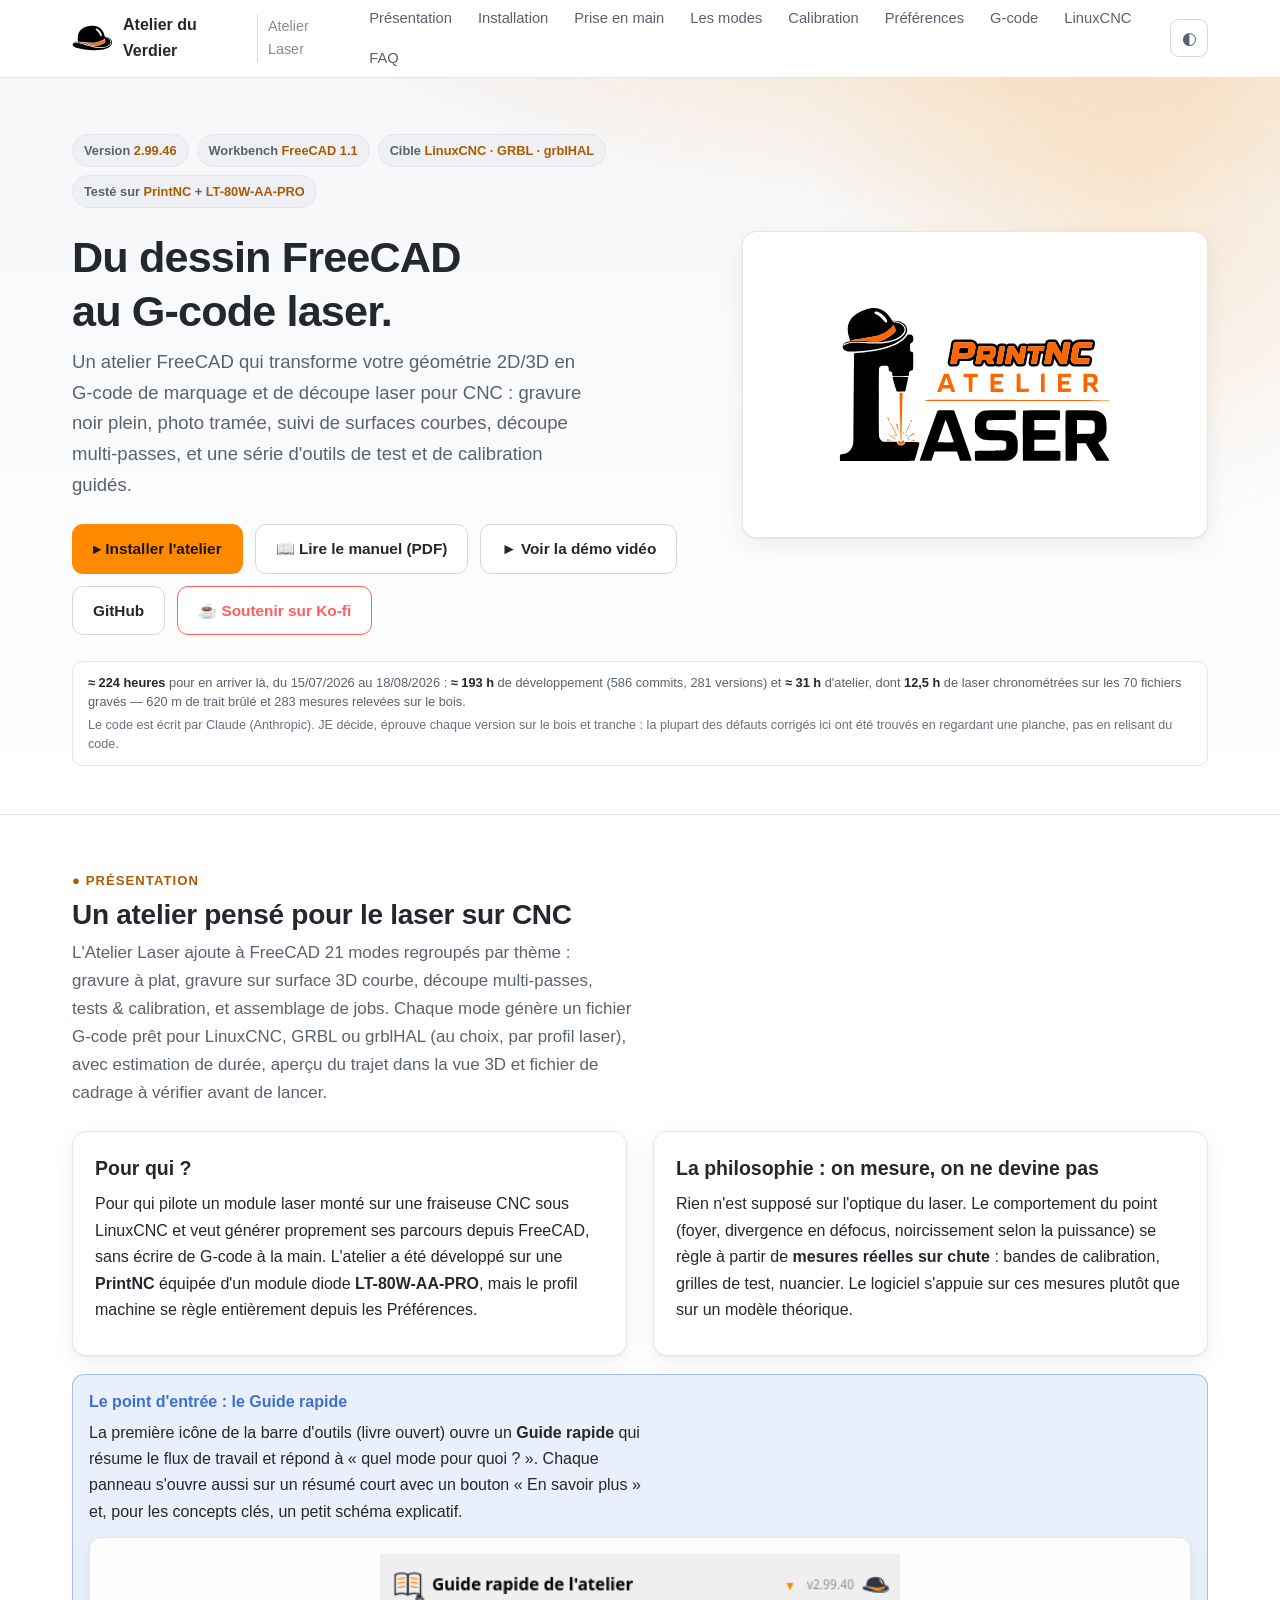
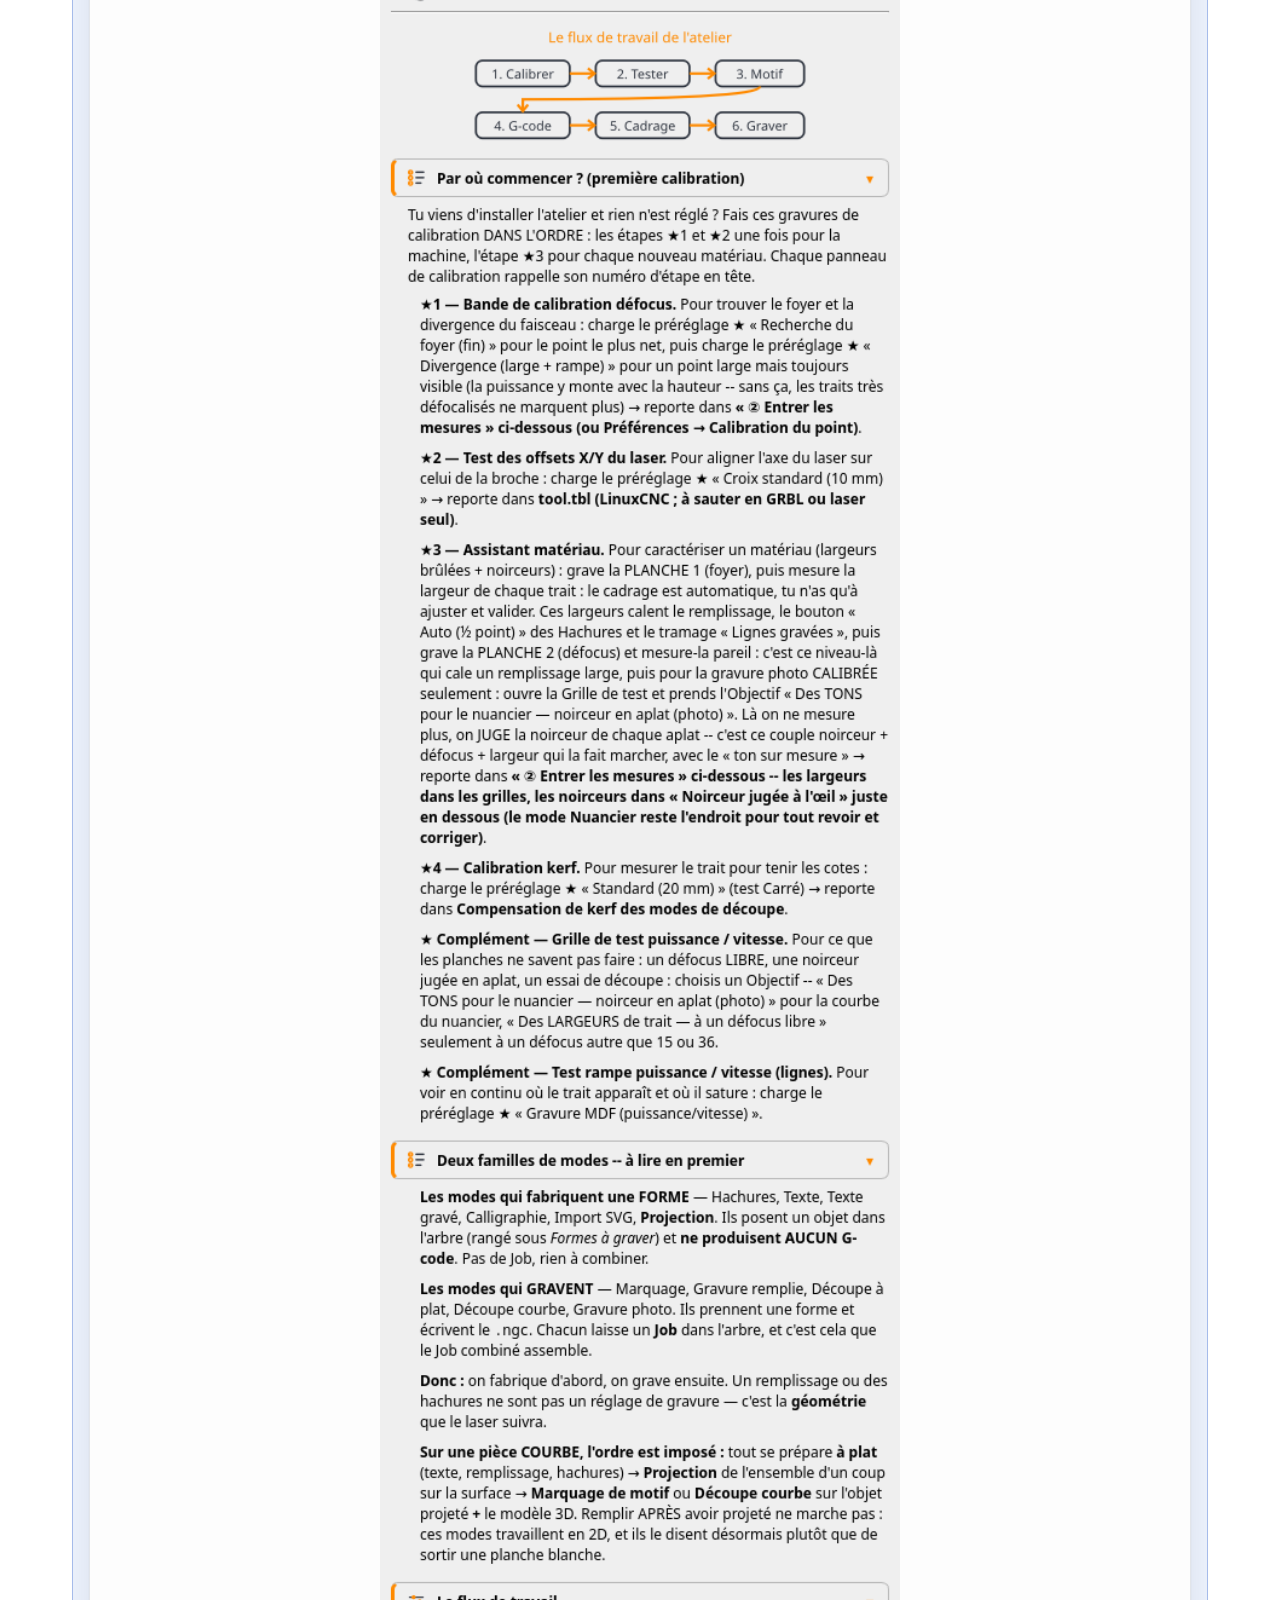
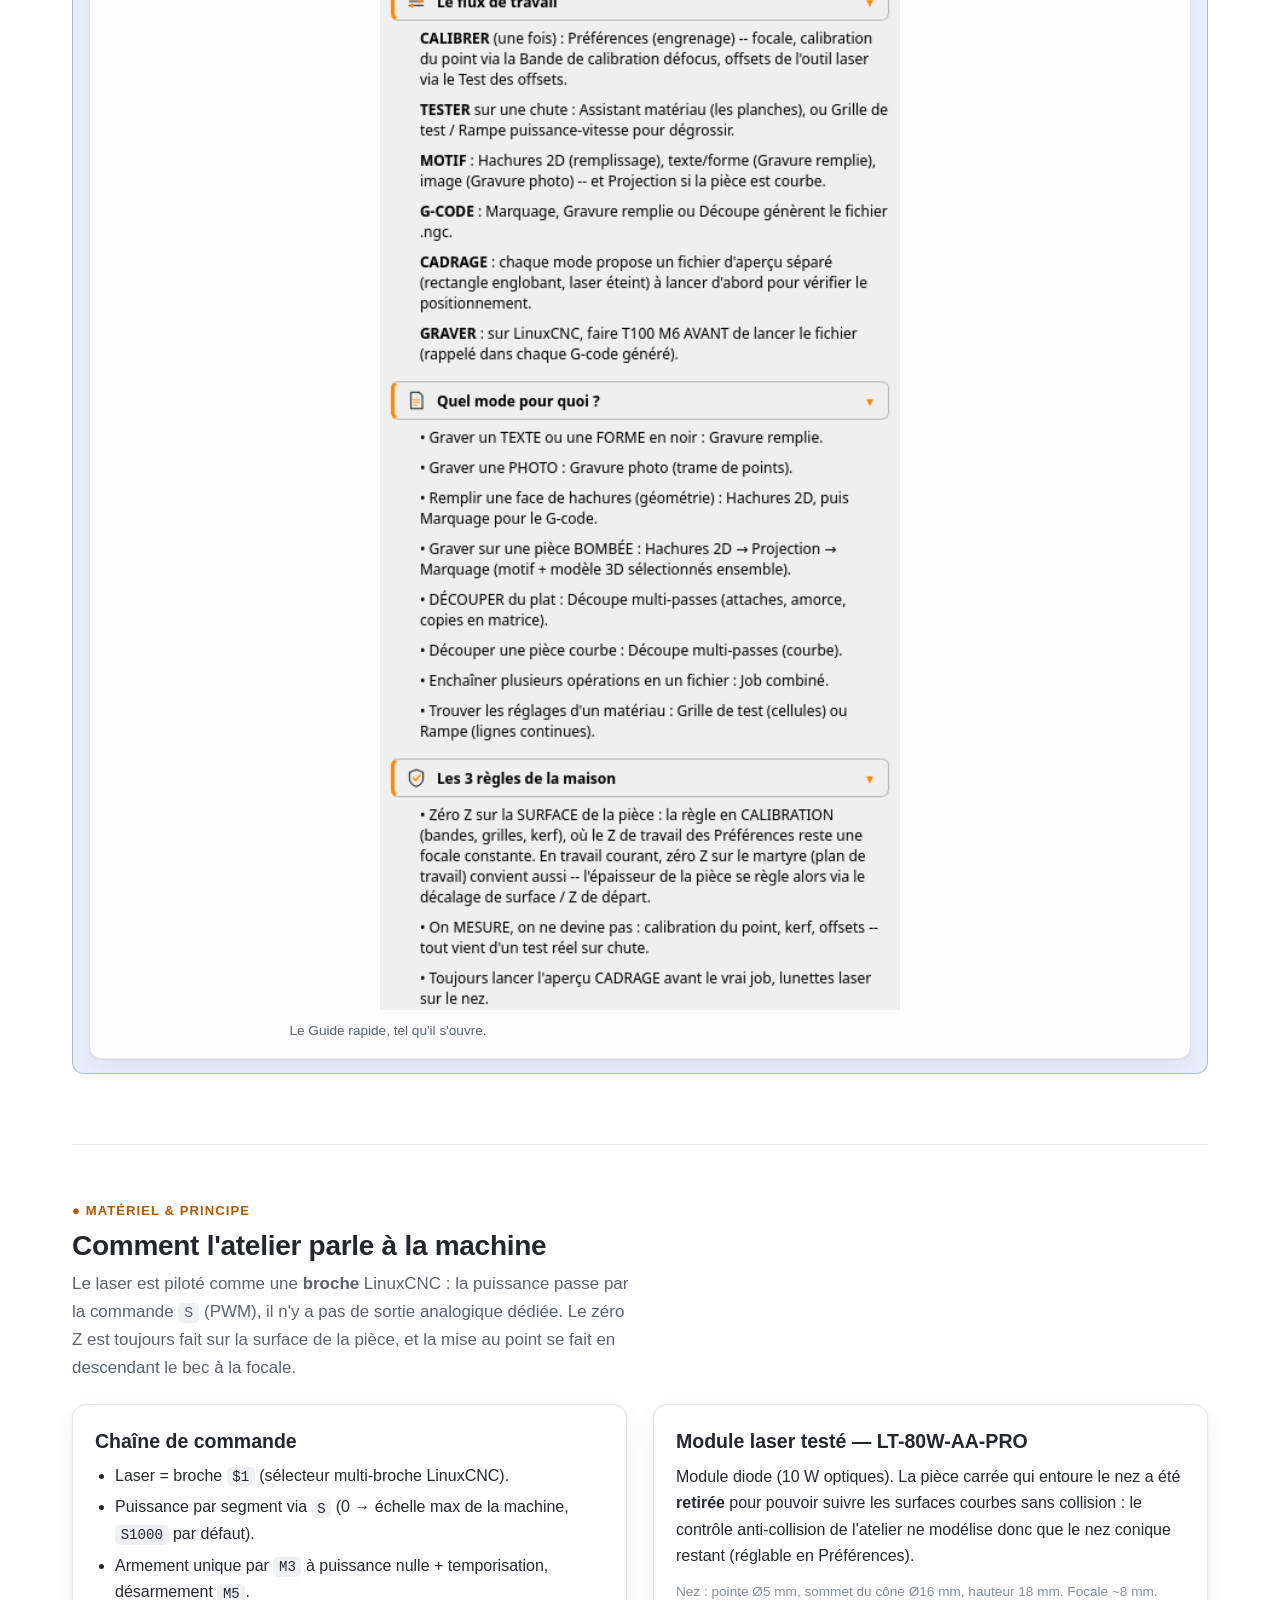
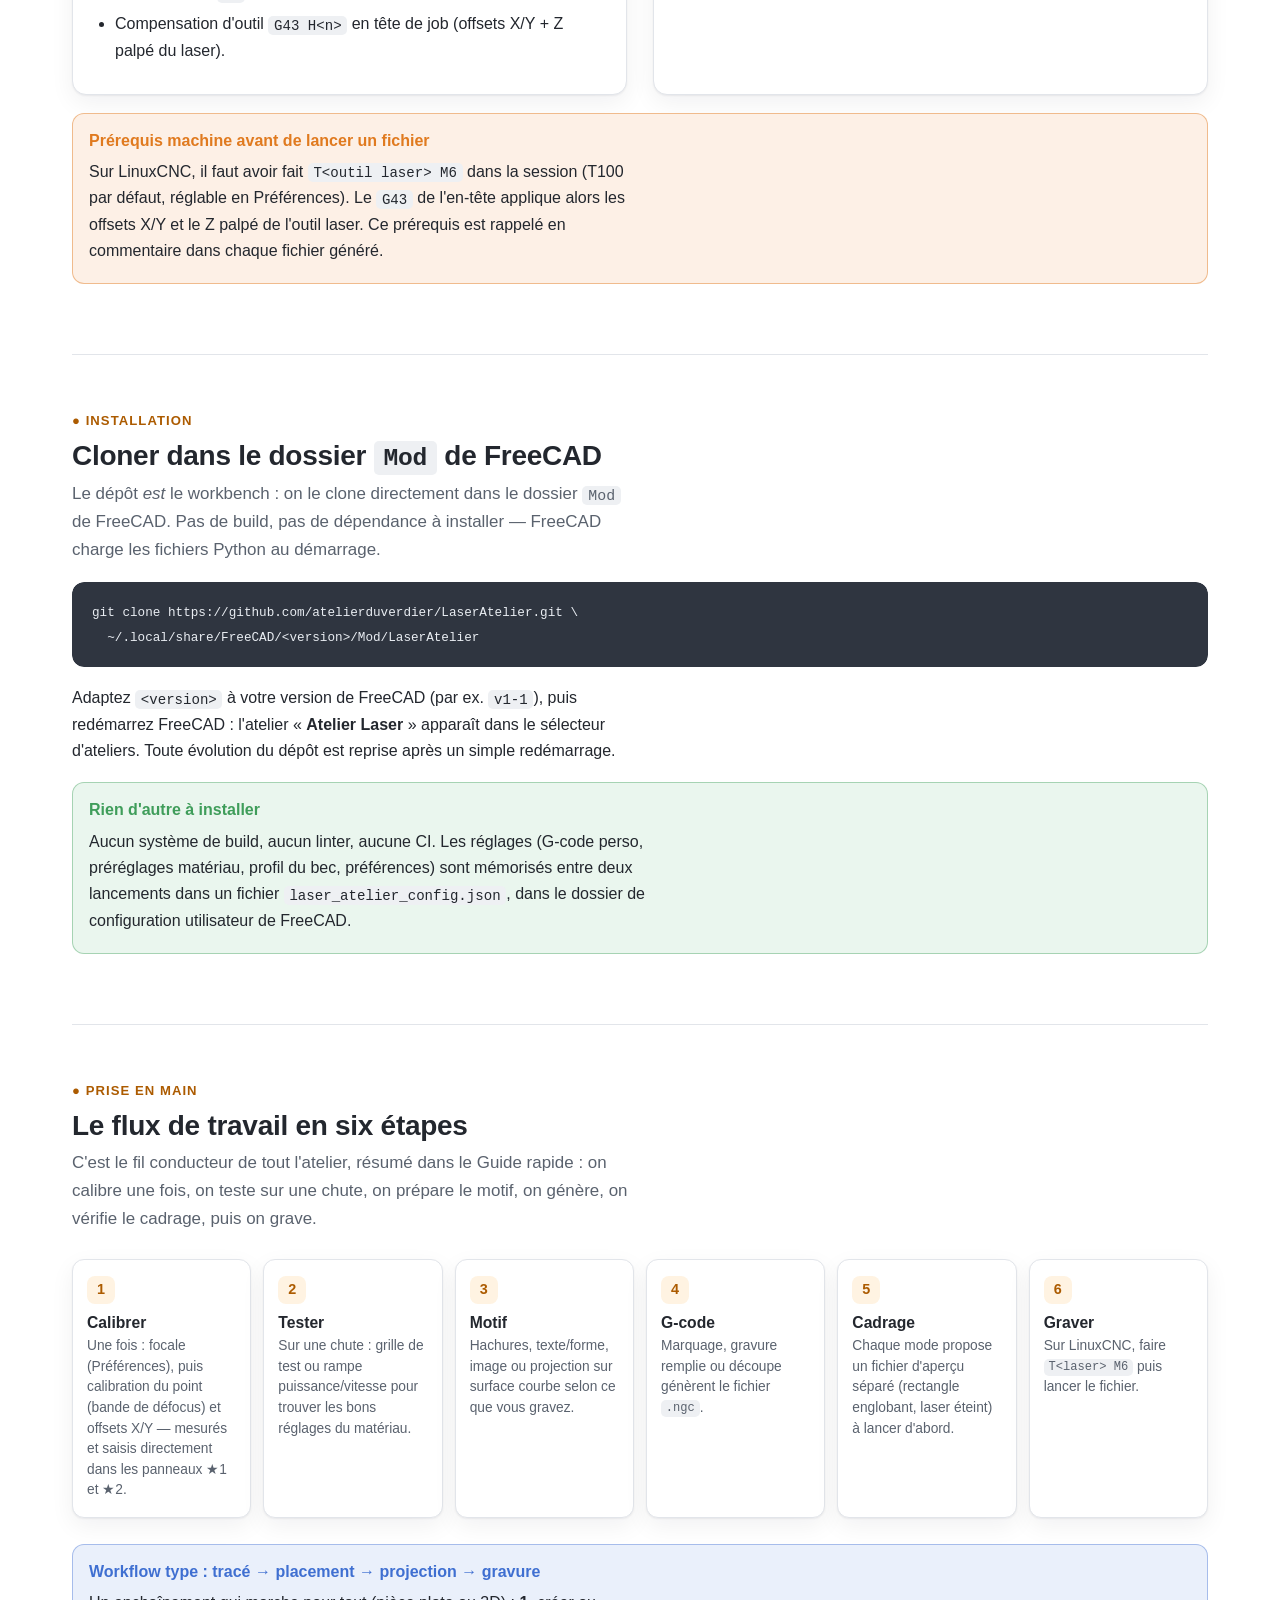
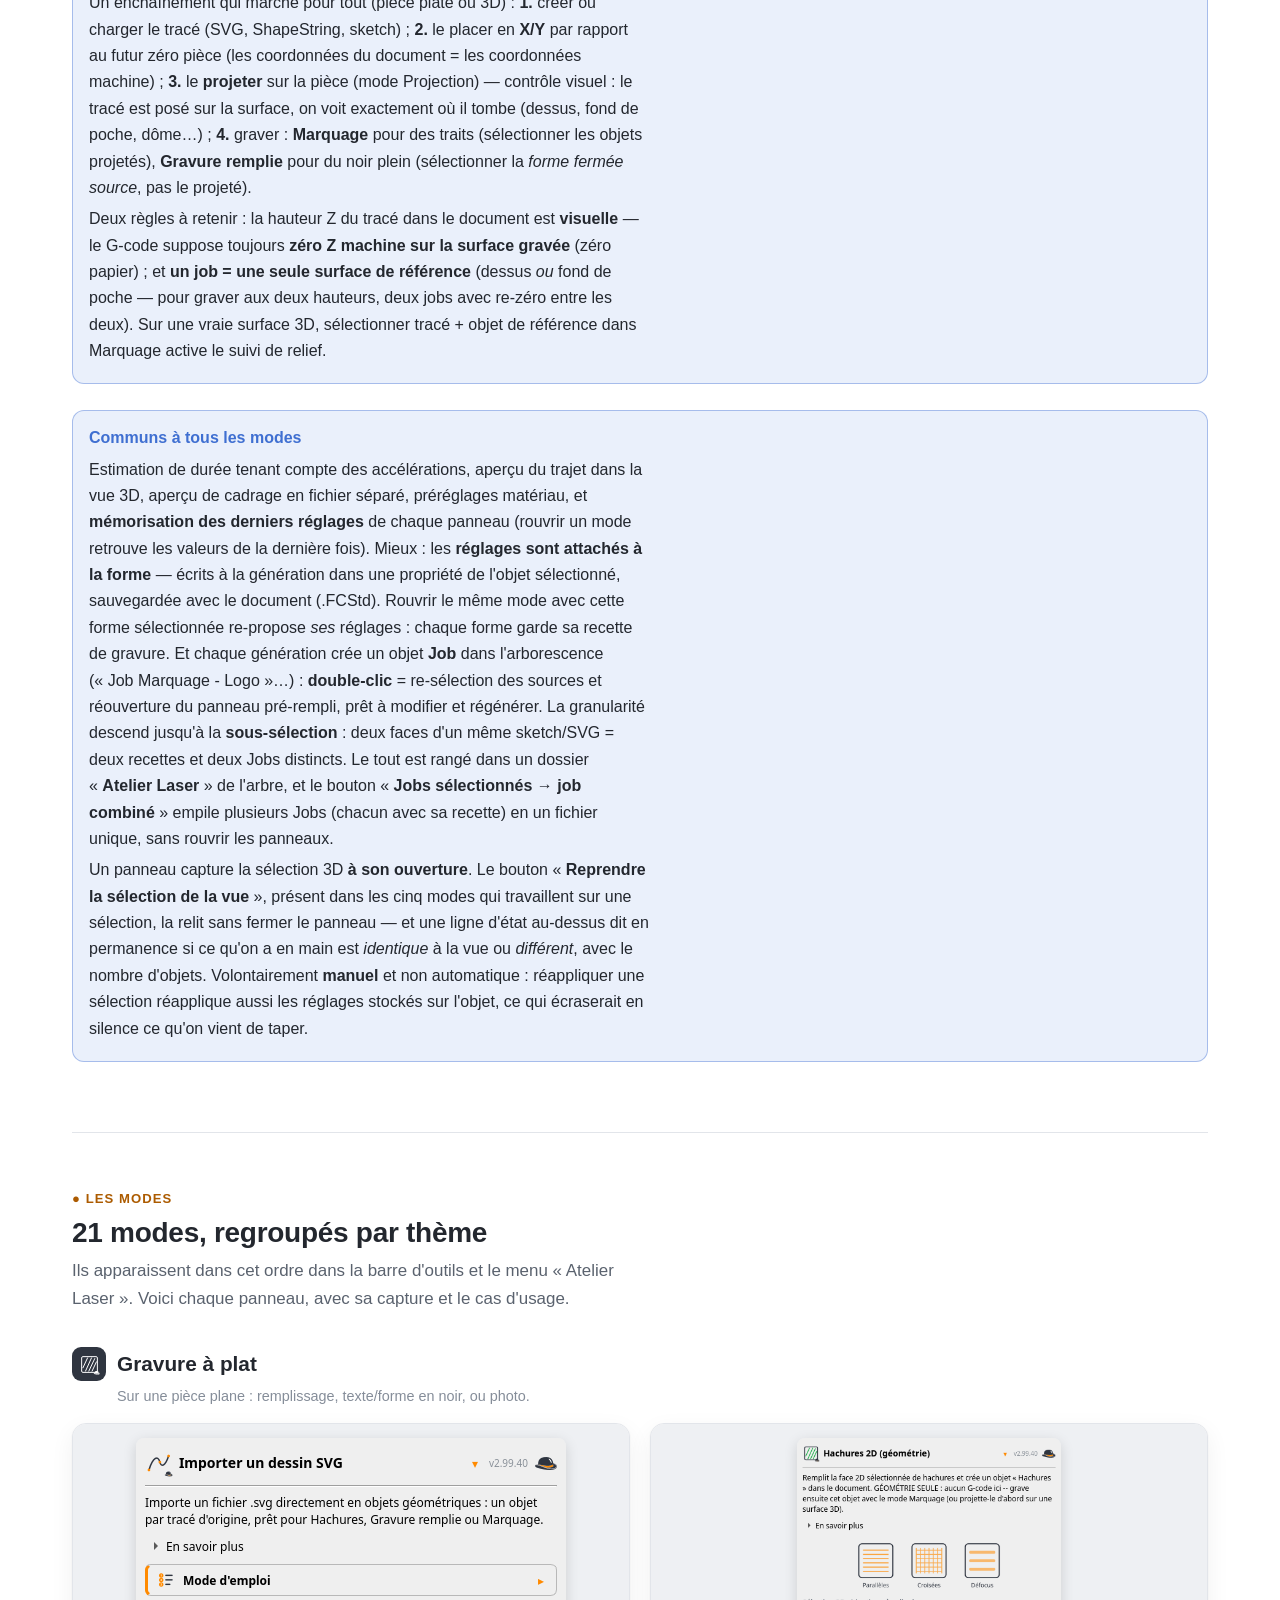
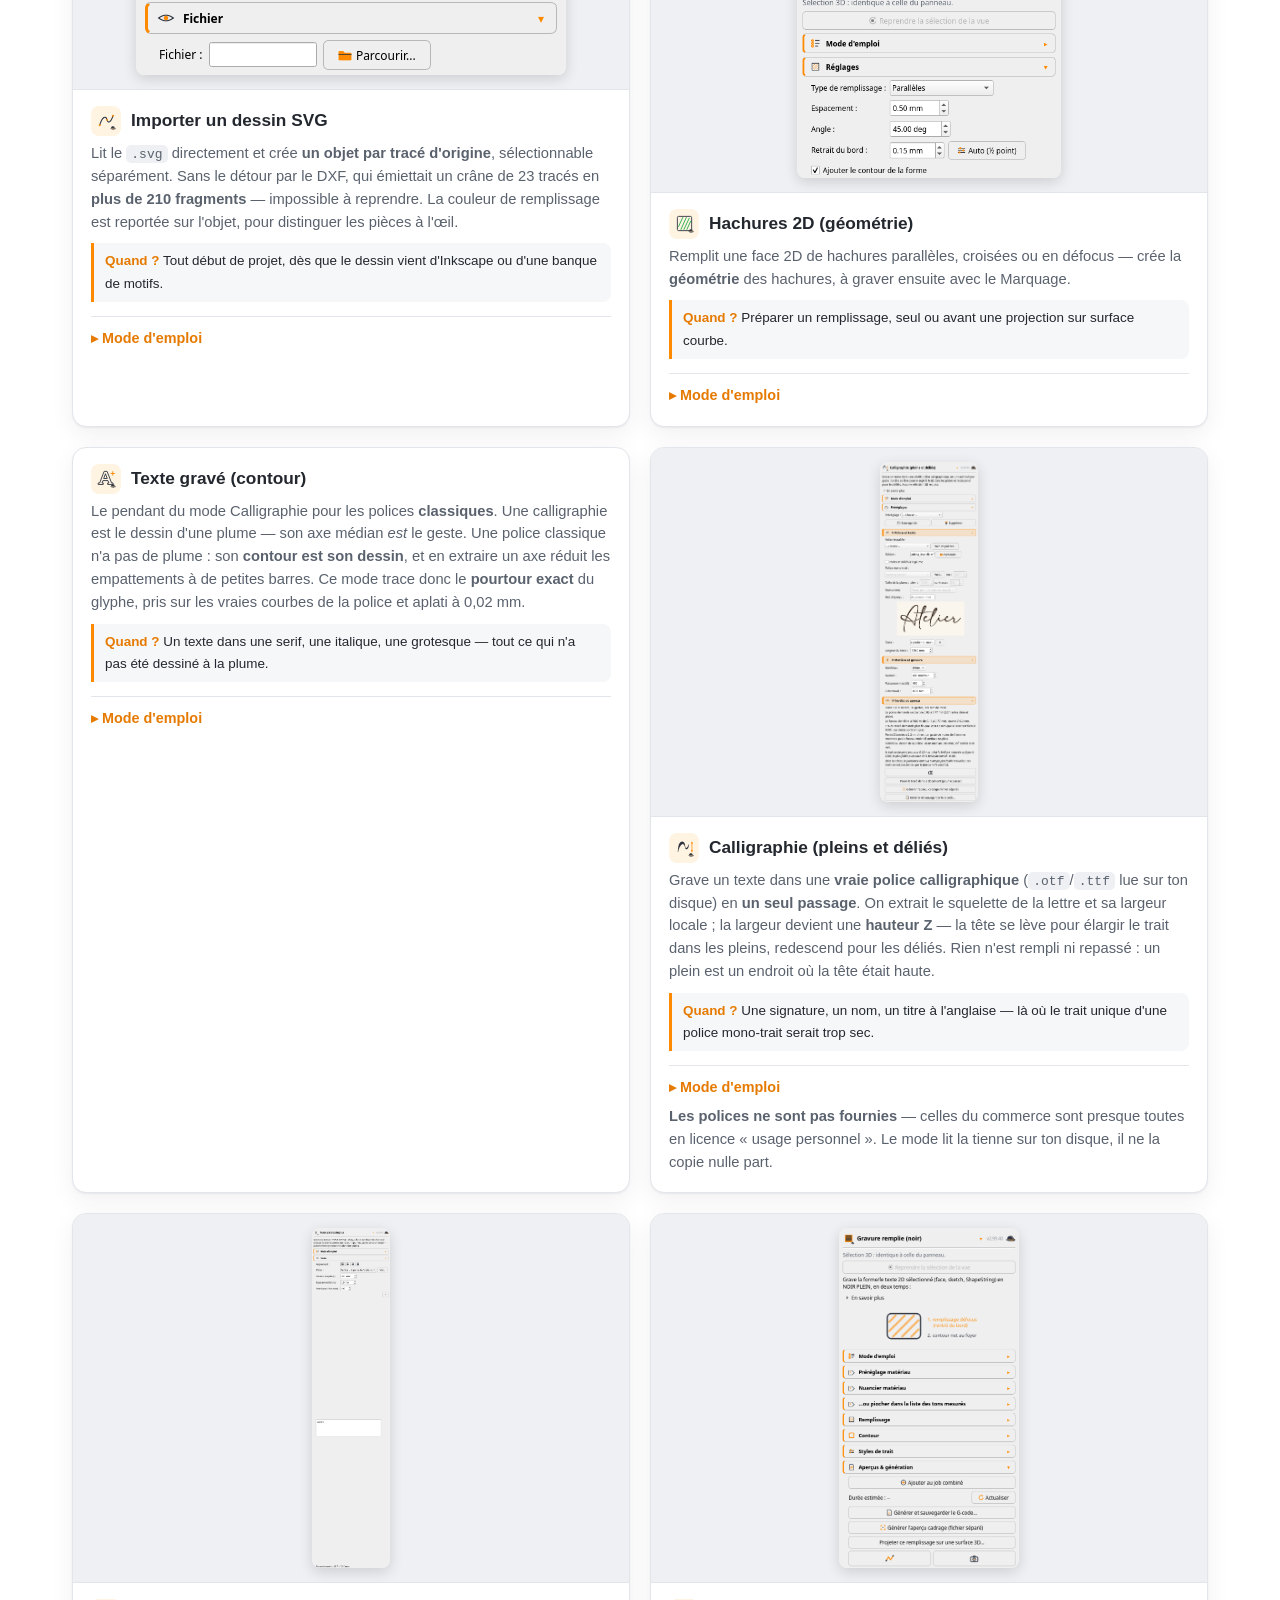
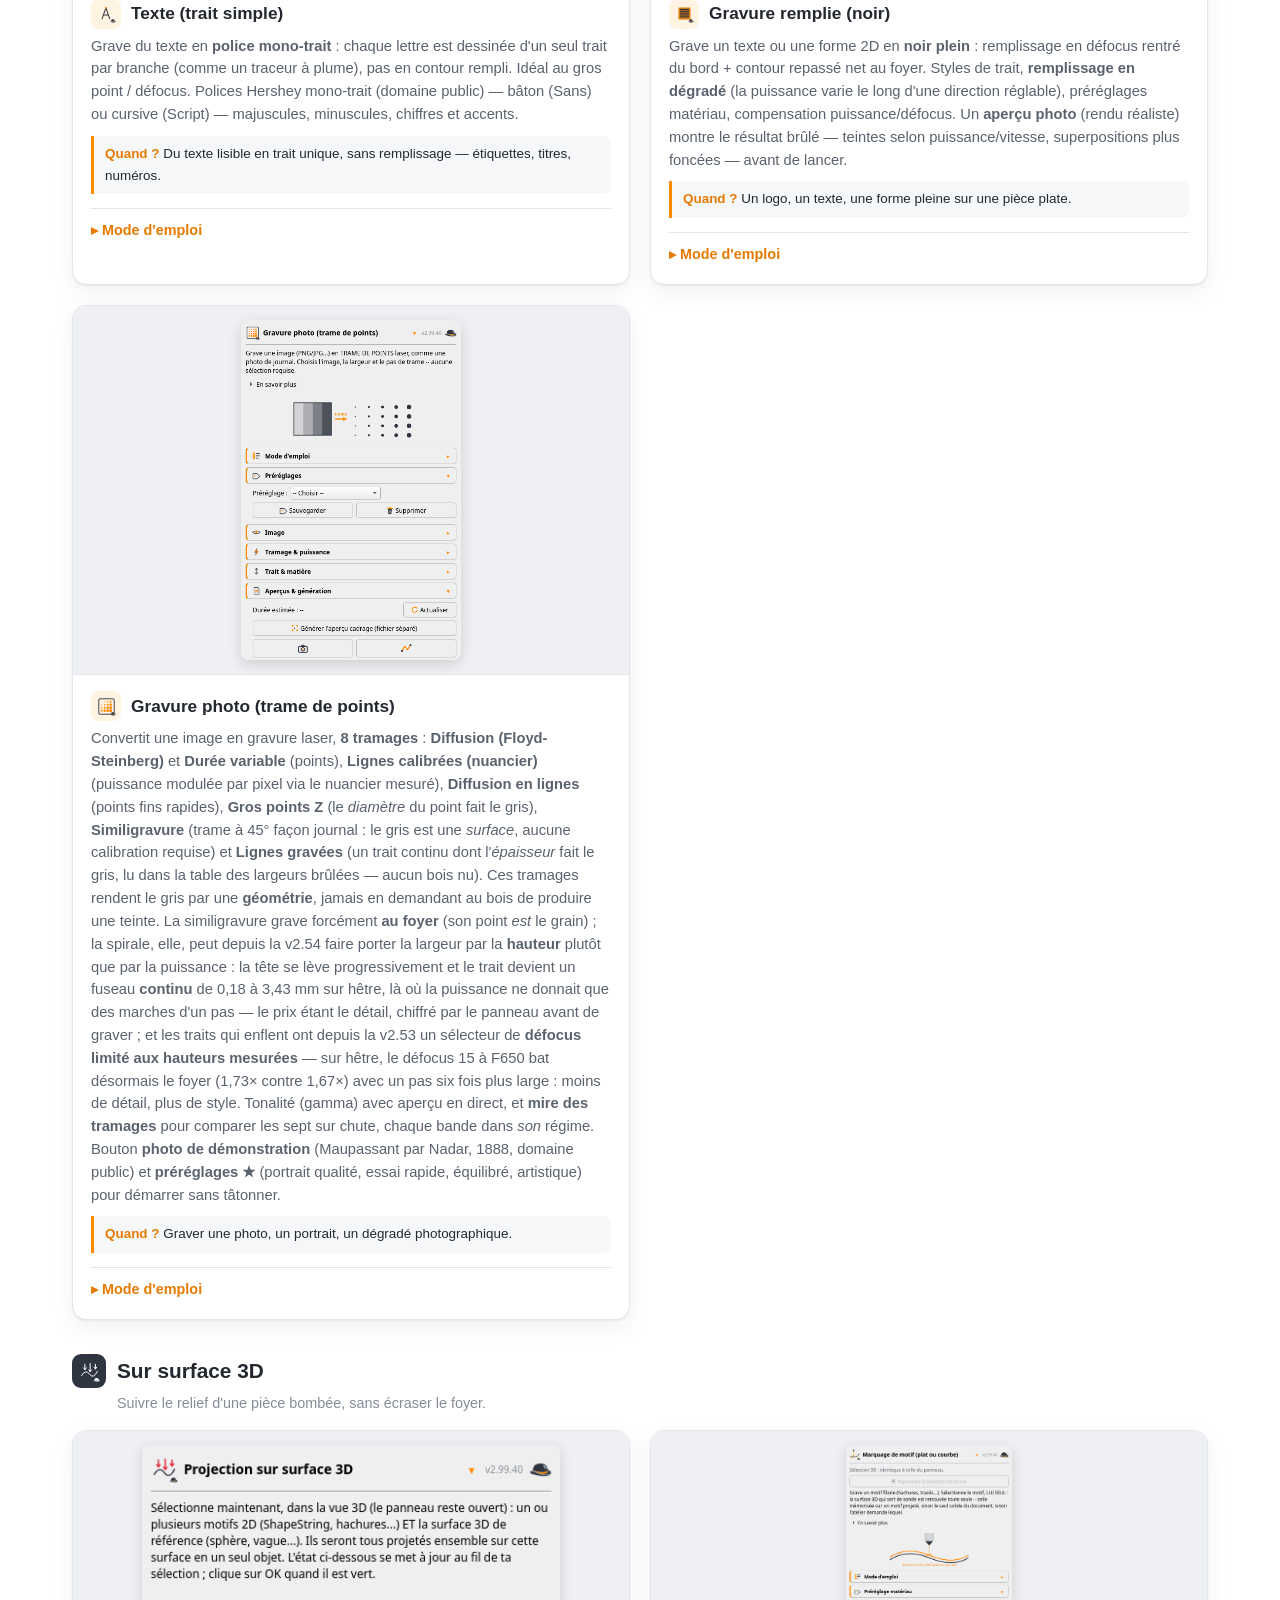
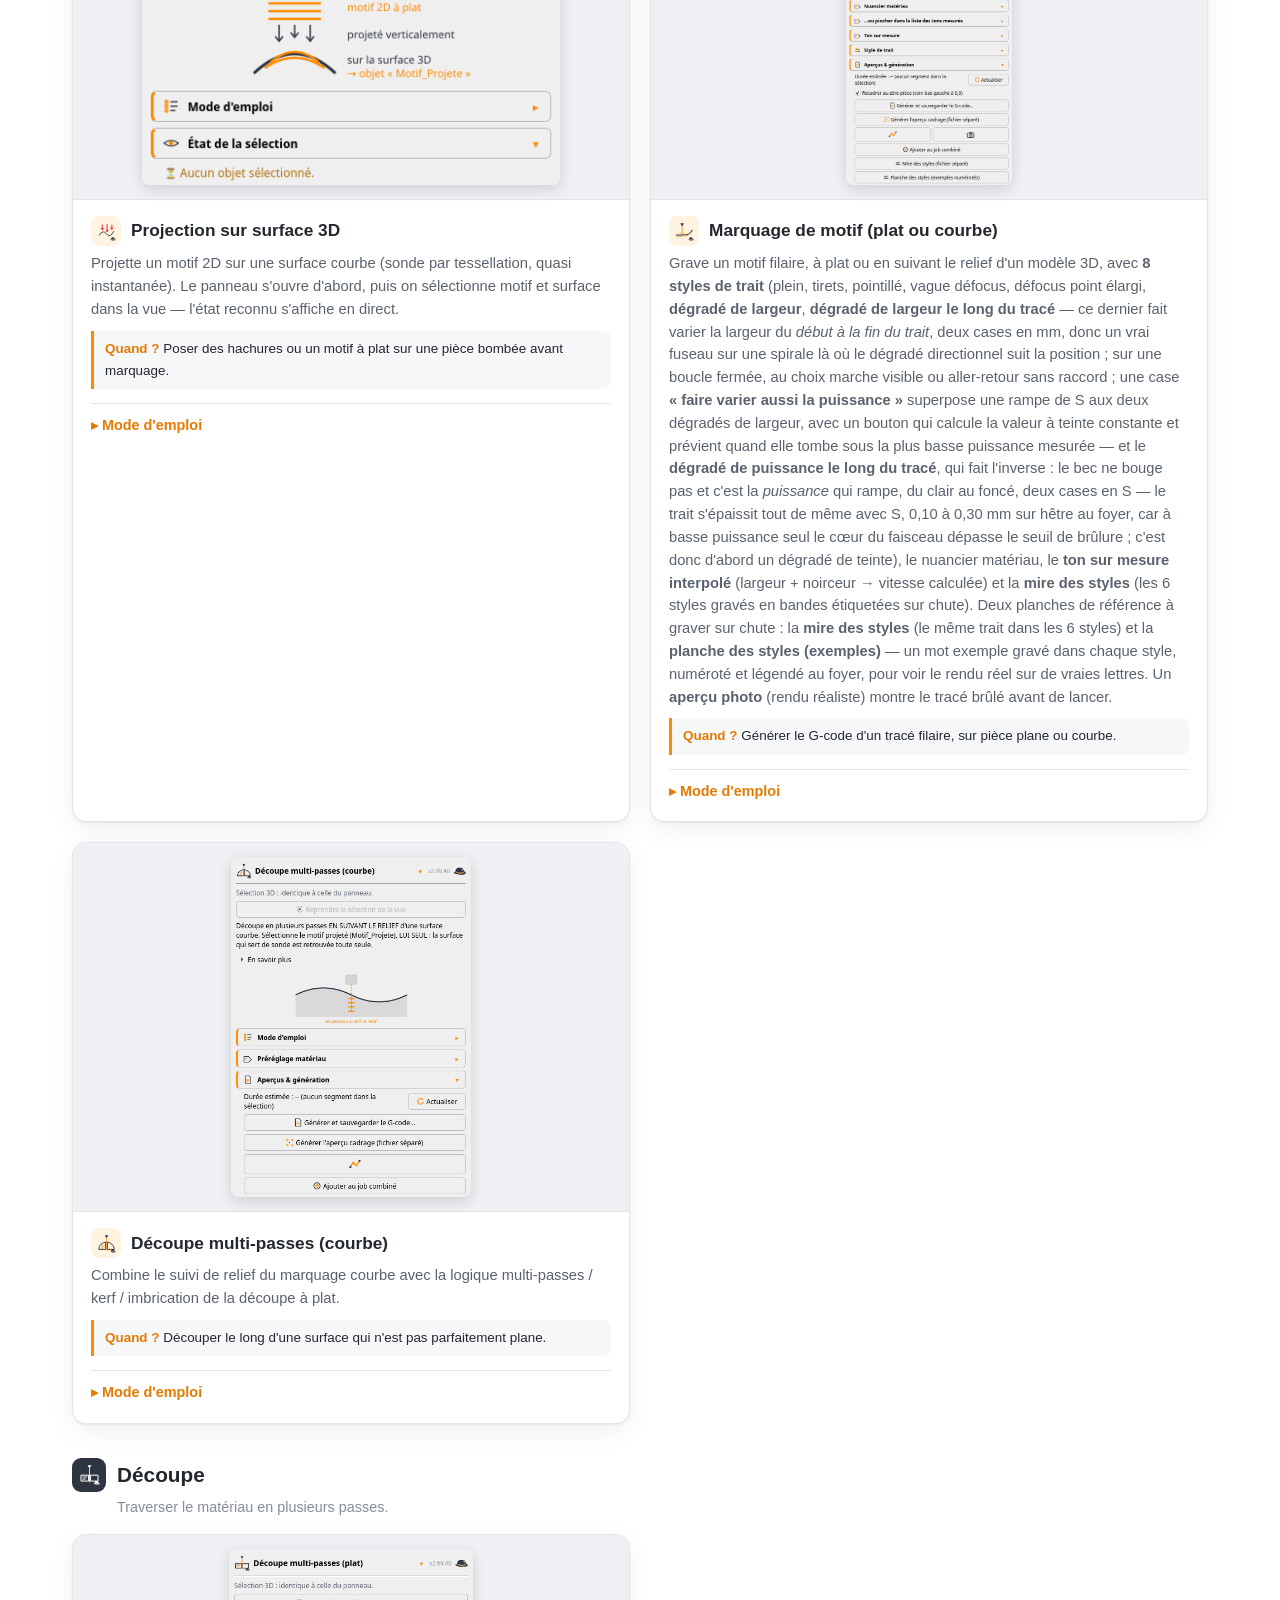
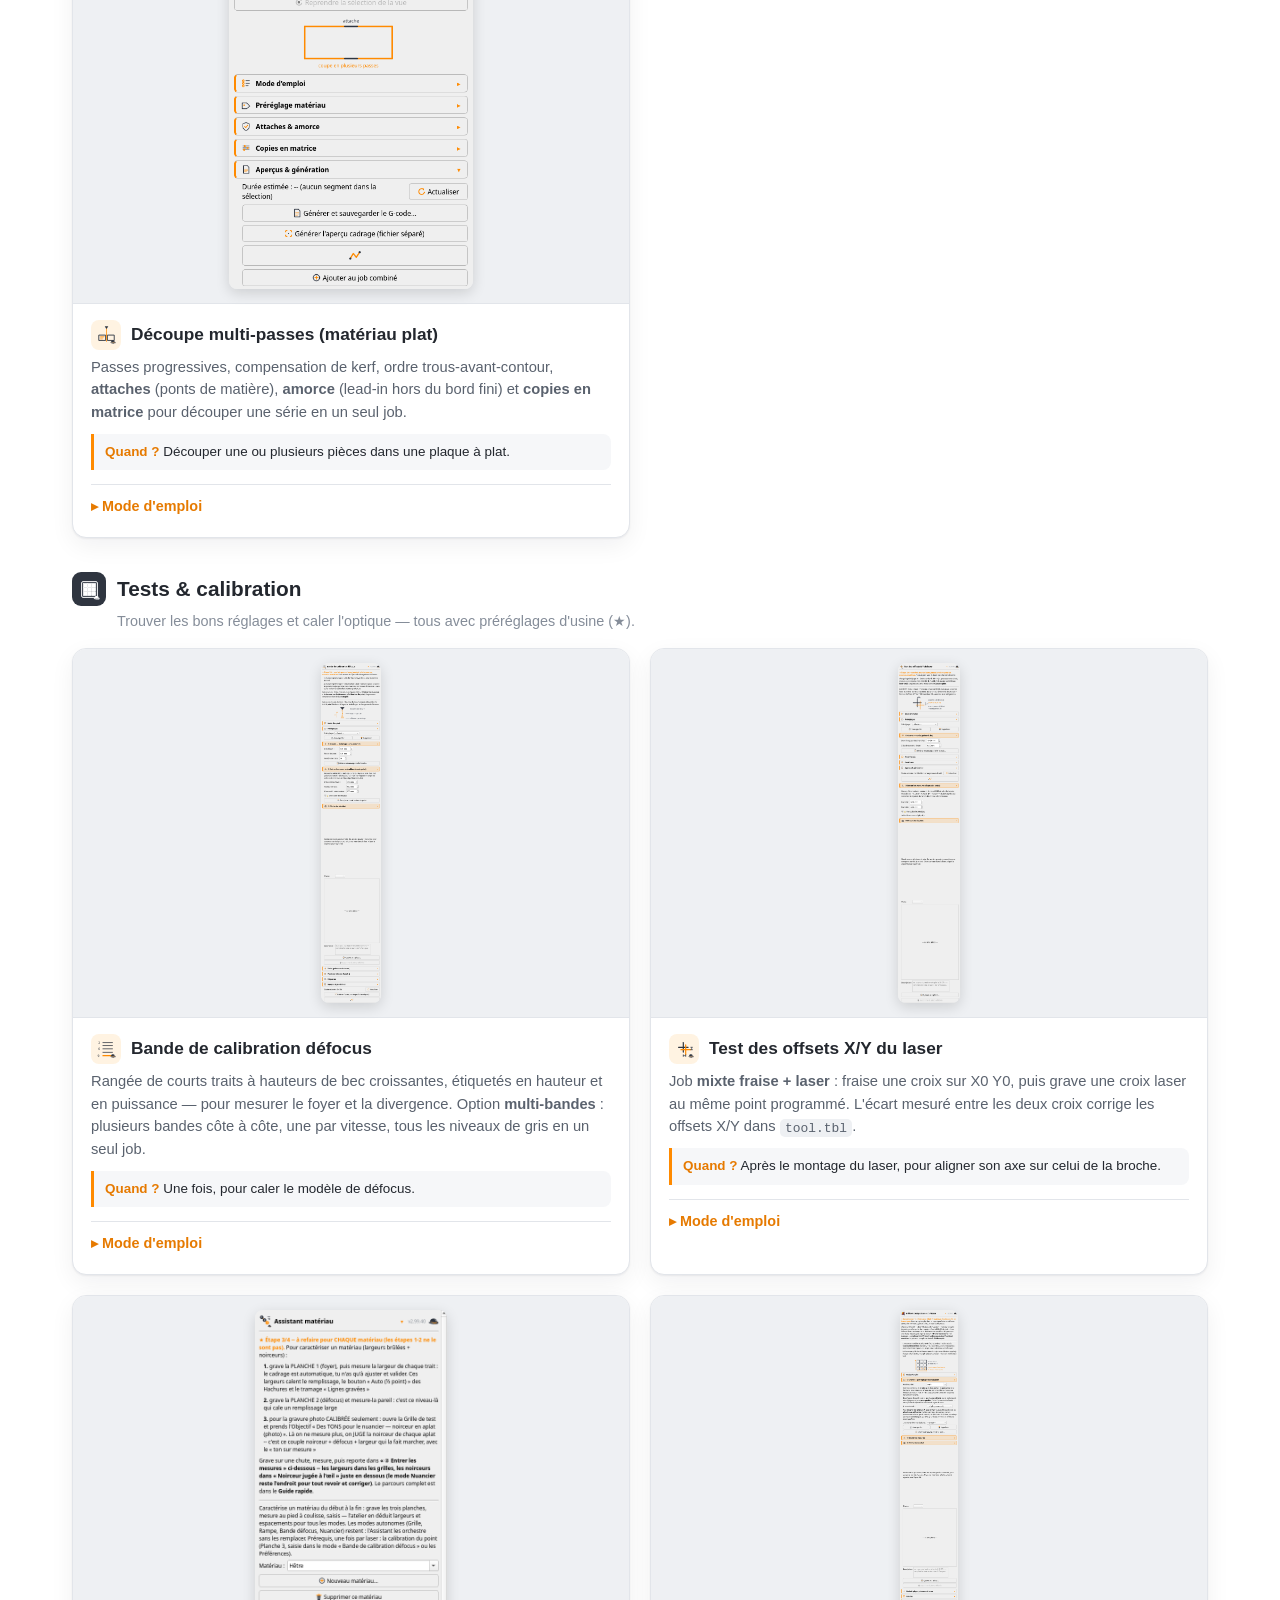
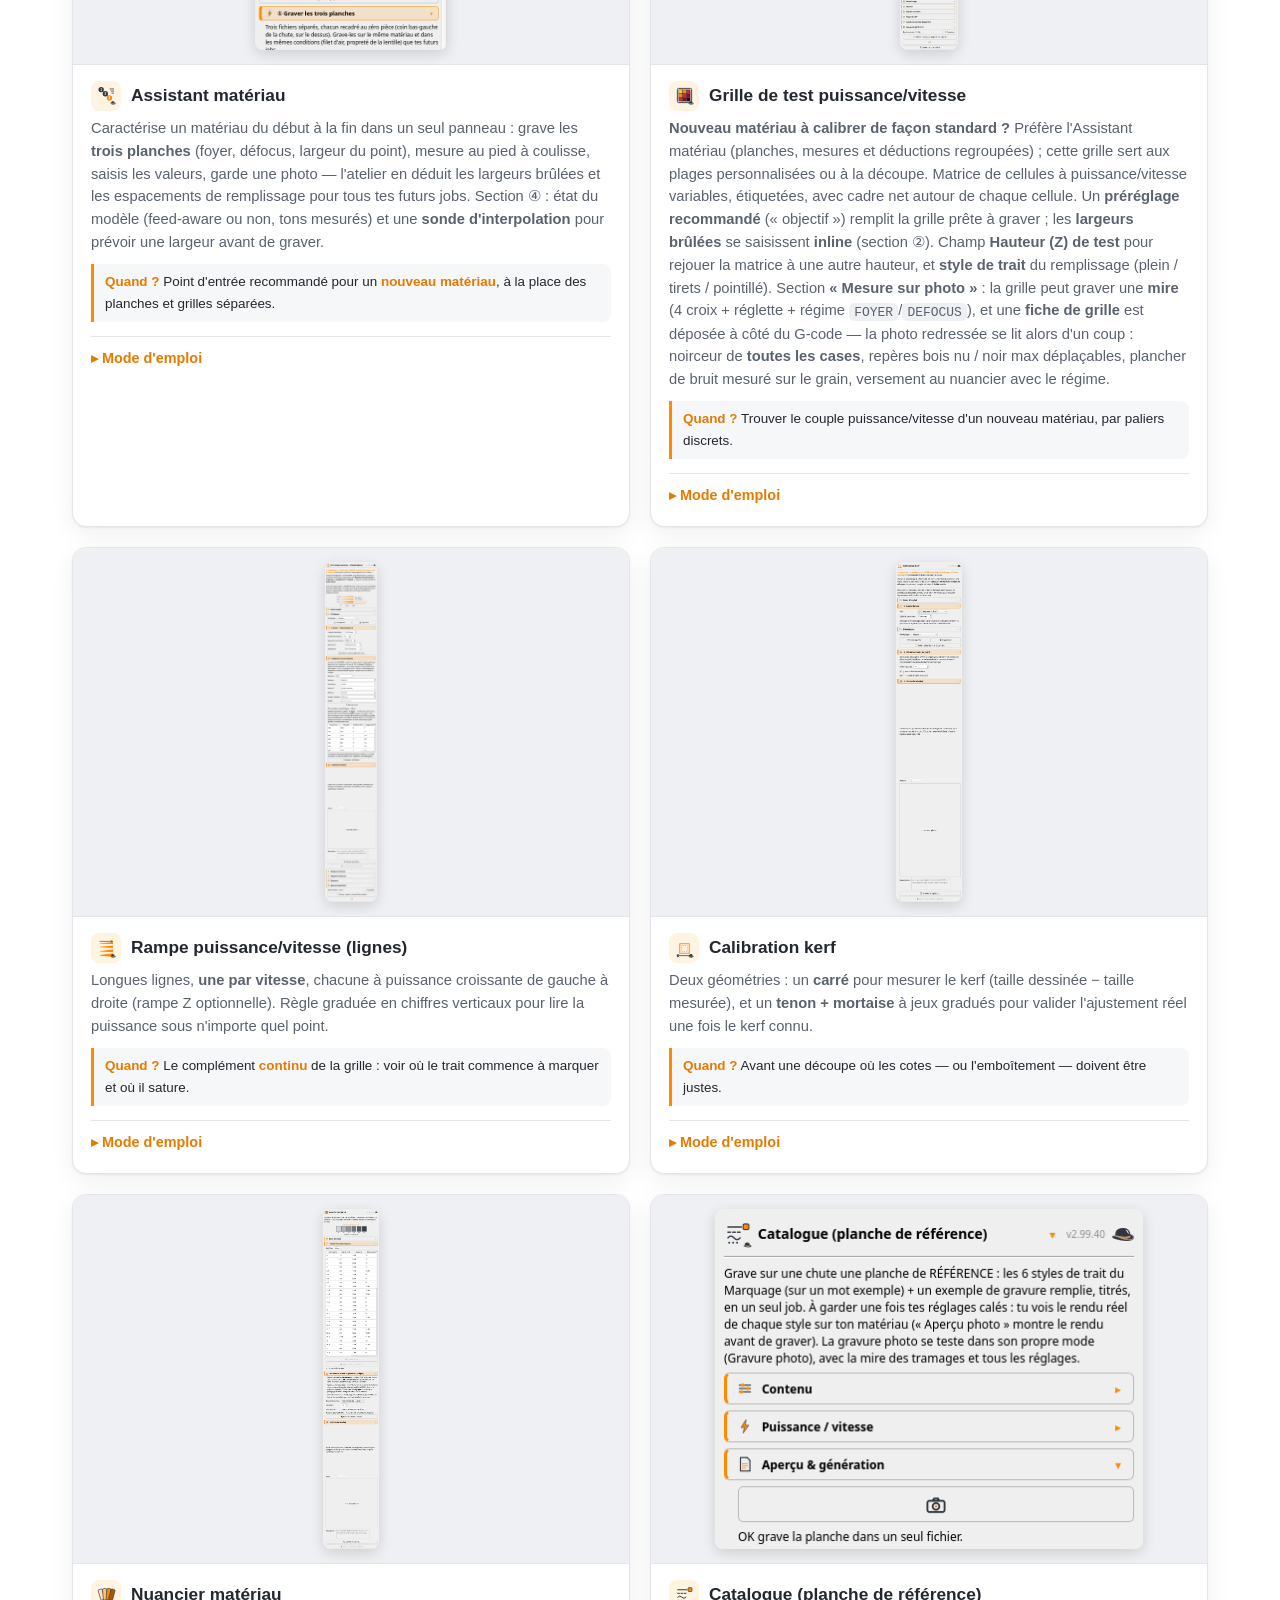
==== docs/index.html @ 434e0e5d "Le jeu d'icônes sombre ne se refaisait jamais (2.99.46) Fin de l'audit module par module : icones.py" ====
<!DOCTYPE html>
<html lang="fr">
<head>
<meta charset="utf-8">
<meta name="viewport" content="width=device-width, initial-scale=1">
<title>Atelier Laser — Documentation</title>
<link rel="icon" type="image/svg+xml" href="assets/favicon.svg">
<meta name="description" content="Workbench FreeCAD pour générer du G-code de marquage et de découpe laser sur CNC (LinuxCNC, GRBL, grblHAL) : gravure noir plein, photo tramée, suivi de surfaces 3D, découpe multi-passes, grilles de test et calibration.">
<!-- Anti-clignotement : pose le thème choisi AVANT que la feuille ne
     peigne. assets/verdier.js est chargé plus bas ; sans ces lignes, un
     visiteur ayant choisi le sombre verrait la page claire un instant à
     chaque chargement. Repris tel quel du gabarit kit/entete.html. -->
<script>
(function(){try{
  var m=document.cookie.match(/(?:^|;\s*)verdier-theme=(light|dark)/);
  var v=m?m[1]:localStorage.getItem('verdier-theme');
  if(v)document.documentElement.setAttribute('data-theme',v);
}catch(e){}})();
</script>

<link rel="stylesheet" href="assets/verdier.css">
<link rel="stylesheet" href="assets/laser-local.css">
</head>
<body>

<header class="topbar">
  <div class="wrap">
    <!-- La marque ramène à l'ATELIER, pas en haut de cette page. Elle
         pointait sur `#top`, qui ne quittait jamais le site laser : relevé
         le 18/08/2026, cette page ne citait `atelierduverdier.fr` nulle
         part, alors que la racine sert le portail depuis la bascule du
         12/08. Le pied de page garde son « Haut de page ↑ ». -->
    <a class="brand" href="https://atelierduverdier.fr/" aria-label="Atelier du Verdier">
      <img class="chapeau" src="assets/verdier-chapeau.svg" alt="">
      Atelier du Verdier
      <span class="brand-sub">Atelier Laser</span>
    </a>
    <button class="nav-btn" type="button" aria-label="Ouvrir le menu"
            aria-controls="menu-principal">☰</button>
    <nav class="navlinks" id="menu-principal">
      <a href="#presentation">Présentation</a>
      <a href="#installation">Installation</a>
      <a href="#flux">Prise en main</a>
      <a href="#modes">Les modes</a>
      <a href="#calibration">Calibration</a>
      <a href="#preferences">Préférences</a>
      <a href="#gcode">G-code</a>
      <a href="#linuxcnc">LinuxCNC</a>
      <a href="#faq">FAQ</a>
    </nav>
    <button class="theme-btn" id="themeBtn" title="Thème clair / sombre" aria-label="Basculer le thème">◐</button>
  </div>
</header>

<a id="top"></a>
<div class="hero">
  <div class="wrap hero-grid">
    <div>
      <div class="badges">
        <span class="badge">Version <b>2.99.46</b></span>
        <span class="badge">Workbench <b>FreeCAD 1.1</b></span>
        <span class="badge">Cible <b>LinuxCNC · GRBL · grblHAL</b></span>
        <span class="badge">Testé sur <b>PrintNC</b> + <b>LT-80W-AA-PRO</b></span>
      </div>
      <h1>Du dessin FreeCAD<br>au G-code laser.</h1>
      <p class="lede">Un atelier FreeCAD qui transforme votre géométrie 2D/3D en G-code de marquage et de découpe laser pour CNC : gravure noir plein, photo tramée, suivi de surfaces courbes, découpe multi-passes, et une série d'outils de test et de calibration guidés.</p>
      <div class="cta">
        <a class="btn btn-primary" href="#installation">▸ Installer l'atelier</a>
        <a class="btn btn-ghost" href="Manuel-LaserAtelier.pdf" target="_blank" rel="noopener">📖 Lire le manuel (PDF)</a>
        <a class="btn btn-ghost" href="https://youtu.be/KP4F4Cd287A" target="_blank" rel="noopener">► Voir la démo vidéo</a>
        <a class="btn btn-ghost" href="https://github.com/atelierduverdier/LaserAtelier" target="_blank" rel="noopener">GitHub</a>
        <a class="btn btn-kofi" href="https://ko-fi.com/atelierduverdier" target="_blank" rel="noopener">☕ Soutenir sur Ko-fi</a>
      </div>
    </div>
    <div class="hero-art">
      <img src="assets/logo.svg" alt="Atelier Laser — PrintNC">
    </div>
  </div>
  <div class="wrap">
  <div class="effort">
    <b>≈ 224 heures</b> pour en arriver là, du 15/07/2026 au 18/08/2026 :
    <b>≈ 193 h</b> de développement (586 commits, 281 versions) et
    <b>≈ 31 h</b> d'atelier, dont <b>12,5 h</b> de laser chronométrées sur
    les 70 fichiers gravés — 620 m de trait brûlé et 283 mesures relevées
    sur le bois.
    <span class="qui">Le code est écrit par Claude (Anthropic). JE décide,
    éprouve chaque version sur le bois et tranche : la plupart des défauts
    corrigés ici ont été trouvés en regardant une planche, pas en relisant
    du code.</span>
  </div>
  </div>
</div>

<main class="wrap">

<!-- ============ PRESENTATION ============ -->
<section id="presentation">
  <div class="sec-tag">● Présentation</div>
  <h2>Un atelier pensé pour le laser sur CNC</h2>
  <p class="sec-lede">L'Atelier Laser ajoute à FreeCAD 21 modes regroupés par thème : gravure à plat, gravure sur surface 3D courbe, découpe multi-passes, tests &amp; calibration, et assemblage de jobs. Chaque mode génère un fichier G-code prêt pour LinuxCNC, GRBL ou grblHAL (au choix, par profil laser), avec estimation de durée, aperçu du trajet dans la vue 3D et fichier de cadrage à vérifier avant de lancer.</p>

  <div class="cols" style="margin-top:24px">
    <div class="panel">
      <h3>Pour qui&nbsp;?</h3>
      <p>Pour qui pilote un module laser monté sur une fraiseuse CNC sous LinuxCNC et veut générer proprement ses parcours depuis FreeCAD, sans écrire de G-code à la main. L'atelier a été développé sur une <b>PrintNC</b> équipée d'un module diode <b>LT-80W-AA-PRO</b>, mais le profil machine se règle entièrement depuis les Préférences.</p>
    </div>
    <div class="panel">
      <h3>La philosophie&nbsp;: on mesure, on ne devine pas</h3>
      <p>Rien n'est supposé sur l'optique du laser. Le comportement du point (foyer, divergence en défocus, noircissement selon la puissance) se règle à partir de <b>mesures réelles sur chute</b> : bandes de calibration, grilles de test, nuancier. Le logiciel s'appuie sur ces mesures plutôt que sur un modèle théorique.</p>
    </div>
  </div>

  <div class="callout note">
    <span class="ci">Le point d'entrée&nbsp;: le Guide rapide</span>
    <p>La première icône de la barre d'outils (livre ouvert) ouvre un <b>Guide rapide</b> qui résume le flux de travail et répond à «&nbsp;quel mode pour quoi&nbsp;?&nbsp;». Chaque panneau s'ouvre aussi sur un résumé court avec un bouton «&nbsp;En savoir plus&nbsp;» et, pour les concepts clés, un petit schéma explicatif.</p>
    <figure class="diagram" style="margin:12px 0 0">
      <img src="screenshots/panneaux/01_guide.png" alt="Panneau Guide rapide : le flux de travail et « quel mode pour quoi ? »">
      <figcaption>Le Guide rapide, tel qu'il s'ouvre.</figcaption>
    </figure>
  </div>
</section>

<!-- ============ MATERIEL ============ -->
<section id="materiel">
  <div class="sec-tag">● Matériel &amp; principe</div>
  <h2>Comment l'atelier parle à la machine</h2>
  <p class="sec-lede">Le laser est piloté comme une <b>broche</b> LinuxCNC : la puissance passe par la commande <code>S</code> (PWM), il n'y a pas de sortie analogique dédiée. Le zéro Z est toujours fait sur la surface de la pièce, et la mise au point se fait en descendant le bec à la focale.</p>

  <div class="cols" style="margin-top:22px">
    <div class="panel">
      <h3>Chaîne de commande</h3>
      <ul class="clean">
        <li>Laser = broche <code>$1</code> (sélecteur multi-broche LinuxCNC).</li>
        <li>Puissance par segment via <code>S</code> (0 → échelle max de la machine, <code>S1000</code> par défaut).</li>
        <li>Armement unique par <code>M3</code> à puissance nulle + temporisation, désarmement <code>M5</code>.</li>
        <li>Compensation d'outil <code>G43 H&lt;n&gt;</code> en tête de job (offsets X/Y + Z palpé du laser).</li>
      </ul>
    </div>
    <div class="panel">
      <h3>Module laser testé — LT-80W-AA-PRO</h3>
      <p>Module diode (10&nbsp;W optiques). La pièce carrée qui entoure le nez a été <b>retirée</b> pour pouvoir suivre les surfaces courbes sans collision : le contrôle anti-collision de l'atelier ne modélise donc que le nez conique restant (réglable en Préférences).</p>
      <p class="muted">Nez : pointe Ø5&nbsp;mm, sommet du cône Ø16&nbsp;mm, hauteur 18&nbsp;mm. Focale ~8&nbsp;mm.</p>
    </div>
  </div>

  <div class="callout warn">
    <span class="ci">Prérequis machine avant de lancer un fichier</span>
    <p>Sur LinuxCNC, il faut avoir fait <code>T&lt;outil laser&gt; M6</code> dans la session (T100 par défaut, réglable en Préférences). Le <code>G43</code> de l'en-tête applique alors les offsets X/Y et le Z palpé de l'outil laser. Ce prérequis est rappelé en commentaire dans chaque fichier généré.</p>
  </div>
</section>

<!-- ============ INSTALLATION ============ -->
<section id="installation">
  <div class="sec-tag">● Installation</div>
  <h2>Cloner dans le dossier <code>Mod</code> de FreeCAD</h2>
  <p class="sec-lede">Le dépôt <em>est</em> le workbench : on le clone directement dans le dossier <code>Mod</code> de FreeCAD. Pas de build, pas de dépendance à installer — FreeCAD charge les fichiers Python au démarrage.</p>

  <div class="twrap" style="border:none">
<pre style="margin:0;background:var(--slate);color:#e9edf2;padding:18px 20px;border-radius:12px;overflow-x:auto;font-size:.9rem;line-height:1.7"><code style="background:none;color:inherit;padding:0">git clone https://github.com/atelierduverdier/LaserAtelier.git \
  ~/.local/share/FreeCAD/&lt;version&gt;/Mod/LaserAtelier</code></pre>
  </div>

  <p>Adaptez <code>&lt;version&gt;</code> à votre version de FreeCAD (par ex. <code>v1-1</code>), puis redémarrez FreeCAD : l'atelier «&nbsp;<b>Atelier Laser</b>&nbsp;» apparaît dans le sélecteur d'ateliers. Toute évolution du dépôt est reprise après un simple redémarrage.</p>

  <div class="callout tip">
    <span class="ci">Rien d'autre à installer</span>
    <p>Aucun système de build, aucun linter, aucune CI. Les réglages (G-code perso, préréglages matériau, profil du bec, préférences) sont mémorisés entre deux lancements dans un fichier <code>laser_atelier_config.json</code>, dans le dossier de configuration utilisateur de FreeCAD.</p>
  </div>
</section>

<!-- ============ FLUX DE TRAVAIL ============ -->
<section id="flux">
  <div class="sec-tag">● Prise en main</div>
  <h2>Le flux de travail en six étapes</h2>
  <p class="sec-lede">C'est le fil conducteur de tout l'atelier, résumé dans le Guide rapide : on calibre une fois, on teste sur une chute, on prépare le motif, on génère, on vérifie le cadrage, puis on grave.</p>

  <div class="pipe">
    <div class="step"><div class="n">1</div><h4>Calibrer</h4><p>Une fois : focale (Préférences), puis calibration du point (bande de défocus) et offsets X/Y — mesurés et saisis directement dans les panneaux ★1 et ★2.</p></div>
    <div class="step"><div class="n">2</div><h4>Tester</h4><p>Sur une chute : grille de test ou rampe puissance/vitesse pour trouver les bons réglages du matériau.</p></div>
    <div class="step"><div class="n">3</div><h4>Motif</h4><p>Hachures, texte/forme, image ou projection sur surface courbe selon ce que vous gravez.</p></div>
    <div class="step"><div class="n">4</div><h4>G-code</h4><p>Marquage, gravure remplie ou découpe génèrent le fichier <code>.ngc</code>.</p></div>
    <div class="step"><div class="n">5</div><h4>Cadrage</h4><p>Chaque mode propose un fichier d'aperçu séparé (rectangle englobant, laser éteint) à lancer d'abord.</p></div>
    <div class="step"><div class="n">6</div><h4>Graver</h4><p>Sur LinuxCNC, faire <code>T&lt;laser&gt; M6</code> puis lancer le fichier.</p></div>
  </div>

  <div class="callout note" style="margin-top:26px">
    <span class="ci">Workflow type&nbsp;: tracé → placement → projection → gravure</span>
    <p>Un enchaînement qui marche pour tout (pièce plate ou 3D)&nbsp;: <b>1.</b> créer ou charger le tracé (SVG, ShapeString, sketch)&nbsp;; <b>2.</b> le placer en <b>X/Y</b> par rapport au futur zéro pièce (les coordonnées du document = les coordonnées machine)&nbsp;; <b>3.</b> le <b>projeter</b> sur la pièce (mode Projection) — contrôle visuel&nbsp;: le tracé est posé sur la surface, on voit exactement où il tombe (dessus, fond de poche, dôme…)&nbsp;; <b>4.</b> graver&nbsp;: <b>Marquage</b> pour des traits (sélectionner les objets projetés), <b>Gravure remplie</b> pour du noir plein (sélectionner la <i>forme fermée source</i>, pas le projeté).</p>
    <p>Deux règles à retenir&nbsp;: la hauteur Z du tracé dans le document est <b>visuelle</b> — le G-code suppose toujours <b>zéro Z machine sur la surface gravée</b> (zéro papier)&nbsp;; et <b>un job = une seule surface de référence</b> (dessus <i>ou</i> fond de poche — pour graver aux deux hauteurs, deux jobs avec re-zéro entre les deux). Sur une vraie surface 3D, sélectionner tracé + objet de référence dans Marquage active le suivi de relief.</p>
  </div>

  <div class="callout note" style="margin-top:26px">
    <span class="ci">Communs à tous les modes</span>
    <p>Estimation de durée tenant compte des accélérations, aperçu du trajet dans la vue 3D, aperçu de cadrage en fichier séparé, préréglages matériau, et <b>mémorisation des derniers réglages</b> de chaque panneau (rouvrir un mode retrouve les valeurs de la dernière fois). Mieux&nbsp;: les <b>réglages sont attachés à la forme</b> — écrits à la génération dans une propriété de l'objet sélectionné, sauvegardée avec le document (.FCStd). Rouvrir le même mode avec cette forme sélectionnée re-propose <i>ses</i> réglages&nbsp;: chaque forme garde sa recette de gravure. Et chaque génération crée un objet <b>Job</b> dans l'arborescence («&nbsp;Job Marquage - Logo&nbsp;»…)&nbsp;: <b>double-clic</b> = re-sélection des sources et réouverture du panneau pré-rempli, prêt à modifier et régénérer. La granularité descend jusqu'à la <b>sous-sélection</b>&nbsp;: deux faces d'un même sketch/SVG = deux recettes et deux Jobs distincts. Le tout est rangé dans un dossier «&nbsp;<b>Atelier Laser</b>&nbsp;» de l'arbre, et le bouton «&nbsp;<b>Jobs sélectionnés → job combiné</b>&nbsp;» empile plusieurs Jobs (chacun avec sa recette) en un fichier unique, sans rouvrir les panneaux.</p>
    <p>Un panneau capture la sélection 3D <b>à son ouverture</b>. Le bouton «&nbsp;<b>Reprendre la sélection de la vue</b>&nbsp;», présent dans les cinq modes qui travaillent sur une sélection, la relit sans fermer le panneau — et une ligne d'état au-dessus dit en permanence si ce qu'on a en main est <i>identique</i> à la vue ou <i>différent</i>, avec le nombre d'objets. Volontairement <b>manuel</b> et non automatique&nbsp;: réappliquer une sélection réapplique aussi les réglages stockés sur l'objet, ce qui écraserait en silence ce qu'on vient de taper.</p>
  </div>
</section>

<!-- ============ MODES ============ -->
<section id="modes">
  <div class="sec-tag">● Les modes</div>
  <h2>21 modes, regroupés par thème</h2>
  <p class="sec-lede">Ils apparaissent dans cet ordre dans la barre d'outils et le menu «&nbsp;Atelier Laser&nbsp;». Voici chaque panneau, avec sa capture et le cas d'usage.</p>

  <!-- GROUPE : Gravure à plat -->
  <div class="group-title"><span class="gi"><img src="assets/hatch.svg" alt=""></span><h3>Gravure à plat</h3></div>
  <p class="group-sub">Sur une pièce plane : remplissage, texte/forme en noir, ou photo.</p>
  <div class="modes">
    <div class="mode">
      <div class="shot"><img src="screenshots/panneaux/20_import_svg.png" alt="Panneau Importer un dessin SVG"></div>
      <div class="body">
        <div class="head"><span class="mi"><img src="assets/import_svg.svg" alt=""></span><h4>Importer un dessin SVG</h4></div>
        <p>Lit le <code>.svg</code> directement et crée <b>un objet par tracé d'origine</b>, sélectionnable séparément. Sans le détour par le DXF, qui émiettait un crâne de 23 tracés en <b>plus de 210 fragments</b> — impossible à reprendre. La couleur de remplissage est reportée sur l'objet, pour distinguer les pièces à l'œil.</p>
        <div class="when"><b>Quand&nbsp;?</b> Tout début de projet, dès que le dessin vient d'Inkscape ou d'une banque de motifs.</div>
        <details class="howto">
          <summary>Mode d'emploi</summary>
          <ol>
            <li><b>Parcourir…</b> et choisir le fichier <code>.svg</code>.</li>
            <li><b>OK</b> crée un objet par <code>&lt;path&gt;</code>. C'est de la géométrie, <b>pas de G-code</b>.</li>
            <li>Placer l'ensemble en X/Y, puis enchaîner sur <b>Marquage</b>, <b>Gravure remplie</b> ou <b>Hachures</b>.</li>
          </ol>
          <p class="note">Hors périmètre pour l'instant, et annoncé plutôt que subi&nbsp;: <code>&lt;use&gt;</code>, dégradés, <code>&lt;clipPath&gt;</code>/masques, images matricielles embarquées, et les classes CSS d'un bloc <code>&lt;style&gt;</code>. Chacun produit un avertissement, jamais un échec silencieux.</p>
        </details>
      </div>
    </div>
    <div class="mode">
      <div class="shot"><img src="screenshots/panneaux/02_hachures_2d.png" alt="Panneau Hachures 2D"></div>
      <div class="body">
        <div class="head"><span class="mi"><img src="assets/hatch.svg" alt=""></span><h4>Hachures 2D (géométrie)</h4></div>
        <p>Remplit une face 2D de hachures parallèles, croisées ou en défocus — crée la <b>géométrie</b> des hachures, à graver ensuite avec le Marquage.</p>
        <div class="when"><b>Quand&nbsp;?</b> Préparer un remplissage, seul ou avant une projection sur surface courbe.</div>
        <details class="howto">
          <summary>Mode d'emploi</summary>
          <img src="assets/diag_hatch.svg" alt="Trois types de remplissage : parallèles, croisées, défocus, rentrés du bord">
          <ol>
            <li>Sélectionner la <b>face 2D</b> (ou esquisse fermée) à remplir.</li>
            <li>Choisir le <b>type</b>&nbsp;: parallèles, croisées ou défocus.</li>
            <li>Régler espacement, angle et <b>retrait du bord</b> («&nbsp;Auto (½ point)&nbsp;») pour que la brûlure ne déborde pas.</li>
            <li><b>OK</b> crée l'objet <code>Hachures</code>&nbsp;— c'est de la géométrie, <b>pas de G-code</b>.</li>
            <li>Enchaîner&nbsp;: <b>Marquage</b> pour graver, ou <b>Projection</b> sur une surface 3D.</li>
          </ol>
        </details>
      </div>
    </div>
    <div class="mode">
      <div class="body">
        <div class="head"><span class="mi"><img src="assets/texte_contour.svg" alt=""></span><h4>Texte gravé (contour)</h4></div>
        <p>Le pendant du mode Calligraphie pour les polices <b>classiques</b>. Une calligraphie est le dessin d'une plume — son axe médian <i>est</i> le geste. Une police classique n'a pas de plume&nbsp;: son <b>contour est son dessin</b>, et en extraire un axe réduit les empattements à de petites barres. Ce mode trace donc le <b>pourtour exact</b> du glyphe, pris sur les vraies courbes de la police et aplati à 0,02&nbsp;mm.</p>
        <div class="when"><b>Quand&nbsp;?</b> Un texte dans une serif, une italique, une grotesque — tout ce qui n'a pas été dessiné à la plume.</div>
        <details class="howto">
          <summary>Mode d'emploi</summary>
          <ol>
            <li>Choisir la <b>police</b> — le spécimen les écrit toutes avec ton texte — et taper le <b>texte</b>.</li>
            <li>Donner la <b>largeur</b> voulue en mm&nbsp;; la hauteur suit.</li>
            <li><b>OK</b> pose les contours dans le document, placeables comme n'importe quel objet.</li>
            <li>Enchaîner avec <b>Marquage de motif</b> (lettres creuses) ou <b>Gravure remplie</b> (lettres pleines) — les contreformes se creusent toutes seules.</li>
          </ol>
        </details>
      </div>
    </div>
    <div class="mode">
      <div class="shot"><img src="screenshots/panneaux/21_calligraphie.png" alt="Panneau Calligraphie (pleins et déliés)"></div>
      <div class="body">
        <div class="head"><span class="mi"><img src="assets/calligraphie.svg" alt=""></span><h4>Calligraphie (pleins et déliés)</h4></div>
        <p>Grave un texte dans une <b>vraie police calligraphique</b> (<code>.otf</code>/<code>.ttf</code> lue sur ton disque) en <b>un seul passage</b>. On extrait le squelette de la lettre et sa largeur locale&nbsp;; la largeur devient une <b>hauteur Z</b> — la tête se lève pour élargir le trait dans les pleins, redescend pour les déliés. Rien n'est rempli ni repassé&nbsp;: un plein est un endroit où la tête était haute.</p>
        <div class="when"><b>Quand&nbsp;?</b> Une signature, un nom, un titre à l'anglaise — là où le trait unique d'une police mono-trait serait trop sec.</div>
        <details class="howto">
          <summary>Mode d'emploi</summary>
          <ol>
            <li>Choisir un fichier de <b>police</b> et taper le <b>texte</b>. Les scripts à fort contraste donnent le plus bel effet&nbsp;; une police bâton n'a pas de pleins à montrer.</li>
            <li>Régler la <b>largeur du texte</b> en mm — c'est elle qui décide si les pleins sont gravables, puisqu'un texte deux fois plus grand demande des pleins deux fois plus larges.</li>
            <li>Choisir le <b>matériau</b> (sa table de brûlures pilote la hauteur) et l'<b>avance</b> — plus elle est lente, plus la tête a le temps de monter.</li>
            <li>Lire le <b>verdict</b>&nbsp;: il dit si les pleins demandés tiennent, et propose la taille qui les ferait tenir. Puis <b>Aperçu du tracé gravé</b>, qui montre le trait bornes et pente&nbsp;Z comprises.</li>
          </ol>
        </details>
        <p class="note"><b>Les polices ne sont pas fournies</b> — celles du commerce sont presque toutes en licence «&nbsp;usage personnel&nbsp;». Le mode lit la tienne sur ton disque, il ne la copie nulle part.</p>
      </div>
    </div>
    <div class="mode">
      <div class="shot"><img src="screenshots/panneaux/18_text.png" alt="Panneau Texte (trait simple)"></div>
      <div class="body">
        <div class="head"><span class="mi"><img src="assets/text.svg" alt=""></span><h4>Texte (trait simple)</h4></div>
        <p>Grave du texte en <b>police mono-trait</b> : chaque lettre est dessinée d'un seul trait par branche (comme un traceur à plume), pas en contour rempli. Idéal au gros point / défocus. Polices Hershey mono-trait (domaine public) — bâton (Sans) ou cursive (Script) — majuscules, minuscules, chiffres et accents.</p>
        <div class="when"><b>Quand&nbsp;?</b> Du texte lisible en trait unique, sans remplissage — étiquettes, titres, numéros.</div>
        <details class="howto">
          <summary>Mode d'emploi</summary>
          <ol>
            <li>Taper le <b>texte</b> (plusieurs lignes possibles), choisir une <b>police</b> et régler la <b>hauteur</b> (des capitales) et les espacements.</li>
            <li><b>OK</b> crée un objet fil <code>TexteTraitSimple</code> dans l'arbre (coin bas-gauche à l'origine).</li>
            <li>Le sélectionner et ouvrir <b>Marquage</b> pour le graver — tous les styles, préréglages, suivi de surface courbe et job combiné.</li>
          </ol>
        </details>
      </div>
    </div>
    <div class="mode">
      <div class="shot"><img src="screenshots/panneaux/03_gravure_remplie.png" alt="Panneau Gravure remplie"></div>
      <div class="body">
        <div class="head"><span class="mi"><img src="assets/filled.svg" alt=""></span><h4>Gravure remplie (noir)</h4></div>
        <p>Grave un texte ou une forme 2D en <b>noir plein</b> : remplissage en défocus rentré du bord + contour repassé net au foyer. Styles de trait, <b>remplissage en dégradé</b> (la puissance varie le long d'une direction réglable), préréglages matériau, compensation puissance/défocus. Un <b>aperçu photo</b> (rendu réaliste) montre le résultat brûlé — teintes selon puissance/vitesse, superpositions plus foncées — avant de lancer.</p>
        <div class="when"><b>Quand&nbsp;?</b> Un logo, un texte, une forme pleine sur une pièce plate.</div>
        <details class="howto">
          <summary>Mode d'emploi</summary>
          <img src="assets/diag_filled.svg" alt="Remplissage hachuré au défocus rentré du bord + contour net repassé au foyer">
          <ol>
            <li>Sélectionner la <b>forme 2D fermée</b> (face, esquisse, texte).</li>
            <li>Poser le zéro&nbsp;: X/Y au coin de référence, Z sur la surface (le champ «&nbsp;Décalage de surface&nbsp;» sert à un fond de poche).</li>
            <li>Choisir un <b>ton du Nuancier</b> ou un préréglage matériau&nbsp;; sinon régler puissance/vitesse et cocher «&nbsp;Puissance vs défocus&nbsp;».</li>
            <li>Régler le <b>remplissage</b>&nbsp;: espacement (resserré automatiquement à la largeur brûlée mesurée), angle, style, dégradé éventuel.</li>
            <li>Activer le <b>contour</b> (repassé net au foyer, le remplissage se glisse dessous&nbsp;: pas de liseré).</li>
            <li>Vérifier avec l'<b>Aperçu photo</b>, puis «&nbsp;Générer et sauvegarder le G-code…&nbsp;». Relire le <code>G0&nbsp;Z…</code> en tête du fichier avant de lancer.</li>
          </ol>
        </details>
      </div>
    </div>
    <div class="mode">
      <div class="shot"><img src="screenshots/panneaux/04_gravure_photo.png" alt="Panneau Gravure photo"></div>
      <div class="body">
        <div class="head"><span class="mi"><img src="assets/halftone.svg" alt=""></span><h4>Gravure photo (trame de points)</h4></div>
        <p>Convertit une image en gravure laser, <b>8 tramages</b> : <b>Diffusion (Floyd-Steinberg)</b> et <b>Durée variable</b> (points), <b>Lignes calibrées (nuancier)</b> (puissance modulée par pixel via le nuancier mesuré), <b>Diffusion en lignes</b> (points fins rapides), <b>Gros points Z</b> (le <i>diamètre</i> du point fait le gris), <b>Similigravure</b> (trame à 45° façon journal : le gris est une <i>surface</i>, aucune calibration requise) et <b>Lignes gravées</b> (un trait continu dont l'<i>épaisseur</i> fait le gris, lu dans la table des largeurs brûlées — aucun bois nu). Ces tramages rendent le gris par une <b>géométrie</b>, jamais en demandant au bois de produire une teinte. La similigravure grave forcément <b>au foyer</b> (son point <i>est</i> le grain)&nbsp;; la spirale, elle, peut depuis la v2.54 faire porter la largeur par la <b>hauteur</b> plutôt que par la puissance&nbsp;: la tête se lève progressivement et le trait devient un fuseau <b>continu</b> de 0,18 à 3,43&nbsp;mm sur hêtre, là où la puissance ne donnait que des marches d'un pas — le prix étant le détail, chiffré par le panneau avant de graver&nbsp;; et les traits qui enflent ont depuis la v2.53 un sélecteur de <b>défocus limité aux hauteurs mesurées</b> — sur hêtre, le défocus 15 à F650 bat désormais le foyer (1,73× contre 1,67×) avec un pas six fois plus large&nbsp;: moins de détail, plus de style. Tonalité (gamma) avec aperçu en direct, et <b>mire des tramages</b> pour comparer les sept sur chute, chaque bande dans <i>son</i> régime. Bouton <b>photo de démonstration</b> (Maupassant par Nadar, 1888, domaine public) et <b>préréglages ★</b> (portrait qualité, essai rapide, équilibré, artistique) pour démarrer sans tâtonner.</p>
        <div class="when"><b>Quand&nbsp;?</b> Graver une photo, un portrait, un dégradé photographique.</div>
        <details class="howto">
          <summary>Mode d'emploi</summary>
          <img src="assets/diag_photo.svg" alt="Une image en dégradé transformée en trame de points de diamètre croissant">
          <ol>
            <li>Charger l'image («&nbsp;Parcourir…&nbsp;» ou la photo de démonstration). Aucune sélection dans la vue 3D.</li>
            <li>Régler la <b>largeur</b>, le <b>pas de trame</b> (finesse ET durée), l'angle et le gamma.</li>
            <li>Choisir le <b>tramage</b> et la puissance&nbsp;; «&nbsp;Mire des tramages&nbsp;» les compare sur chute. Sur bois, «&nbsp;Lignes gravées&nbsp;» est celui qui a été retenu à l'établi — il ne dépend d'aucune courbe de calibration.</li>
            <li>Régler le <b>Seuil blanc</b>. Il compte particulièrement en «&nbsp;Lignes gravées&nbsp;»&nbsp;: le niveau le plus bas de ce tramage n'est pas «&nbsp;rien&nbsp;» mais la <i>puissance la plus faible mesurée</i>, si bien qu'un pixel blanc pur grave quand même un trait fin — <b>33&nbsp;% de couverture au pas 0,30 sur hêtre</b>, un fond blanc sortant gris uni. Au-dessus de 0, le bois reste nu sous ce seuil, le faisceau s'éteignant sans que la tête s'arrête.</li>
            <li>Plafonner la <b>Puissance maxi du trait</b> si le bois est entamé. À pleine puissance le trait atteint sa largeur maximale mais il peut <i>creuser</i>, et la surface ressort striée&nbsp;: la table des largeurs mesure la largeur, jamais la <b>profondeur</b>, elle ne peut donc pas le prévoir. Sur le papier on y perd&nbsp;: sur hêtre à F800, pas 0,30, S900 donne 0,28&nbsp;mm au lieu de 0,30, soit 58 points de contraste au lieu de 67. <b>Mais le bois dit autre chose</b>, mesuré le 31/07/2026 par deux voies indépendantes — deux portraits identiques gravés à 100&nbsp;% et à 90&nbsp;%, puis une planche de dix aplats classée à l'œil&nbsp;: la noirceur <b>sature vers S900-950</b> (S925 y est jugé plus foncé que S1000, et les noirs profonds sortent plus denses à 90&nbsp;%). Au-delà on creuse sans noircir, donc ces points perdus sont en grande partie théoriques. <b>92&nbsp;% est le réglage retenu à l'atelier</b>&nbsp;; l'œil ne distingue rien sous ~75&nbsp;S d'écart, inutile d'affiner davantage, et le constat vaut pour <i>ce</i> bois à <i>cette</i> vitesse.</li>
            <li>Choisir ce que devient ce qui passe <b>sous le seuil</b>&nbsp;: <b>Bois nu</b> (net et franc — fond blanc, dessin encré, logo) ou <b>Pointillé dégressif</b> (le trait le plus fin, mais espacé, de plus en plus clairsemé vers le blanc pur — photographie, dégradé doux). Le pointillé fait ce que la largeur ne peut pas&nbsp;: la table des largeurs s'arrêtant à la puissance la plus basse mesurée, espacer le trait est le <i>seul moyen</i> de descendre sous le plancher du mode, et la couverture balaie alors continûment 0&nbsp;→&nbsp;33&nbsp;% au lieu de sauter.</li>
            <li>Zéro machine&nbsp;: X/Y au coin <b>bas-gauche</b> (l'image y est posée), Z sur la surface.</li>
            <li>Vérifier avec «&nbsp;<b>Aperçu photo</b>&nbsp;»&nbsp;— le rendu du résultat sur fond bois, peint <i>comme le tramage choisi brûle</i>, en vignette dans le panneau et en grand au bouton. Puis «&nbsp;Aperçu des points&nbsp;» (vue 3D) et «&nbsp;Aperçu cadrage&nbsp;» (fichier séparé, à blanc) avant de générer&nbsp;— compter ~2-4 points/seconde sur les tramages à points.</li>
          </ol>
        </details>
      </div>
    </div>
  </div>

  <!-- GROUPE : Surface 3D -->
  <div class="group-title"><span class="gi"><img src="assets/project.svg" alt=""></span><h3>Sur surface 3D</h3></div>
  <p class="group-sub">Suivre le relief d'une pièce bombée, sans écraser le foyer.</p>
  <div class="modes">
    <div class="mode">
      <div class="shot"><img src="screenshots/panneaux/05_projection.png" alt="Panneau Projection sur surface 3D"></div>
      <div class="body">
        <div class="head"><span class="mi"><img src="assets/project.svg" alt=""></span><h4>Projection sur surface 3D</h4></div>
        <p>Projette un motif 2D sur une surface courbe (sonde par tessellation, quasi instantanée). Le panneau s'ouvre d'abord, puis on sélectionne motif et surface dans la vue — l'état reconnu s'affiche en direct.</p>
        <div class="when"><b>Quand&nbsp;?</b> Poser des hachures ou un motif à plat sur une pièce bombée avant marquage.</div>
        <details class="howto">
          <summary>Mode d'emploi</summary>
          <img src="assets/diag_projection.svg" alt="Un motif 2D projeté sur une surface courbe, sondée par tessellation">
          <ol>
            <li>Préparer le <b>motif 2D</b> à plat et la <b>surface 3D</b> cible.</li>
            <li>Dans la vue, sélectionner le(s) motif(s) <b>et</b> la surface ensemble&nbsp;; l'état passe au vert quand c'est valide.</li>
            <li><b>OK</b>&nbsp;: crée l'objet projeté <code>Motif_Projete</code>.</li>
            <li>Enchaîner avec <b>Marquage</b> ou <b>Découpe courbe</b> (objet projeté + modèle 3D) pour suivre le relief.</li>
          </ol>
        </details>
      </div>
    </div>
    <div class="mode">
      <div class="shot"><img src="screenshots/panneaux/06_marquage.png" alt="Panneau Marquage de motif"></div>
      <div class="body">
        <div class="head"><span class="mi"><img src="assets/curved.svg" alt=""></span><h4>Marquage de motif (plat ou courbe)</h4></div>
        <p>Grave un motif filaire, à plat ou en suivant le relief d'un modèle 3D, avec <b>8 styles de trait</b> (plein, tirets, pointillé, vague défocus, défocus point élargi, <b>dégradé de largeur</b>, <b>dégradé de largeur le long du tracé</b> — ce dernier fait varier la largeur du <i>début à la fin du trait</i>, deux cases en mm, donc un vrai fuseau sur une spirale là où le dégradé directionnel suit la position&nbsp;; sur une boucle fermée, au choix marche visible ou aller-retour sans raccord&nbsp;; une case <b>«&nbsp;faire varier aussi la puissance&nbsp;»</b> superpose une rampe de S aux deux dégradés de largeur, avec un bouton qui calcule la valeur à teinte constante et prévient quand elle tombe sous la plus basse puissance mesurée — et le <b>dégradé de puissance le long du tracé</b>, qui fait l'inverse&nbsp;: le bec ne bouge pas et c'est la <i>puissance</i> qui rampe, du clair au foncé, deux cases en S — le trait s'épaissit tout de même avec S, 0,10 à 0,30&nbsp;mm sur hêtre au foyer, car à basse puissance seul le cœur du faisceau dépasse le seuil de brûlure&nbsp;; c'est donc d'abord un dégradé de teinte), le nuancier matériau, le <b>ton sur mesure interpolé</b> (largeur + noirceur → vitesse calculée) et la <b>mire des styles</b> (les 6 styles gravés en bandes étiquetées sur chute). Deux planches de référence à graver sur chute : la <b>mire des styles</b> (le même trait dans les 6 styles) et la <b>planche des styles (exemples)</b> — un mot exemple gravé dans chaque style, numéroté et légendé au foyer, pour voir le rendu réel sur de vraies lettres. Un <b>aperçu photo</b> (rendu réaliste) montre le tracé brûlé avant de lancer.</p>
        <div class="when"><b>Quand&nbsp;?</b> Générer le G-code d'un tracé filaire, sur pièce plane ou courbe.</div>
        <details class="howto">
          <summary>Mode d'emploi</summary>
          <img src="assets/diag_marquage.svg" alt="Le tracé gravé suit le relief de la surface, à plat comme en courbe">
          <ol>
            <li>Sélectionner le motif&nbsp;: à plat, le motif 2D&nbsp;; sur courbe, l'objet projeté <b>et</b> le modèle 3D.</li>
            <li>Zéro machine&nbsp;: X/Y au coin, Z sur le point haut de la surface.</li>
            <li>Matériau/ton&nbsp;: préréglage, ton du Nuancier («&nbsp;Calculer le réglage (interpolé)&nbsp;»), ou puissance/vitesse à la main.</li>
            <li>Choisir le <b>style de trait</b> (plein, tirets, pointillé, vague défocus, point élargi).</li>
            <li>Vérifier («&nbsp;Aperçu photo&nbsp;», «&nbsp;Mire des styles&nbsp;») puis «&nbsp;Générer et sauvegarder le G-code…&nbsp;».</li>
          </ol>
        </details>
      </div>
    </div>
    <div class="mode">
      <div class="shot"><img src="screenshots/panneaux/07_decoupe_courbe.png" alt="Panneau Découpe multi-passes courbe"></div>
      <div class="body">
        <div class="head"><span class="mi"><img src="assets/curved_cut.svg" alt=""></span><h4>Découpe multi-passes (courbe)</h4></div>
        <p>Combine le suivi de relief du marquage courbe avec la logique multi-passes / kerf / imbrication de la découpe à plat.</p>
        <div class="when"><b>Quand&nbsp;?</b> Découper le long d'une surface qui n'est pas parfaitement plane.</div>
        <details class="howto">
          <summary>Mode d'emploi</summary>
          <img src="assets/diag_curvedcut.svg" alt="Découpe en plusieurs passes qui suivent le relief d'une surface courbe">
          <ol>
            <li>Sélectionner l'objet projeté <b>et</b> le modèle 3D d'origine, ensemble.</li>
            <li>Zéro machine&nbsp;: X/Y au coin, Z sur le point haut&nbsp;; le relief est sondé à chaque point.</li>
            <li>Matériau&nbsp;: préréglage, ou épaisseur / passes / puissance / vitesse. Chaque passe recule le foyer dans la matière.</li>
            <li><b>Kerf</b>, trous-avant-contour et optimisation par proximité, comme à plat.</li>
            <li>Vérifier («&nbsp;Aperçu cadrage&nbsp;», «&nbsp;Aperçu du trajet&nbsp;») puis générer.</li>
          </ol>
        </details>
      </div>
    </div>
  </div>

  <!-- GROUPE : Découpe -->
  <div class="group-title"><span class="gi"><img src="assets/flat.svg" alt=""></span><h3>Découpe</h3></div>
  <p class="group-sub">Traverser le matériau en plusieurs passes.</p>
  <div class="modes">
    <div class="mode">
      <div class="shot"><img src="screenshots/panneaux/08_decoupe_plate.png" alt="Panneau Découpe plate"></div>
      <div class="body">
        <div class="head"><span class="mi"><img src="assets/flat.svg" alt=""></span><h4>Découpe multi-passes (matériau plat)</h4></div>
        <p>Passes progressives, compensation de kerf, ordre trous-avant-contour, <b>attaches</b> (ponts de matière), <b>amorce</b> (lead-in hors du bord fini) et <b>copies en matrice</b> pour découper une série en un seul job.</p>
        <div class="when"><b>Quand&nbsp;?</b> Découper une ou plusieurs pièces dans une plaque à plat.</div>
        <details class="howto">
          <summary>Mode d'emploi</summary>
          <img src="assets/diag_flat.svg" alt="Contour découpé en plusieurs passes, avec des attaches (ponts de matière)">
          <ol>
            <li>Sélectionner le(s) <b>profil(s) fermé(s)</b> à découper.</li>
            <li>Zéro machine&nbsp;: X/Y au coin, Z sur le <b>dessus</b> de la pièce (le foyer descend passe après passe).</li>
            <li>Matériau&nbsp;: préréglage, ou épaisseur / passes / puissance / vitesse&nbsp;; le <b>kerf</b> compense la largeur du trait.</li>
            <li>Ajouter <b>attaches</b> (ponts) et <b>amorce</b>&nbsp;; <b>copies en matrice</b> pour une série.</li>
            <li>Vérifier («&nbsp;Aperçu cadrage&nbsp;», «&nbsp;Aperçu du trajet&nbsp;»), générer, relire le <code>G0&nbsp;Z…</code> et la hauteur de bec.</li>
          </ol>
        </details>
      </div>
    </div>
  </div>

  <!-- GROUPE : Tests & calibration -->
  <div class="group-title"><span class="gi"><img src="assets/testgrid.svg" alt=""></span><h3>Tests &amp; calibration</h3></div>
  <p class="group-sub">Trouver les bons réglages et caler l'optique — tous avec préréglages d'usine (★).</p>
  <div class="modes">
    <div class="mode">
      <div class="shot"><img src="screenshots/panneaux/12_calibration_defocus.png" alt="Panneau Bande de calibration défocus"></div>
      <div class="body">
        <div class="head"><span class="mi"><img src="assets/defocus.svg" alt=""></span><h4>Bande de calibration défocus</h4></div>
        <p>Rangée de courts traits à hauteurs de bec croissantes, étiquetés en hauteur et en puissance — pour mesurer le foyer et la divergence. Option <b>multi-bandes</b> : plusieurs bandes côte à côte, une par vitesse, tous les niveaux de gris en un seul job.</p>
        <div class="when"><b>Quand&nbsp;?</b> Une fois, pour caler le modèle de défocus.</div>
        <details class="howto">
          <summary>Mode d'emploi</summary>
          <img src="assets/diag_defocus.svg" alt="Rangée de traits à hauteurs de bec croissantes : le plus fin donne le foyer, les larges la divergence">
          <ol>
            <li>Zéro Z sur la surface. Aucune sélection.</li>
            <li>Régler le <b>balayage en hauteur</b> (Z) et la puissance/vitesse&nbsp;; option multi-bandes (une par vitesse).</li>
            <li>Graver, puis mesurer&nbsp;: le trait le plus fin → <b>Z de foyer</b> + point au foyer&nbsp;; un trait large → <b>défocus de test</b> + point au défocus.</li>
            <li>Saisir les <b>trois mesures</b> dans la section «&nbsp;② Entrer les mesures (calibration du point)&nbsp;» du panneau.</li>
          </ol>
        </details>
      </div>
    </div>
    <div class="mode">
      <div class="shot"><img src="screenshots/panneaux/13_test_offsets.png" alt="Panneau Test des offsets X/Y"></div>
      <div class="body">
        <div class="head"><span class="mi"><img src="assets/offset_test.svg" alt=""></span><h4>Test des offsets X/Y du laser</h4></div>
        <p>Job <b>mixte fraise + laser</b> : fraise une croix sur X0 Y0, puis grave une croix laser au même point programmé. L'écart mesuré entre les deux croix corrige les offsets X/Y dans <code>tool.tbl</code>.</p>
        <div class="when"><b>Quand&nbsp;?</b> Après le montage du laser, pour aligner son axe sur celui de la broche.</div>
        <details class="howto">
          <summary>Mode d'emploi</summary>
          <img src="assets/diag_offset.svg" alt="Croix fraisée et croix laser au même X0 Y0 : l'écart mesuré corrige les offsets dans tool.tbl">
          <ol>
            <li><b>Lunettes laser.</b> Chute sur le martyre, fraise à graver montée, zéro X/Y au centre de la chute.</li>
            <li>Régler la taille de la croix, la fraise (profondeur/vitesse) et le laser (puissance/vitesse).</li>
            <li>Lancer&nbsp;; monter la glissière laser pendant la pause du 2ᵉ changement d'outil.</li>
            <li>Saisir l'écart <b>dX/dY</b> en section «&nbsp;② Entrer les mesures&nbsp;»&nbsp;: la correction à reporter dans <code>tool.tbl</code> (X ← X − dX, idem Y) est calculée.</li>
          </ol>
        </details>
      </div>
    </div>
    <div class="mode">
      <div class="shot"><img src="screenshots/panneaux/17_assistant.png" alt="Panneau Assistant matériau"></div>
      <div class="body">
        <div class="head"><span class="mi"><img src="assets/assistant.svg" alt=""></span><h4>Assistant matériau</h4></div>
        <p>Caractérise un matériau du début à la fin dans un seul panneau&nbsp;: grave les <b>trois planches</b> (foyer, défocus, largeur du point), mesure au pied à coulisse, saisis les valeurs, garde une photo — l'atelier en déduit les largeurs brûlées et les espacements de remplissage pour tous tes futurs jobs. Section ④&nbsp;: état du modèle (feed-aware ou non, tons mesurés) et une <b>sonde d'interpolation</b> pour prévoir une largeur avant de graver.</p>
        <div class="when"><b>Quand&nbsp;?</b> Point d'entrée recommandé pour un <b>nouveau matériau</b>, à la place des planches et grilles séparées.</div>
        <details class="howto">
          <summary>Mode d'emploi</summary>
          <ol>
            <li>Aucune sélection. Choisir/taper le nom du matériau.</li>
            <li><b>① Graver les trois planches</b>&nbsp;: Planche 1 (foyer, S × F), Planche 2 (défocus, S × F, niveaux 15/36&nbsp;mm), Planche 3 (largeur du point) — trois fichiers séparés, recadrés au zéro pièce.</li>
            <li><b>② Entrer les mesures</b>&nbsp;: largeurs brûlées au pied à coulisse, dans les mêmes grilles que la Grille de test.</li>
            <li><b>③ Photo du résultat</b>&nbsp;: une ou plusieurs photos rangées par matériau, pour comparer au réel plus tard.</li>
            <li><b>④ Déduire</b>&nbsp;: état du modèle (couverture par niveau de défocus, sensibilité au feed, nombre de tons), sonde d'interpolation (S/F/défocus → largeur prédite), bouton pour graver le nuancier physique des tons mesurés.</li>
          </ol>
        </details>
      </div>
    </div>
    <div class="mode">
      <div class="shot"><img src="screenshots/panneaux/10_grille_test.png" alt="Panneau Grille de test"></div>
      <div class="body">
        <div class="head"><span class="mi"><img src="assets/testgrid.svg" alt=""></span><h4>Grille de test puissance/vitesse</h4></div>
        <p><b>Nouveau matériau à calibrer de façon standard&nbsp;?</b> Préfère l'Assistant matériau (planches, mesures et déductions regroupées) ; cette grille sert aux plages personnalisées ou à la découpe. Matrice de cellules à puissance/vitesse variables, étiquetées, avec cadre net autour de chaque cellule. Un <b>préréglage recommandé</b> (« objectif ») remplit la grille prête à graver ; les <b>largeurs brûlées</b> se saisissent <b>inline</b> (section ②). Champ <b>Hauteur (Z) de test</b> pour rejouer la matrice à une autre hauteur, et <b>style de trait</b> du remplissage (plein / tirets / pointillé). Section <b>«&nbsp;Mesure sur photo&nbsp;»</b>&nbsp;: la grille peut graver une <b>mire</b> (4 croix + réglette + régime <code>FOYER</code>/<code>DEFOCUS</code>), et une <b>fiche de grille</b> est déposée à côté du G-code — la photo redressée se lit alors d'un coup&nbsp;: noirceur de <b>toutes les cases</b>, repères bois nu / noir max déplaçables, plancher de bruit mesuré sur le grain, versement au nuancier avec le régime.</p>
        <div class="when"><b>Quand&nbsp;?</b> Trouver le couple puissance/vitesse d'un nouveau matériau, par paliers discrets.</div>
        <details class="howto">
          <summary>Mode d'emploi</summary>
          <img src="assets/diag_planche_calibration.svg" alt="Planches de calibration : traits au foyer, traits au défocus et largeur du point">
          <ol>
            <li>Aucune sélection requise&nbsp;: la grille ne dépend d'aucun objet du document.</li>
            <li>Choisir un <b>Objectif</b>, qui remplit toute la grille selon la <i>donnée cherchée</i>. Il y en a quatre&nbsp;: <b>Des TONS pour le nuancier — clairs, au point élargi</b> (16 aplats du très clair au foncé, pour compléter le bas du nuancier)&nbsp;; <b>Des LARGEURS de trait — à un défocus libre</b> (traits <i>isolés et horizontaux</i>, espacés pour se mesurer un par un — les largeurs au foyer, elles, se mesurent sur la <b>Planche&nbsp;1</b>, dont le cadrage est automatique)&nbsp;; <b>Des TONS pour le nuancier — noirceur en aplat (photo)</b> (des <i>aplats</i> à vitesse, défocus et pas d'une vraie photo — c'est la planche qui alimente la courbe noirceur → énergie)&nbsp;; et <b>Une DÉCOUPE — trouver le réglage qui traverse</b> (contours seuls, on cherche la case qui traverse en une passe). Chacun affiche sa note&nbsp;: quoi mesurer, où le reporter, et le piège propre à cette planche.</li>
            <li>Ou tout régler à la main&nbsp;: gravure/découpe, plages de <b>puissance</b> (colonnes) et <b>vitesse</b> (lignes), nombre de cellules.</li>
            <li>Régler taille des cellules, plein/contour, étiquettes S/F.</li>
            <li><b>Hauteur (Z) de test</b>&nbsp;: rejouer la grille à une autre hauteur (bec défocalisé).</li>
            <li>Graver sur chute, choisir la meilleure cellule&nbsp;; saisir les <b>largeurs brûlées</b> en section «&nbsp;② Entrer les mesures&nbsp;». Le jugement à l'œil se saisit <b>sur place</b> aussi, dans «&nbsp;Noirceur jugée à l'œil&nbsp;» au bas de la même section — plus d'aller-retour vers le Nuancier avec les valeurs retenues de mémoire.</li>
            <li>Le <b>défocus des cellules est libre</b>&nbsp;: la saisie ② ouvre une grille pour la hauteur demandée même si ce niveau n'a jamais été mesuré, plus une par niveau déjà connu du matériau. Un niveau ne sert d'ancrage que s'il porte <b>au moins deux puissances</b> — une mesure unique donnerait la même largeur à S200 et à S1000. Et «&nbsp;Enregistrer les mesures&nbsp;» <b>fusionne</b> au lieu de remplacer.</li>
          </ol>
        </details>
      </div>
    </div>
    <div class="mode">
      <div class="shot"><img src="screenshots/panneaux/11_rampe_puissance.png" alt="Panneau Rampe puissance/vitesse"></div>
      <div class="body">
        <div class="head"><span class="mi"><img src="assets/powerramp.svg" alt=""></span><h4>Rampe puissance/vitesse (lignes)</h4></div>
        <p>Longues lignes, <b>une par vitesse</b>, chacune à puissance croissante de gauche à droite (rampe Z optionnelle). Règle graduée en chiffres verticaux pour lire la puissance sous n'importe quel point.</p>
        <div class="when"><b>Quand&nbsp;?</b> Le complément <b>continu</b> de la grille : voir où le trait commence à marquer et où il sature.</div>
        <details class="howto">
          <summary>Mode d'emploi</summary>
          <img src="assets/diag_ramp.svg" alt="Lignes à puissance croissante de gauche à droite, une par vitesse, avec règle graduée">
          <ol>
            <li>Zéro Z sur la surface. Aucune sélection.</li>
            <li>Régler la longueur des lignes et la liste des <b>vitesses</b> (une ligne par vitesse).</li>
            <li>Régler la <b>rampe de puissance</b> (min→max) et le nombre de paliers&nbsp;; rampe Z optionnelle.</li>
            <li>Graver&nbsp;: lire sous la règle graduée où le trait <b>apparaît</b> et où il <b>sature</b>, à chaque vitesse.</li>
          </ol>
        </details>
      </div>
    </div>
    <div class="mode">
      <div class="shot"><img src="screenshots/panneaux/09_calibration_kerf.png" alt="Panneau Calibration kerf"></div>
      <div class="body">
        <div class="head"><span class="mi"><img src="assets/kerf.svg" alt=""></span><h4>Calibration kerf</h4></div>
        <p>Deux géométries : un <b>carré</b> pour mesurer le kerf (taille dessinée − taille mesurée), et un <b>tenon + mortaise</b> à jeux gradués pour valider l'ajustement réel une fois le kerf connu.</p>
        <div class="when"><b>Quand&nbsp;?</b> Avant une découpe où les cotes — ou l'emboîtement — doivent être justes.</div>
        <details class="howto">
          <summary>Mode d'emploi</summary>
          <img src="assets/diag_fit.svg" alt="Carré pour mesurer le kerf, et tenon + mortaise à jeux gradués pour valider l'ajustement">
          <ol>
            <li>Choisir le test&nbsp;: <b>carré</b> (mesure) ou <b>tenon + mortaise</b> (validation).</li>
            <li><b>OK</b> crée la géométrie&nbsp;; la découper en <b>Découpe multi-passes</b> avec compensation de kerf = 0.</li>
            <li>Saisir la <b>taille mesurée</b> en section «&nbsp;② Entrer les mesures&nbsp;»&nbsp;: le <b>kerf = dessiné − mesuré</b> est calculé, à reporter en «&nbsp;Compensation de kerf&nbsp;».</li>
            <li>Valider avec le tenon + mortaise&nbsp;: retenir le <b>jeu</b> (gravé sous chacune) qui donne l'ajustement voulu.</li>
          </ol>
        </details>
      </div>
    </div>
    <div class="mode">
      <div class="shot"><img src="screenshots/panneaux/14_nuancier.png" alt="Panneau Nuancier matériau"></div>
      <div class="body">
        <div class="head"><span class="mi"><img src="assets/nuancier.svg" alt=""></span><h4>Nuancier matériau</h4></div>
        <p>La palette de gris <b>mesurée</b> d'un matériau : chaque ton = un réglage (puissance, vitesse, défocus) + son résultat constaté (noirceur 0-100&nbsp;%, largeur). Dans les modes Marquage et Gravure remplie, choisir un ton l'applique aussitôt. Depuis la v2.39, les tons peuvent venir d'une <b>lecture sur photo</b> (grille + mire + fiche) au lieu du seul jugement à l'œil — chaque ton versé porte alors son <b>régime</b> (défocus et pas), sans quoi deux familles se mélangeraient dans une même courbe.</p>
        <div class="when"><b>Quand&nbsp;?</b> Après les grilles/rampes, pour capitaliser les réglages qui marchent.</div>
        <details class="howto">
          <summary>Mode d'emploi</summary>
          <img src="assets/diag_nuancier.svg" alt="Palette de gris mesurés, du clair au foncé, un ton par réglage">
          <ol>
            <li>Graver d'abord une grille/rampe/planche&nbsp;; garder les tons qui plaisent.</li>
            <li>Choisir un matériau, ou taper un nouveau nom.</li>
            <li>Pour chaque ton&nbsp;: «&nbsp;+ Ajouter&nbsp;» et saisir le réglage (S, F, défocus) + le résultat (noirceur 0-100&nbsp;%, largeur).</li>
            <li><b>OK</b> enregistre&nbsp;: le tableau nourrit dégradés, photos calibrées et «&nbsp;ton sur mesure&nbsp;».</li>
          </ol>
        </details>
      </div>
    </div>
    <div class="mode">
      <div class="shot"><img src="screenshots/panneaux/19_catalogue.png" alt="Panneau Catalogue"></div>
      <div class="body">
        <div class="head"><span class="mi"><img src="assets/catalogue.svg" alt=""></span><h4>Catalogue (planche de référence)</h4></div>
        <p>Grave en <b>un seul job</b> une planche de <b>référence</b> : les <b>6 styles de trait du Marquage</b> (sur un mot exemple) + un exemple de <b>Gravure remplie</b>, chaque bloc titré. À garder une fois les réglages calés — on voit le rendu réel de chaque style (plein, tirets, pointillé, vague, point élargi, dégradé) sur son matériau. <b>Aperçu photo</b> (rendu réaliste, chaque style bien distinct) avant de graver. La gravure photo se teste dans son propre mode (Gravure photo).</p>
        <div class="when"><b>Quand&nbsp;?</b> Après calibration, pour avoir sous la main « voilà ce que donne chaque mode/style ».</div>
      </div>
    </div>
  </div>

  <!-- GROUPE : Assemblage & réglages -->
  <div class="group-title"><span class="gi"><img src="assets/combined.svg" alt=""></span><h3>Assemblage &amp; réglages</h3></div>
  <p class="group-sub">Empiler des opérations et centraliser la configuration.</p>
  <div class="modes">
    <div class="mode">
      <div class="shot"><img src="screenshots/panneaux/15_job_combine.png" alt="Panneau Job combiné"></div>
      <div class="body">
        <div class="head"><span class="mi"><img src="assets/combined.svg" alt=""></span><h4>Job combiné</h4></div>
        <p>Assemble plusieurs opérations en un seul fichier (un armement, transitions anti-collision). Chaque opération s'ajoute <b>depuis son vrai mode</b> (bouton « ➕ Ajouter au job combiné ») avec toutes ses options — plus de fenêtres simplifiées. Un <b>aperçu photo</b> peint tout le job d'un coup (gravures + découpes) avant lancement.</p>
        <div class="when"><b>Quand&nbsp;?</b> Enchaîner marquage puis découpe d'une même pièce sans relancer.</div>
        <details class="howto">
          <summary>Mode d'emploi</summary>
          <img src="assets/diag_combined.svg" alt="Plusieurs opérations empilées en un seul fichier, un seul armement M3/M5">
          <ol>
            <li>Dans chaque mode combinable, régler l'opération puis «&nbsp;➕ Ajouter au job combiné&nbsp;».</li>
            <li>Revenir ici&nbsp;: ordonner la liste (monter / descendre / supprimer).</li>
            <li>Vérifier («&nbsp;Aperçu cadrage&nbsp;», «&nbsp;Aperçu du trajet&nbsp;», «&nbsp;Aperçu photo&nbsp;» de tout le job).</li>
            <li><b>OK</b>&nbsp;: un seul fichier, un seul armement (<code>M3</code>) / désarmement (<code>M5</code>, <code>M2</code>).</li>
          </ol>
        </details>
      </div>
    </div>
    <div class="mode">
      <div class="shot"><img src="screenshots/panneaux/16_preferences.png" alt="Panneau Préférences"></div>
      <div class="body">
        <div class="head"><span class="mi"><img src="assets/settings.svg" alt=""></span><h4>Préférences</h4></div>
        <p>Tous les réglages machine centralisés, avec des <b>profils laser</b> (un par module : outil, calibration du point, Z, bec, échelle S, <b>et son propre nuancier / largeurs brûlées / préréglages matériau</b> — prêt pour un 2ᵉ laser IR) : appliqués immédiatement, sans redémarrer. <b>Export / import</b> de toute la config + les photos de résultat en un <code>.zip</code>, à ranger en lieu sûr.</p>
        <p>Une case y pèse plus lourd que les autres&nbsp;: <b>« Puissance par M67 »</b>. Sous LinuxCNC, un mot <code>S</code> glissé entre deux <code>G1</code> <b>arrête la machine</b> — 76&nbsp;ms par bloc au lieu de 22,5, mesuré sur deux fichiers jumeaux. Tous les tramages qui modulent la puissance s'en trouvaient saccadés et trois fois trop longs. <code>M67&nbsp;E0&nbsp;Q…</code> est la sortie <b>synchronisée avec le mouvement</b>&nbsp;: la puissance change sans jamais interrompre le geste. Sans effet en GRBL, qui n'a pas ce problème.</p>
        <div class="when"><b>Quand&nbsp;?</b> À l'installation, puis dès qu'un réglage machine change.</div>
      </div>
    </div>
  </div>
</section>

<!-- ============ CALIBRATION ============ -->
<section id="calibration">
  <div class="sec-tag">● Calibration en profondeur</div>
  <h2>Caler l'optique et le matériau, une fois</h2>
  <p class="sec-lede">Le cœur de l'atelier : deux mesures du point calibrent le modèle de défocus, la fluence relie puissance et largeur de trait, le test d'offsets aligne le laser, et le nuancier capitalise les gris qui marchent.</p>

  <div class="callout note">
    <span class="ci">Par où commencer&nbsp;? — première calibration</span>
    <p>Vous venez d'installer l'atelier et rien n'est réglé&nbsp;? Faites ces gravures <b>dans l'ordre</b> — les étapes ★1 et ★2 une seule fois pour la machine, l'étape ★3 pour chaque nouveau matériau. Chaque panneau de calibration rappelle son numéro d'étape en tête et suit le même fil&nbsp;: <b>① graver</b>, <b>② entrer les mesures</b> (juste en dessous, plus besoin d'aller les chercher ailleurs) et garder une <b>③ photo du résultat</b>. Pour un nouveau matériau, l'<b>Assistant matériau</b> regroupe tout le fil — planches, saisie, déductions — dans un seul panneau.</p>
    <ol>
      <li><b>★1 — Bande de calibration défocus.</b> Pour trouver le foyer et la divergence&nbsp;:
        <ol>
          <li>charge le préréglage ★ «&nbsp;Recherche du foyer (fin)&nbsp;» pour le point le plus net&nbsp;;</li>
          <li>charge le préréglage ★ «&nbsp;Divergence (large + rampe)&nbsp;» pour un point large mais toujours visible (la puissance y monte avec la hauteur).</li>
        </ol>
        Grave, mesure → saisis dans la section <b>② Entrer les mesures (calibration du point)</b> du panneau.</li>
      <li><b>★2 — Test des offsets X/Y.</b> Pour aligner l'axe du laser&nbsp;: charge le préréglage ★ «&nbsp;Croix standard (10&nbsp;mm)&nbsp;», grave, saisis l'écart en section <b>②</b>&nbsp;: la correction à reporter dans <code>tool.tbl</code> est calculée (LinuxCNC&nbsp;; à sauter en GRBL ou laser seul).</li>
      <li><b>★3 — Grille de test.</b> Pour caractériser un matériau&nbsp;: un <b>préréglage recommandé</b> (objectif) remplit la grille prête à graver&nbsp;; après gravure, saisis les largeurs en section <b>②</b> et les gris au <b>Nuancier</b>.</li>
      <li><b>★4 — Calibration kerf.</b> Pour tenir les cotes&nbsp;: charge le préréglage ★ «&nbsp;Standard (20&nbsp;mm)&nbsp;» (test Carré), mesure en section <b>②</b> → le kerf calculé se reporte en <b>Compensation de kerf</b>.</li>
    </ol>
    <p style="margin-bottom:0"><small>Complément&nbsp;: la <b>Rampe puissance/vitesse</b> (préréglage ★ «&nbsp;Gravure MDF (puissance/vitesse)&nbsp;») donne la version <b>continue</b> de l'étape&nbsp;3.</small></p>
  </div>

  <h3>La hiérarchie des tests — dans l'ordre</h3>
  <p>Chaque test alimente le suivant. Les étapes machine se font <b>une seule fois par laser</b> ; pour un nouveau matériau, trois planches séparées&nbsp;:</p>
  <ol>
    <li><b>Une fois par laser</b> — la <b>Bande de calibration défocus</b> (deux mesures du point, saisies dans le panneau) puis le <b>Test offsets fraise + laser</b> (X/Y du laser dans <code>tool.tbl</code>). Sans le point calibré, les planches au défocus seraient fausses.</li>
    <li><b>Nouveau matériau</b> — trois boutons «&nbsp;<b>Planche 1 / 2 / 3</b>&nbsp;» dans l'<b>Assistant matériau</b> (qui regroupe planches, saisie et déductions dans un seul panneau)&nbsp;: trois G-codes séparés, chacun recadré au zéro pièce (coin bas-gauche, sur le dessus)&nbsp;:
      <ul class="clean" style="margin:.55em 0 .7em">
        <li><b>Planche 1 — Foyer (S&nbsp;×&nbsp;F).</b> Grille de traits au foyer (puissances jusqu'à <code>s_max</code>&nbsp;×&nbsp;vitesses jusqu'au maxi machine). Mesurer la largeur brûlée de chaque trait, et <b>noter ceux qui restent vierges</b>&nbsp;: un trait vierge est une donnée — c'est le seuil du matériau.</li>
        <li><b>Planche 2 — Défocus (S&nbsp;×&nbsp;F).</b> Une grille par niveau de défocus (~15 et 36&nbsp;mm), en <b>balayant la vitesse</b> (jusqu'à ~F2000). Mesurer les largeurs&nbsp;: le modèle de largeur au défocus devient sensible au feed.</li>
        <li><b>Planche 3 — Largeur du point.</b> La bande de calibration du point (Ø au foyer + Ø à une hauteur connue), gravée avec des valeurs par défaut — les réglages fins restent dans le mode «&nbsp;Bande de calibration défocus&nbsp;».</li>
      </ul>
      Les largeurs des planches&nbsp;1–2 se saisissent dans la section «&nbsp;<b>② Entrer les mesures</b>&nbsp;» du panneau Grille de test (une grille de saisie par planche/niveau, verrouillée par défaut). La <b>Gravure remplie</b> resserre alors l'espacement de ses hachures à la largeur <b>réellement brûlée</b> — interpolée en (S,&nbsp;F) puis entre les niveaux selon le défocus du job — dès qu'elle est plus étroite que le point optique&nbsp;: fini les lignes visibles sur les tons clairs. Les <b>noirceurs</b> (tons) se découvrent avec la <b>Rampe</b> ou la <b>Grille</b> puis se consignent au <b>Nuancier</b>.
      <br><small>Toutes ces mesures restent dans la config locale — rien de spécifique à votre machine ne part avec l'atelier.</small></li>
    <li><b>Après le nuancier</b> (facultatif, pour choisir à l'œil) — la <b>Mire des styles</b> (Marquage) et la <b>Mire des tramages</b> (Gravure photo).</li>
  </ol>
  <figure class="diagram" style="margin:0">
    <img src="assets/diag_planche_calibration.svg" alt="Plan des planches de calibration matériau : foyer, défocus, largeur du point">
    <figcaption>Les planches de calibration matériau&nbsp;: 1 (traits au foyer, S&nbsp;×&nbsp;F), 2 (traits au défocus, S&nbsp;×&nbsp;F aux niveaux 15/36&nbsp;mm), 3 (largeur du point), avec ce qu'il faut mesurer sur chacune.</figcaption>
  </figure>

  <h3>Le point &amp; le modèle de défocus</h3>
  <p>Pour noircir une surface en un seul passage, le remplissage éloigne le bec du foyer : le point s'élargit et des hachures espacées se recouvrent. Le modèle est un <b>cône de divergence linéaire</b> calibré à partir de deux mesures réelles — le point au foyer, puis le point à un défocus connu — jamais deviné. La <b>Bande de calibration défocus</b> fournit ces mesures ; on les saisit une seule fois dans la section «&nbsp;② Entrer les mesures&nbsp;» de son panneau («&nbsp;point au foyer&nbsp;», «&nbsp;défocus de test&nbsp;», «&nbsp;point au défocus de test&nbsp;») et tous les modes concernés les réutilisent. Le remplissage est automatiquement <b>rentré du rayon de point</b> pour rester à l'intérieur du contour.</p>

  <div class="diagram-row">
    <figure class="diagram" style="margin:0">
      <img src="assets/diag_defocus.svg" alt="Schéma : plus le bec remonte, plus le point s'élargit">
      <figcaption>Remonter le bec (défocus) élargit le point : c'est ce qui permet de noircir en un passage.</figcaption>
    </figure>
    <figure class="diagram" style="margin:0">
      <img src="assets/diag_filled.svg" alt="Schéma : remplissage défocus rentré du bord puis contour net au foyer">
      <figcaption>Gravure remplie : remplissage en défocus rentré du bord, puis contour repassé net au foyer.</figcaption>
    </figure>
  </div>

  <h3>Puissance vs défocus (la fluence)</h3>
  <p>Défocaliser étale la <b>même</b> puissance sur un point plus large : l'énergie déposée par unité de surface — la <b>fluence</b> — baisse, et sous un seuil le trait ne marque plus. Pour un trait balayé à la vitesse <code>v</code>, avec un point de diamètre <code>d</code> et une puissance <code>P</code>, la fluence vaut&nbsp;:</p>
  <div class="callout note" style="text-align:center;font-size:1.15rem">
    <b>F&nbsp;∝&nbsp;P&nbsp;/&nbsp;(d&nbsp;·&nbsp;v)</b>
  </div>
  <p>Les modes Gravure remplie et Marquage (style Défocus) exposent une section «&nbsp;Puissance vs défocus&nbsp;» : on renseigne un réglage de référence connu bon sur le matériau (puissance, vitesse, largeur de point d'une gravure réussie), et l'atelier soit <b>indique</b> la fluence obtenue par rapport à cette référence, soit <b>compense la puissance automatiquement</b> pour retrouver la même fluence à la largeur et la vitesse courantes. Dans le Marquage, on saisit directement la <b>largeur de point</b> voulue (l'atelier en déduit la hauteur de défocus), plus intuitif qu'une remontée de bec.</p>

  <h3>Offsets X/Y — aligner le laser sur la broche</h3>
  <p>Le laser n'est pas monté exactement sur l'axe de la broche : il faut mesurer son décalage. Le Test des offsets fraise une croix, puis grave une croix laser au même point programmé. L'écart signé entre les deux (au pied à coulisse) <b>est</b> l'erreur d'offset&nbsp;:</p>
  <div class="twrap">
    <table>
      <thead><tr><th>Mesure</th><th>Correction dans <code>tool.tbl</code> (outil laser)</th></tr></thead>
      <tbody>
        <tr><td>dX = X croix laser − X croix fraisée</td><td>X_nouveau = X_actuel − dX</td></tr>
        <tr><td>dY = Y croix laser − Y croix fraisée</td><td>Y_nouveau = Y_actuel − dY</td></tr>
      </tbody>
    </table>
  </div>
  <figure class="diagram">
    <img src="assets/diag_offset.svg" alt="Schéma : écart entre la croix fraisée et la croix laser = erreur d'offset">
    <figcaption>L'écart entre la croix fraisée (broche) et la croix laser au même point programmé donne la correction à porter dans <code>tool.tbl</code>.</figcaption>
  </figure>

  <div class="callout warn">
    <span class="ci">Prévoir large</span>
    <p>Si un signe d'offset est faux, la croix laser peut partir loin. Faites le test sur une chute large, lunettes laser obligatoires. C'est le seul mode qui fait ses propres changements d'outil (<code>T&lt;fraise&gt; M6</code> puis <code>T&lt;laser&gt; M6</code>).</p>
  </div>

  <h3>Le nuancier — capitaliser les gris</h3>
  <p>La noirceur n'étant pas linéaire avec la puissance, l'atelier ne se fie pas à un modèle mais à des mesures. Après une grille ou une rampe de test, on note dans le <b>Nuancier</b> chaque ton utile : le réglage (puissance, vitesse, défocus) et son résultat constaté (noirceur à l'œil en %, largeur de trait). Dans les modes Marquage et Gravure remplie, choisir alors un ton du nuancier l'applique aussitôt — puissance, vitesse et style Défocus réglés sur un rendu déjà validé (le logiciel choisit le ton mesuré le plus proche). C'est la fondation des futurs dégradés et photos calibrés.</p>
</section>

<!-- ============ PREFERENCES ============ -->
<section id="preferences">
  <div class="sec-tag">● Préférences</div>
  <h2>Tous les réglages machine, au même endroit</h2>
  <p class="sec-lede">La commande Préférences (icône engrenage) centralise la configuration. Tout est enregistré dans <code>laser_atelier_config.json</code> et appliqué immédiatement. Une valeur invalide est ignorée avec un avertissement, et la valeur par défaut conservée.</p>

  <div class="twrap">
    <table>
      <thead><tr><th>Réglage</th><th>Défaut</th><th>Rôle</th></tr></thead>
      <tbody>
        <tr><td>Dossier G-code</td><td class="num">—</td><td>Dossier proposé par défaut à la sauvegarde (repli sur <code>/tmp</code> s'il n'est pas accessible).</td></tr>
        <tr><td>Vitesse rapide (estimation)</td><td class="num">6000</td><td>Vitesse G0 supposée pour l'estimation de durée. N'affecte que l'estimation.</td></tr>
        <tr><td>Marge de survol (transits)</td><td class="num">10,0</td><td>Marge ajoutée au Z de travail pour les déplacements à vide. <code>0</code> = transits au Z de travail.</td></tr>
        <tr><td>Puissance de cadrage (S)</td><td class="num">0</td><td>Puissance du faisceau pendant l'aperçu cadrage. <code>0</code> = laser éteint ; sinon très faible.</td></tr>
        <tr><td>Point au foyer</td><td class="num">0,15</td><td>Calibration du point : diamètre au foyer (mesuré à la bande de défocus).</td></tr>
        <tr><td>Défocus de test</td><td class="num">3,0</td><td>Calibration du point : hauteur de la 2ᵉ mesure au-dessus du foyer.</td></tr>
        <tr><td>Point au défocus de test</td><td class="num">1,0</td><td>Calibration du point : diamètre mesuré à ce défocus.</td></tr>
        <tr><td>Z de travail (foyer)</td><td class="num">8,0</td><td>Z de travail proposé par défaut dans tous les panneaux. Chaque panneau reste modifiable.</td></tr>
        <tr><td>Marge de survol (marquage)</td><td class="num">0,5</td><td>Marge de transit proposée dans les modes de marquage (<code>0</code> recommandé sur pièce plate).</td></tr>
        <tr><td>Sélecteur broche</td><td class="num"><code>$1</code></td><td>Sélecteur multi-broche ajouté aux commandes S/M3/M5 (LinuxCNC : laser = spindle 1).</td></tr>
        <tr><td><b>Numéro d'outil laser</b></td><td class="num">100</td><td>Numéro (tool.tbl) de l'outil laser : compensation <code>G43 H&lt;n&gt;</code> et Test des offsets.</td></tr>
        <tr><td><b>Échelle de puissance max (S)</b></td><td class="num">1000</td><td>Valeur <code>S</code> = pleine puissance. Fixe le maximum des champs de puissance et le plafond de la fluence.</td></tr>
        <tr><td>Temporisation d'armement</td><td class="num">2,0</td><td>Pause <code>G4</code> après l'armement, le temps que l'électronique du module soit prête.</td></tr>
        <tr><td>Hauteur bec minimale</td><td class="num">1,5</td><td>Butée de sécurité anti-collision : le bec ne descend jamais plus près de la surface.</td></tr>
        <tr><td>Bec : diamètres et hauteur</td><td class="num">5 / 16 / 18</td><td>Profil du bec pour le contrôle anti-collision sur surface courbe.</td></tr>
      </tbody>
    </table>
  </div>
  <p class="muted">Extrait des réglages les plus utiles — la liste complète (vitesses de cadrage, accélération d'estimation, seuils d'avertissement d'épaisseur/pas Z…) figure dans le <a href="https://github.com/atelierduverdier/LaserAtelier#readme">README du dépôt</a>.</p>
</section>

<!-- ============ G-CODE ============ -->
<section id="gcode">
  <div class="sec-tag">● G-code &amp; LinuxCNC</div>
  <h2>Ce que génère l'atelier</h2>
  <p class="sec-lede">Chaque générateur renvoie un G-code assaini pour LinuxCNC (dialecte RS274). Le format est pensé pour un laser piloté en broche PWM.</p>

  <div class="cols" style="margin-top:22px">
    <div class="panel">
      <h3>Structure d'un job</h3>
      <ul class="clean">
        <li>En-tête : <code>G21</code> / <code>G90</code> / <code>G94</code> / <code>G43 H&lt;laser&gt;</code>, puis <code>M5 $1</code>.</li>
        <li>Armement unique : <code>M3 $1</code> à puissance nulle + temporisation.</li>
        <li>Puissance par segment via <code>S…</code>, <code>S0</code> sur les rapides.</li>
        <li>Désarmement <code>M5 $1</code>, arrêt propre au <code>M2</code>.</li>
      </ul>
    </div>
    <div class="panel">
      <h3>Assainissement obligatoire</h3>
      <p>LinuxCNC rejette les <b>parenthèses imbriquées</b> dans les commentaires et les <b>octets non-ASCII</b> (accents français). Le générateur remplace les parenthèses internes et translittère les accents à chaque sortie — l'opération est idempotente (sûre pour les jobs combinés). Il referme aussi tout <b>commentaire resté ouvert</b>&nbsp;: un «&nbsp;<code>(</code>&nbsp;» sans son «&nbsp;<code>)</code>&nbsp;» fait échouer le <i>chargement</i> du fichier (« Unclosed comment found ») — le job ne démarre même pas. RS274 n'a pas de commentaire multi-ligne, donc fermer en fin de ligne est toujours la bonne réparation.</p>
    </div>
  </div>

  <div class="callout tip">
    <span class="ci">Portabilité — deux réglages clés</span>
    <p>Le <b>numéro d'outil laser</b> (défaut 100) et l'<b>échelle de puissance S</b> (défaut 1000) sont dans les Préférences : une machine dont le laser est un autre outil de la table, ou dont la broche est configurée S0-255, s'adapte entièrement depuis l'interface, sans toucher au code. Le sélecteur de broche <code>$1</code> est lui aussi réglable.</p>
  </div>
  <div class="callout tip">
    <span class="ci">Contrôleur GRBL — dialecte intégré</span>
    <p>Choisir le dialecte <b>GRBL</b> dans les Préférences (réglé <b>par profil laser</b> — créez un profil par machine) : le G-code émis est du GRBL 1.1 pur — pas de sélecteur de broche ni de <code>T</code>/<code>M6</code>/<code>G43</code>, pas de <code>G64</code> (le lissage de trajectoire est natif chez GRBL, réglé par la junction deviation <code>$11</code>), armement en <code>M4</code> (mode laser). Côté machine&nbsp;: <code>$32=1</code> et <code>$30</code> égal à l'échelle de puissance S des Préférences. Le zéro Z se pose sur la surface par le moyen de son choix (cale, réglet à la hauteur de focale…) — <b>aucun palpeur requis</b>. Seul le Test des offsets X/Y (job mixte fraise+laser) reste propre à LinuxCNC. Variante <b>grblHAL</b>&nbsp;: comme GRBL, mais avec le changement d'outil et la compensation <code>T</code>/<code>M6</code>&nbsp;+&nbsp;<code>G43&nbsp;H</code> (firmware compilé avec la table d'outils, option <code>N_TOOLS</code>). <b>Ces deux dialectes n'ont jamais fait tourner une ligne sur une machine réelle</b> (la machine de développement tourne sous LinuxCNC). Ce qui <em>est</em> garanti, et vérifié à chaque exécution des tests sur quatre familles de jobs&nbsp;: aucune commande inconnue de GRBL (ni <code>M67</code>/<code>M68</code>, ni <code>G64</code>, ni <code>G10</code>, ni sélecteur <code>$n</code>), tout en ASCII, aucune ligne au-delà des 128&nbsp;octets du tampon de réception (la plus longue mesurée&nbsp;: 86 caractères), <code>M4</code>/<code>M5</code>/<code>M2</code> présents. Reste à vérifier sur une vraie carte&nbsp;: que le contrôleur accepte le fichier et que le laser tire à la bonne puissance. À noter aussi&nbsp;: les tramages photo produisent des jobs très denses (~172&nbsp;000 blocs pour un portrait de 120&nbsp;×&nbsp;180&nbsp;mm) — une carte alimentée en série devient le goulot, celles qui lisent une carte SD ou du WiFi non. Retours bienvenus via les issues GitHub.</p>
  </div>
</section>

<!-- ============ CONFIG LINUXCNC ============ -->
<section id="linuxcnc">
  <div class="sec-tag">● Machine — LinuxCNC</div>
  <h2>La config LinuxCNC du laser</h2>
  <p class="sec-lede">L'atelier <b>génère</b> le G-code&nbsp;; voici comment la PrintNC l'<b>exécute</b>. La config machine (HAL / INI / table d'outils) est publiée à part, dans le dépôt <a href="https://github.com/atelierduverdier/printnc-config" target="_blank" rel="noopener">printnc-config</a> — carte Flexi-HAL + Remora, laser LaserTree LT-80W-AA-PRO piloté en PWM direct.</p>

  <div class="cols" style="margin-top:22px">
    <div class="panel">
      <h3>Le laser = broche <code>$1</code></h3>
      <ul class="clean">
        <li>Armer / éteindre&nbsp;: <code>M3 $1 S0</code> / <code>M5 $1</code>. Puissance&nbsp;: <code>S0…1000</code>.</li>
        <li>Sortie <b>PWM directe</b> (<code>flexi.SP.SPINDLE_PWM</code>)&nbsp;: <code>duty% = S / 10</code>, rien à calibrer.</li>
        <li><b>Interlock AUX3</b>&nbsp;: <code>spindle.1.on</code> pilote un relais 24&nbsp;V. Seul <code>M5 $1</code> ouvre le relais — <b>la vraie coupure</b> (une pause programme ne coupe pas le faisceau).</li>
        <li>Outil <code>T100</code>&nbsp;: offsets X&nbsp;0 / Y&nbsp;+88,75 (<code>tool.tbl</code>, appliqués par <code>G43 H100</code>), foyer 8,0&nbsp;mm sous le nez.</li>
      </ul>
    </div>
    <div class="panel">
      <h3>Aide-mémoire</h3>
      <ul class="clean">
        <li>Palper le laser&nbsp;: <code>T100 M6</code> puis <code>G43 H100</code>.</li>
        <li>Tir de visée faible&nbsp;: <code>M3 $1 S20</code>.</li>
        <li>Puissance 50&nbsp;%&nbsp;: <code>S500 $1</code>.</li>
        <li>Extinction réelle&nbsp;: <code>M5 $1</code>.</li>
      </ul>
    </div>
  </div>

  <div class="callout tip" style="margin-top:22px">
    <span class="ci">Puissance asservie à la vitesse réelle</span>
    <p>Le PWM sort à puissance <b>fixe</b> (M3). Quand la machine ralentit (accélérations de début de trait, coins), elle brûlerait plus longtemps au même endroit à <code>S</code> constant → début de trait plus épais. Le HAL multiplie donc la consigne par le rapport <b>vitesse réelle / vitesse demandée</b> avant conversion, pour une <b>énergie déposée constante par mm</b>&nbsp;:</p>
    <p style="text-align:center;margin:.6em 0"><code>duty(%) = ( S × vitesse_réelle / vitesse_demandée ) / 10</code></p>
    <p><b>Conséquence directe sur l'atelier&nbsp;:</b> à l'arrêt la vitesse est nulle → la puissance tombe à 0. Un <code>G4</code> (temporisation faisceau allumé) ne graverait donc <b>rien</b>. C'est pourquoi le générateur produit tous les points comme des <b>micro-segments</b> (un court <code>G1</code> dont l'avance reproduit le temps d'exposition), jamais des dwells à l'arrêt.</p>
  </div>

  <pre style="margin:16px 0 0;background:var(--slate);color:#e9edf2;padding:18px 20px;border-radius:12px;overflow-x:auto;font-size:.85rem;line-height:1.65"><code style="background:none;color:inherit;padding:0"># remora-flexi.hal — section LASER (extrait)
loadrt limit1 names=laser_reqvel_floor,laser_ratio_clamp
loadrt div2   names=laser_velratio
loadrt mult2  names=laser_dyn
loadrt scale  names=laser_scale
setp laser_scale.gain 0.1           # S/10 = rapport cyclique %
setp laser_reqvel_floor.min 0.1     # evite la division par zero a l'arret
net laser-reqvel    motion.requested-vel   =&gt; laser_reqvel_floor.in
net laser-curvel    motion.current-vel      =&gt; laser_velratio.in0
net laser-reqvel-f  laser_reqvel_floor.out  =&gt; laser_velratio.in1
net laser-ratio     laser_velratio.out      =&gt; laser_ratio_clamp.in
net laser-ratio-c   laser_ratio_clamp.out   =&gt; laser_dyn.in1
net laser-spd       spindle.1.speed-out     =&gt; laser_dyn.in0
net laser-dyn       laser_dyn.out           =&gt; laser_scale.in
net laser-pwm       laser_scale.out         =&gt; flexi.SP.SPINDLE_PWM
net laser-arm       spindle.1.on            =&gt; flexi.output.AUX3   # interlock relais 24V</code></pre>

  <div class="callout tip" style="margin-top:16px">
    <span class="ci">at-speed — le correctif qui débloque un job laser seul</span>
    <p>Un job 100&nbsp;% laser pilote <code>spindle.1</code>, mais le planificateur attend <code>spindle.0.at-speed</code> — que le VFD (broche de fraisage) rapporte FALSE à l'arrêt. Sans correctif&nbsp;: laser allumé, machine en position, <b>plus aucun mouvement</b>. Le HAL calcule un at-speed effectif = <i>VFD à vitesse</i> <b>OU</b> <i>broche&nbsp;0 arrêtée</i>. Procédure complète (palpage, modes Martyre / Pièce, pièges)&nbsp;: <a href="https://github.com/atelierduverdier/printnc-config/blob/main/WORKFLOW_LASER.md" target="_blank" rel="noopener">WORKFLOW_LASER.md</a>.</p>
  </div>
</section>

<!-- ============ PERFORMANCES ============ -->
<section id="perf">
  <div class="sec-tag">● Performances</div>
  <h2>Suivi de surface&nbsp;: de la minute à la milliseconde</h2>
  <p class="sec-lede">La sonde de hauteur Z (pour le marquage/découpe courbe et la projection) reposait au départ sur une intersection géométrique OpenCascade par point (~5&nbsp;ms chacune) — des minutes sur un remplissage dense. Elle utilise maintenant une <b>tessellation unique</b> de la surface suivie d'une interpolation barycentrique par point (quelques microsecondes).</p>

  <figure class="diagram" style="margin:18px 0">
    <img src="assets/diag_sonde_z.svg" alt="Sonde de hauteur Z : avant, une intersection géométrique par point ; après, une tessellation unique puis interpolation barycentrique">
    <figcaption>Avant&nbsp;: une intersection géométrique <b>par point</b> (~5&nbsp;ms chacune). Après&nbsp;: la surface est <b>tessellée une seule fois</b>, puis chaque point est interpolé dans son triangle (~µs).</figcaption>
  </figure>

  <div class="twrap">
    <table>
      <thead><tr><th>Calcul (plaque ondulée 100×60&nbsp;mm, ~48&nbsp;000 points)</th><th class="num">Avant</th><th class="num">Après</th><th class="num">Gain</th></tr></thead>
      <tbody>
        <tr><td>Projection du motif sur la surface 3D</td><td class="num">66,2&nbsp;s</td><td class="num">0,06&nbsp;s</td><td class="num gain">×1200</td></tr>
        <tr><td>G-code marquage courbe (1ᵉʳ calcul)</td><td class="num">107,0&nbsp;s</td><td class="num">0,18&nbsp;s</td><td class="num gain">×600</td></tr>
        <tr><td>Hachures 0,2&nbsp;mm sur 24 faces à trou</td><td class="num">2,6&nbsp;s</td><td class="num">0,08&nbsp;s</td><td class="num gain">×33</td></tr>
      </tbody>
    </table>
  </div>
  <p class="muted">Précision préservée : l'écart Z entre le maillage et la vraie surface est borné à 0,05&nbsp;mm (erreur max mesurée 0,046&nbsp;mm sur 300 points) — négligeable face à la tolérance de focus du laser (~0,1&nbsp;mm).</p>
</section>

<!-- ============ FAQ ============ -->
<section id="faq">
  <div class="sec-tag">● FAQ &amp; dépannage</div>
  <h2>Questions fréquentes</h2>
  <p class="sec-lede">Les points qui reviennent le plus souvent à l'usage.</p>

  <details class="faq">
    <summary><span class="q">En photo, si je mets un pas de trame de 1&nbsp;mm avec un point de 2&nbsp;mm, ça se chevauche&nbsp;?</span><span class="chev">›</span></summary>
    <div class="a">
      <p>Oui, beaucoup. Le pas de trame est la distance entre les centres des points ; avec un point de 2&nbsp;mm (rayon 1&nbsp;mm) et un pas de 1&nbsp;mm, le bord de chaque point atteint le centre du voisin — les points fusionnent en X, en Y et en diagonale. Le rendu s'écrase en noir plein et le dégradé disparaît.</p>
      <p><b>La règle</b> (rappelée dans l'infobulle du champ «&nbsp;largeur du point&nbsp;») : la largeur de point doit être <b>proche du pas de trame</b>. Pour un pas de 1&nbsp;mm, visez un point d'environ 0,8 à 1&nbsp;mm ; pour un point de 2&nbsp;mm, un pas d'environ 2&nbsp;mm. Attention : l'aperçu à l'écran affiche un pixel par point et ne montre pas le chevauchement — faites toujours un essai sur chute.</p>
    </div>
  </details>

  <details class="faq">
    <summary><span class="q">Mes traits sont en pointillé à haute vitesse, c'est un bug&nbsp;?</span><span class="chev">›</span></summary>
    <div class="a">
      <p>Non, et la cause est identifiée. Sous LinuxCNC, un mot <code>S</code> glissé entre deux <code>G1</code> <b>arrête le mouvement</b>, même sur des segments parfaitement alignés — deux fichiers de géométrie rigoureusement identique l'ont tranché, l'un à <code>S</code> constant fluide, l'autre à <code>S</code> variable saccadé à l'oreille. Le remède est la case <b>«&nbsp;Puissance par M67&nbsp;»</b> des Préférences&nbsp;: la puissance voyage alors par <code>M67&nbsp;E0&nbsp;Q…</code>, une sortie <i>synchronisée avec le mouvement</i>, appliquée au bloc suivant sans vider la file de trajectoire. On garde un palier par segment, mais la machine ne s'arrête plus entre les paliers. Le lissage <code>G64&nbsp;P0.05</code> émis par tous les jobs joue son rôle par ailleurs.</p>
      <p><b>Ce qui ne marche pas, et a été essayé&nbsp;:</b> réduire le nombre de paliers de puissance pour allonger les segments. De 161 à 8 niveaux, la longueur moyenne d'un segment ne passe que de 0,36 à 0,73&nbsp;mm sur une photo réelle — un segment par pixel est structurel sur une image bruitée, et huit niveaux de gris auraient abîmé l'image pour rien. Sur GRBL/grblHAL la question ne se pose pas&nbsp;: leur mode laser (<code>$32=1</code>, armement <code>M4</code>) traverse les <code>G1</code> consécutifs sans s'arrêter quand seule la puissance change.</p>
    </div>
  </details>

  <details class="faq">
    <summary><span class="q">Ma photo est verticale mais elle apparaît à l'horizontale dans le tramage&nbsp;?</span><span class="chev">›</span></summary>
    <div class="a">
      <p>L'orientation EXIF des photos de téléphone est appliquée automatiquement au chargement. Si l'orientation ne convient toujours pas, le champ <b>Rotation</b> du panneau (0°/90°/180°/270°, sens horaire) permet d'orienter la gravure sur la pièce.</p>
    </div>
  </details>

  <details class="faq">
    <summary><span class="q">Pourquoi mon G-code exige <code>T&lt;laser&gt; M6</code> avant de tourner&nbsp;?</span><span class="chev">›</span></summary>
    <div class="a">
      <p>Le laser n'est pas sur l'axe de la broche. Le <code>G43</code> de l'en-tête applique les offsets X/Y et le Z palpé de l'outil laser — mais seulement si celui-ci est l'outil courant. Sans <code>T&lt;laser&gt; M6</code> préalable, les coordonnées seraient interprétées en position broche (foyer faux, X/Y décalés). Le numéro d'outil laser se règle dans les Préférences.</p>
    </div>
  </details>

  <details class="faq">
    <summary><span class="q">Je n'ai pas la même machine ni le même laser. Ça marche&nbsp;?</span><span class="chev">›</span></summary>
    <div class="a">
      <p>Oui, pour l'essentiel via les Préférences : <b>dialecte de G-code</b> (LinuxCNC / GRBL / grblHAL, par profil laser), profil du bec (anti-collision), Z de travail, calibration du point, numéro d'outil laser, échelle de puissance S, sélecteur de broche. Deux points restent dans le code : le tableau <code>FOCUS_TABLE</code> (hauteur de bec par épaisseur pour la découpe à plat, propre au LT-80W-AA-PRO) et le mode Test des offsets (job mixte fraise + laser, propre à LinuxCNC).</p>
    </div>
  </details>

  <details class="faq">
    <summary><span class="q">GRBL est-il supporté&nbsp;?</span><span class="chev">›</span></summary>
    <div class="a">
      <p>Oui. Un réglage <b>dialecte de G-code</b> (dans les Préférences, <b>par profil laser</b>) permet de choisir <b>LinuxCNC</b> (défaut), <b>GRBL</b> ou <b>grblHAL</b>. En GRBL, le G-code émis est du GRBL&nbsp;1.1 pur : pas de sélecteur de broche ni de <code>T</code>/<code>M6</code>/<code>G43</code>, pas de <code>G64</code> (lissage natif par la junction deviation <code>$11</code>), armement en <code>M4</code> (mode laser). grblHAL ajoute le changement d'outil et la compensation <code>T</code>/<code>M6</code>&nbsp;+&nbsp;<code>G43&nbsp;H</code>. <b>Ces deux dialectes n'ont jamais fait tourner une ligne sur une machine réelle</b> (la machine de développement tourne sous LinuxCNC) — mais le G-code qu'ils produisent est relu et mis sous test&nbsp;: aucune commande inconnue de GRBL, tout en ASCII, aucune ligne au-delà du tampon de réception. Retours bienvenus via les issues GitHub. Voir la carte « Contrôleur GRBL » plus haut pour le détail, dont la limite de densité des jobs photo.</p>
    </div>
  </details>
</section>

</main>

<footer>
  <div class="wrap foot-grid">
    <div>
      <div class="brand" style="margin-bottom:8px"><span class="dot"><img src="assets/icone_atelier.svg" alt=""></span> Atelier Laser</div>
      <p class="muted" style="margin:.2em 0 0">Workbench FreeCAD pour la génération de G-code laser sur CNC (LinuxCNC, GRBL, grblHAL).<br>Développé pour l'Atelier du Verdier · PrintNC + LT-80W-AA-PRO.<br>© Atelier du Verdier — licence <a href="https://github.com/atelierduverdier/LaserAtelier/blob/main/LICENSE" target="_blank" rel="noopener">LGPL-2.1-or-later</a>.</p>
    </div>
    <div class="foot-links">
      <a href="https://ko-fi.com/atelierduverdier" target="_blank" rel="noopener" style="color:#ff5e5b;font-weight:600">☕ Soutenir sur Ko-fi</a>
      <a href="https://github.com/atelierduverdier/LaserAtelier" target="_blank" rel="noopener">Dépôt GitHub</a>
      <a href="https://github.com/atelierduverdier/LaserAtelier#readme" target="_blank" rel="noopener">README complet</a>
      <a href="Manuel-LaserAtelier.pdf" target="_blank" rel="noopener">📖 Manuel de l'atelier (PDF)</a>
      <a href="https://youtu.be/KP4F4Cd287A" target="_blank" rel="noopener">Démo vidéo</a>
      <a href="#top">Haut de page ↑</a>
    </div>
  </div>
</footer>

<div class="lightbox" id="lightbox" role="dialog" aria-modal="true" aria-label="Image agrandie">
  <button class="lb-close" id="lbClose" aria-label="Fermer">&times;</button>
  <img id="lbImg" src="" alt="">
  <div class="lb-hint">Cliquer ou Échap pour fermer</div>
</div>

<script src="assets/verdier.js"></script>
<!-- GoatCounter — même compte que les autres sites de l'atelier, sans cookie
     ni tiers publicitaire.

     LE PRÉFIXE N'EST PAS UN ORNEMENT. La charge utile envoyée par count.js
     est p (chemin), r, t, e, s, b, q — le NOM D'HÔTE n'en fait pas partie
     (vérifié le 12/08/2026). Sans « /laser », le « / » de ce site et celui
     du journal PrintNC tomberaient dans le même seau et les deux courbes
     seraient indémêlables. C'est le nouveau venu qui se préfixe ; le journal
     garde ses mois d'historique sur « / ». -->
<script>
  window.goatcounter = {
    path: function (p) { return '/laser' + p }
  };
</script>
<script data-goatcounter="https://atelierduverdier.goatcounter.com/count"
        async src="//gc.zgo.at/count.js"></script>
</body>
</html>
---- docs/assets/verdier.css ----
/* ENGENDRÉ — ne pas éditer ici.
   Ce fichier est une copie de kit/verdier.css du dépôt atelierduverdier/site. Toute retouche faite ici sera écrasée : corriger la source, puis relancer outils/diffuser_kit.py. */
/* =========================================================================
   verdier.css — charte commune de l'Atelier du Verdier
   =========================================================================
   FICHIER DU KIT. Il vit dans le dépôt « site », et il est RECOPIÉ dans
   chaque site satellite par outils/diffuser_kit.py (chantier 3).
   Ne pas l'éditer dans une copie : la copie sera écrasée au prochain envoi.
   Source : atelierduverdier/site — kit/verdier.css

   Les jetons ci-dessous sont repris TELS QUELS du site laser
   (laser.atelierduverdier.fr), qui servait déjà cette charte. Aucune
   valeur n'a été retouchée : le but du kit est d'arrêter la divergence,
   pas d'ouvrir un troisième dialecte.

   Ce que le kit NE contient PAS, volontairement : les composants propres
   à un seul site (les cartes de mode et les schémas du site laser, les
   couleurs de phase du journal PrintNC). Chaque site garde sa feuille
   locale pour ça, chargée APRÈS celle-ci.
   ========================================================================= */

/* ---------- 1. Jetons ---------------------------------------------------
   Trois blocs et non un seul : le premier donne le thème clair par défaut,
   le second suit le réglage du système, le troisième laisse le bouton de
   bascule forcer un thème via data-theme sur <html>. Sans le troisième,
   le bouton ne peut pas contredire le système. */

:root{
  /* Le navigateur peut peindre son canevas, ses ascenseurs et ses widgets
     natifs dans les deux livrées — la <meta> d'entete.html le dit déjà
     avant même cette feuille, celle-ci le confirme pour les copies du kit
     qui n'auraient pas la balise. */
  color-scheme: light dark;
  --orange:#ff8a00; --orange-d:#e67a00; --orange-soft:#fff3e2;
  /* L'ENCRE ORANGE N'EST PAS L'ORANGE DE LA MARQUE, et c'est tout le
     propos de ce jeton. `--orange-d` tenait DEUX rôles à la fois : encre
     de texte, et fond de survol des boutons. Les deux tirent en sens
     contraire — plus on fonce pour que le texte se lise sur blanc, moins
     le texte foncé du bouton se lit sur le fond. Un seul jeton ne pouvait
     pas les tenir.
     Mesuré le 29/08/2026 : #e67a00 sur blanc donne 2,94:1, quand il en
     faut 4,5 pour du texte courant et 3 pour du gros. Or c'est la couleur
     des liens, des étiquettes de section, et des 31 GRANDS CHIFFRES qui
     sont l'argument de ce site : ils étaient l'élément le moins lisible
     de la page. #ac5b00 est le plus CLAIR qui tienne 4,5 sur les trois
     fonds où il se pose — blanc 4,94, --orange-soft 4,51, --bg-2 4,61 —
     à la teinte exacte de la marque (31,8°), qui ne bouge pas. */
  --orange-encre:#ac5b00;
  --slate:#2f3540; --slate-2:#3c434f;
  --bg:#ffffff; --bg-2:#f6f7f9; --bg-3:#eef0f3;
  --fg:#23272e; --fg-2:#5a626e; --fg-3:#858d99;
  --line:#e2e5ea; --line-2:#d3d8df;
  --card:#ffffff; --shadow:0 1px 2px rgba(20,25,35,.06),0 8px 24px rgba(20,25,35,.06);
  --tip:#eaf6ee; --tip-b:#3f9d5a; --warn:#fdf0e6; --warn-b:#e07a1f; --note:#eaf0fb; --note-b:#3f6fd1;
  --radius:14px; --maxw:1180px;
  /* LA MESURE : la largeur d'une ligne de TEXTE, qui n'est pas celle de la
     page. Sans elle, un paragraphe prenait les 1136 px de la colonne, soit
     154 signes par ligne (mesuré le 29/08/2026 sur la fiche du sabot,
     caractère moyen 7,17 px). Au-delà de ~80 l'œil rate la ligne suivante
     en revenant à gauche : on fatigue sans savoir pourquoi. 35rem donne 78
     signes — juste au-dessus du chapô du héros, qui en fait 73 et que
     personne n'a jamais trouvé trop étroit.
     EN REM, JAMAIS EN CH. `ch` mesure le glyphe « 0 », qui fait 11,39 px
     ici quand le caractère moyen en fait 7,17 : `70ch` ne livre pas 70
     signes mais 111. Deux règles de cette feuille étaient dans ce piège.
     Le rem, lui, suit la taille de texte choisie par le visiteur. */
  --mesure:35rem;
}
@media (prefers-color-scheme: dark){
  :root{
    --orange:#ff9a1f; --orange-d:#ffab45; --orange-soft:#3a2b12;
  /* Sur fond sombre l'encre n'a jamais manqué : 8,79:1 sur --card. */
  --orange-encre:#ffab45;
    --slate:#0f1215; --slate-2:#191d23;
    --bg:#14171b; --bg-2:#1a1e23; --bg-3:#22272e;
    --fg:#e6e9ee; --fg-2:#a8b0bc; --fg-3:#7c8592;
    --line:#2a3038; --line-2:#353c46;
    --card:#1b1f25; --shadow:0 1px 2px rgba(0,0,0,.3),0 10px 30px rgba(0,0,0,.35);
    --tip:#17281c; --tip-b:#48a765; --warn:#2e2113; --warn-b:#e08b3a; --note:#161f30; --note-b:#5183e0;
  }
}
:root[data-theme="dark"]{
  --orange:#ff9a1f; --orange-d:#ffab45; --orange-soft:#3a2b12;
  /* Sur fond sombre l'encre n'a jamais manqué : 8,79:1 sur --card. */
  --orange-encre:#ffab45;
  --slate:#0f1215; --slate-2:#191d23;
  --bg:#14171b; --bg-2:#1a1e23; --bg-3:#22272e;
  --fg:#e6e9ee; --fg-2:#a8b0bc; --fg-3:#7c8592;
  --line:#2a3038; --line-2:#353c46;
  --card:#1b1f25; --shadow:0 1px 2px rgba(0,0,0,.3),0 10px 30px rgba(0,0,0,.35);
  --tip:#17281c; --tip-b:#48a765; --warn:#2e2113; --warn-b:#e08b3a; --note:#161f30; --note-b:#5183e0;
}
:root[data-theme="light"]{
  --orange:#ff8a00; --orange-d:#e67a00; --orange-soft:#fff3e2;
  /* L'ENCRE ORANGE N'EST PAS L'ORANGE DE LA MARQUE, et c'est tout le
     propos de ce jeton. `--orange-d` tenait DEUX rôles à la fois : encre
     de texte, et fond de survol des boutons. Les deux tirent en sens
     contraire — plus on fonce pour que le texte se lise sur blanc, moins
     le texte foncé du bouton se lit sur le fond. Un seul jeton ne pouvait
     pas les tenir.
     Mesuré le 29/08/2026 : #e67a00 sur blanc donne 2,94:1, quand il en
     faut 4,5 pour du texte courant et 3 pour du gros. Or c'est la couleur
     des liens, des étiquettes de section, et des 31 GRANDS CHIFFRES qui
     sont l'argument de ce site : ils étaient l'élément le moins lisible
     de la page. #ac5b00 est le plus CLAIR qui tienne 4,5 sur les trois
     fonds où il se pose — blanc 4,94, --orange-soft 4,51, --bg-2 4,61 —
     à la teinte exacte de la marque (31,8°), qui ne bouge pas. */
  --orange-encre:#ac5b00;
  --slate:#2f3540; --slate-2:#3c434f;
  --bg:#ffffff; --bg-2:#f6f7f9; --bg-3:#eef0f3;
  --fg:#23272e; --fg-2:#5a626e; --fg-3:#858d99;
  --line:#e2e5ea; --line-2:#d3d8df;
  --card:#ffffff; --shadow:0 1px 2px rgba(20,25,35,.06),0 8px 24px rgba(20,25,35,.06);
  --tip:#eaf6ee; --tip-b:#3f9d5a; --warn:#fdf0e6; --warn-b:#e07a1f; --note:#eaf0fb; --note-b:#3f6fd1;
}

/* ---------- 2. Base ---------------------------------------------------- */

*{box-sizing:border-box}
html{scroll-behavior:smooth; scroll-padding-top:74px}
body{
  margin:0; background:var(--bg); color:var(--fg);
  font:16px/1.65 -apple-system,BlinkMacSystemFont,"Segoe UI",Roboto,Ubuntu,Cantarell,"Helvetica Neue",Arial,sans-serif;
  -webkit-font-smoothing:antialiased;
}
a{color:var(--orange-encre); text-decoration:none}
a:hover{text-decoration:underline}
h1,h2,h3,h4{line-height:1.25; color:var(--fg); font-weight:700}
h2{font-size:1.75rem; margin:0 0 .2em; letter-spacing:-.01em}
h3{font-size:1.22rem; margin:1.6em 0 .4em}
h4{font-size:1.02rem; margin:1.2em 0 .3em}
p{margin:.7em 0}
/* Le texte courant se borne ; les tableaux, les figures et les cartes
   gardent toute la largeur — c'est la mise en page éditoriale ordinaire,
   prose étroite et illustrations larges. Mesuré sur la fiche du sabot :
   la page s'allonge de 7 %, pas davantage, parce que l'essentiel de sa
   hauteur est fait de figures et de tableaux. */
p, li, figcaption{max-width:var(--mesure)}
code{font-family:"SFMono-Regular",Consolas,"Liberation Mono",Menlo,monospace; font-size:.88em;
  background:var(--bg-3); padding:.12em .4em; border-radius:5px}
kbd{font:inherit; font-size:.85em; background:var(--bg-3); border:1px solid var(--line-2);
  border-bottom-width:2px; border-radius:6px; padding:1px 7px}
ul.clean{margin:.6em 0; padding-left:1.25em}
ul.clean li{margin:.35em 0}
img,video{max-width:100%}
.wrap{max-width:var(--maxw); margin:0 auto; padding:0 22px}
.muted{color:var(--fg-3); font-size:.85rem}
.pill{display:inline-block; background:var(--bg-3); border:1px solid var(--line);
  border-radius:8px; padding:2px 9px; font-size:.82rem; color:var(--fg-2)}

/* Accessibilité : rendre le focus clavier visible. Absent du site laser,
   ajouté ici — une charte partagée est le bon endroit pour ça. */
/* L'anneau de focus doit se VOIR : c'est le seul repère de qui navigue au
   clavier. L'orange de marque donne 2,36:1 sur blanc, sous les 3 exigés
   pour un indicateur — il prend donc l'encre, à 4,94. */
:focus-visible{outline:2px solid var(--orange-encre); outline-offset:2px; border-radius:4px}

/* ---------- 3. En-tête ------------------------------------------------- */

header.topbar{
  position:sticky; top:0; z-index:50; background:color-mix(in srgb,var(--bg) 88%, transparent);
  backdrop-filter:saturate(140%) blur(10px); border-bottom:1px solid var(--line);
}
/* min-height et non height : `.navlinks` a `flex-wrap:wrap`, donc au-delà
   d'un certain nombre de liens la rangée passe à deux lignes — et une
   hauteur FIXE les laissait alors déborder par-dessous, sur le héros.
   Mesuré au navigateur le 18/08/2026 sur le site laser et ses neuf liens
   de sections : il débordait sous 1052 px de fenêtre, et le seuil montait
   à 1143 px une fois la marque élargie du chemin vers le portail. Sous
   860 px la question ne se pose pas, les liens passent derrière le ☰.
   Le portail n'en voit rien : ses quatre liens tiennent sur une ligne. */
.topbar .wrap{display:flex; align-items:center; gap:16px; min-height:60px}
/* text-decoration:none ÉCRIT ICI, alors que `a{text-decoration:none}` de la
   section 2 le dit déjà pour tout le site. La section 3 part seule chez les
   satellites, dans verdier-entete.css : celui qui n'a pas de règle `a` à lui
   recevait la barre avec tous ses liens soulignés — vu par Christophe sur
   liens.atelierduverdier.fr le 18/08/2026, en ligne. Le journal PrintNC y
   échappait par sa propre règle `a`, ce qui rendait le défaut invisible d'un
   satellite à l'autre. Une section extraite doit tenir sans le reste. */
.brand{display:flex; align-items:center; gap:10px; font-weight:700;
  color:var(--fg); text-decoration:none}
.brand:hover{text-decoration:none}
.brand .dot{width:26px;height:26px;border-radius:7px;background:#fff;
  border:1px solid var(--line);display:grid;place-items:center;flex:none}
.brand .dot svg{width:17px;height:17px;display:block}
.brand .dot img{height:20px;width:auto;display:block}

/* La marque « chapeau » : variante du .dot sans plaque blanche. Le chapeau
   est NOIR et porte son propre liseré blanc — c'est ce liseré qui le
   détache du fond sombre. Ne PAS le repeindre en blanc pour le faire
   ressortir : ce n'est plus le logo. */
/* margin:0 explicite — la page de liens a son propre `.chapeau`, le grand,
   avec `margin:0 auto 20px`. Sans cette remise à zéro le chapeau de la barre
   héritait de ses 20 px du bas : `.brand .chapeau` gagne sur `.chapeau` pour
   la hauteur, mais ne dit rien d'une marge qu'il ne déclare pas. Un composant
   de charte doit tenir chez l'hôte sans dépendre de ce que l'hôte n'a pas. */
.brand .chapeau{height:26px;width:auto;display:block;flex:none;margin:0}

/* Le logo complet (chapeau + mot-symbole), collé en ligne par le
   générateur. Son mot-symbole est en `currentColor` : il prend donc la
   couleur de texte du contexte, et suit le thème. Le chapeau, lui, garde
   ses couleurs propres. */
.brand svg.logo{height:26px;width:auto;display:block;flex:none;color:var(--fg)}
@media(max-width:430px){ .brand svg.logo{height:22px} }
.hero-art svg.logo{width:100%;max-width:330px;height:auto;color:var(--fg)}

.brand-sub{color:var(--fg-3); font-weight:500; font-size:.9rem;
  border-left:1px solid var(--line-2); padding-left:10px; margin-left:2px}
@media(max-width:620px){ .brand-sub{display:none} }

.navlinks{display:flex; gap:4px; margin-left:auto; flex-wrap:wrap}
.navlinks a{color:var(--fg-2); padding:6px 11px; border-radius:8px;
  font-size:.92rem; font-weight:500; text-decoration:none}
.navlinks a:hover{background:var(--bg-3); color:var(--fg); text-decoration:none}
/* L'ENTRÉE COURANTE S'ALLUME. Deux valeurs, pas une : `page` quand le lien
   mène exactement ici, `true` quand il mène à la rubrique qui contient la
   page — une fiche projet allume « Projets » sans être « Projets ». Le
   sélecteur ne visait que `="page"`, et rien ne posait l'attribut : la
   règle a attendu du 12/08 au 29/08/2026 sans jamais s'appliquer une fois. */
.navlinks a[aria-current]{color:var(--orange-encre); background:var(--orange-soft)}

.theme-btn,.nav-btn{border:1px solid var(--line-2); background:var(--card); color:var(--fg-2);
  width:38px;height:38px;border-radius:9px;cursor:pointer;font-size:1.05rem; flex:none}
.theme-btn{margin-left:6px}
.theme-btn:hover,.nav-btn:hover{color:var(--fg); border-color:var(--orange)}
.nav-btn{display:none; margin-left:auto}   /* montré seulement en étroit */

/* Navigation en étroit — le chantier 0 laissait `.navlinks` en display:none
   sans rien pour la remplacer : sous 860 px il n'y avait plus AUCUNE
   navigation. Acceptable sur une page unique à ancres, pas sur un portail.
   Le menu est un panneau déroulant, sans dépendance : si le JS ne se charge
   pas, le bouton reste inerte mais rien d'autre ne casse. */
@media(max-width:860px){
  .nav-btn{display:block}
  .theme-btn{margin-left:0}
  .navlinks{
    display:none; position:absolute; left:0; right:0; top:60px;
    flex-direction:column; gap:2px; margin:0; padding:10px 14px 14px;
    background:var(--bg); border-bottom:1px solid var(--line); box-shadow:var(--shadow);
  }
  .navlinks.ouvert{display:flex}
  .navlinks a{padding:10px 12px; font-size:1rem}
}

/* ---------- 4. Héros --------------------------------------------------- */

.hero{background:
    radial-gradient(1200px 400px at 80% -100px, color-mix(in srgb,var(--orange) 22%, transparent), transparent 60%),
    linear-gradient(180deg,var(--bg-2),var(--bg));
  border-bottom:1px solid var(--line); padding:56px 0 48px}
.hero-grid{display:grid; grid-template-columns:1.15fr .85fr; gap:40px; align-items:center}
@media(max-width:820px){ .hero-grid{grid-template-columns:1fr; gap:26px} }
.hero h1{font-size:2.7rem; letter-spacing:-.02em; margin:.1em 0 .1em}
@media(max-width:820px){ .hero h1{font-size:2.1rem} }
.hero .lede{font-size:1.16rem; color:var(--fg-2); max-width:33rem; margin:.5em 0 1.3em}
.hero-art{background:var(--card); border:1px solid var(--line); border-radius:var(--radius);
  box-shadow:var(--shadow); padding:26px; display:grid; place-items:center}

.badges{display:flex; flex-wrap:wrap; gap:8px; margin-bottom:22px}
.badge{font-size:.8rem; font-weight:600; padding:5px 11px; border-radius:20px;
  background:var(--bg-3); color:var(--fg-2); border:1px solid var(--line)}
.badge b{color:var(--orange-encre)}

/* L'encart « ≈ N heures pour en arriver là ». Le chiffre qu'il contient est
   RECALCULÉ (outils/chiffrer_effort.py côté LaserAtelier), jamais retapé. */
.effort{margin:26px 0 0; padding:11px 15px; border-radius:10px;
        border:1px solid var(--line); background:var(--card);
        font-size:.8rem; line-height:1.5; color:var(--fg-2)}
.effort b{color:var(--fg)}
.effort .qui{display:block; margin-top:.35em; font-size:.79rem; opacity:.9}

/* ---------- 5. Boutons ------------------------------------------------- */

.cta{display:flex; flex-wrap:wrap; gap:12px}
.btn{display:inline-flex; align-items:center; gap:8px; font-weight:600; font-size:.96rem;
  padding:11px 20px; border-radius:11px; cursor:pointer; border:1px solid transparent}
.btn-primary{background:var(--orange); color:#20160a}
.btn-primary:hover{background:var(--orange-d); text-decoration:none}
.btn-ghost{background:var(--card); color:var(--fg); border-color:var(--line-2)}
.btn-ghost:hover{border-color:var(--orange); text-decoration:none}
.btn-kofi{background:var(--card); color:#ff5e5b; border-color:#ff5e5b; font-weight:600}
.btn-kofi:hover{background:#ff5e5b; color:#fff; text-decoration:none}
/* --- Le dépôt, en évidence --------------------------------------------
   Les liens vers le code étaient noyés : « Dépôt » au bout d'une rangée de
   quatre liens sur l'accueil, une ligne de texte en bas des fiches.
   Christophe les a voulus visibles (23/08/2026) — un bouton en tête de
   chaque fiche, et la marque GitHub sur TOUS les liens de dépôt du site.

   Le bouton n'écrit aucune couleur en dur : `--fg` sur `--bg` donne le noir
   GitHub en thème clair et son inverse en thème sombre. La marque, elle,
   est un MASQUE peint en `currentColor` — une image de fond resterait noire
   sur fond sombre. */
.btn-github{background:var(--fg); color:var(--bg); border-color:var(--fg)}
.btn-github:hover{background:var(--orange-d); color:#20160a;
  border-color:var(--orange-d); text-decoration:none}
.btn-github svg{width:1.15em; height:1.15em; fill:currentColor; flex:none}

.liens a[href*="github.com"]{font-weight:700}
.liens a[href*="github.com"]::before{content:""; display:inline-block;
  width:1em; height:1em; vertical-align:-.14em; margin-right:.38em;
  background:currentColor;
  -webkit-mask:url("data:image/svg+xml,%3Csvg%20xmlns%3D%22http%3A%2F%2Fwww.w3.org%2F2000%2Fsvg%22%20viewBox%3D%220%200%2016%2016%22%3E%3Cpath%20d%3D%22M8%200C3.58%200%200%203.58%200%208c0%203.54%202.29%206.53%205.47%207.59.4.07.55-.17.55-.38%200-.19-.01-.82-.01-1.49-2.01.37-2.53-.49-2.69-.94-.09-.23-.48-.94-.82-1.13-.28-.15-.68-.52-.01-.53.63-.01%201.08.58%201.23.82.72%201.21%201.87.87%202.33.66.07-.52.28-.87.51-1.07-1.78-.2-3.64-.89-3.64-3.95%200-.87.31-1.59.82-2.15-.08-.2-.36-1.02.08-2.12%200%200%20.67-.21%202.2.82.64-.18%201.32-.27%202-.27.68%200%201.36.09%202%20.27%201.53-1.04%202.2-.82%202.2-.82.44%201.1.16%201.92.08%202.12.51.56.82%201.27.82%202.15%200%203.07-1.87%203.75-3.65%203.95.29.25.54.73.54%201.48%200%201.07-.01%201.93-.01%202.2%200%20.21.15.46.55.38A8.013%208.013%200%200%200%2016%208c0-4.42-3.58-8-8-8z%22%2F%3E%3C%2Fsvg%3E") center/contain no-repeat;
  mask:url("data:image/svg+xml,%3Csvg%20xmlns%3D%22http%3A%2F%2Fwww.w3.org%2F2000%2Fsvg%22%20viewBox%3D%220%200%2016%2016%22%3E%3Cpath%20d%3D%22M8%200C3.58%200%200%203.58%200%208c0%203.54%202.29%206.53%205.47%207.59.4.07.55-.17.55-.38%200-.19-.01-.82-.01-1.49-2.01.37-2.53-.49-2.69-.94-.09-.23-.48-.94-.82-1.13-.28-.15-.68-.52-.01-.53.63-.01%201.08.58%201.23.82.72%201.21%201.87.87%202.33.66.07-.52.28-.87.51-1.07-1.78-.2-3.64-.89-3.64-3.95%200-.87.31-1.59.82-2.15-.08-.2-.36-1.02.08-2.12%200%200%20.67-.21%202.2.82.64-.18%201.32-.27%202-.27.68%200%201.36.09%202%20.27%201.53-1.04%202.2-.82%202.2-.82.44%201.1.16%201.92.08%202.12.51.56.82%201.27.82%202.15%200%203.07-1.87%203.75-3.65%203.95.29.25.54.73.54%201.48%200%201.07-.01%201.93-.01%202.2%200%20.21.15.46.55.38A8.013%208.013%200%200%200%2016%208c0-4.42-3.58-8-8-8z%22%2F%3E%3C%2Fsvg%3E") center/contain no-repeat}


/* ---------- 6. Sections ------------------------------------------------ */

section{padding:52px 0; border-bottom:1px solid var(--line)}
.sec-tag{display:inline-flex; align-items:center; gap:8px; color:var(--orange-encre);
  font-weight:700; font-size:.82rem; letter-spacing:.08em; text-transform:uppercase; margin-bottom:6px}
.sec-lede{color:var(--fg-2); font-size:1.06rem; max-width:var(--mesure); margin:.4em 0 0}

/* ---------- 7. Cartes et panneaux --------------------------------------
   .carte est le composant générique du portail : une fiche logiciel, une
   fiche projet. Le site laser garde ses .mode (capture + icône + « quand »)
   dans sa feuille locale — trop spécifiques pour le kit. */

/* MINMAX BORNÉ PAR `min(…, 100%)`, ET C'EST LA RAISON D'ÊTRE DE CETTE
   ÉCRITURE. Un `minmax(290px, 1fr)` impose une colonne de 290 px même dans un
   conteneur de 276 : la grille déborde, et c'est TOUTE LA PAGE qui se met à
   défiler de gauche à droite. Relevé le 29/08/2026 sur la page des modèles 3D,
   où un minimum de 420 px faisait 52 px de débordement sur un téléphone de
   390 — Christophe devait balayer l'écran pour lire une ligne. Les autres
   grilles y échappaient de justesse : à 320 px de large, une carte de 290
   dépasse sa grille de 14 px, mais les 22 px de marge du `.wrap` les
   absorbent. De justesse n'est pas une garantie. */
.cartes{display:grid; grid-template-columns:repeat(auto-fit,minmax(min(290px,100%),1fr)); gap:20px; margin-top:26px}
.carte{background:var(--card); border:1px solid var(--line); border-radius:var(--radius);
  box-shadow:var(--shadow); padding:20px 22px; display:flex; flex-direction:column}
.carte:hover{border-color:var(--orange)}
.carte .head{display:flex; align-items:center; gap:11px; margin-bottom:8px}
.carte .ci{width:34px;height:34px;border-radius:9px;background:var(--orange-soft);
  display:grid;place-items:center;flex:none;font-size:1.1rem}
.carte .ci img{width:21px;height:21px}
.carte h3{margin:0; font-size:1.12rem}
.carte p{margin:.35em 0 0; font-size:.93rem; color:var(--fg-2); line-height:1.55}
.carte .liens{margin-top:auto; padding-top:14px; display:flex; gap:14px; flex-wrap:wrap; font-size:.88rem}

/* État d'un projet : le point de couleur qui dit « publié / privé / en cours ». */
.etat{display:inline-flex; align-items:center; gap:6px; font-size:.8rem; font-weight:600;
  color:var(--fg-2); margin-left:auto; flex:none}
.etat::before{content:""; width:8px; height:8px; border-radius:50%; background:var(--fg-3)}
.etat.public::before{background:var(--tip-b)}
.etat.prive::before{background:var(--warn-b)}
.etat.chantier::before{background:var(--note-b)}

.cols{display:grid; grid-template-columns:1fr 1fr; gap:26px; margin-top:8px}
@media(max-width:760px){ .cols{grid-template-columns:1fr} }
.panel{background:var(--card); border:1px solid var(--line); border-radius:var(--radius);
  box-shadow:var(--shadow); padding:20px 22px}
.panel h3{margin-top:.2em}

/* ---------- 7bis. Figures et formules -----------------------------------
   Deux familles bien distinctes, et la différence n'est pas cosmétique :

   .figure  = schéma DESSINÉ pour le site, en SVG en ligne. Il utilise les
              variables du thème (currentColor, var(--orange)…) donc il suit
              le thème clair/sombre tout seul.
   .plan    = planche TechDraw exportée depuis FreeCAD. Ses traits sont en
              #212529 en dur : sur fond sombre elle serait INVISIBLE. D'où la
              plaque claire fixe, comme les schémas du site laser. */

.figure{background:var(--card); border:1px solid var(--line); border-radius:12px;
  padding:20px 18px 14px; margin:22px 0; box-shadow:var(--shadow)}
.figure svg{display:block; width:100%; height:auto; margin:0 auto; max-width:640px}
.figure figcaption{text-align:center; color:var(--fg-2); font-size:.86rem;
  margin-top:14px; line-height:1.5}
.figure figcaption b{color:var(--fg)}

.plan{background:#fdfdfd; border:1px solid var(--line); border-radius:12px;
  padding:14px; margin:22px 0; box-shadow:var(--shadow)}
.plan img{display:block; width:100%; height:auto; border-radius:6px}
.plan figcaption{text-align:center; color:#5a626e; font-size:.85rem; margin-top:12px}
.plan figcaption code{background:#eef0f3; color:#2f3540}

/* .capture = copie d'écran d'un logiciel. Contrairement à .plan, PAS de
   plaque claire imposée : l'image porte déjà son propre fond, et lui en
   coller un dessous ferait un liseré blanc autour d'une interface sombre. */
.capture{background:var(--bg-2); border:1px solid var(--line); border-radius:12px;
  padding:10px; margin:22px 0; box-shadow:var(--shadow)}
.capture img,.capture video{display:block; width:100%; max-width:100%; height:auto;
  border-radius:7px}
.capture figcaption{color:var(--fg-2); font-size:.88rem; margin:12px 6px 4px; line-height:1.55}
.capture figcaption b{color:var(--fg)}

/* Les bandeaux de panneaux d'un atelier FreeCAD font 430 px de large, et
   c'est leur largeur JUSTE : les étirer à la colonne les rendrait flous.
   D'où une grille qui les pose côte à côte à leur taille, alignés en haut
   puisqu'ils n'ont pas la même hauteur. */
.panneaux{display:grid; grid-template-columns:repeat(auto-fit,minmax(min(300px,100%),430px));
  gap:20px; margin:24px 0; justify-content:center; align-items:start}
.capture.panneau{margin:0}
.capture.panneau img{max-width:430px; margin:0 auto}
.capture.panneau figcaption{text-align:center; font-size:.85rem}

.figure-row{display:grid; grid-template-columns:1fr 1fr; gap:18px; margin:22px 0}
/* Une colonne `1fr` a `min-width:auto` : elle refuse de descendre sous la
   largeur INTRINSÈQUE de son contenu. Une image a beau être en width:100%,
   une VIDÉO de 1024 px de large force sa colonne à 1024 — la rangée fait
   2048 et la page déborde en travers. Vu par Christophe le 23/08/2026, sur
   le site en ligne. `min-width:0` rend aux colonnes le droit de rétrécir. */
.figure-row>*{min-width:0}
/* `.serree` — une rangée qui ne doit pas occuper toute la largeur. Deux
   vidéos carrées de 14 s en pleine page font deux pavés de 520 px de haut
   qui écrasent tout le reste ; à 720 de rangée elles retombent à ~350 et
   redeviennent ce qu'elles sont, deux petites démonstrations. */
.figure-row.serree{max-width:720px; margin-left:auto; margin-right:auto}
.figure-row .figure,.figure-row .plan,.figure-row .capture{margin:0}
@media(max-width:760px){ .figure-row{grid-template-columns:1fr} }

/* Traits et remplissages des schémas — nommés une fois pour que les SVG
   restent lisibles et que le thème s'applique sans les retoucher. */
.figure .trait{stroke:var(--fg); fill:none; stroke-width:1.6}
.figure .trait-fin{stroke:var(--fg-3); fill:none; stroke-width:1}
.figure .cote{stroke:var(--fg-2); fill:none; stroke-width:1.1}
.figure .accent{stroke:var(--orange); fill:none; stroke-width:2.2}
.figure .rempli{fill:var(--bg-3); stroke:var(--fg); stroke-width:1.6}
.figure .bille{fill:var(--slate); stroke:var(--fg); stroke-width:1.2}
.figure .zone-ok{fill:var(--orange); opacity:.14}
.figure .zone-non{fill:var(--warn-b); opacity:.13}
/* Schémas de TRANCHAGE : une couche déposée, celle qui déborde dans le vide,
   et le contour que l'on visait. Les couches prennent l'encre du texte —
   c'est de la matière, pas un trait de construction — donc elles s'inversent
   avec le thème comme le reste. */
.figure .couche{fill:var(--fg)}
.figure .couche-surplomb{fill:var(--warn-b); stroke:var(--warn-b); stroke-width:1}
.figure .vise{fill:none; stroke:var(--fg-3); stroke-width:1.2; stroke-dasharray:4 4}
/* Tailles de texte en `em`, pas en px — et c'est le point à ne pas rater.
   Un SVG est étiré à la largeur de sa colonne : une figure au viewBox étroit
   est agrandie davantage qu'une figure large, et le MÊME texte y paraît plus
   gros. Mesuré : de 10,5 à 18,2 px de rendu pour un 10,5 px déclaré, selon
   la figure. En `em`, chaque SVG porte sa base (font-size en ligne, calculée
   pour que le rendu tombe à ~12 px) et toutes les figures s'accordent. */
.figure svg{font-size:12px}                 /* base par défaut, échelle 1 */
.figure text{fill:var(--fg-2); font-family:-apple-system,BlinkMacSystemFont,"Segoe UI",Roboto,sans-serif;
  font-weight:400; font-size:1em}
.figure text.fort{fill:var(--fg); font-weight:700}
.figure text.orange{fill:var(--orange-encre); font-weight:700}
.figure text.petit{font-size:.875em}
.figure text.gros{font-size:1.1em}

/* Une formule mise en avant. Pas de MathJax : les formules d'ici tiennent
   en HTML, et une dépendance externe serait bloquée hors ligne. */
.formule{background:var(--bg-2); border-left:3px solid var(--orange);
  border-radius:0 10px 10px 0; padding:14px 18px; margin:18px 0;
  font-size:1.02rem; overflow-x:auto}
.formule .res{color:var(--orange-encre); font-weight:700}
.formule .ou{display:block; color:var(--fg-3); font-size:.85rem; margin-top:6px}
var{font-style:italic; font-family:Georgia,"Times New Roman",serif}
sub{font-size:.75em}

/* Le chiffre-clé d'une section, gros et seul. */
.chiffres{display:grid; grid-template-columns:repeat(auto-fit,minmax(min(150px,100%),1fr));
  gap:14px; margin:22px 0}
.chiffre{background:var(--card); border:1px solid var(--line); border-radius:12px;
  padding:16px; text-align:center; box-shadow:var(--shadow)}
.chiffre .v{display:block; font-size:1.7rem; font-weight:800; color:var(--orange-encre);
  line-height:1.1; font-variant-numeric:tabular-nums}
.chiffre .l{display:block; font-size:.82rem; color:var(--fg-2); margin-top:6px; line-height:1.4}

/* ---------- 8. Encarts ------------------------------------------------- */

.callout{border-radius:12px; padding:14px 16px; margin:18px 0; border:1px solid var(--line);
  background:var(--bg-2); position:relative}
.callout p{margin:.3em 0}
.callout .ci{font-weight:700; display:block; margin-bottom:2px}
.callout.tip{background:var(--tip); border-color:color-mix(in srgb,var(--tip-b) 40%,transparent)}
.callout.tip .ci{color:var(--tip-b)}
.callout.warn{background:var(--warn); border-color:color-mix(in srgb,var(--warn-b) 45%,transparent)}
.callout.warn .ci{color:var(--warn-b)}
.callout.note{background:var(--note); border-color:color-mix(in srgb,var(--note-b) 40%,transparent)}
.callout.note .ci{color:var(--note-b)}

/* ---------- 9. Étapes numérotées --------------------------------------- */

.pipe{display:grid; grid-template-columns:repeat(auto-fit,minmax(min(150px,100%),1fr)); gap:12px; margin-top:26px}
.step{background:var(--card); border:1px solid var(--line); border-radius:12px; padding:16px 14px;
  box-shadow:var(--shadow); position:relative}
.step .n{width:28px;height:28px;border-radius:8px;background:var(--orange-soft);color:var(--orange-encre);
  display:grid;place-items:center;font-weight:800;font-size:.9rem;margin-bottom:9px}
.step h4{margin:0 0 3px; font-size:.98rem}
.step p{margin:0; font-size:.86rem; color:var(--fg-2); line-height:1.5}

/* ---------- 10. Tableaux ------------------------------------------------
   .twrap est OBLIGATOIRE autour de chaque table : sans lui, un tableau
   large fait défiler la page entière de travers sur téléphone. */

.twrap{overflow-x:auto; margin:18px 0; border:1px solid var(--line); border-radius:12px}
table{border-collapse:collapse; width:100%; font-size:.9rem; min-width:520px}
th,td{text-align:left; padding:10px 14px; border-bottom:1px solid var(--line); vertical-align:top}
thead th{background:var(--bg-2); font-weight:700; color:var(--fg); white-space:nowrap}
tbody tr:last-child td{border-bottom:none}
td code{white-space:nowrap}
.num{text-align:right; font-variant-numeric:tabular-nums; white-space:nowrap}
.gain{color:var(--tip-b); font-weight:700}

/* ---------- 11. FAQ ----------------------------------------------------- */

details.faq{background:var(--card); border:1px solid var(--line); border-radius:12px;
  margin:12px 0; box-shadow:var(--shadow); overflow:hidden}
details.faq summary{cursor:pointer; padding:15px 18px; font-weight:600; list-style:none;
  display:flex; align-items:center; gap:12px}
details.faq summary::-webkit-details-marker{display:none}
details.faq summary .q{flex:1}
details.faq summary .chev{color:var(--orange-encre); transition:transform .2s; flex:none; font-size:1.1rem}
details.faq[open] summary .chev{transform:rotate(90deg)}
details.faq summary:hover{color:var(--orange-encre)}
details.faq .a{padding:0 18px 16px; color:var(--fg-2); font-size:.94rem}
details.faq .a p:first-child{margin-top:0}

/* details.pliable — le repli des passages TECHNIQUES.
   Différent de .faq : il tient du contenu riche (figures, tableaux,
   encarts), il est fermé par défaut, et son résumé se lit comme un titre.
   Christophe l'a demandé le 12/08/2026 : une page qui s'ouvre sur du
   protocole propriétaire décourage avant d'avoir dit ce que fait le
   logiciel. Le détail reste là — replié, pas retiré. */
details.pliable{background:var(--card); border:1px solid var(--line); border-radius:12px;
  margin:14px 0; box-shadow:var(--shadow)}
details.pliable>summary{cursor:pointer; padding:16px 20px; list-style:none;
  display:flex; align-items:baseline; gap:12px}
details.pliable>summary::-webkit-details-marker{display:none}
details.pliable>summary::before{content:"▸"; color:var(--orange-encre); font-size:1.05rem;
  transition:transform .2s; flex:none; line-height:1}
details.pliable[open]>summary::before{transform:rotate(90deg)}
details.pliable>summary:hover{color:var(--orange-encre)}
details.pliable>summary .t{font-weight:700; font-size:1.1rem; color:var(--fg); flex:1}
details.pliable>summary:hover .t{color:var(--orange-encre)}
details.pliable>summary .s{color:var(--fg-3); font-size:.86rem; flex:none}
@media(max-width:620px){ details.pliable>summary .s{display:none} }
details.pliable .corps{padding:0 20px 18px; border-top:1px solid var(--line); margin-top:2px}
details.pliable .corps>:first-child{margin-top:16px}
details.pliable .figure,details.pliable .capture{box-shadow:none}

/* ---------- 12. Pied ---------------------------------------------------- */

footer{padding:44px 0 60px; color:var(--fg-2)}
.foot-grid{display:flex; flex-wrap:wrap; gap:24px; align-items:center; justify-content:space-between}
.foot-links{display:flex; gap:18px; flex-wrap:wrap}

/* ---------- 13. Visionneuse (clic sur une image pour l'agrandir) -------- */

.lightbox{position:fixed; inset:0; z-index:200; display:none;
  align-items:center; justify-content:center; padding:24px;
  background:rgba(10,12,15,.92); cursor:zoom-out}
.lightbox.open{display:flex}
.lightbox img{max-width:96vw; max-height:92vh; width:auto; height:auto;
  border-radius:10px; box-shadow:0 12px 48px rgba(0,0,0,.6); background:#fff}
.lightbox .lb-close{position:absolute; top:14px; right:18px; width:42px; height:42px;
  border-radius:50%; border:none; cursor:pointer; font-size:1.6rem; line-height:1;
  background:rgba(255,255,255,.14); color:#fff}
.lightbox .lb-close:hover{background:rgba(255,255,255,.28)}
.lightbox .lb-hint{position:absolute; bottom:18px; left:0; right:0; text-align:center;
  color:rgba(255,255,255,.6); font-size:.82rem}

/* ---------- 13bis. Mouvement et profondeur ------------------------------
   Le site etait juste, mais il n'avait pas de TEMPS : tout y apparaissait
   d'un bloc et rien ne repondait sous le curseur. Cette section lui en
   donne, sous trois disciplines :

   1. LA CLASSE QUI CACHE N'EST JAMAIS DANS LE HTML. C'est verdier.js qui
      pose `.js-reveal`, et seulement s'il sait ensuite l'animer. Script
      bloque, vieux navigateur, lecteur d'ecran : la page s'affiche
      entiere. Ecrire `class="js-reveal"` a la main rendrait le contenu
      invisible chez qui n'execute pas le script — ne jamais le faire.
   2. `prefers-reduced-motion` COUPE TOUT, ici et dans le script. Ce n'est
      pas une politesse : une animation qui defile donne la nausee a qui y
      est sensible. Chaque part se neutralise elle-meme, en bloc.
   3. RIEN NE BOUGE DE PLUS DE QUELQUES PIXELS. Un site d'atelier n'est pas
      une demo : le mouvement doit se sentir, pas se voir.

   La courbe est la meme partout — une sortie longue, sans rebond.

   LA SECTION EST COUPEE EN DEUX, et cette coupure est la seule chose qui
   permet d'en donner un morceau aux satellites : `13bis-a` ne nomme que
   des classes que le kit ecrit lui-meme, `13bis-b` s'appuie sur toute la
   mise en page du kit. Voir le bandeau de 13bis-b pour ce que couterait
   de les confondre. */

:root{
  --sortie:cubic-bezier(.16,1,.3,1);        /* decelere longuement */
  --leve:0 2px 4px rgba(20,25,35,.05),0 14px 40px rgba(20,25,35,.10);
}
@media (prefers-color-scheme: dark){
  :root{ --leve:0 2px 6px rgba(0,0,0,.35),0 16px 44px rgba(0,0,0,.45) }
}
:root[data-theme="dark"]{ --leve:0 2px 6px rgba(0,0,0,.35),0 16px 44px rgba(0,0,0,.45) }
:root[data-theme="light"]{ --leve:0 2px 4px rgba(20,25,35,.05),0 14px 40px rgba(20,25,35,.10) }


/* ---------- 13bis-a. Portable -------------------------------------------
   CE QUI SUIT NE SUPPOSE AUCUNE MISE EN PAGE. Les seuls noms cites sont
   ecrits par le kit lui-meme — `.js-reveal` par verdier.js, `data-agrandir`
   par la visionneuse — ou sont des elements bruts. Rien ici ne peut entrer
   en collision avec la feuille d'un site hote.

   C'est pour cela que kit/extraire_mouvement.py en tire
   verdier-mouvement.css, pose chez les satellites qui gardent leur propre
   mise en page. Les bornes de cette part sont ses reperes : ne pas
   renommer ces deux bandeaux sans corriger l'extracteur (il s'arrete au
   lieu de produire un fichier vide, mais autant ne pas le declencher).

   AJOUTER UNE REGLE ICI, C'EST L'ENVOYER SUR QUATRE SITES. Une regle qui
   nomme `.carte`, `.hero`, `.btn` ou tout autre classe de mise en page va
   dans 13bis-b, pas ici. */

/* L'entree dans le champ. Posee par verdier.js, jamais par le HTML. */
.js-reveal{ opacity:0; transform:translateY(16px);
  transition:opacity .75s var(--sortie), transform .75s var(--sortie) }
.js-reveal.vu{ opacity:1; transform:none }

/* Une planche qu'on peut agrandir doit le DIRE avant le clic. */
[data-agrandir]{ cursor:zoom-in }

/* Une ancre ne doit pas se garer SOUS la barre collante. `scroll-margin`
   plutot qu'un decalage bricole : le navigateur s'en charge, y compris au
   clavier et depuis un lien externe.

   84 px = la barre du kit (60) et de quoi respirer. MAIS LE CHIFFRE EST
   UNE VARIABLE, et ce n'est pas de la coquetterie : chez un hote, les
   barres collantes n'ont pas cette hauteur-la. Le journal PrintNC empile
   la barre de l'atelier et sa rangee d'onglets, mesure le total a chaque
   bascule de vue et le publie dans `--marge-ancre` — 128 px releves le
   27/08/2026. En lisant cette variable, la regle prend le bon chiffre chez
   qui le connait, et garde 84 chez qui ne dit rien. */
html{ scroll-behavior:smooth }
section[id],h2[id],h3[id]{ scroll-margin-top:var(--marge-ancre, 84px) }

@media (prefers-reduced-motion:reduce){
  html{ scroll-behavior:auto }
  .js-reveal,.js-reveal.vu{ opacity:1; transform:none; transition:none }
}


/* ---------- 13bis-b. Maison ---------------------------------------------
   CE QUI SUIT S'APPUIE SUR LES CLASSES DU KIT et ne part PAS chez un site
   qui a sa propre mise en page.

   Ce n'est pas de la prudence en l'air, c'est la lecon des 258 px : en
   posant le kit entier sous le journal PrintNC le 12/08/2026, sa page
   s'allongeait de 258 px parce que `.hero h1` du kit est plus specifique
   que son `.hero-titre`. Dix-sept selecteurs se croisent, et la
   specificite en cree d'autres qui ne se voient pas au nom.

   Le halo du heros ci-dessous est le pire cas : il force `overflow:hidden`
   sur `.hero`. Chez un hote dont le heros deborde exprès, cela ROGNE son
   dessin — sans rien dire. */

/* --- Le souleve au survol. La carte gagnait deja un liseré orange ; elle
   se detache maintenant du fond, ce qui rend le liseré lisible au lieu de
   le laisser flotter.

   SEUL CE QUI EST CLIQUABLE SE SOULEVE. C'etait `.carte:hover,.panel:hover`,
   et Christophe l'a vu tout de suite sur le panneau « Le changeur d'outil » :
   il se soulevait, donc il avait l'air de mener quelque part. Compte fait
   sur le site : 25 panneaux, 4 seulement portent un lien. Vingt-et-une
   fausses promesses. Un bloc qui bouge sous le curseur ANNONCE un clic ;
   s'il n'en a pas, il ment.

   `.carte-cliquable` est pose par verdier.js sur ce qui mene reellement
   quelque part — carte ou panneau porteur d'un lien, ou element deja
   cliquable de lui-meme. Le reste garde son aspect, immobile. */
.carte,.panel,.figure,.plan,.capture{
  transition:transform .4s var(--sortie), box-shadow .4s var(--sortie),
             border-color .25s ease }
.carte-cliquable:hover{ transform:translateY(-3px); box-shadow:var(--leve);
  border-color:var(--orange) }
.figure:hover,.plan:hover,.capture:hover{ box-shadow:var(--leve) }

/* --- La planche respire legerement sous le curseur. Le cadre garde ses
   coins, d'ou l'overflow. */
.plan,.capture,.figure{ overflow:hidden }
.plan img,.capture img{ transition:transform .55s var(--sortie) }
.plan:hover img,.capture:hover img{ transform:scale(1.012) }

/* --- Les boutons repondent a l'appui. Un bouton qui ne bouge pas laisse
   douter du clic sur les liaisons lentes. */
.btn{ transition:transform .18s var(--sortie), background-color .2s ease,
                 border-color .2s ease, box-shadow .3s var(--sortie) }
.btn:hover{ transform:translateY(-1px) }
.btn:active{ transform:translateY(0) scale(.985) }

/* --- Les liens de rubrique et de navigation, en douceur plutot qu'en
   bascule seche. */
/* `background-size` EST DANS LA LISTE, sinon le balayage saute ici : cette
   regle est plus specifique que le `a{}` qui l'installe, et une transition
   redeclaree REMPLACE la precedente, elle ne s'y ajoute pas. Or tous les
   liens des cartes vivent dans `.liens` — l'effet aurait manque a l'endroit
   ou on le regarde le plus. */
.navlinks a,.liens a{ transition:color .2s ease, opacity .2s ease,
                                 background-size .35s var(--sortie) }

/* --- LE SOULIGNEMENT SE TIRE, il ne s'allume plus. La charte faisait
   `a:hover{text-decoration:underline}` : un trait qui apparait d'un coup,
   sur toute sa longueur. Il se dessine maintenant de gauche a droite.

   Un degrade en fond plutot que `text-decoration` : c'est ce qui permet de
   l'ANIMER — `text-decoration` ne s'interpole pas. Le trait prend
   `currentColor`, donc il suit la couleur du lien, y compris au survol et
   sur les deux themes, sans qu'on ait a le redire nulle part.

   `background-size:0 1px` et non `0%` : une longueur nulle en pourcentage
   se compare mal a `100%` sur certaines versions, et le trait sautait. */
a{ background-image:linear-gradient(currentColor,currentColor);
   background-repeat:no-repeat; background-position:0 100%;
   background-size:0 1px;
   transition:background-size .35s var(--sortie), color .2s ease }
a:hover{ text-decoration:none; background-size:100% 1px }

/* CE QUI N'EST PAS UN LIEN DE TEXTE n'en veut pas : un bouton, la marque,
   un onglet de navigation ont deja leur reponse au survol, et un trait
   sous un bouton se lit comme un defaut. */
.brand,.navlinks a,.btn,.theme-btn,.nav-btn{
  background-image:none; transition:background-color .2s ease,
  border-color .2s ease, color .2s ease, transform .18s var(--sortie) }

/* --- LA CARTE ENTIERE EMMENE AU LIEN. Elle se souleve deja au survol :
   elle a l'air cliquable, donc elle doit l'etre. Le recouvrement est le
   `::after` du PREMIER lien de la carte — un vrai lien, pas un gestionnaire
   de clic : le clic du milieu, « ouvrir dans un nouvel onglet », le
   clavier et la barre d'etat continuent tous de marcher.

   LES AUTRES LIENS DE LA CARTE PASSENT DEVANT (`carte-dessus`) : une fiche
   logiciel en porte jusqu'a quatre — documentation, manuel, depot — et les
   noyer sous le recouvrement les rendrait tous inaccessibles.

   Ce que cela coute : on ne peut plus selectionner le texte de la carte a
   la souris. C'est le prix connu de ce motif ; le texte reste copiable au
   clavier et lisible par les lecteurs d'ecran.

   `position:relative` est pose par le script sur la carte, PAS ici : le
   `::after` se cale sur le premier ancetre positionne, et si le lien lui
   -meme etait positionne, le recouvrement se replierait sur son seul texte. */
.carte-cliquable{ position:relative; cursor:pointer }
.carte-cible::after{ content:""; position:absolute; inset:0; z-index:1;
  border-radius:inherit }
.carte-dessus{ position:relative; z-index:2 }

/* --- Le heros recoit un halo tres pale, decale vers son coin haut droit :
   assez pour que la page ne commence pas sur du blanc plat, pas assez pour
   qu'on le remarque. Il est DERRIERE le contenu et ne prend aucun clic. */
.hero{ position:relative; isolation:isolate; overflow:hidden }
/* `overflow:hidden` n'est PAS decoratif : sans lui le halo depassait la
   fenetre de 47 px et ouvrait une barre de defilement HORIZONTALE sur tout
   le site — mesure au navigateur, pas devinee. Un fond qui fait defiler la
   page de cote est le genre de defaut qu'on ne voit qu'a la souris. */
.hero::before{
  content:""; position:absolute; inset:-18% -8% auto auto;
  width:min(620px,70%); aspect-ratio:1; border-radius:50%;
  background:radial-gradient(circle at 60% 40%,
             color-mix(in srgb,var(--orange) 16%, transparent), transparent 62%);
  z-index:-1; pointer-events:none; filter:blur(18px) }

/* --- La coupure, en bloc, pour la part maison. Le soulignement REVIENT au
   trait franc : il doit rester visible, c'est ce qui signale un lien. Ce
   qu'on retire, c'est le mouvement, pas l'information. La carte reste
   cliquable pour la meme raison — ce n'est pas une animation. */
@media (prefers-reduced-motion:reduce){
  .carte,.panel,.figure,.plan,.capture,.btn,.plan img,.capture img{
    transition:none }
  .carte-cliquable:hover,.btn:hover,.btn:active{ transform:none }
  .plan:hover img,.capture:hover img{ transform:none }
  a{ background-image:none; transition:none }
  a:hover{ text-decoration:underline }
  .brand:hover,.navlinks a:hover,.btn:hover,.theme-btn:hover,.nav-btn:hover{
    text-decoration:none }
}
/* ---------- 14. Impression ---------------------------------------------
   Le manuel laser part en PDF par WeasyPrint ; autant que le kit ne
   sabote pas l'impression des autres pages. */
@media print{
  header.topbar,.theme-btn,.lightbox{display:none !important}
  body{background:#fff; color:#000}
  section{padding:18px 0; break-inside:avoid}
  .carte,.panel,.callout,.step{break-inside:avoid; box-shadow:none}
}
---- docs/assets/laser-local.css ----
/* Ce qui est PROPRE à ce site, et ne va donc pas dans la charte commune :
   les cartes de mode, les schémas, les dépliants « comment faire », la
   plaque blanche sous le logo du héros. Tout le reste — jetons de couleur,
   typographie, boutons, encarts, tableaux, pied — vient de
   assets/verdier.css, posé par outils/diffuser_kit.py du dépôt
   atelierduverdier/site. Ne pas y redéfinir ce que la charte sert déjà. */

  
  .hero-art img{width:100%; max-width:360px; height:auto;
    background:#fff; border-radius:14px; padding:20px; box-sizing:border-box}


  
  .group-title{display:flex; align-items:center; gap:11px; margin:34px 0 4px}

  .group-title .gi{width:34px;height:34px;border-radius:9px;background:var(--slate);
    display:grid;place-items:center;flex:none}

  .group-title .gi svg,.group-title .gi img{width:21px;height:21px;filter:brightness(0) invert(1)}

  .group-title h3{margin:0; font-size:1.3rem}

  .group-sub{color:var(--fg-3); font-size:.9rem; margin:0 0 14px 45px}

  .modes{display:grid; grid-template-columns:repeat(2,1fr); gap:20px}

  @media(max-width:760px){ .modes{grid-template-columns:1fr} }

  .mode{background:var(--card); border:1px solid var(--line); border-radius:var(--radius);
    box-shadow:var(--shadow); overflow:hidden; display:flex; flex-direction:column}

  .mode .shot{background:var(--bg-3); border-bottom:1px solid var(--line); padding:14px;
    display:grid; place-items:center; min-height:150px}

  .mode .shot img{max-width:100%; max-height:340px; height:auto; border-radius:8px;
    box-shadow:0 4px 14px rgba(0,0,0,.14); cursor:zoom-in}

  .mode .body{padding:16px 18px 18px}

  .mode .head{display:flex; align-items:center; gap:10px; margin-bottom:6px}

  .mode .mi{width:30px;height:30px;border-radius:8px;background:var(--orange-soft);
    display:grid;place-items:center;flex:none}

  .mode .mi img{width:19px;height:19px}

  .mode h4{margin:0; font-size:1.08rem}

  .mode p{margin:.35em 0 0; font-size:.92rem; color:var(--fg-2); line-height:1.55}

  .mode .when{margin-top:10px; font-size:.84rem; color:var(--fg); background:var(--bg-2);
    border-left:3px solid var(--orange); padding:7px 11px; border-radius:0 8px 8px 0}

  .mode .when b{color:var(--orange-d)}

  details.howto{margin-top:14px; border-top:1px solid var(--line); padding-top:10px}

  details.howto>summary{cursor:pointer; font-weight:600; color:var(--orange-d); list-style:none; font-size:.9rem}

  details.howto>summary::-webkit-details-marker{display:none}

  details.howto>summary::before{content:"▸\00a0"}

  details.howto[open]>summary::before{content:"▾\00a0"}

  details.howto img{display:block; max-width:220px; margin:12px auto 4px; background:#fdfdfd; border:1px solid var(--line); border-radius:8px; padding:6px}

  details.howto ol{margin:.6em 0 0; padding-left:1.25em; font-size:.9rem; color:var(--fg-2)}

  details.howto li{margin:.4em 0}


  
  .diagram{background:#fdfdfd; border:1px solid var(--line); border-radius:12px;
    padding:16px 18px; margin:8px 0; box-shadow:var(--shadow)}

  .diagram img{display:block; width:100%; max-width:520px; height:auto; margin:0 auto; cursor:zoom-in}

  .diagram figcaption{text-align:center; color:#5a626e; font-size:.85rem; margin-top:10px}

  .diagram figcaption code{background:#eef0f3; color:#2f3540}

  .diagram-row{display:grid; grid-template-columns:1fr 1fr; gap:16px; margin:18px 0}

  @media(max-width:640px){ .diagram-row{grid-template-columns:1fr} }
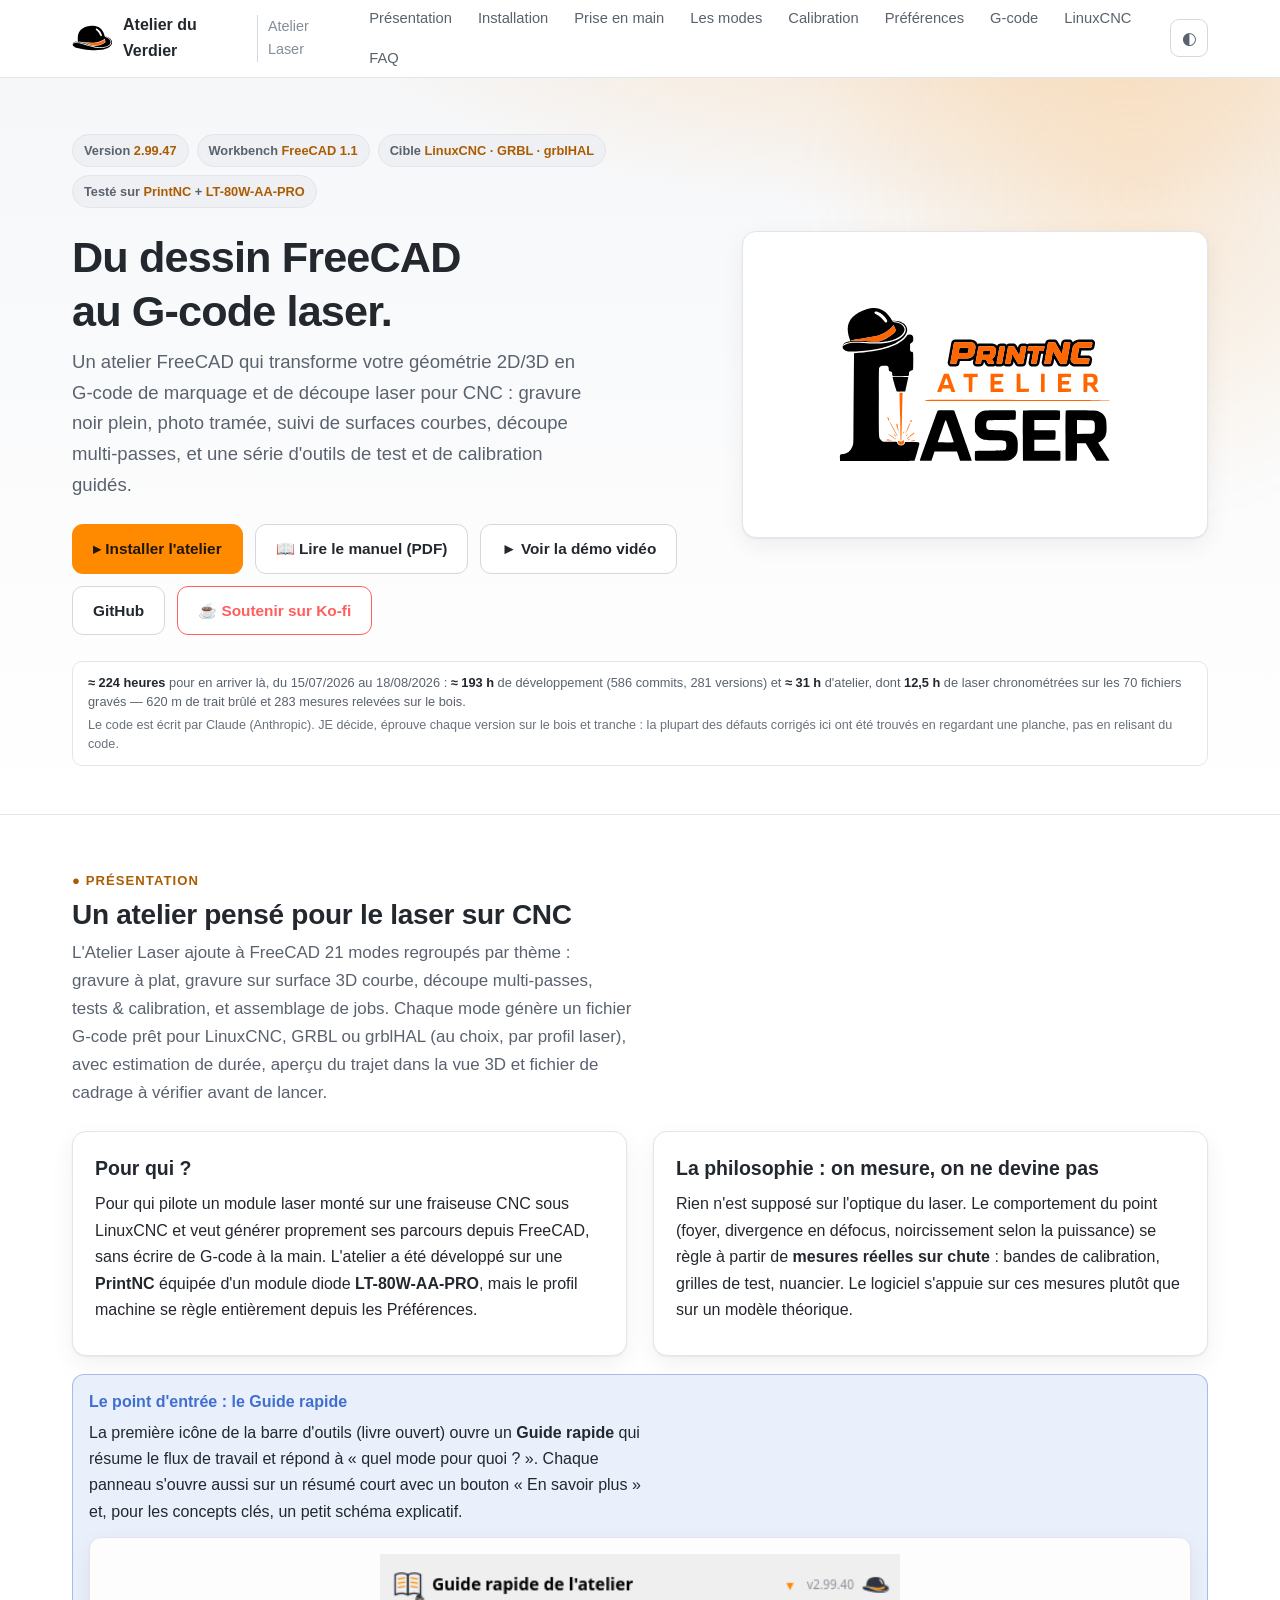
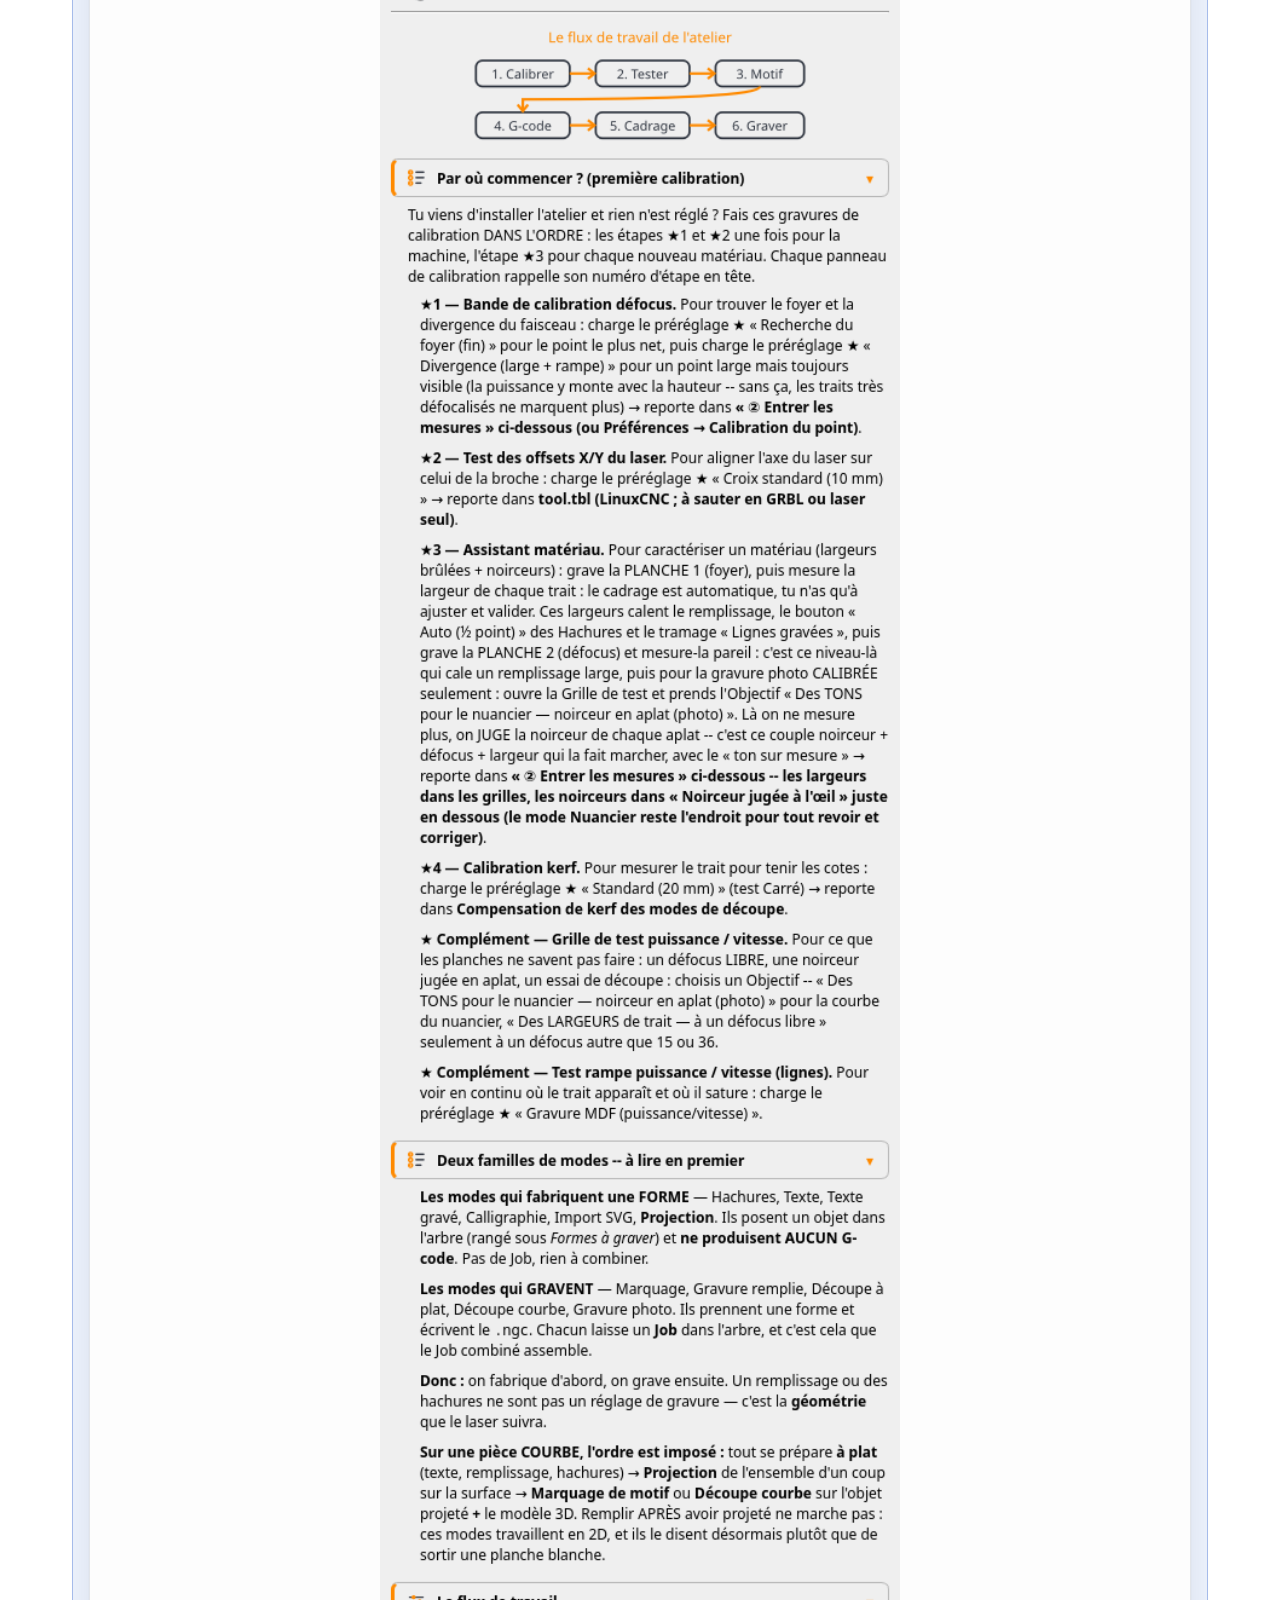
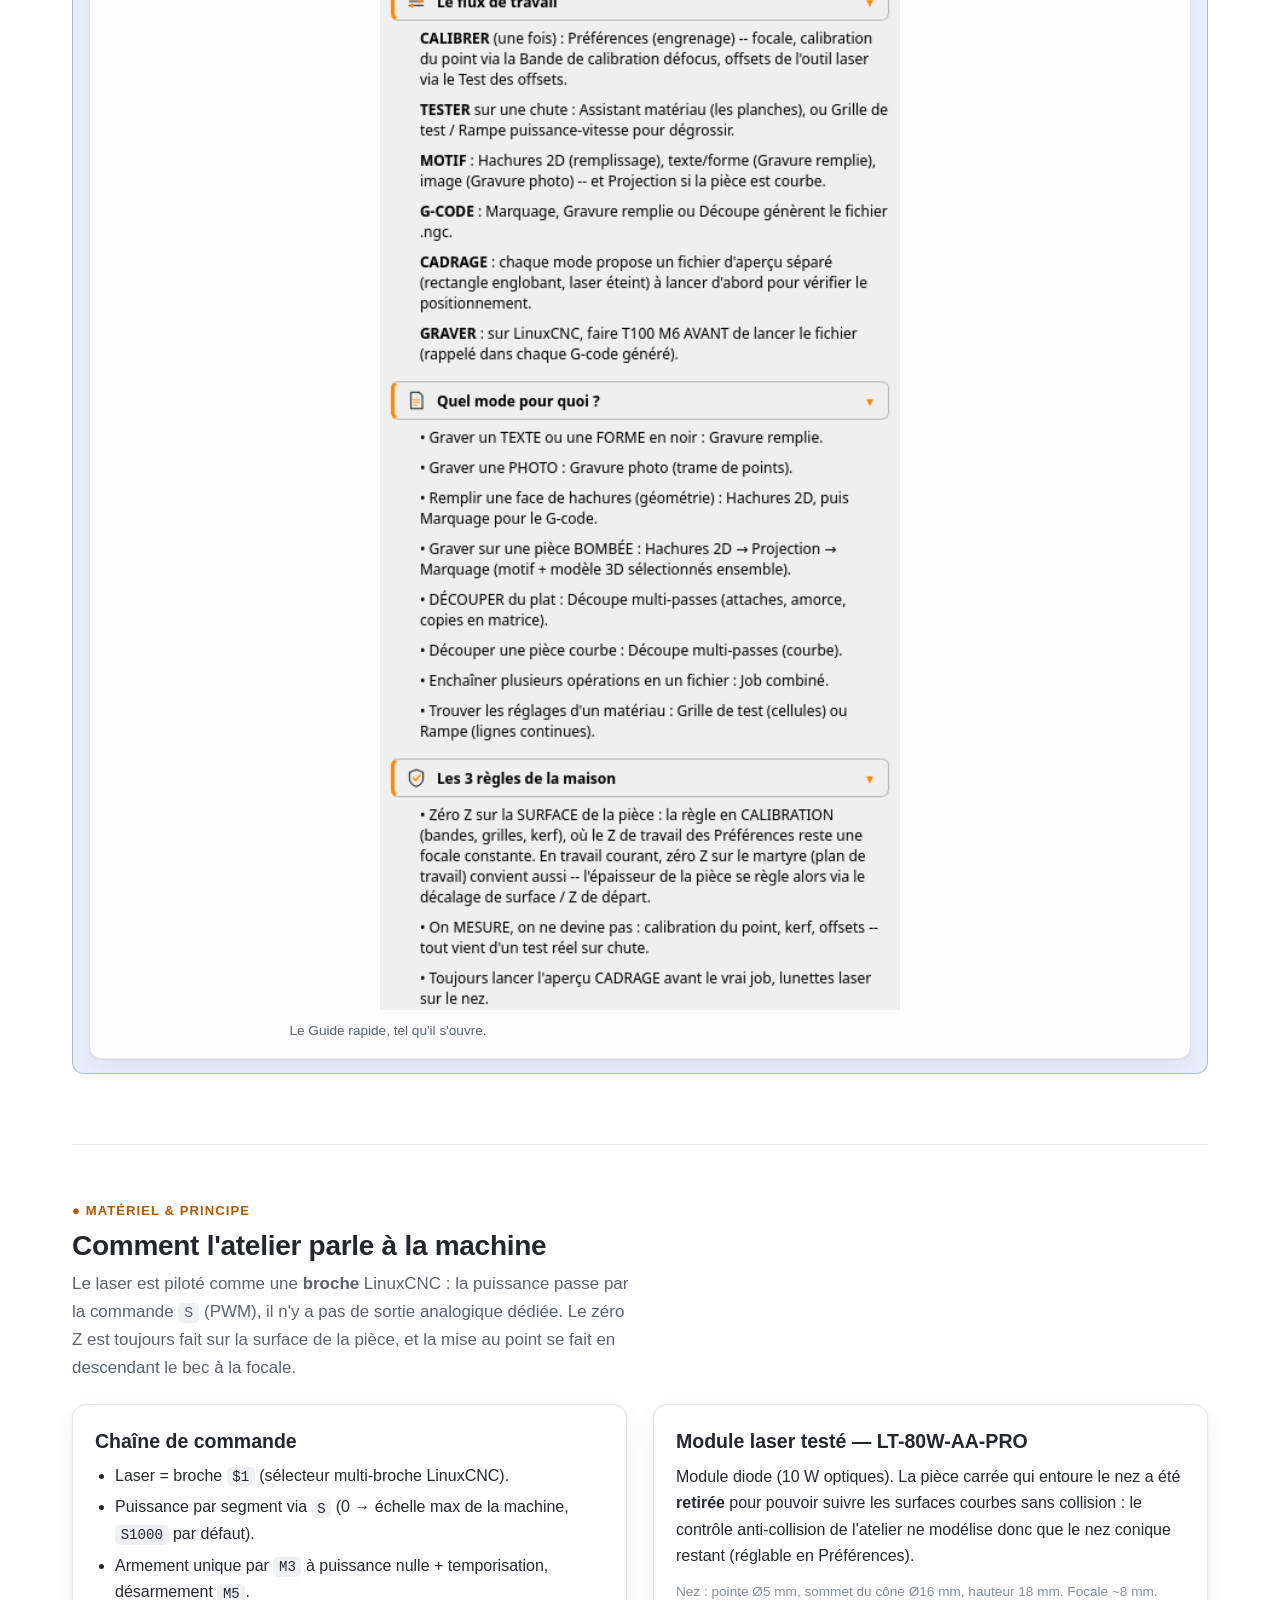
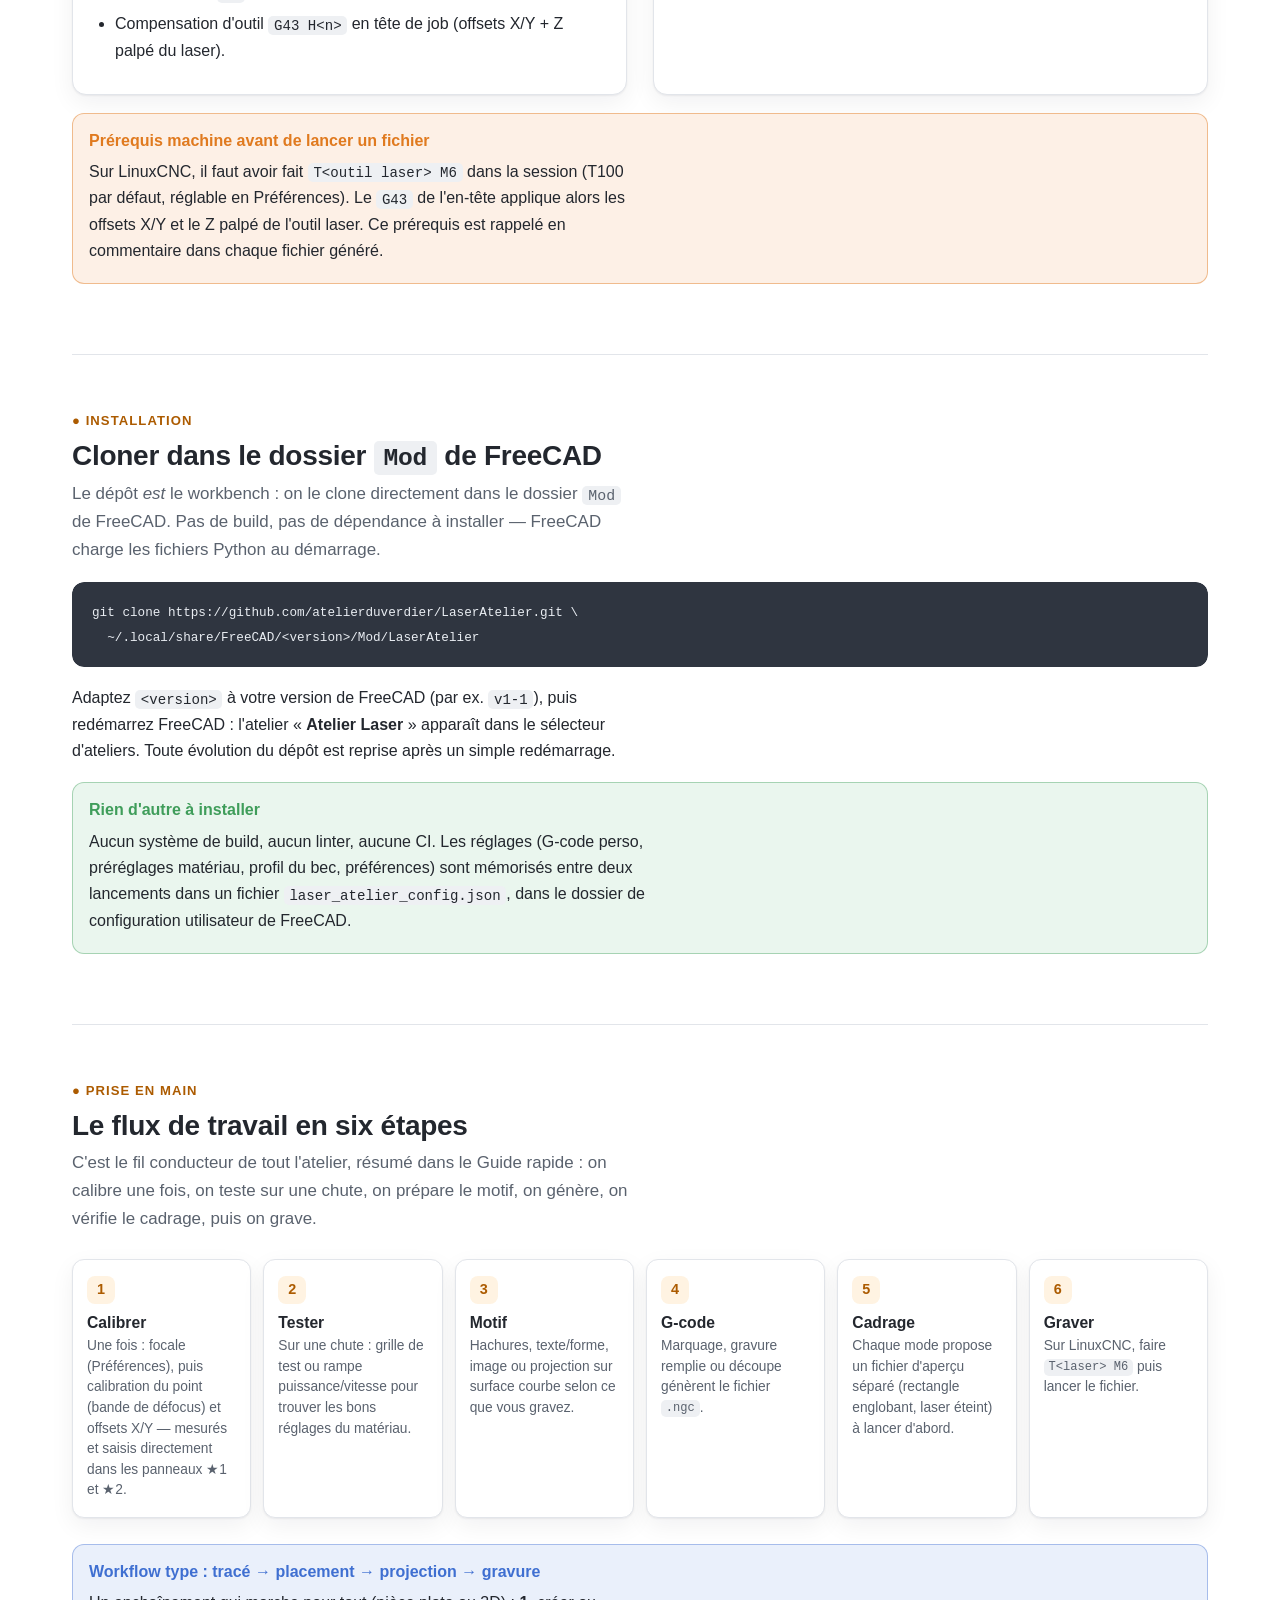
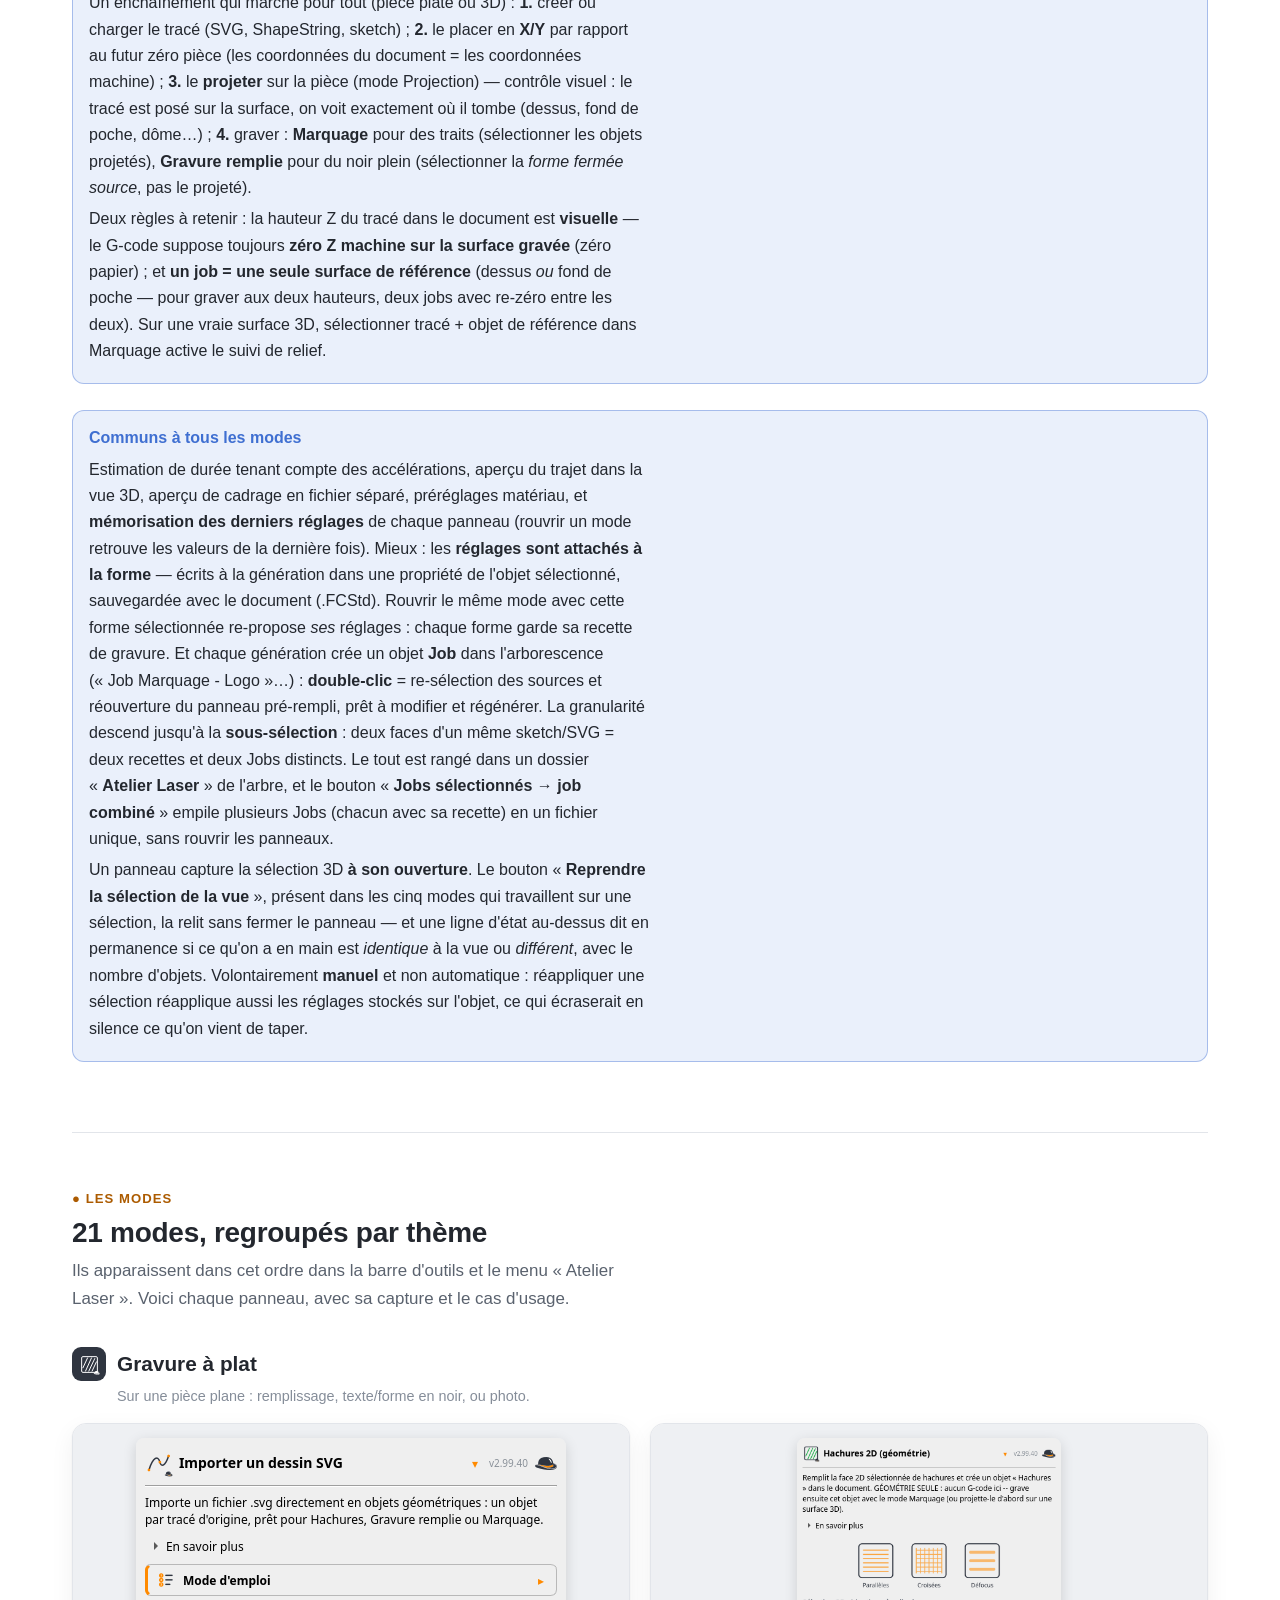
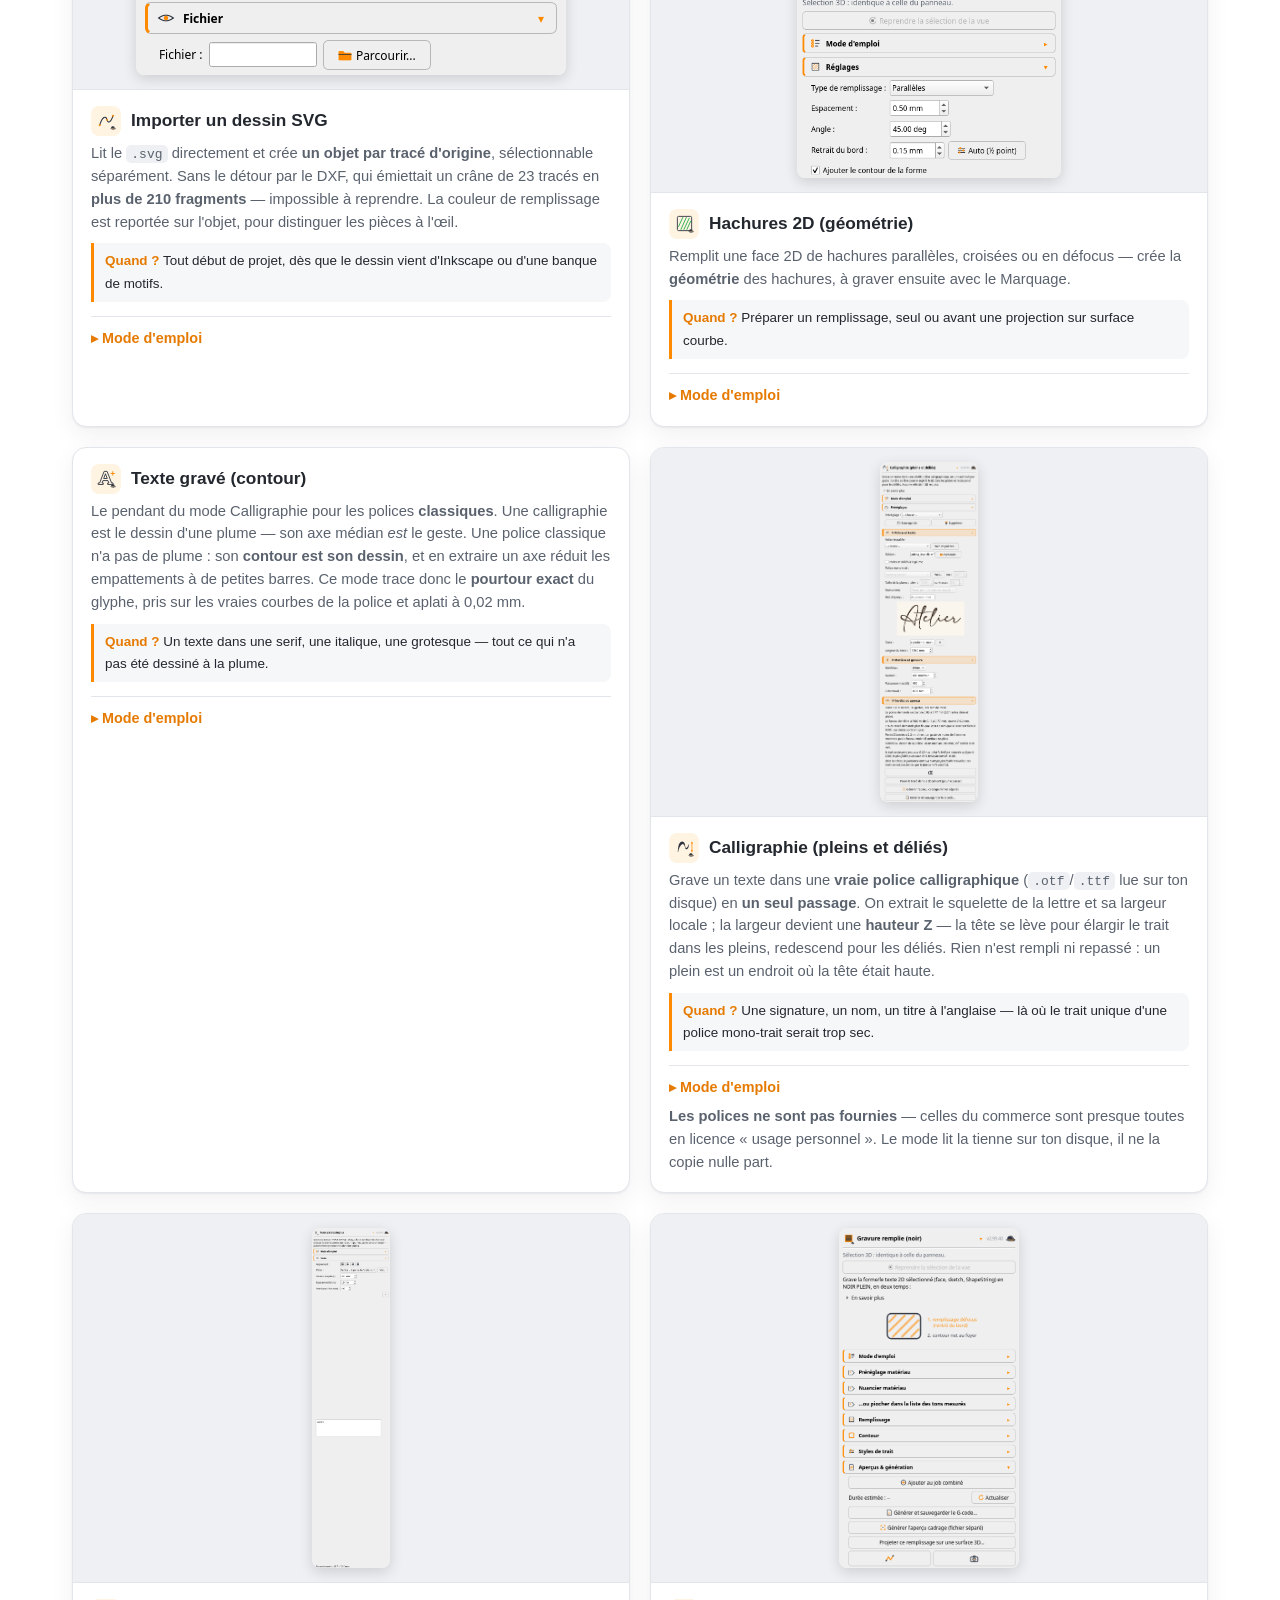
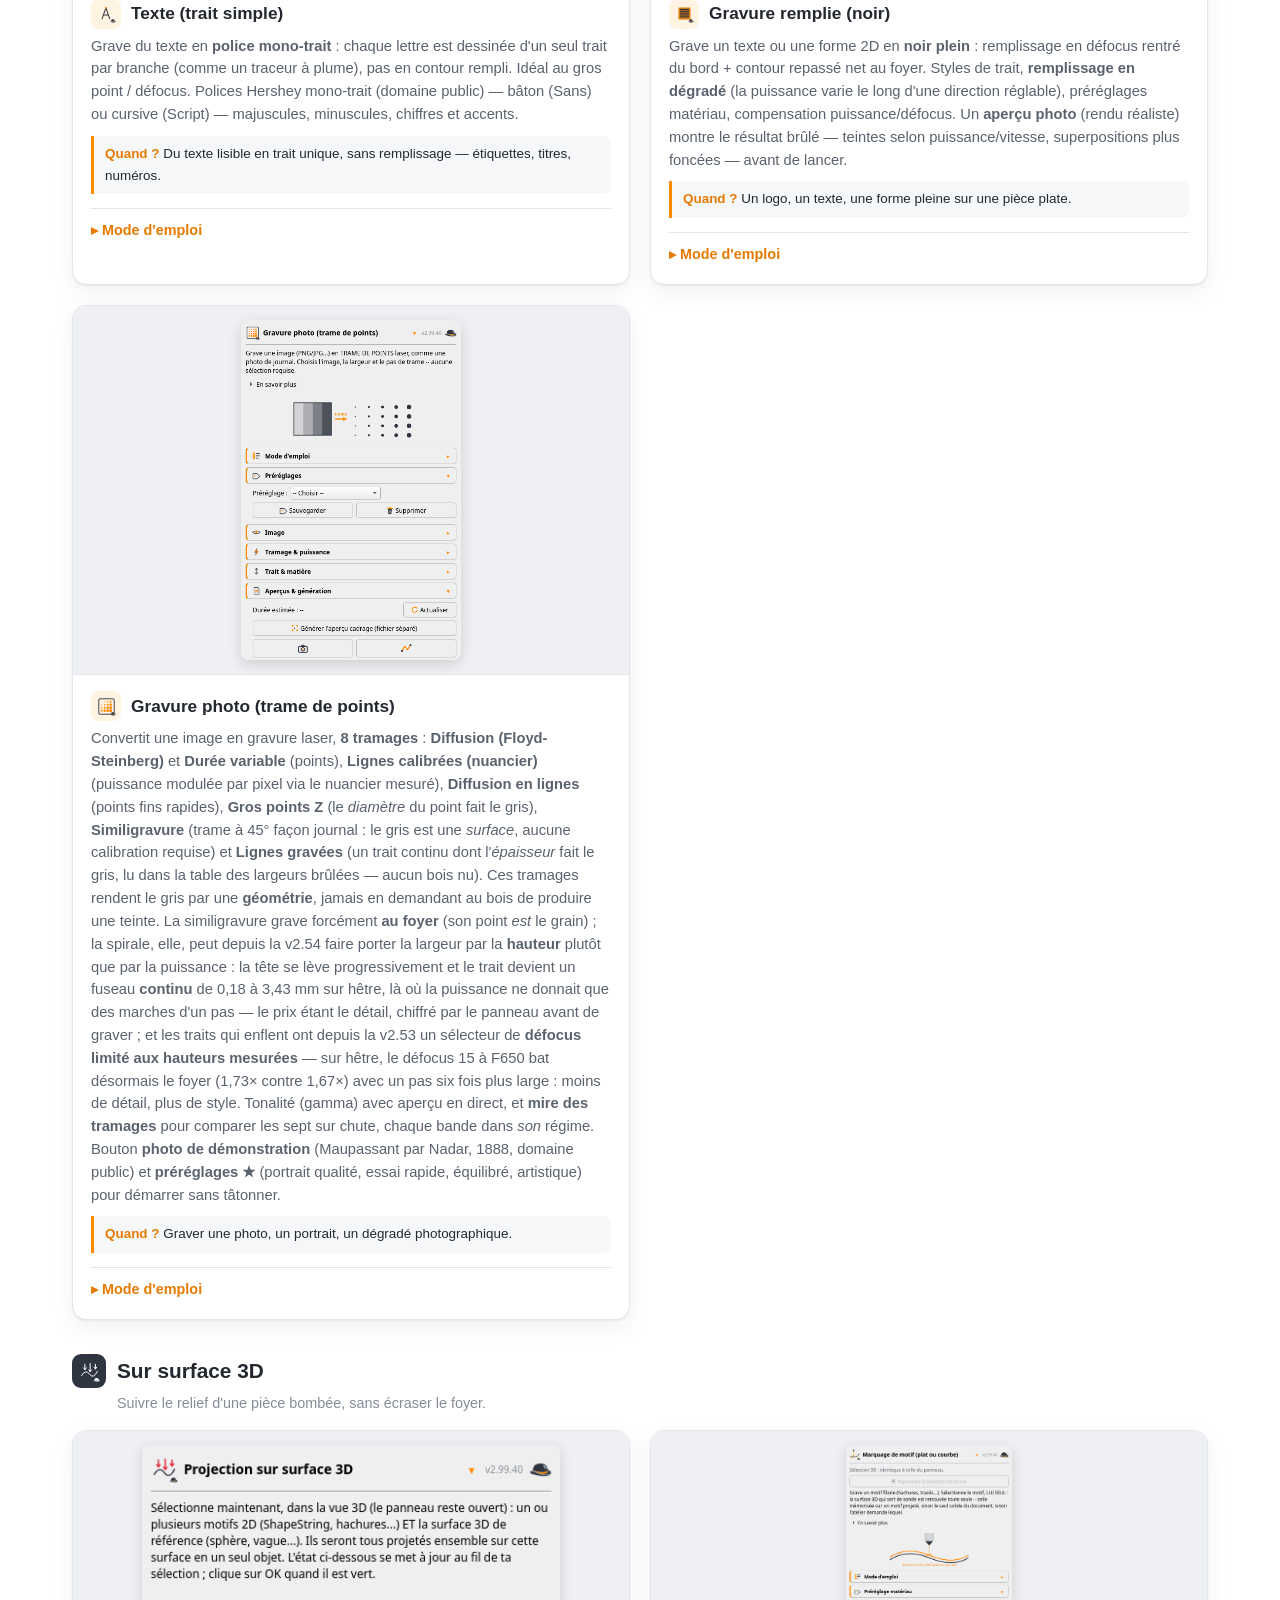
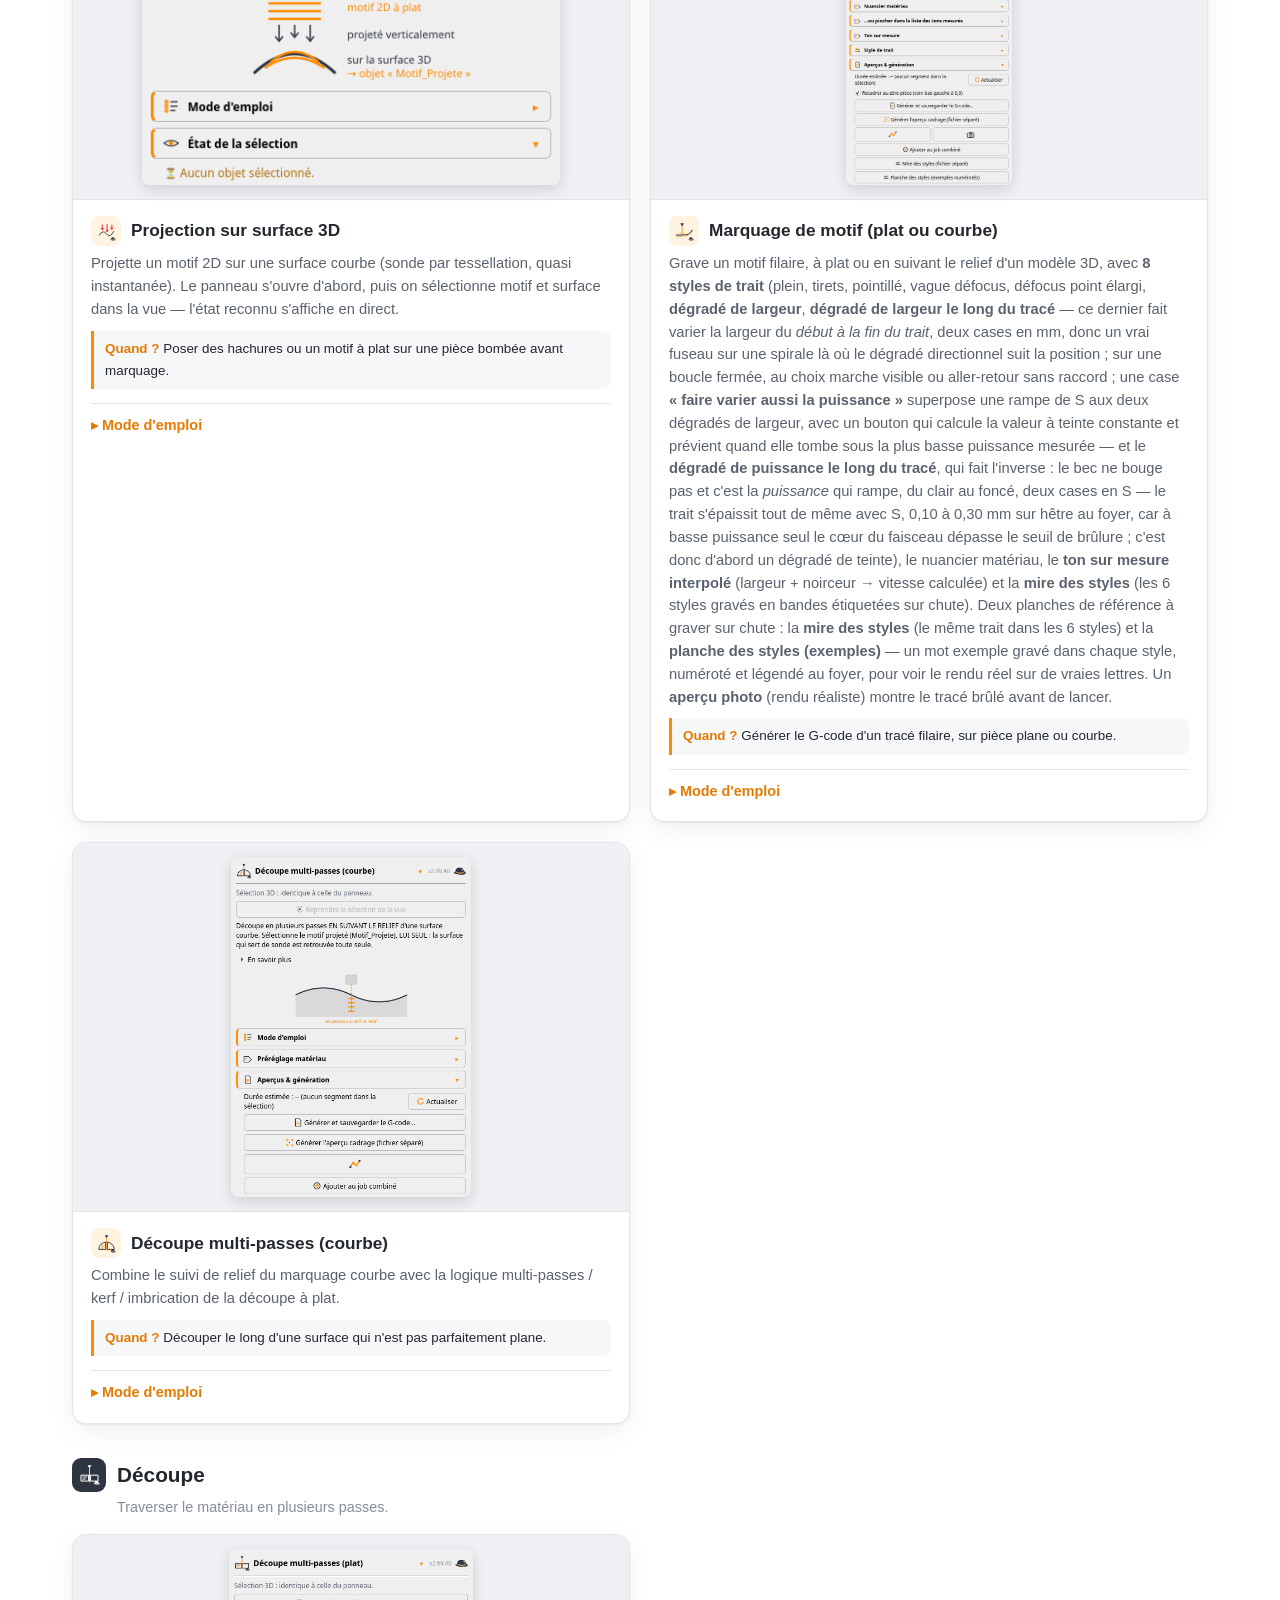
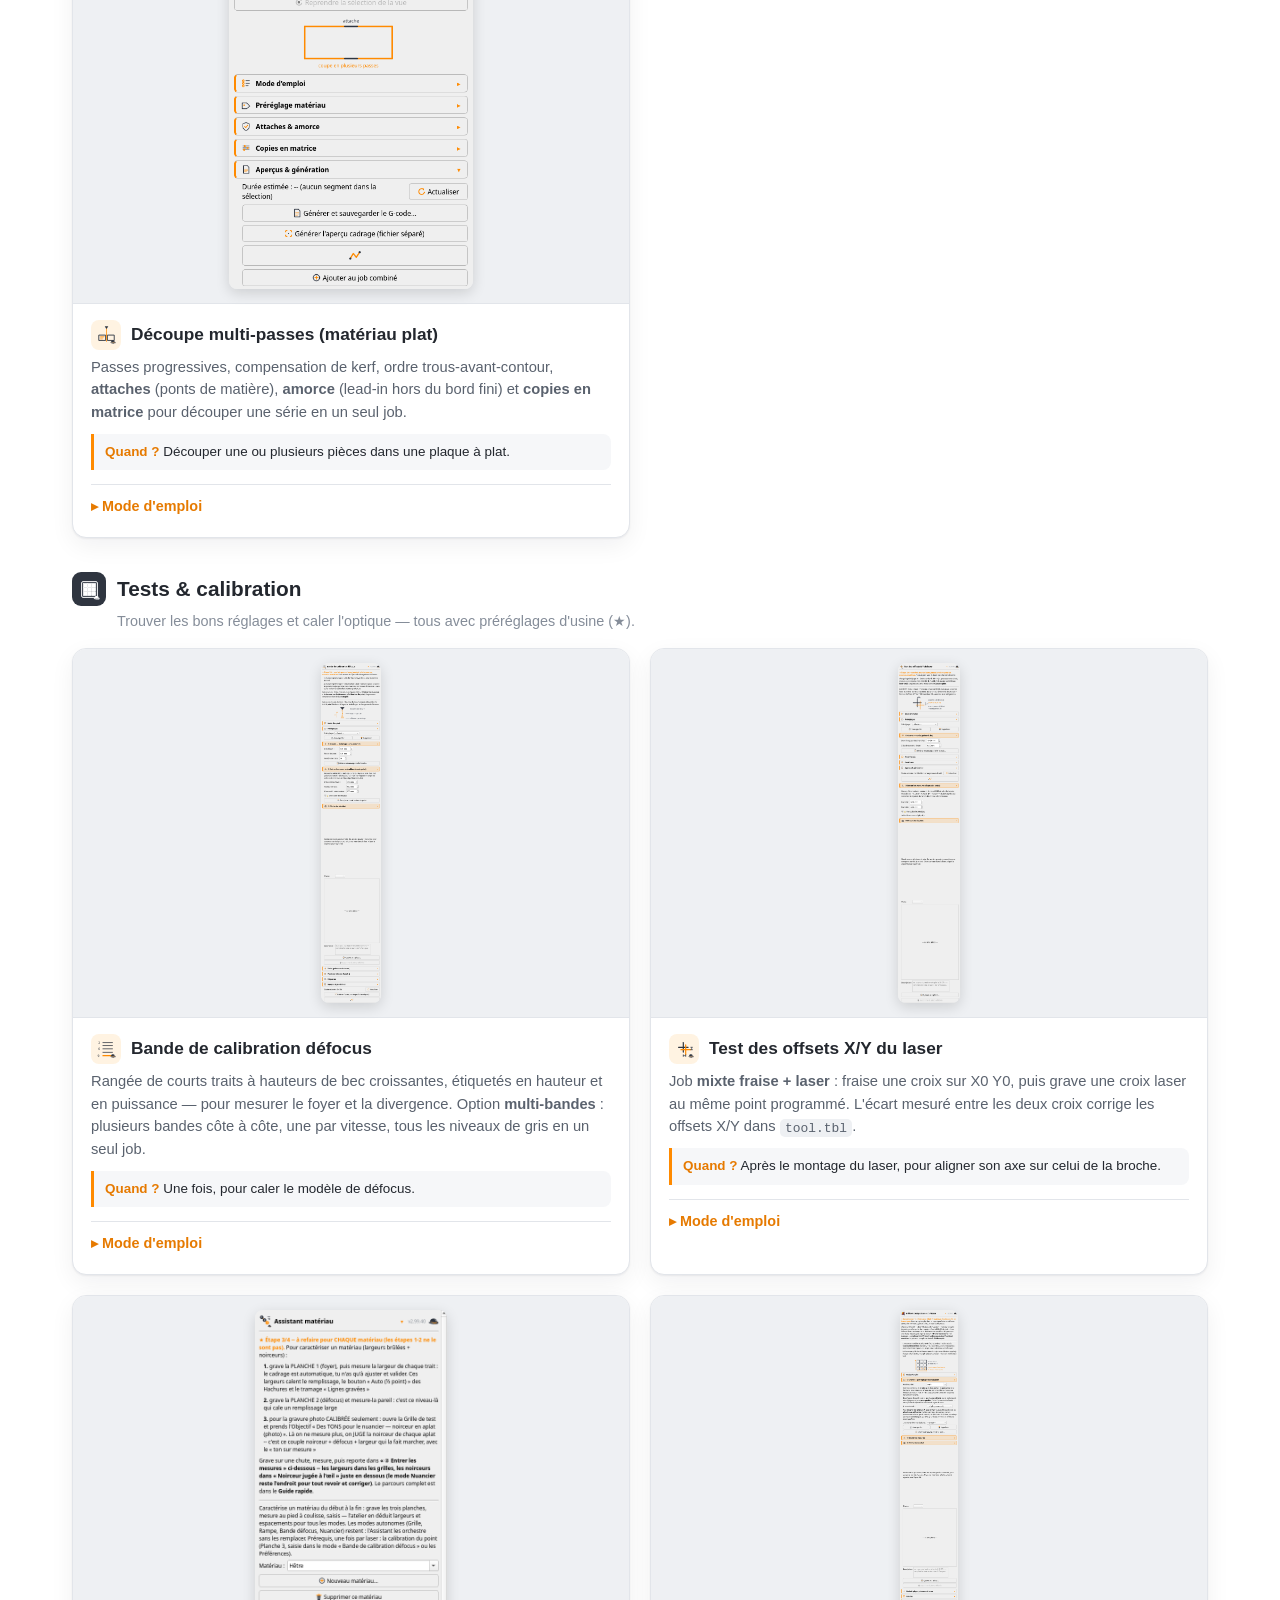
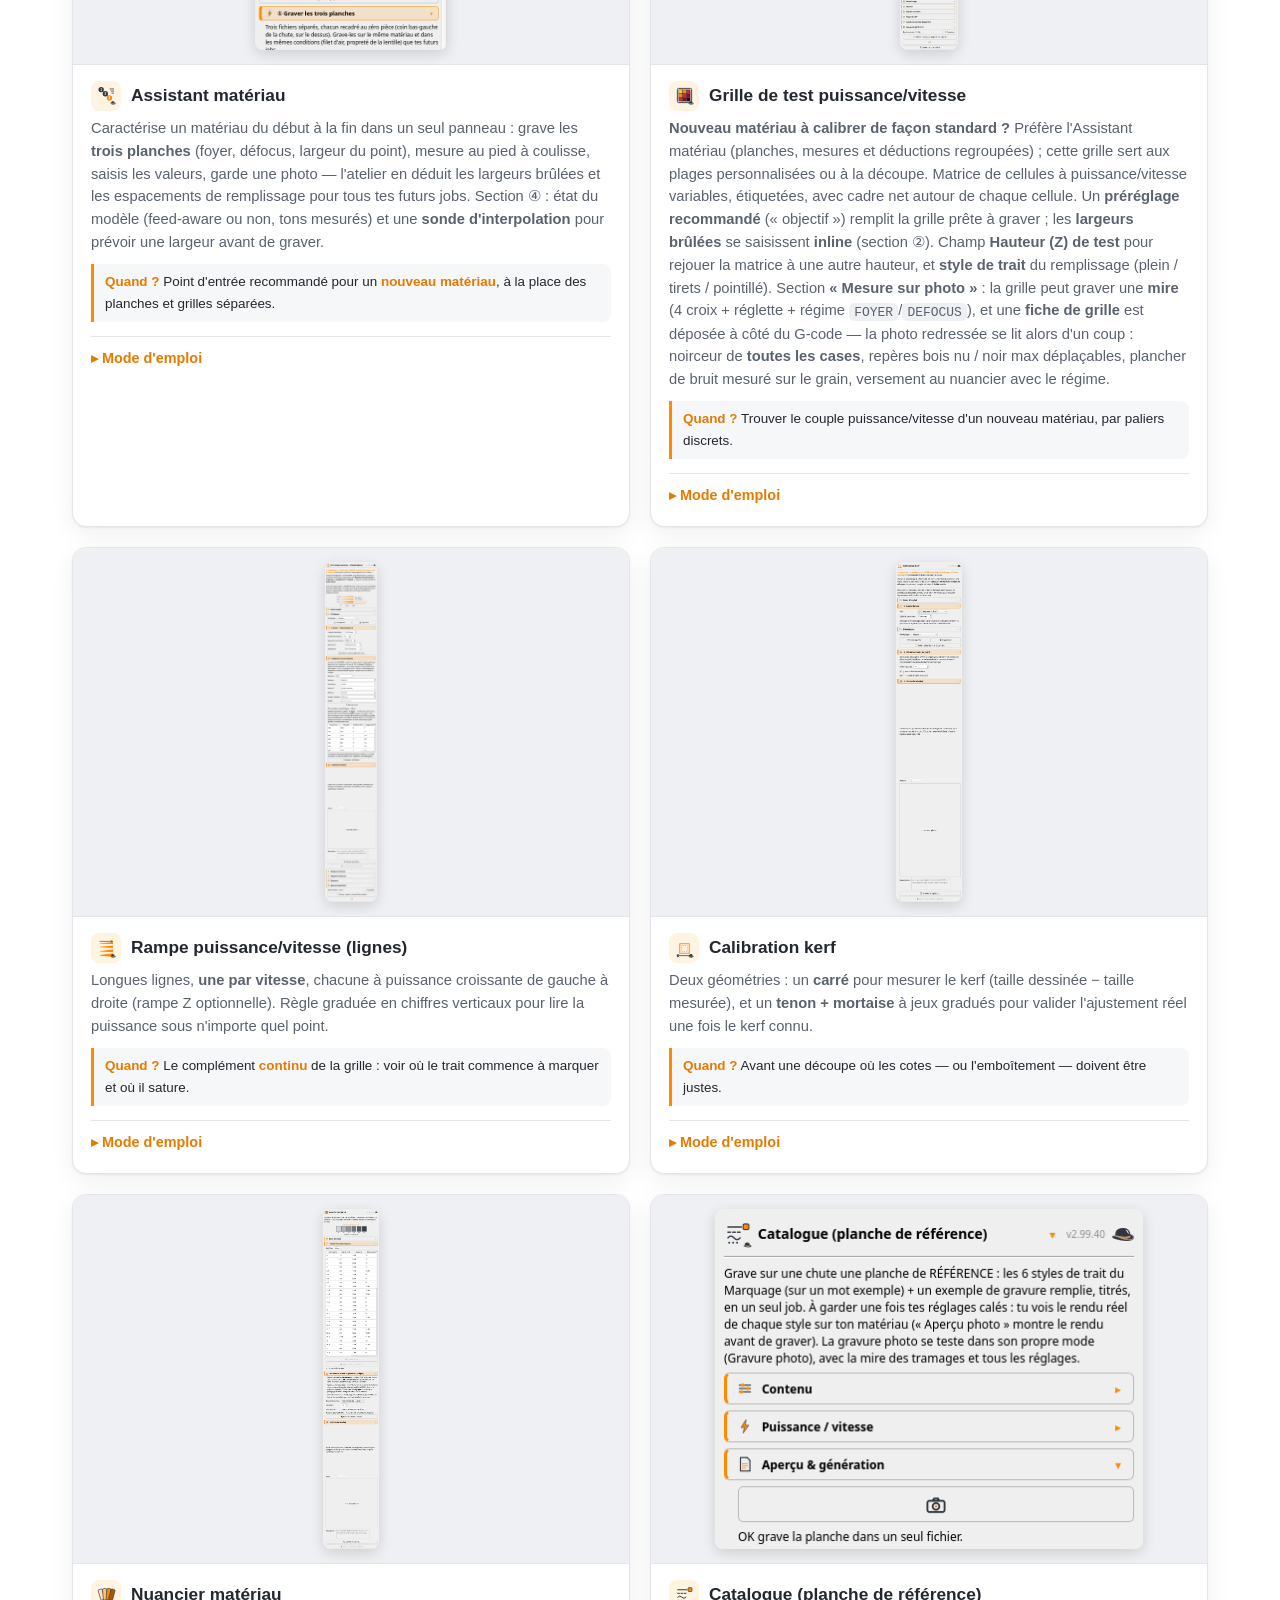
==== commit 4474495f: "v2.99.47 — lecture ligne à ligne de laser_core.py : dix défauts Les 15 028 lignes lues d'un bout à l" ====
--- a/docs/index.html
+++ b/docs/index.html
@@ -57,7 +57,7 @@
   <div class="wrap hero-grid">
     <div>
       <div class="badges">
-        <span class="badge">Version <b>2.99.46</b></span>
+        <span class="badge">Version <b>2.99.47</b></span>
         <span class="badge">Workbench <b>FreeCAD 1.1</b></span>
         <span class="badge">Cible <b>LinuxCNC · GRBL · grblHAL</b></span>
         <span class="badge">Testé sur <b>PrintNC</b> + <b>LT-80W-AA-PRO</b></span>
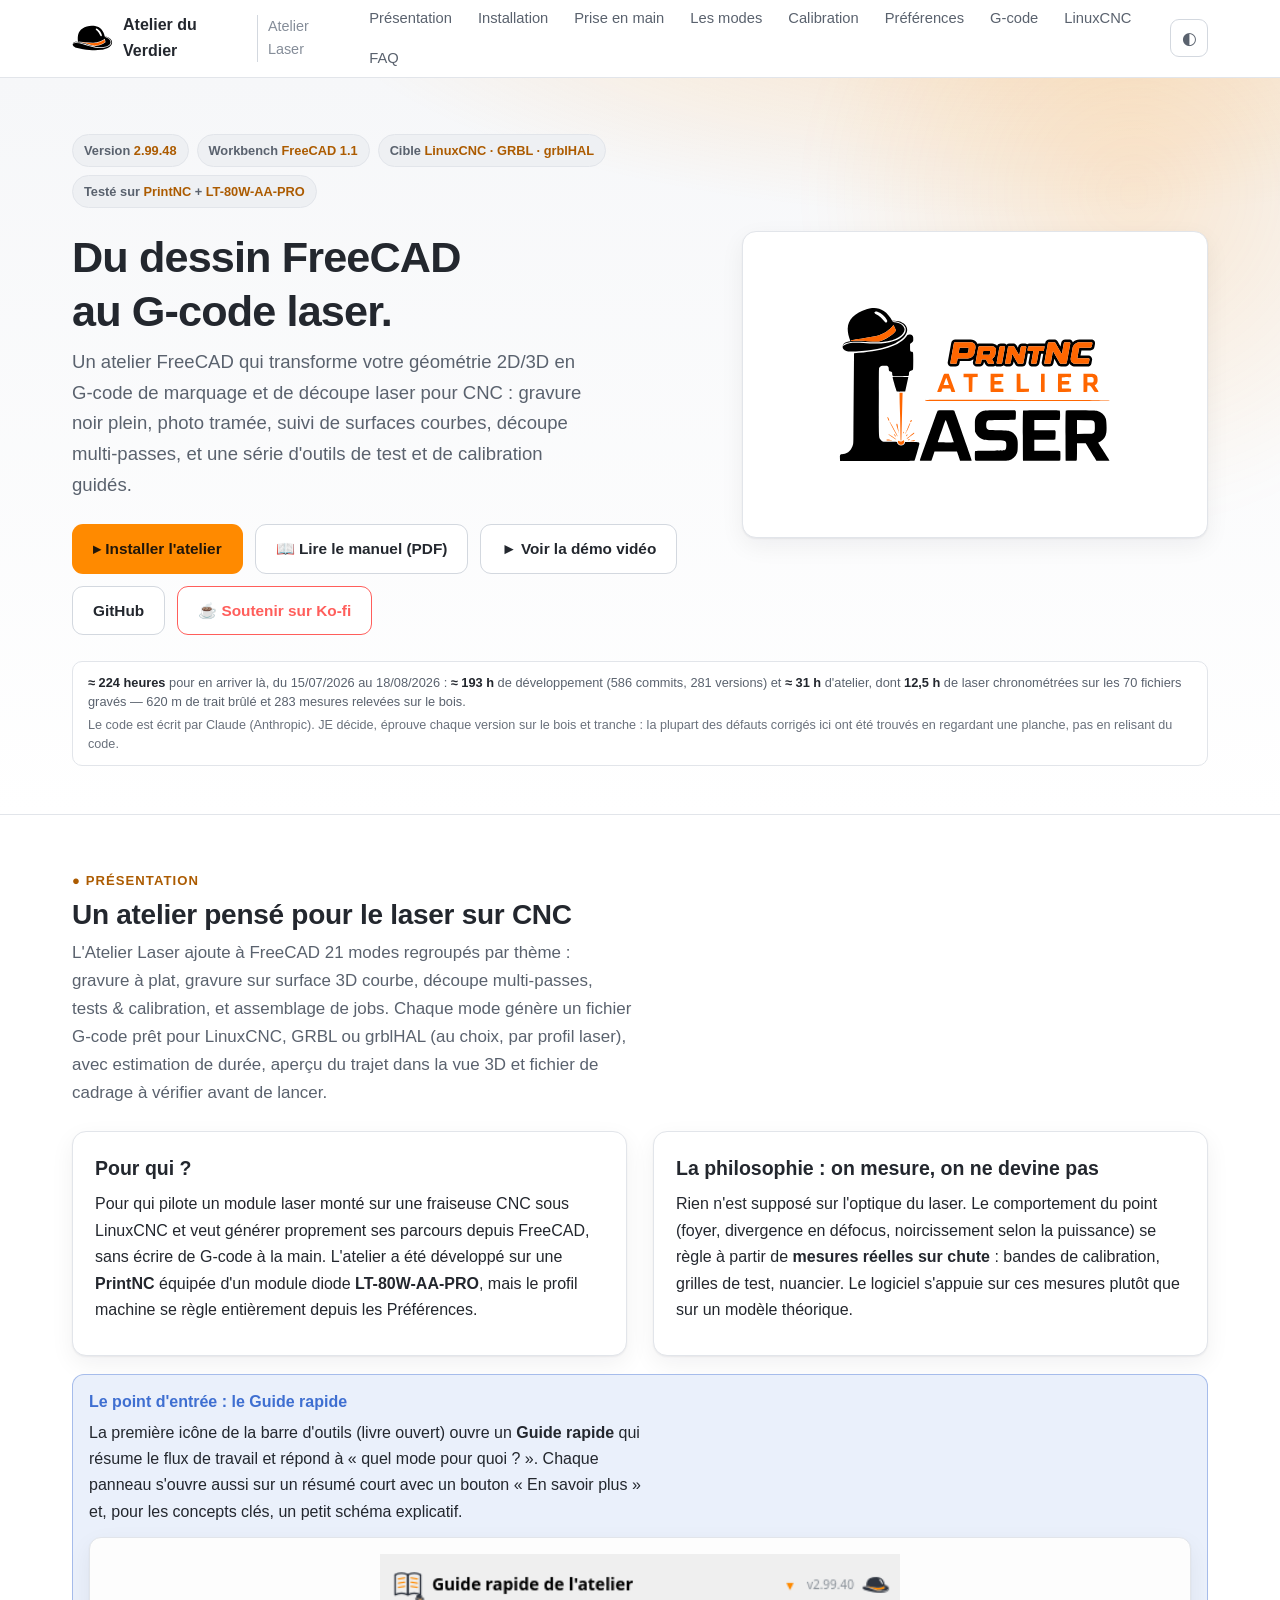
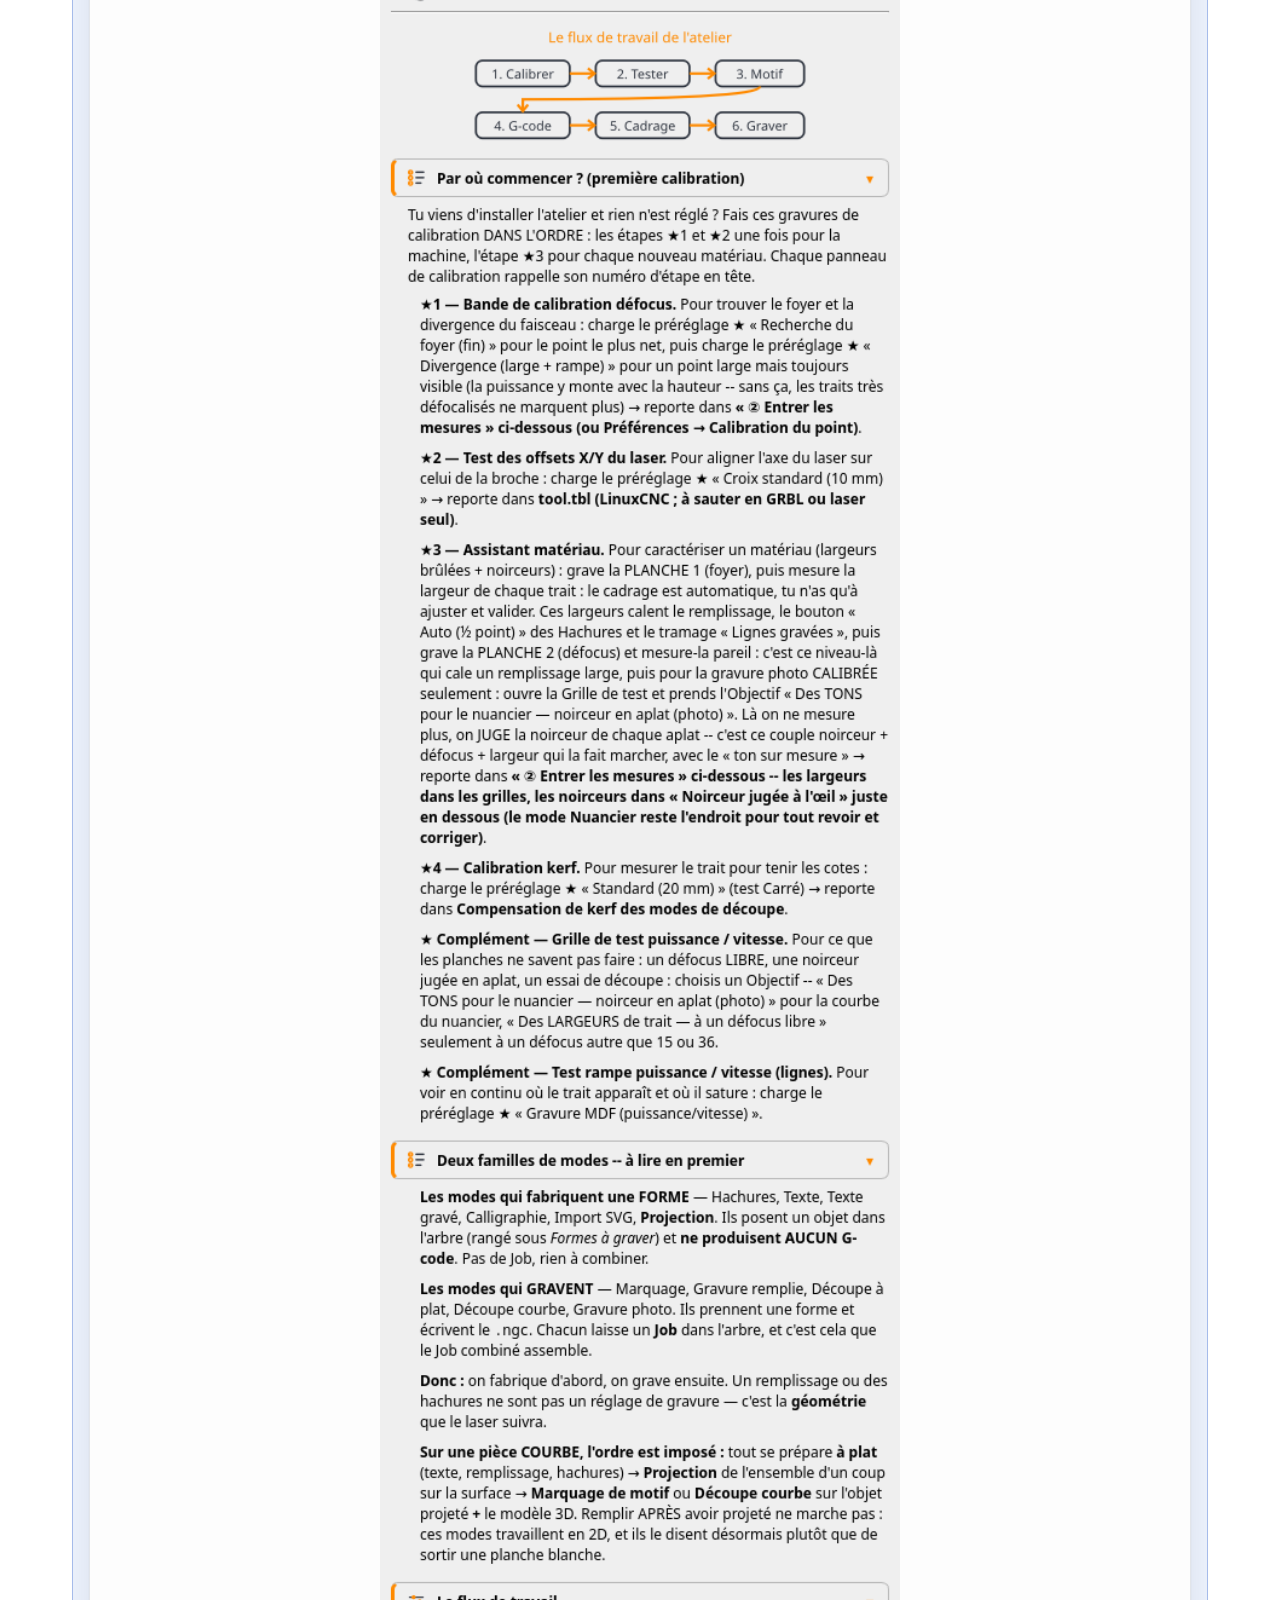
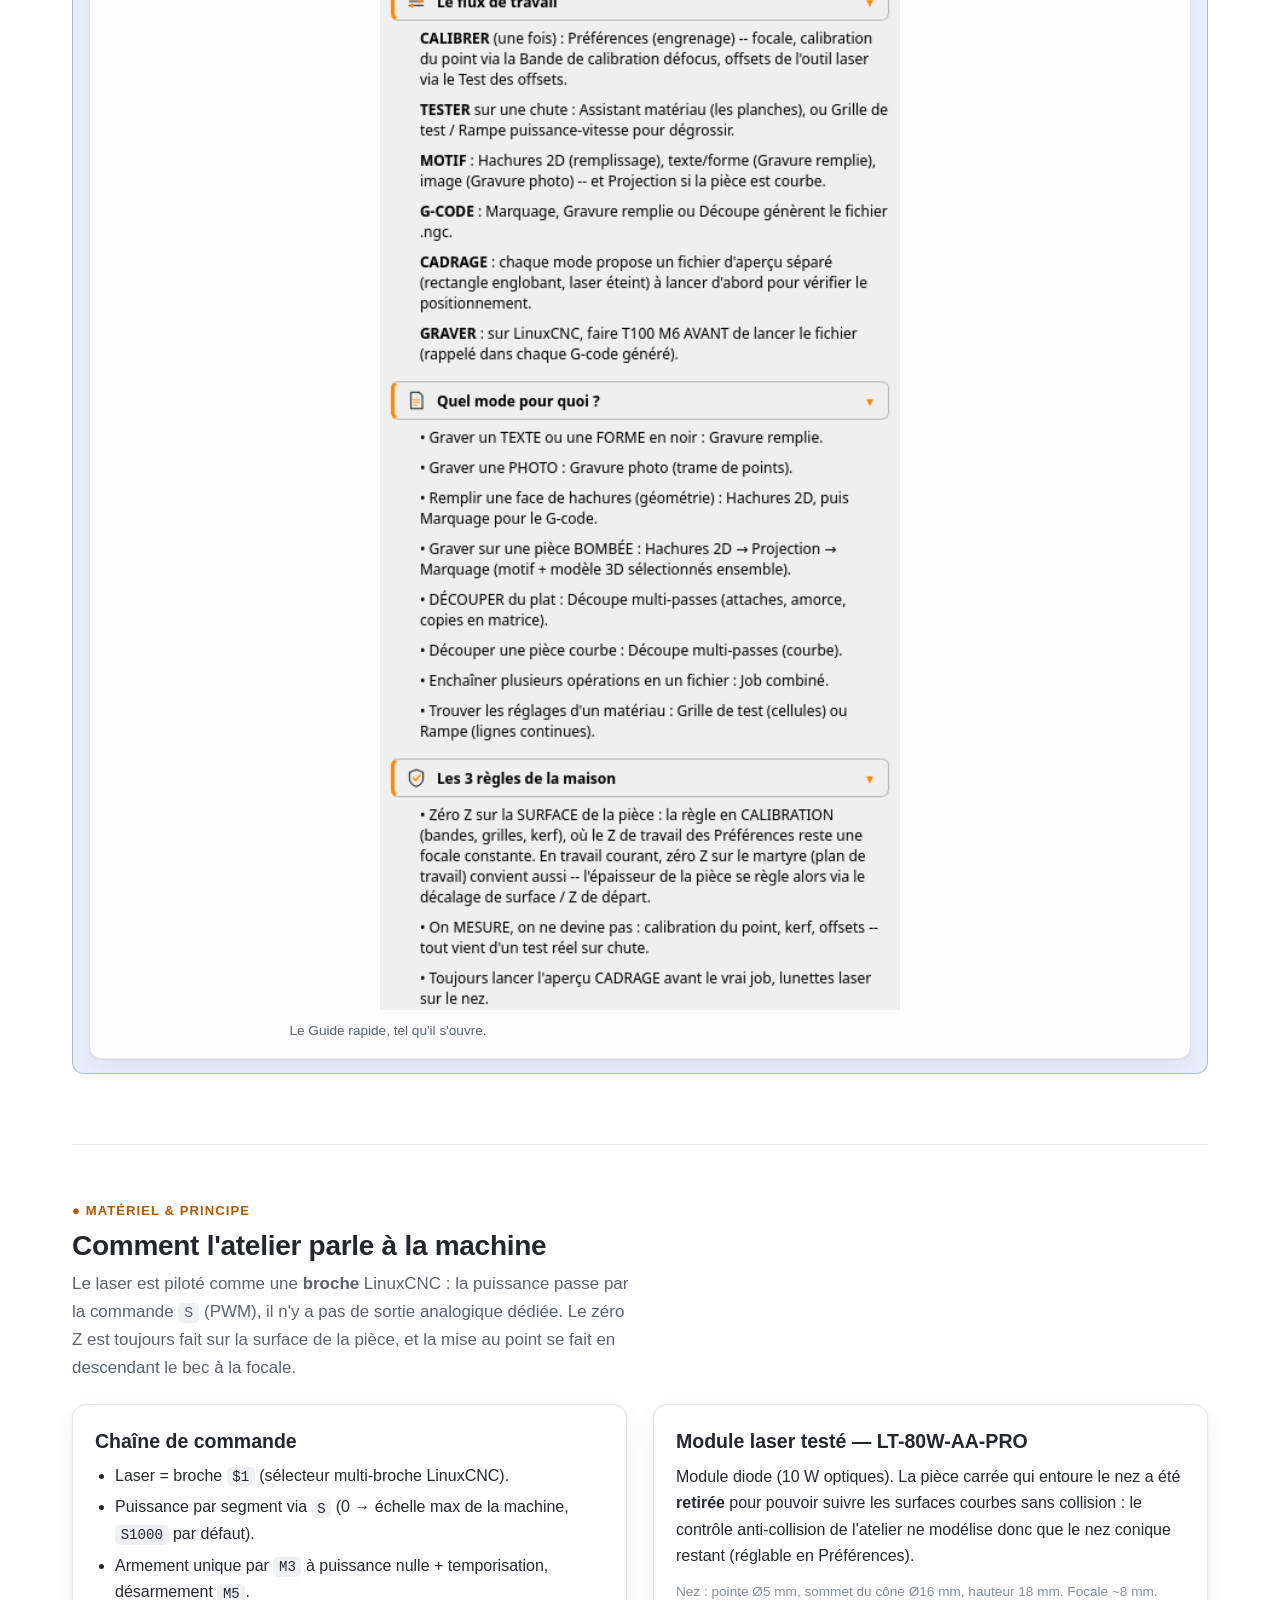
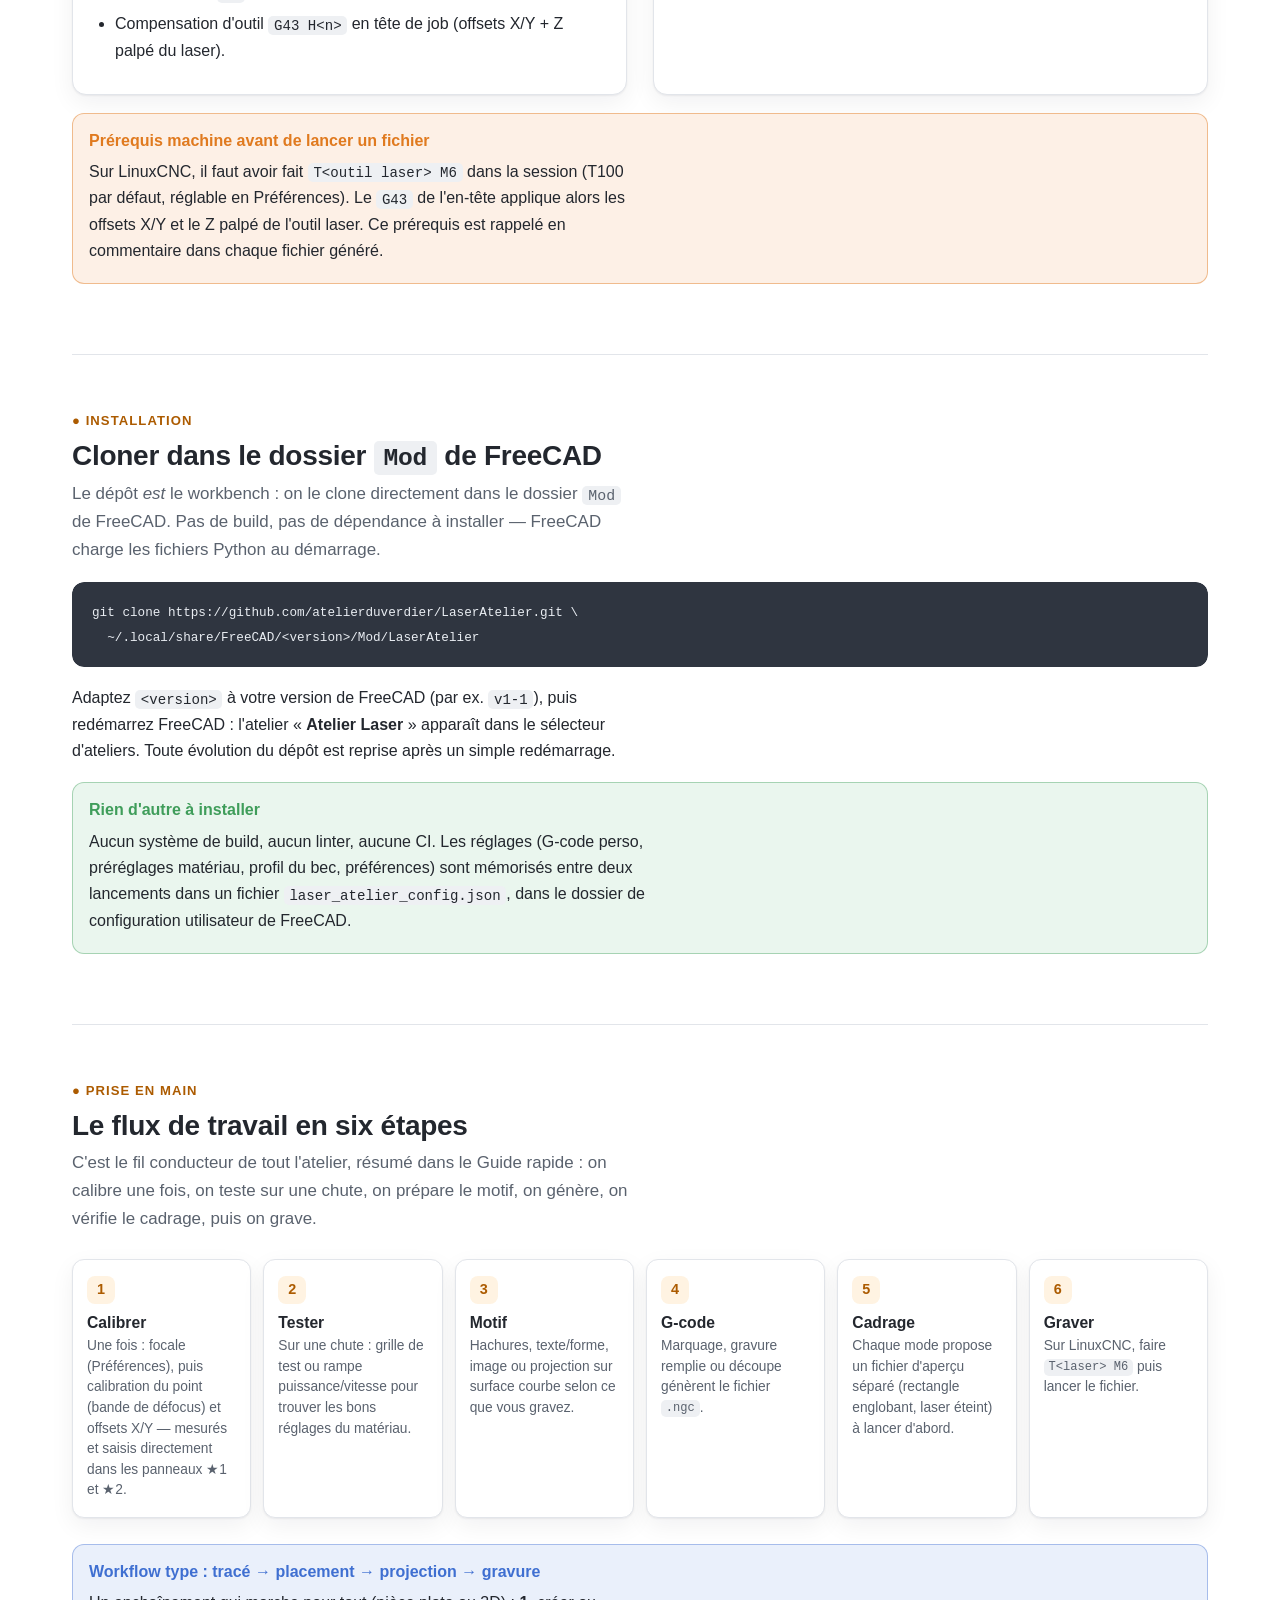
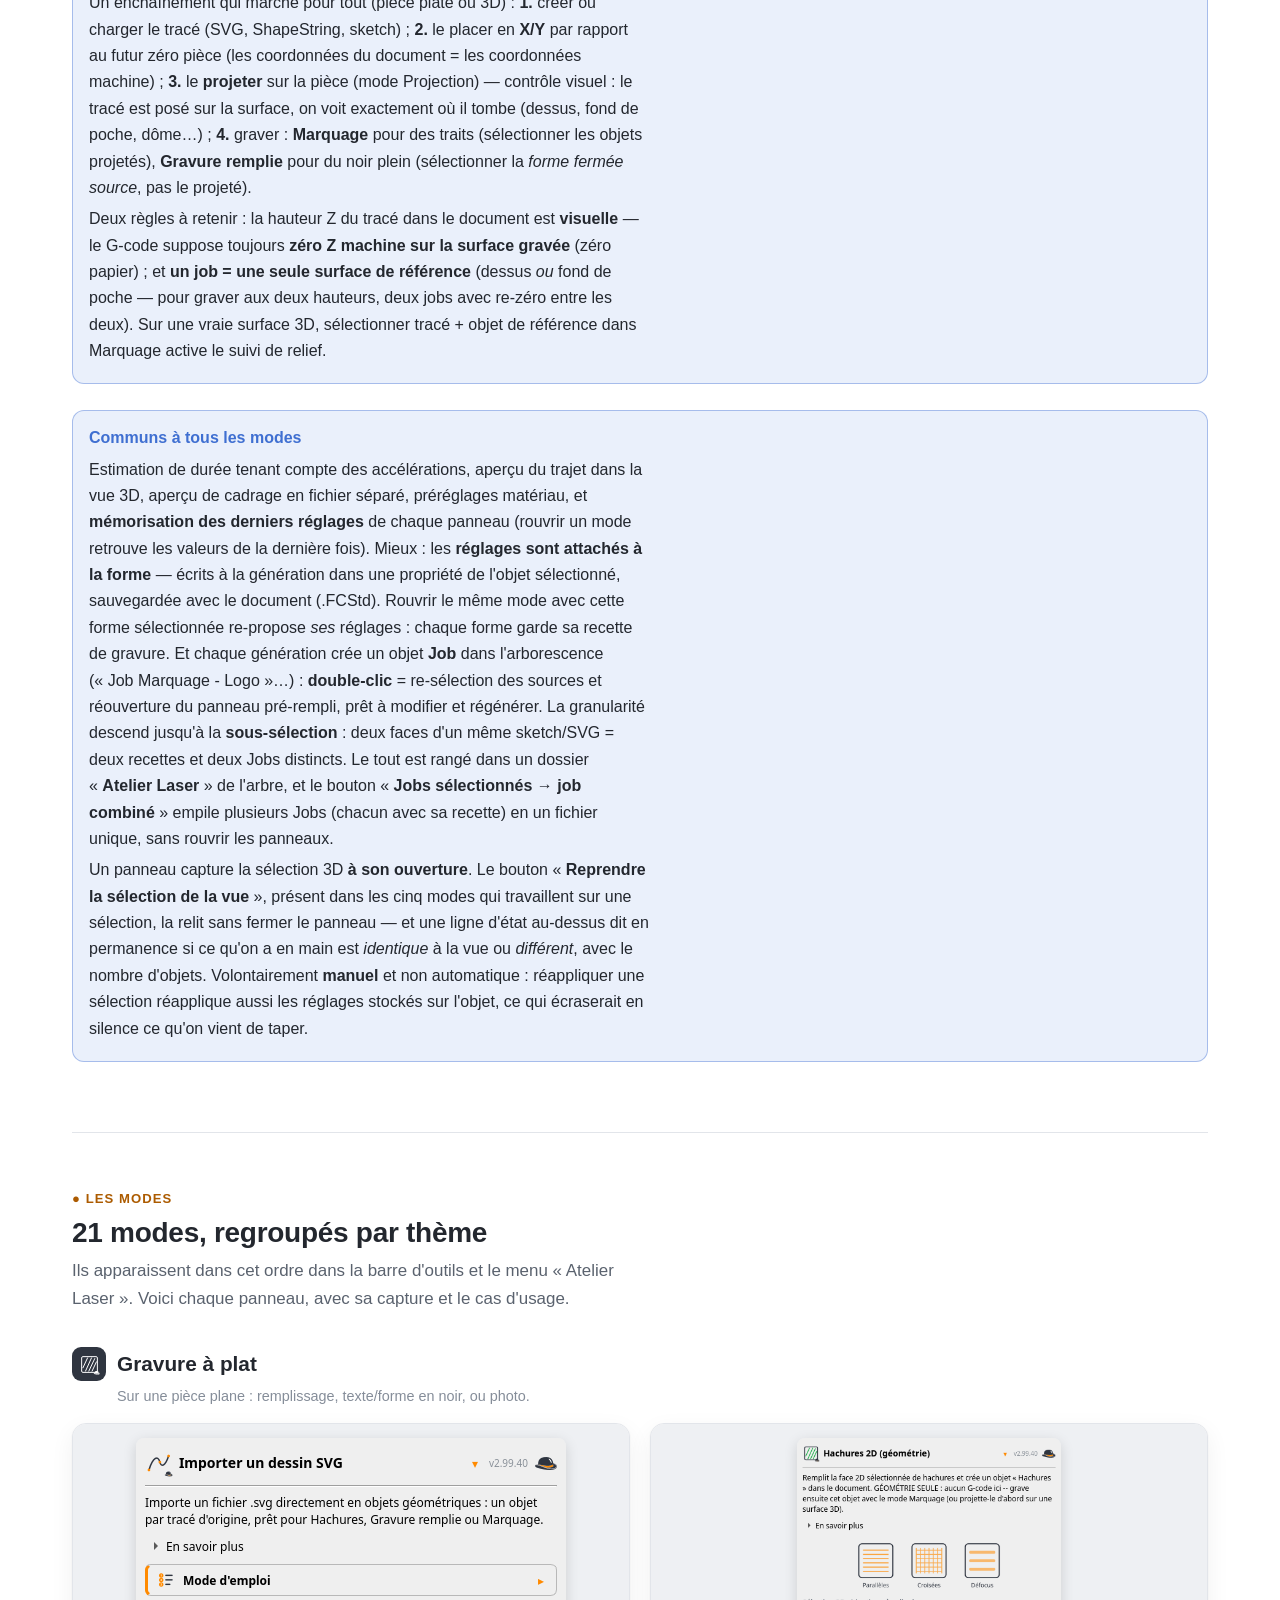
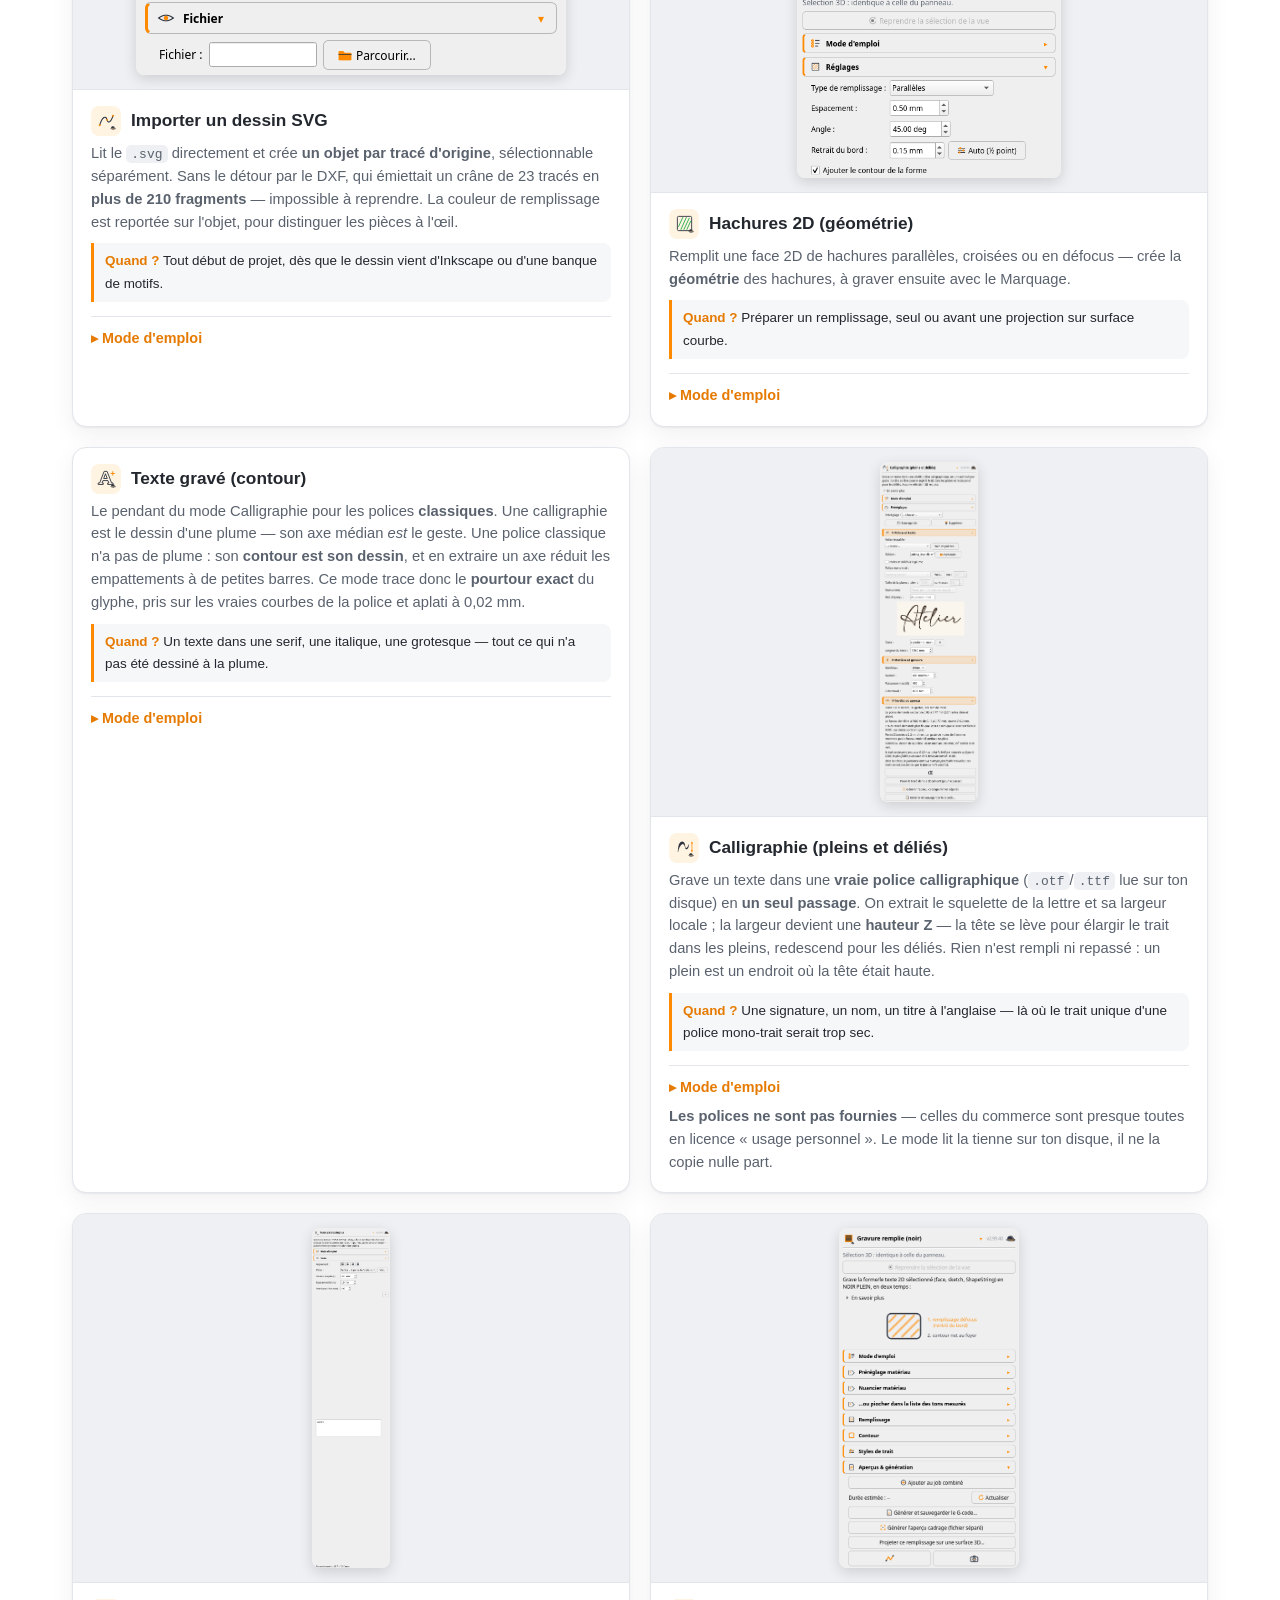
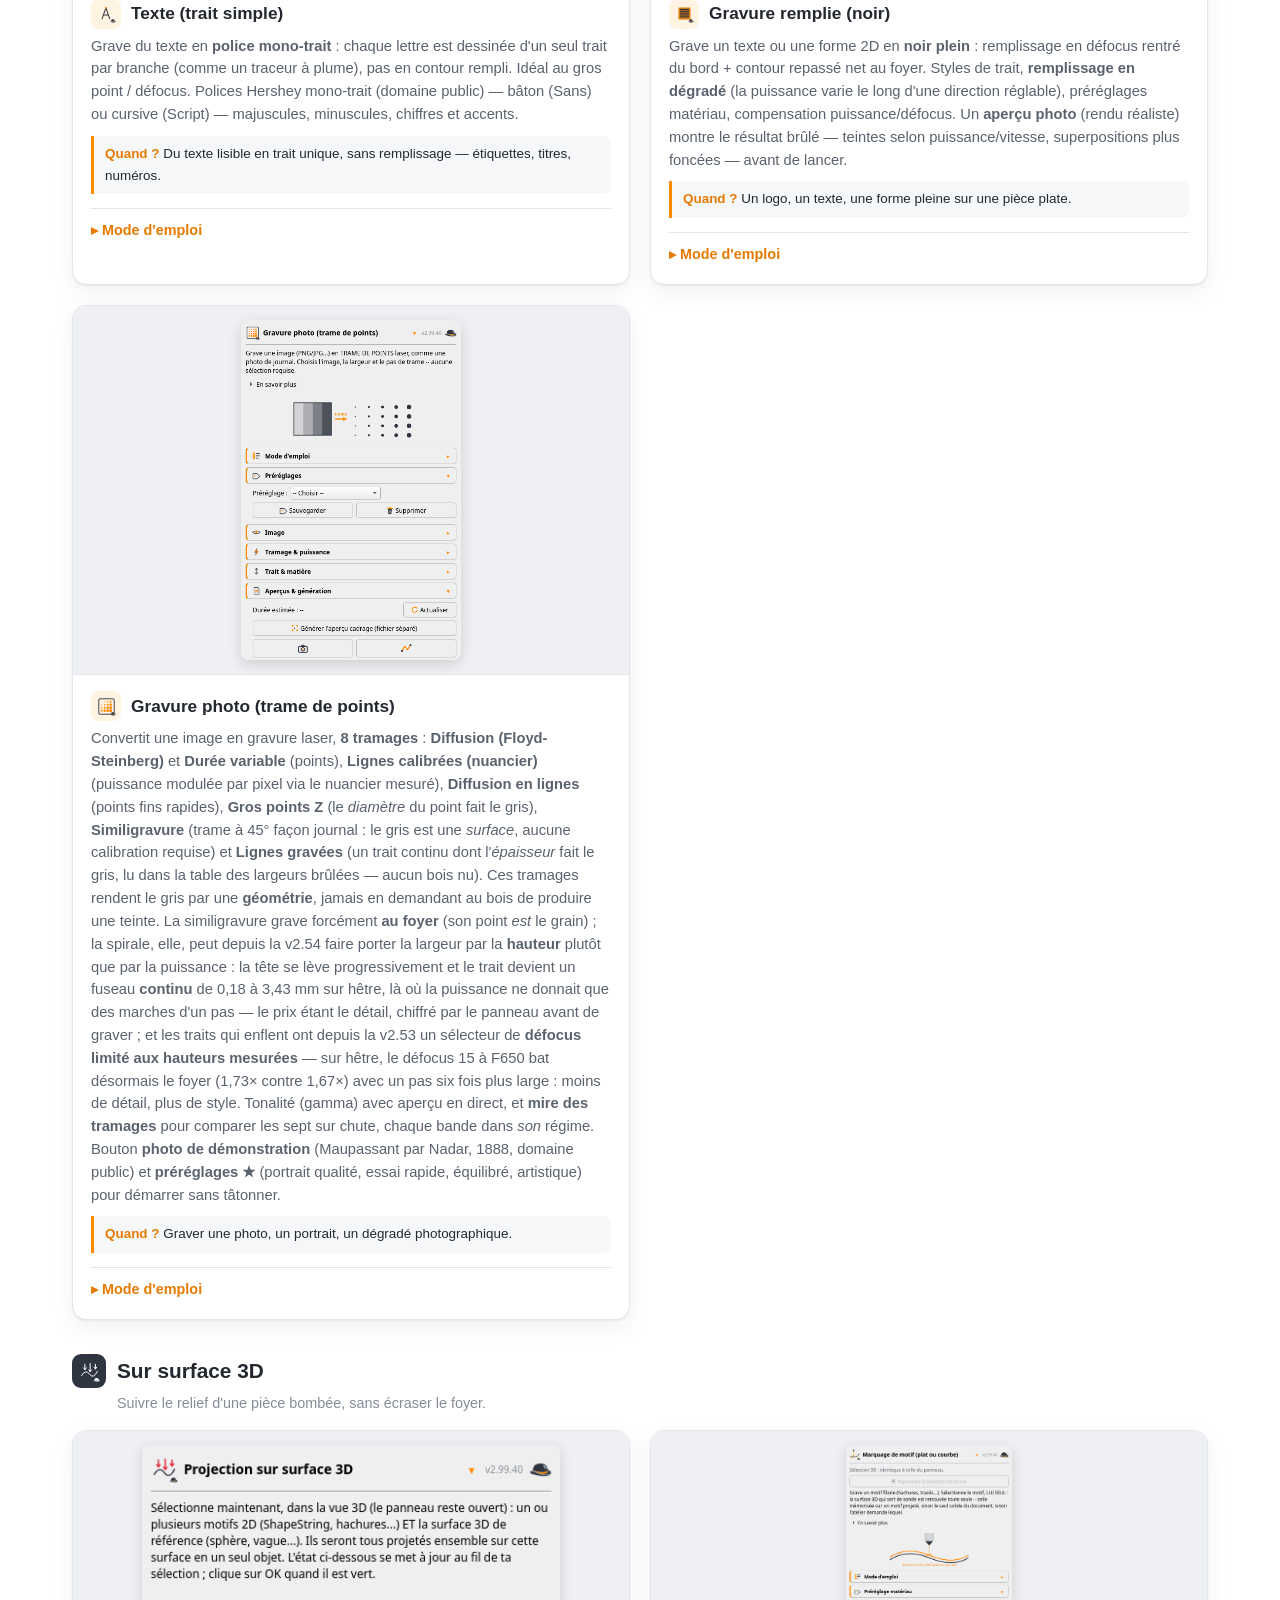
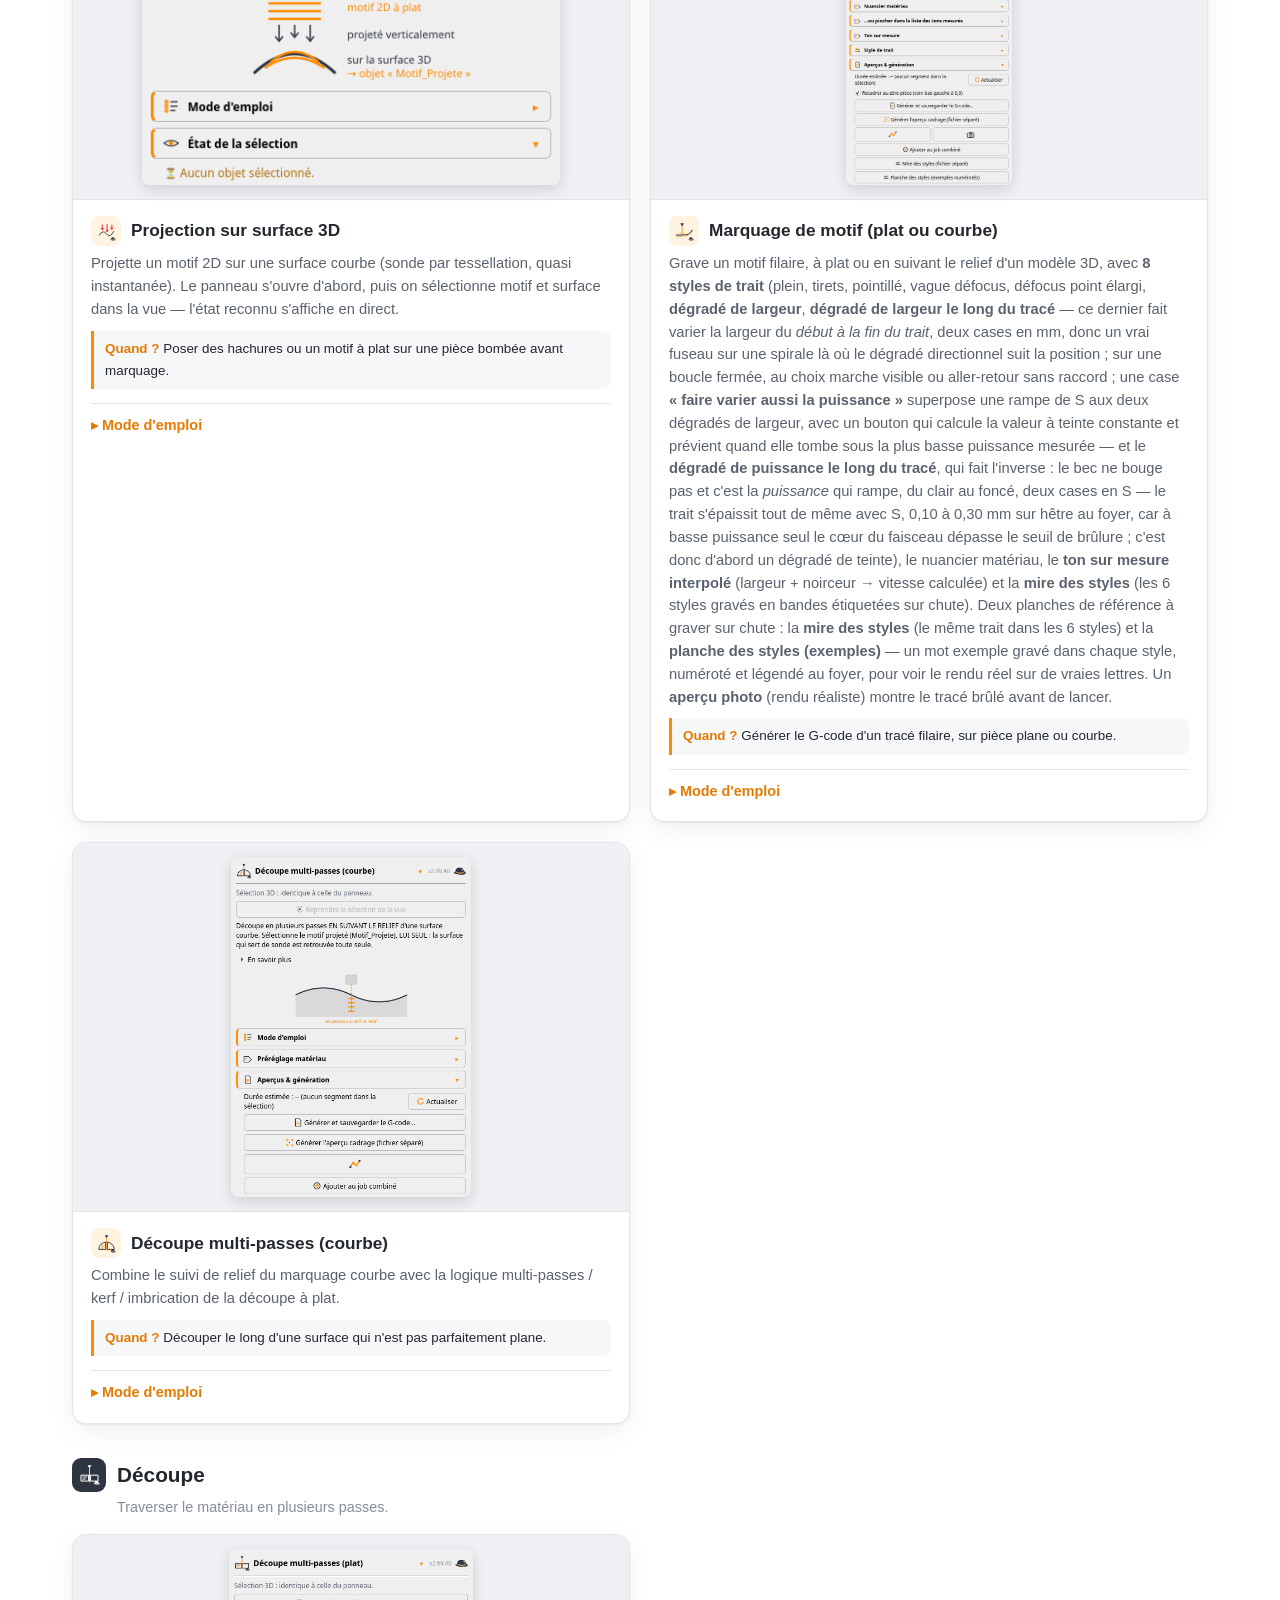
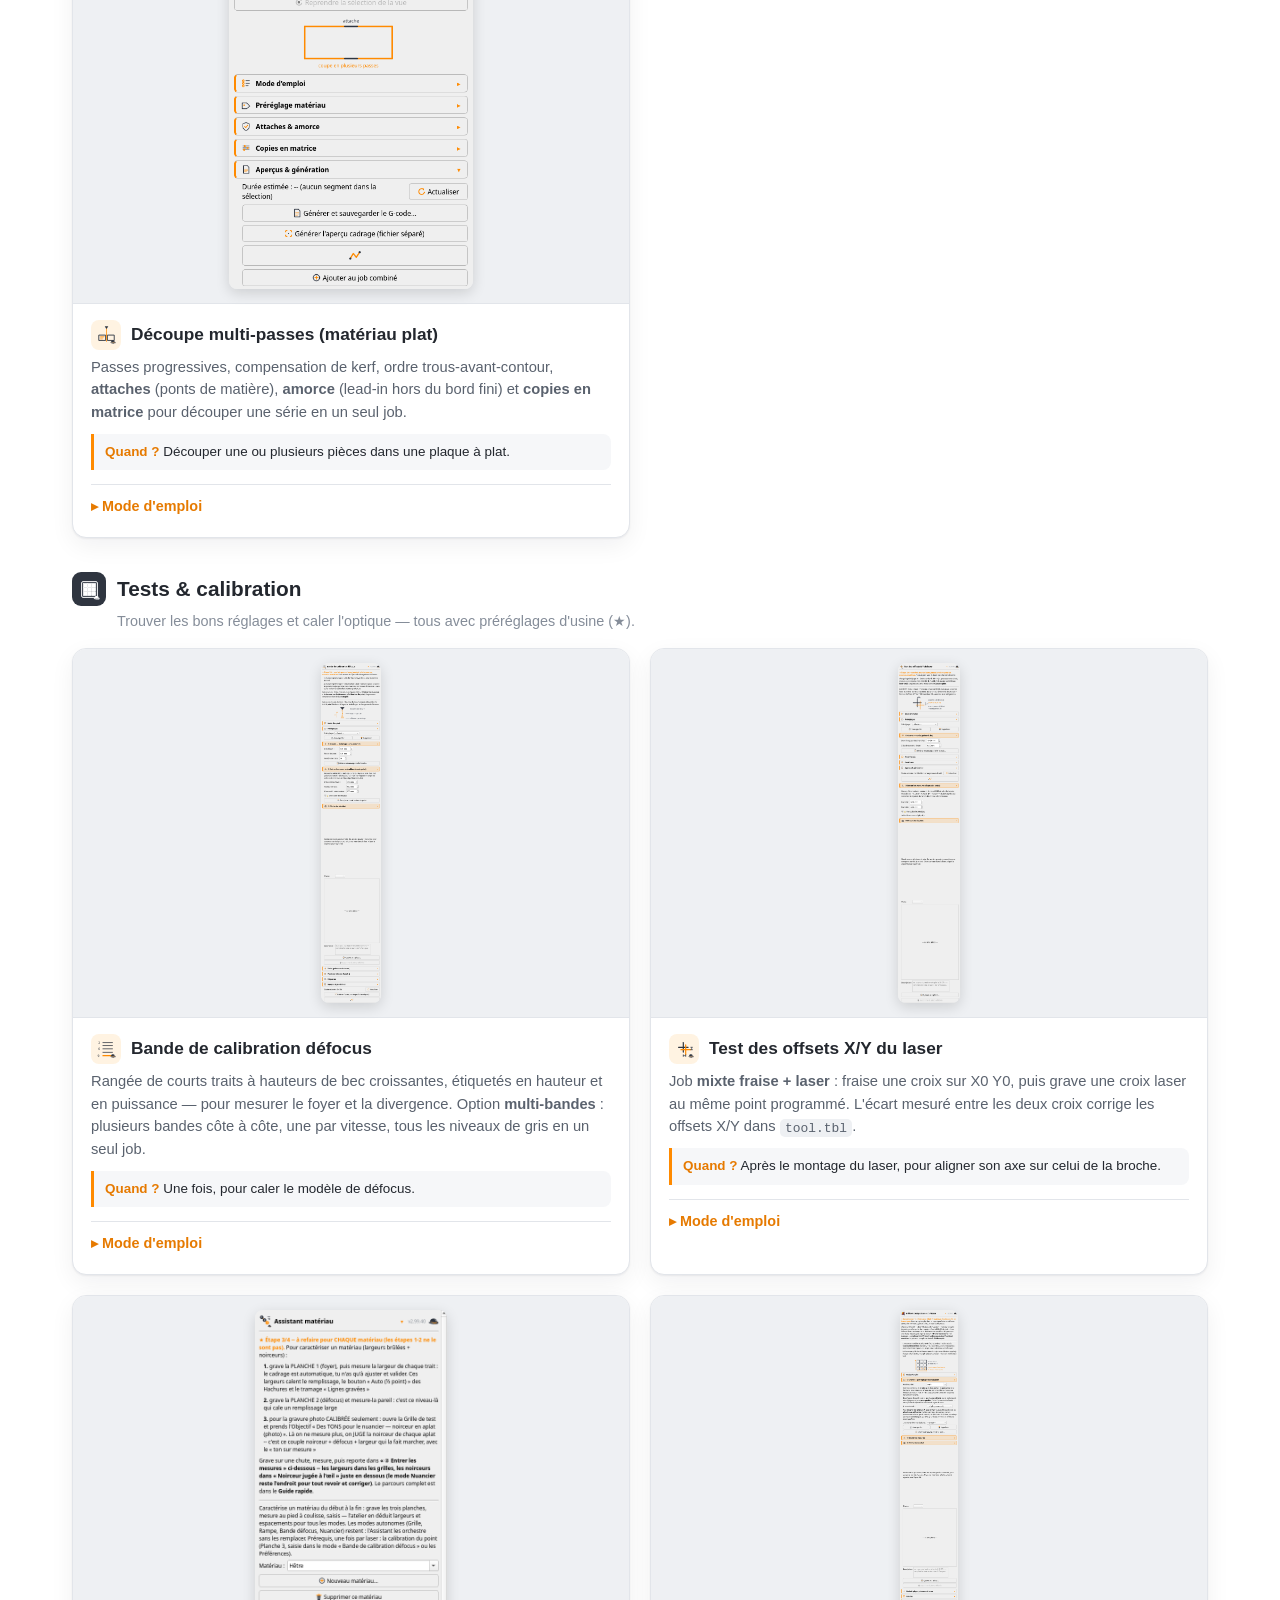
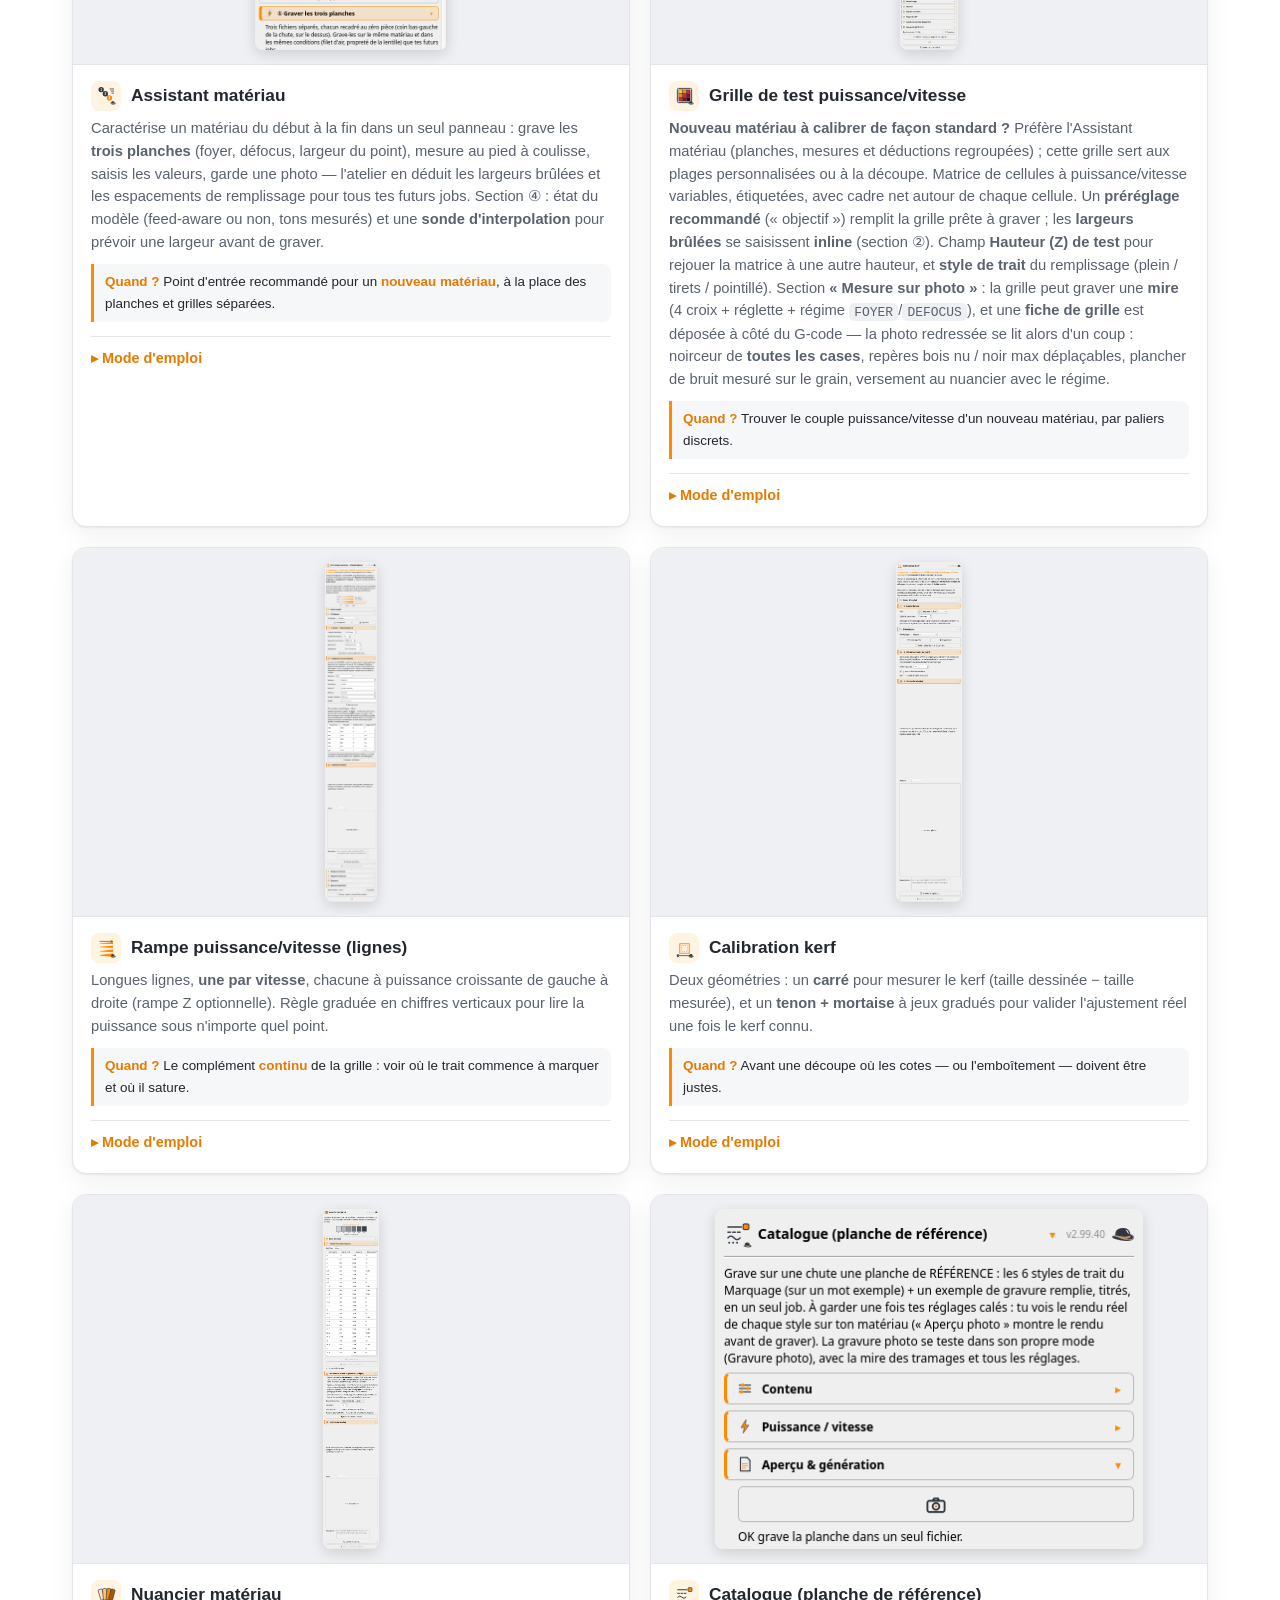
==== commit 80ac137d: "v2.99.48 — lecture ligne à ligne de task_panels.py : quatorze défauts Les 20 871 lignes lues d'un bo" ====
--- a/docs/index.html
+++ b/docs/index.html
@@ -57,7 +57,7 @@
   <div class="wrap hero-grid">
     <div>
       <div class="badges">
-        <span class="badge">Version <b>2.99.47</b></span>
+        <span class="badge">Version <b>2.99.48</b></span>
         <span class="badge">Workbench <b>FreeCAD 1.1</b></span>
         <span class="badge">Cible <b>LinuxCNC · GRBL · grblHAL</b></span>
         <span class="badge">Testé sur <b>PrintNC</b> + <b>LT-80W-AA-PRO</b></span>
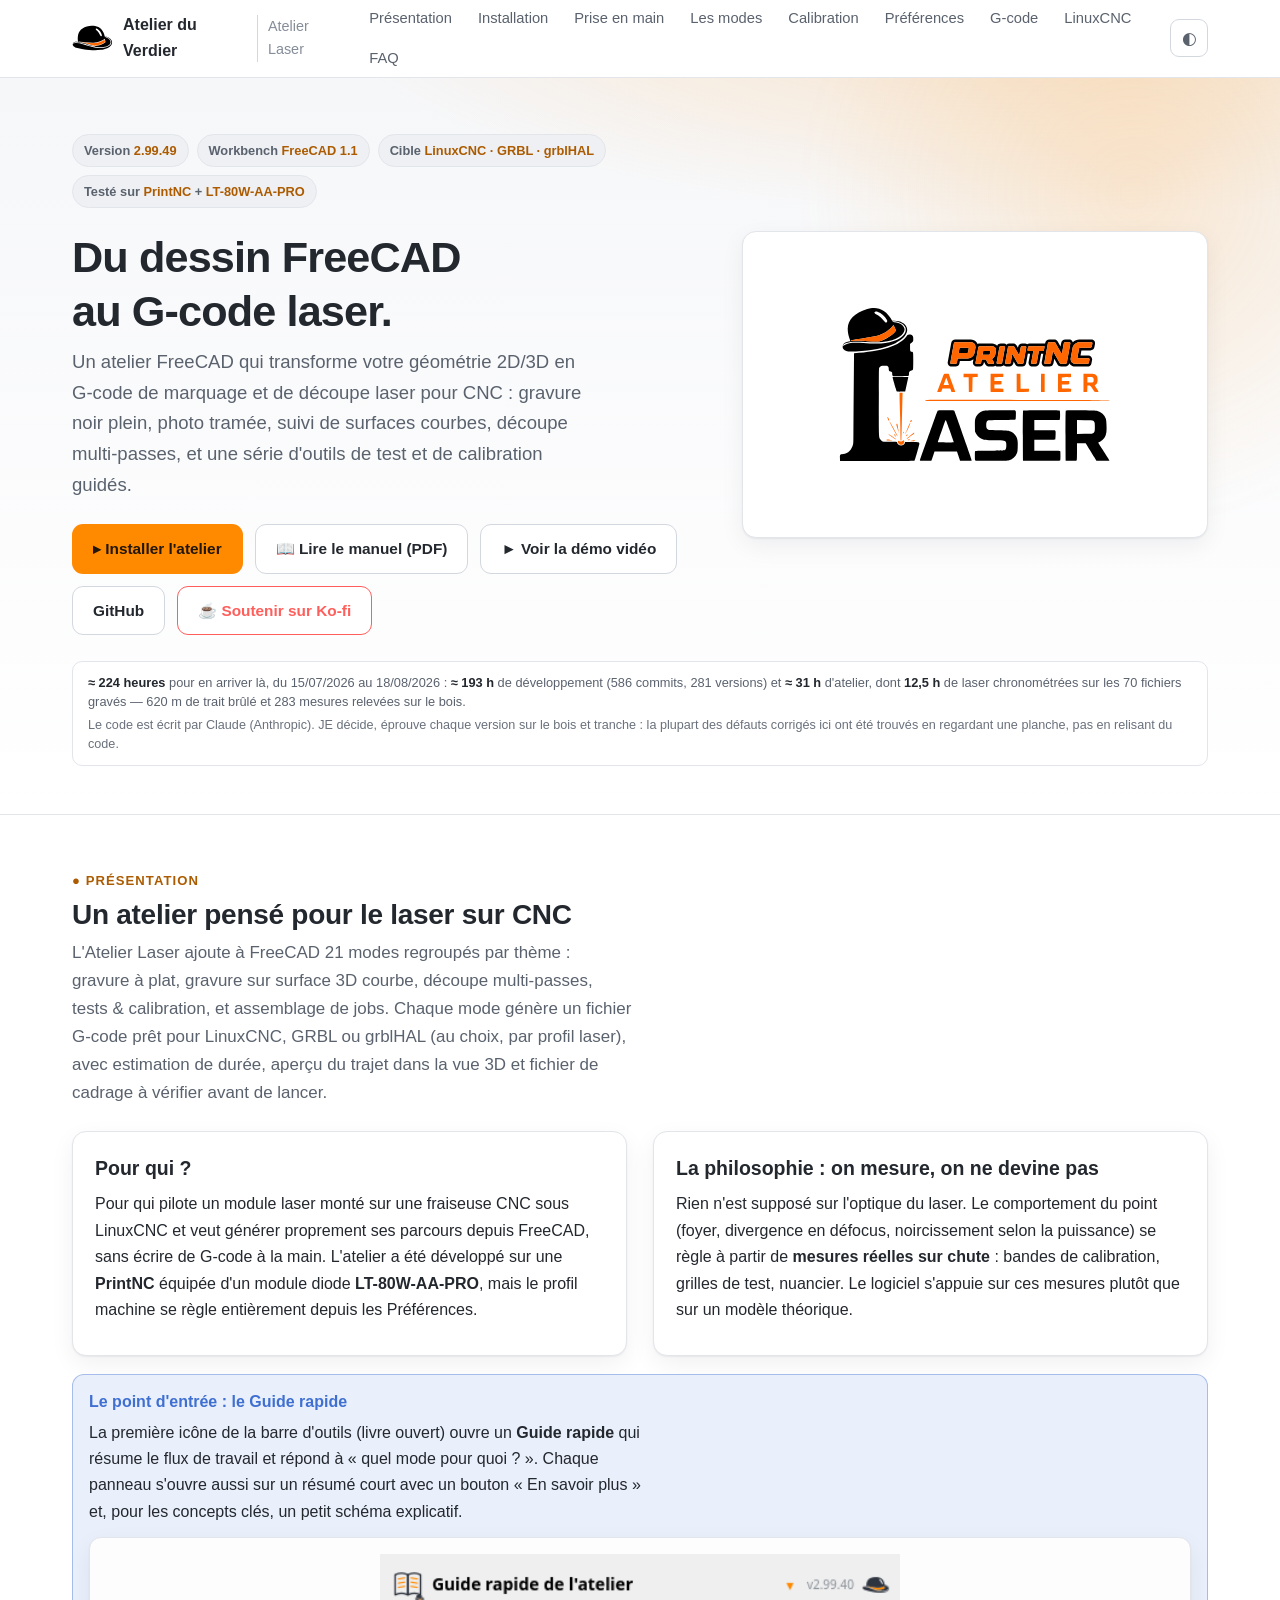
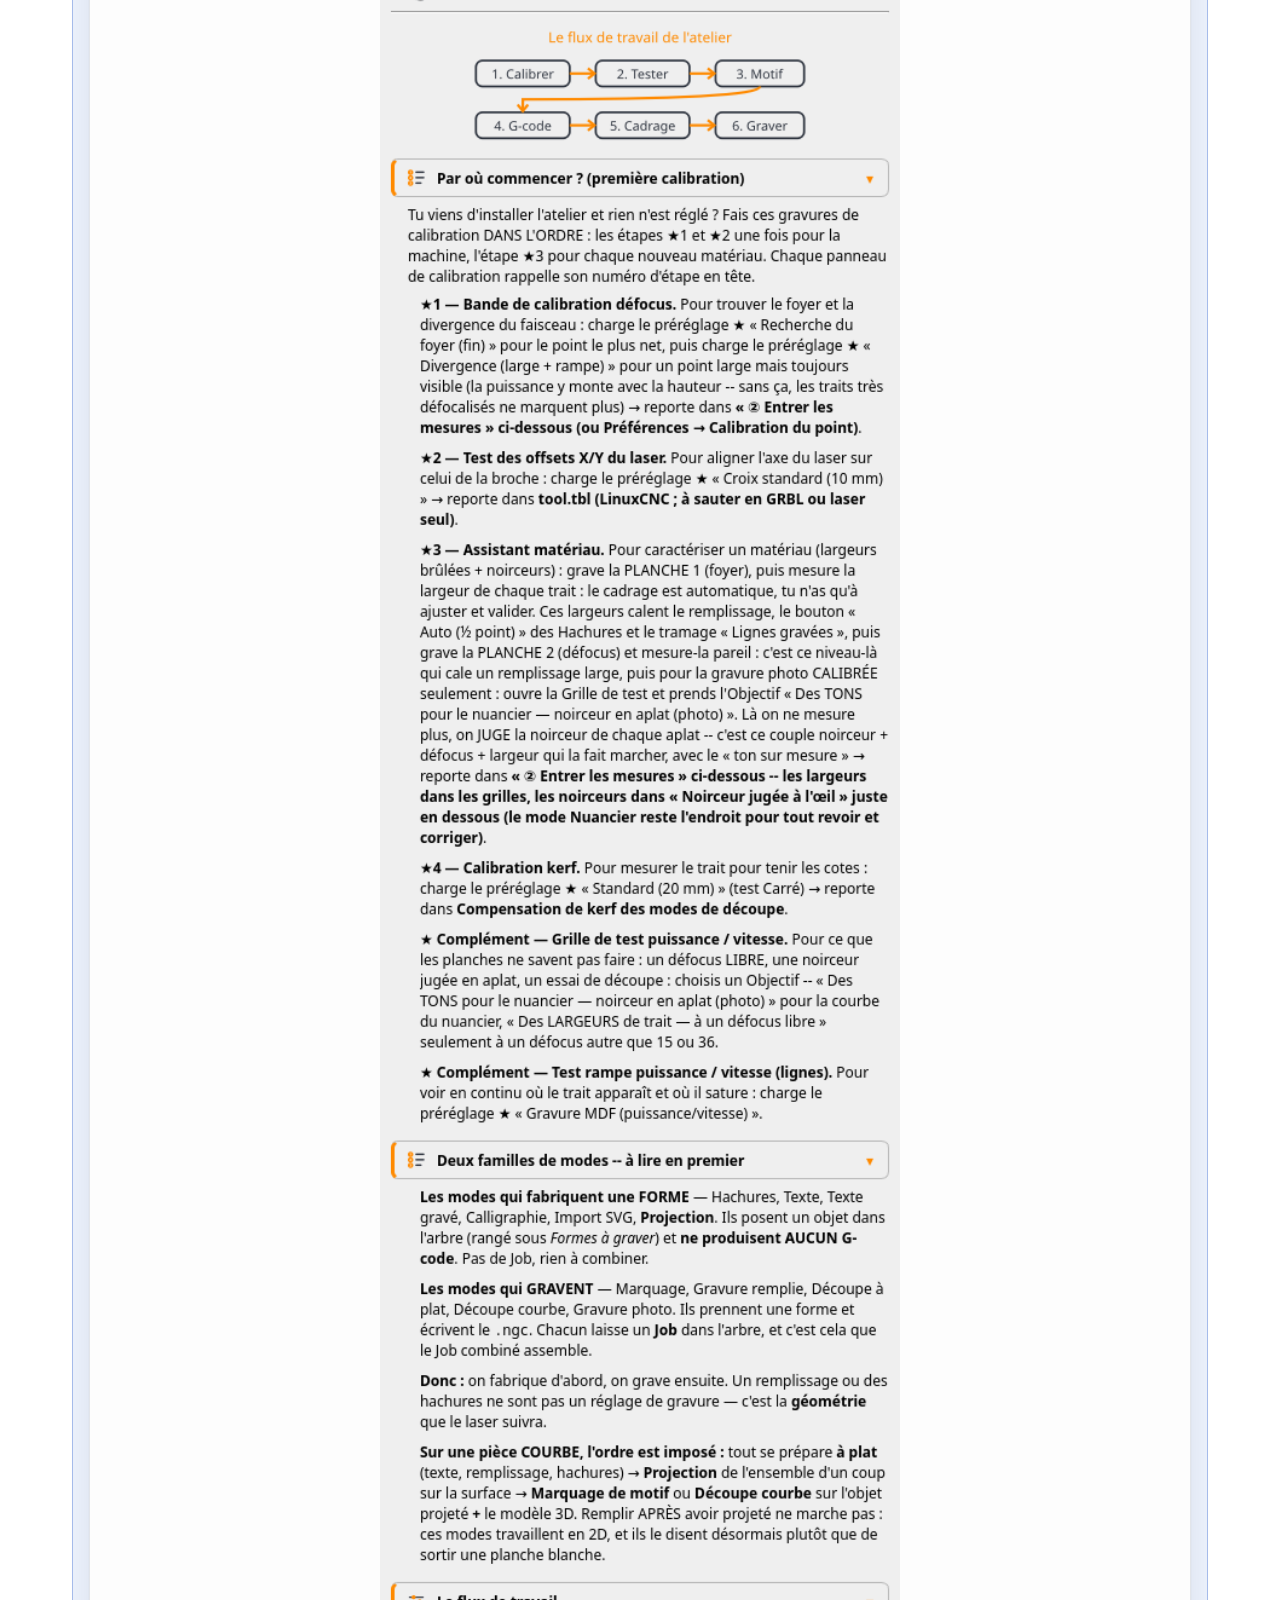
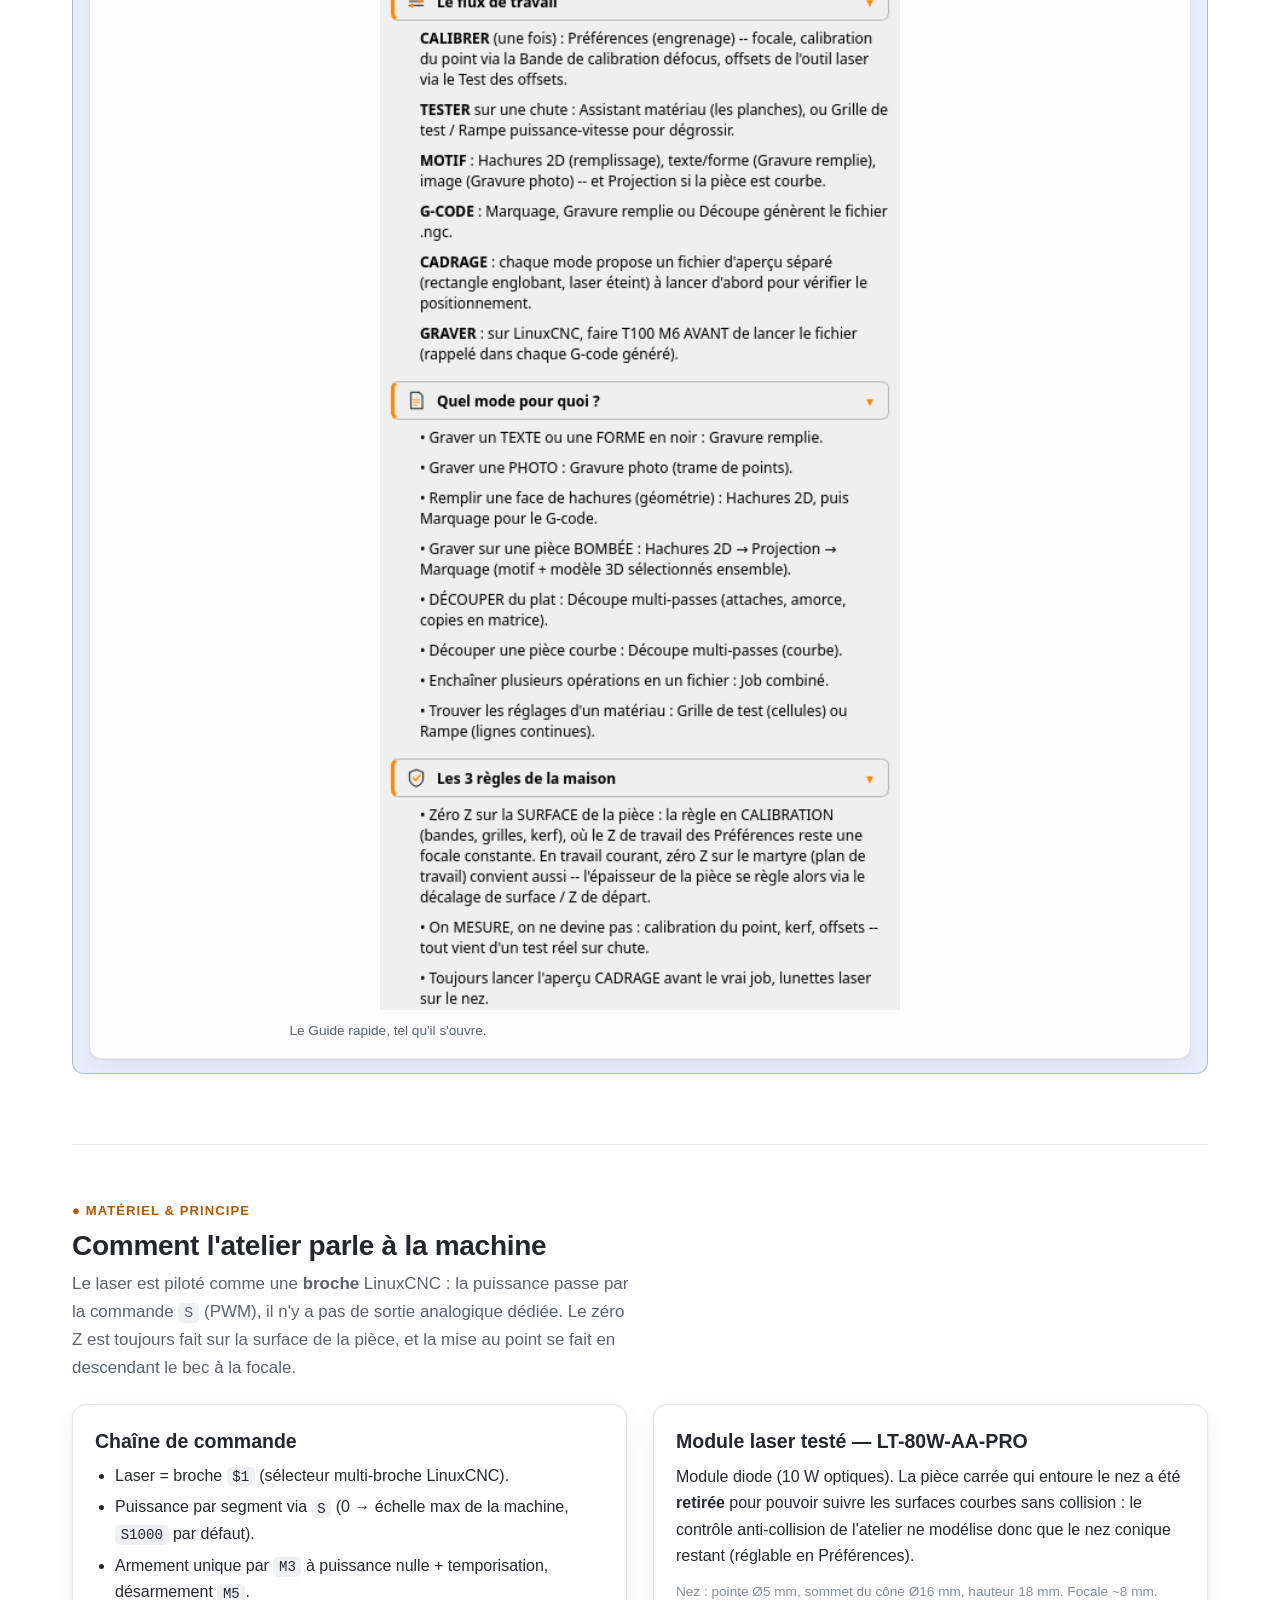
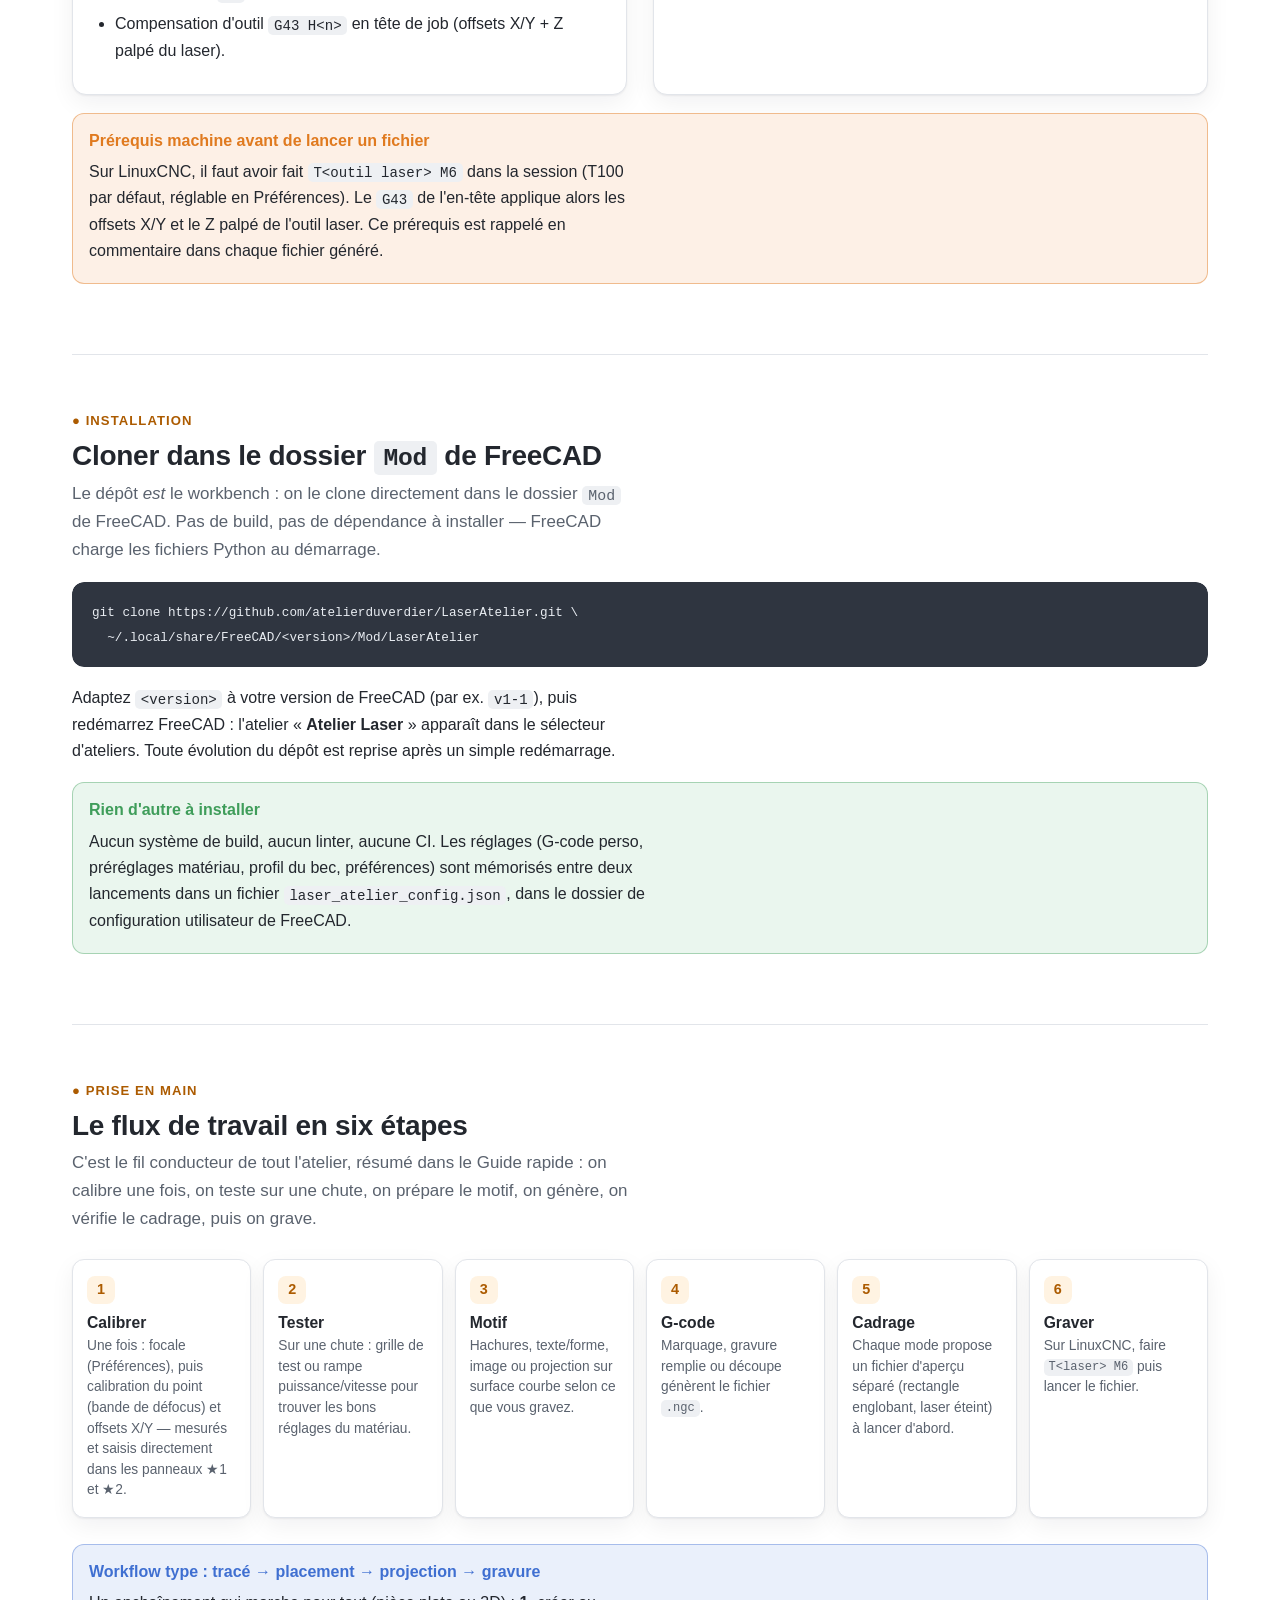
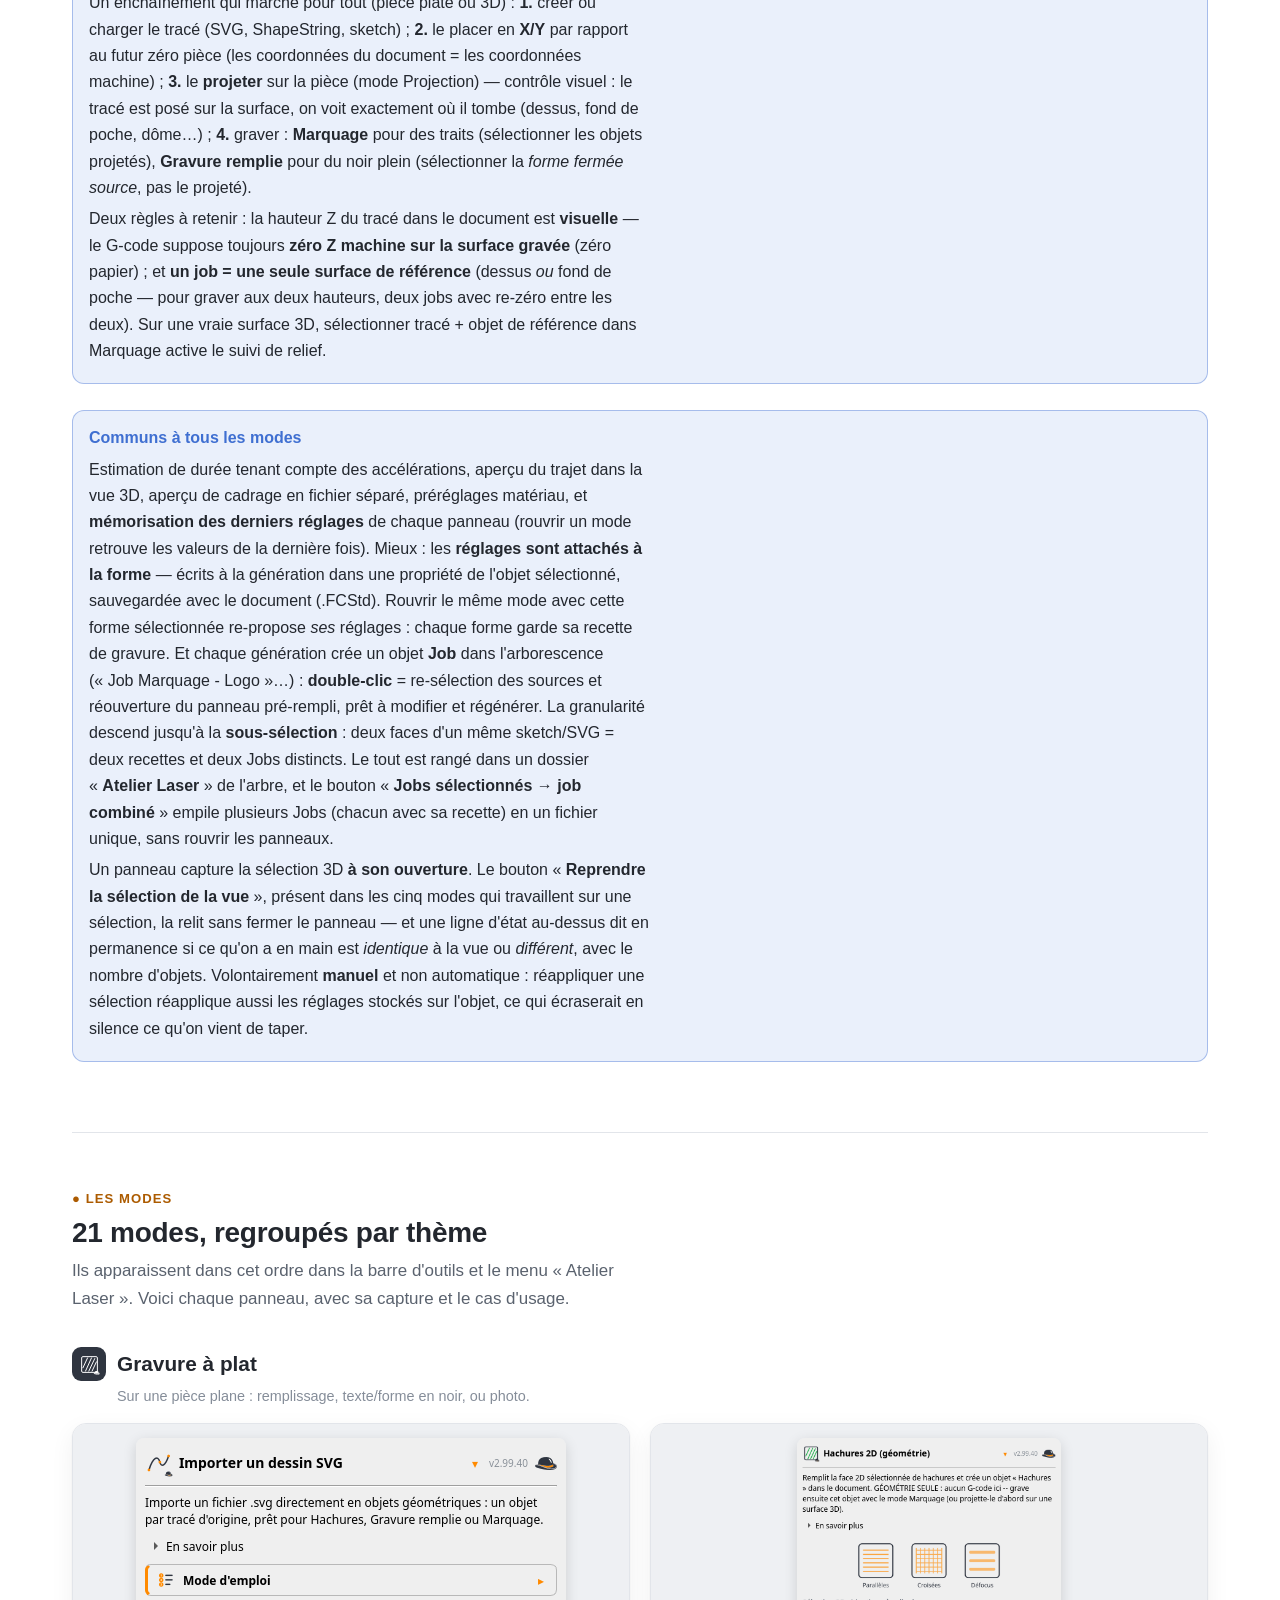
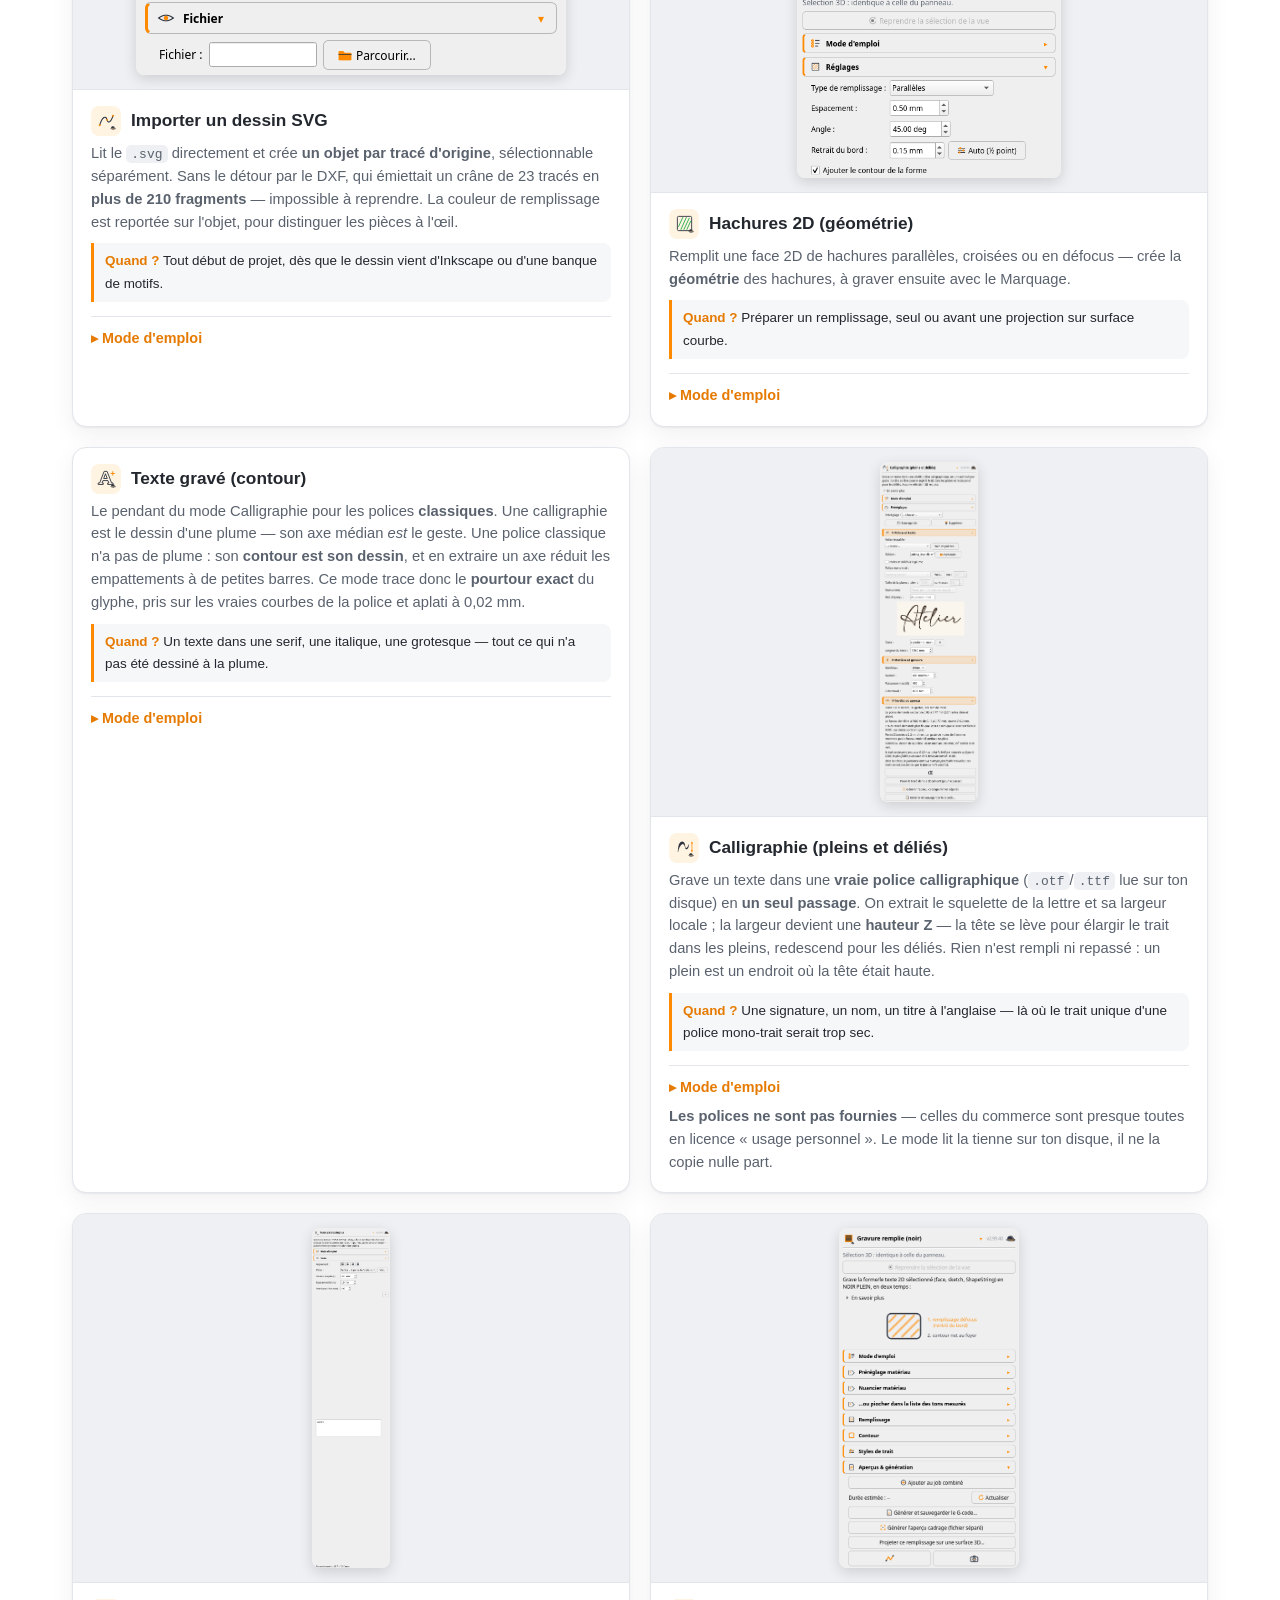
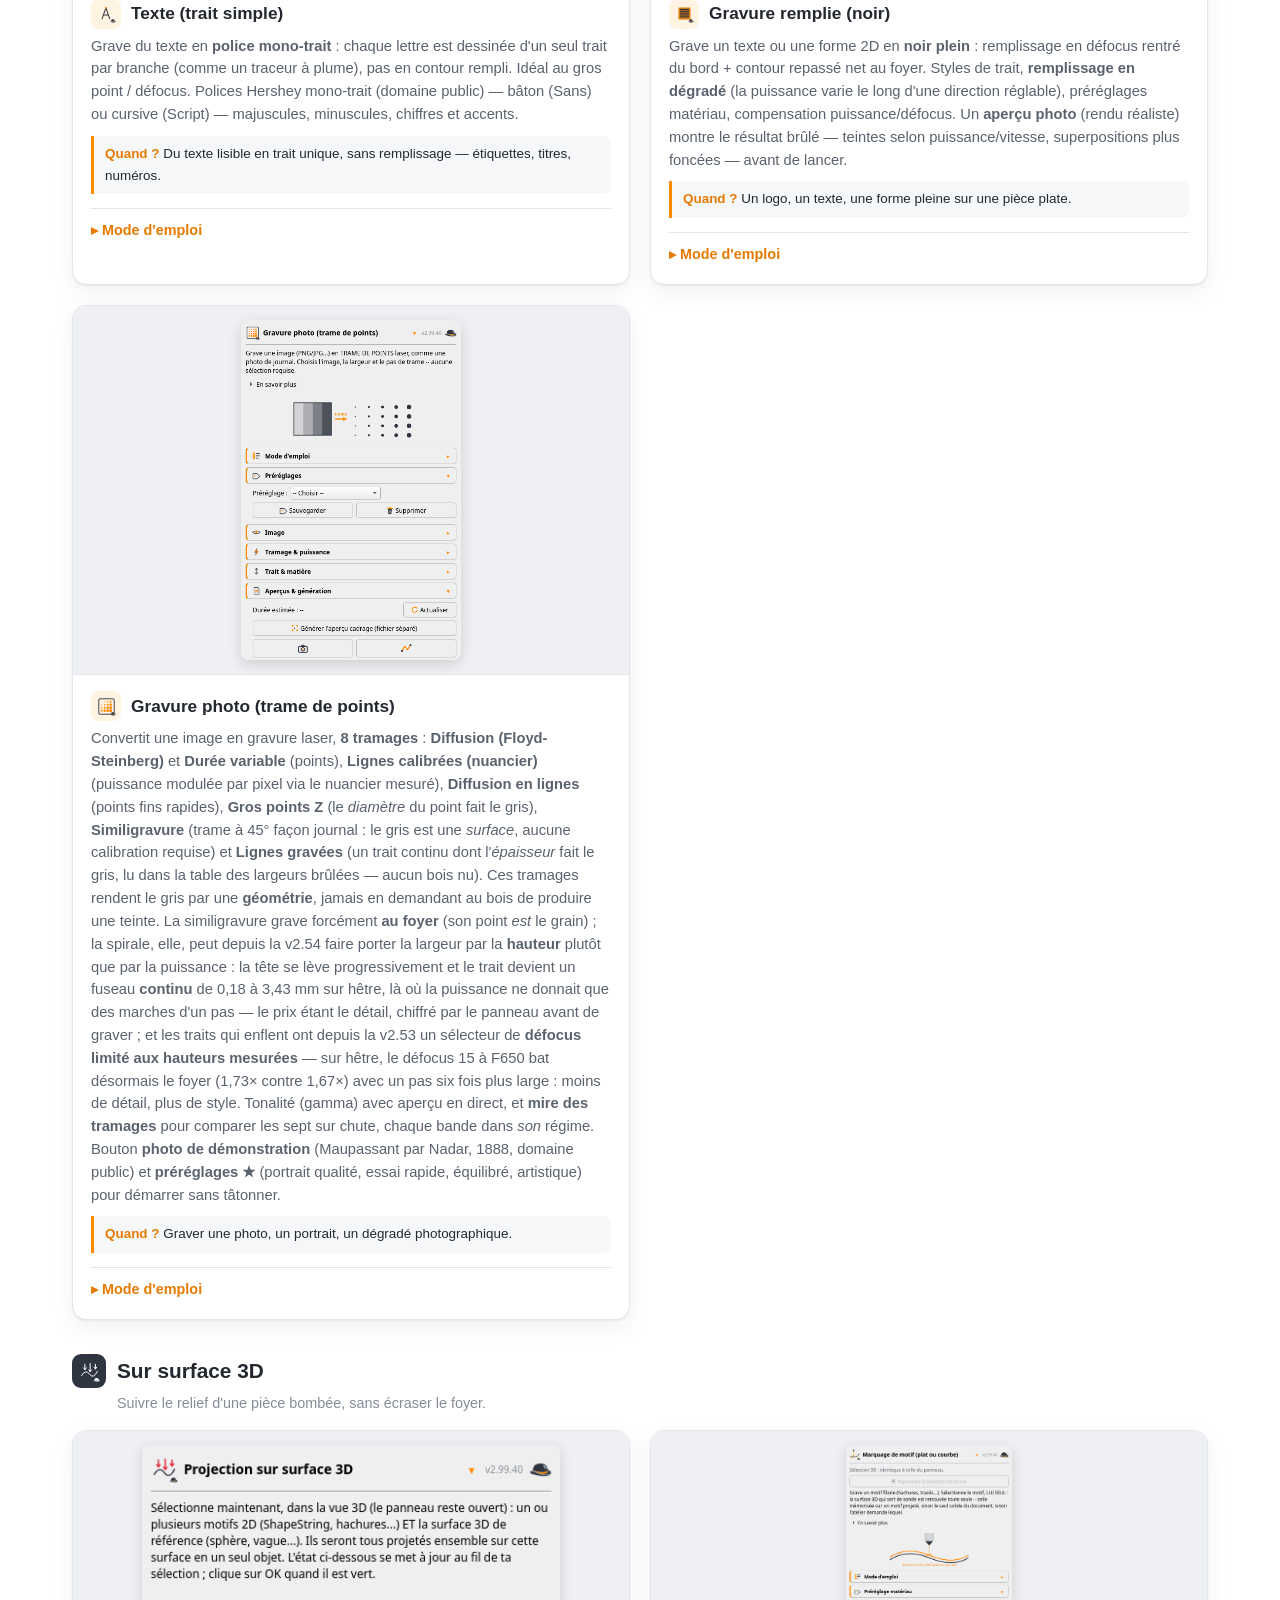
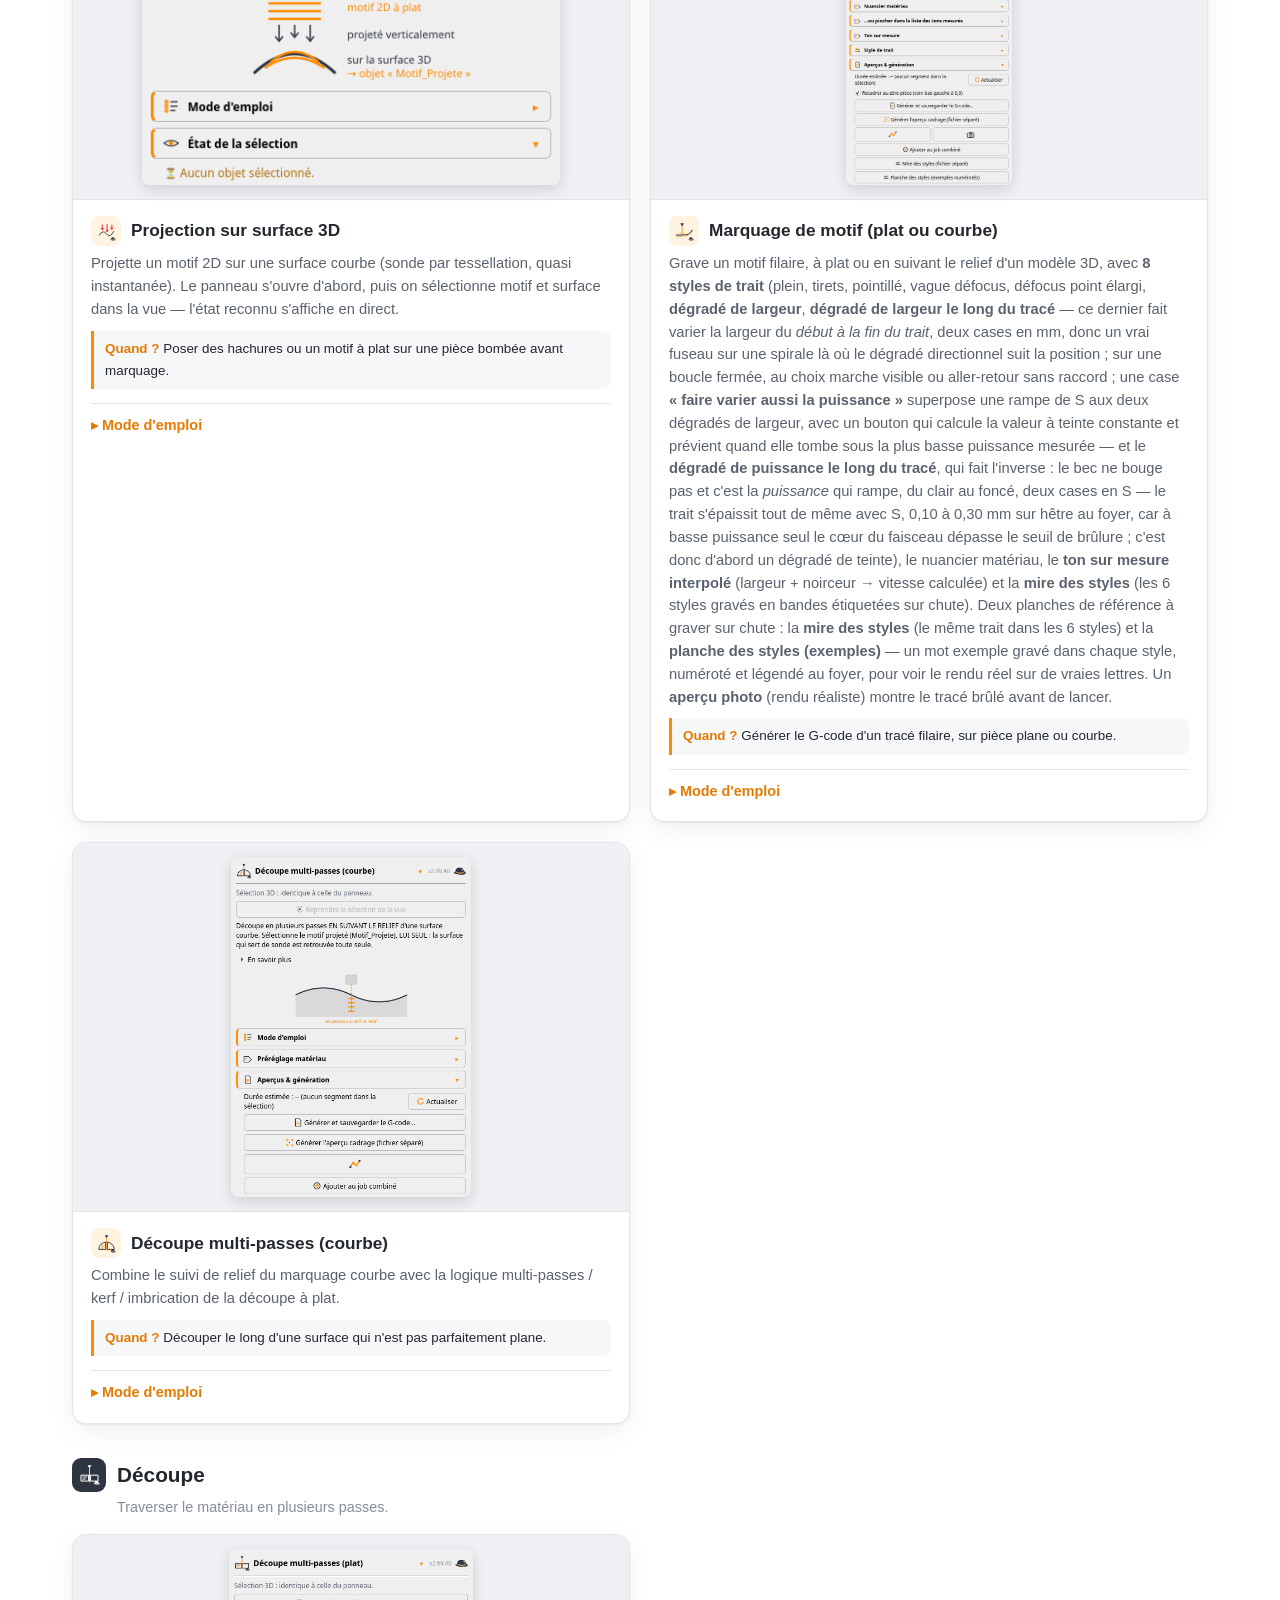
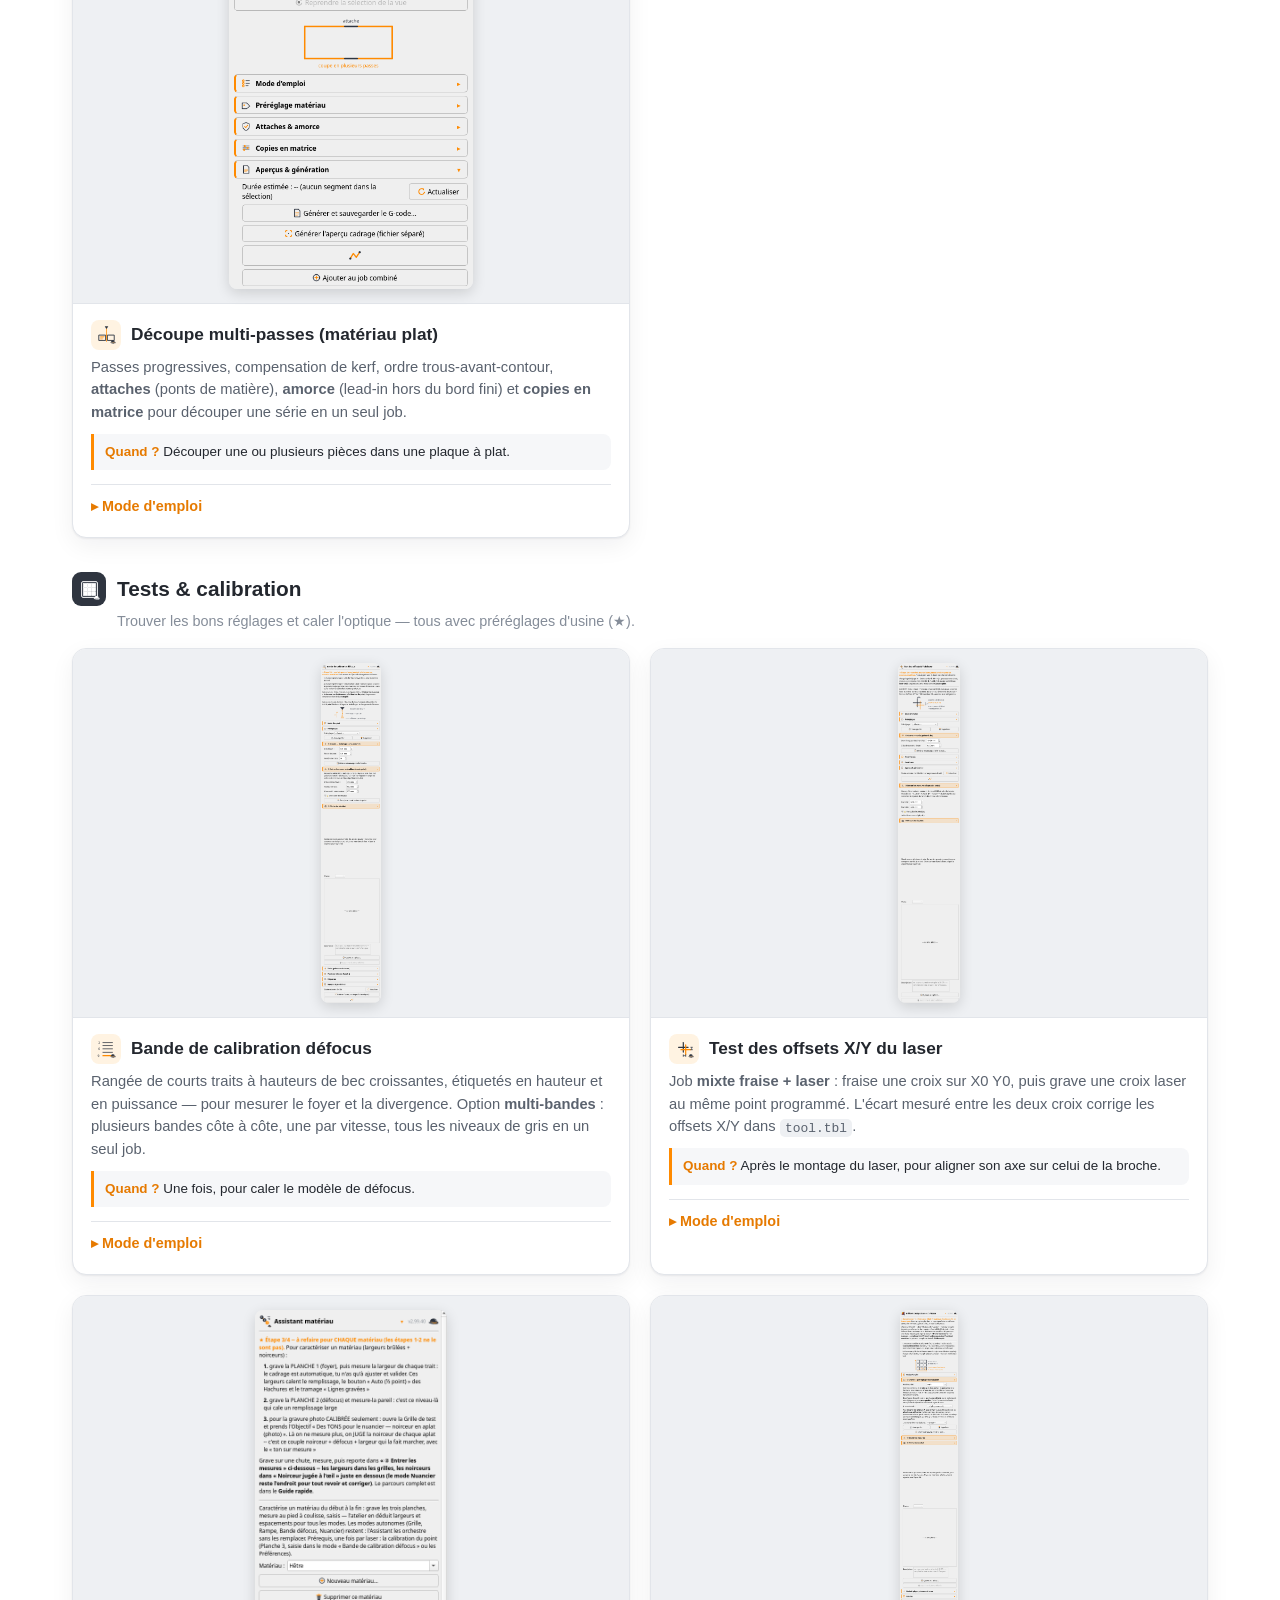
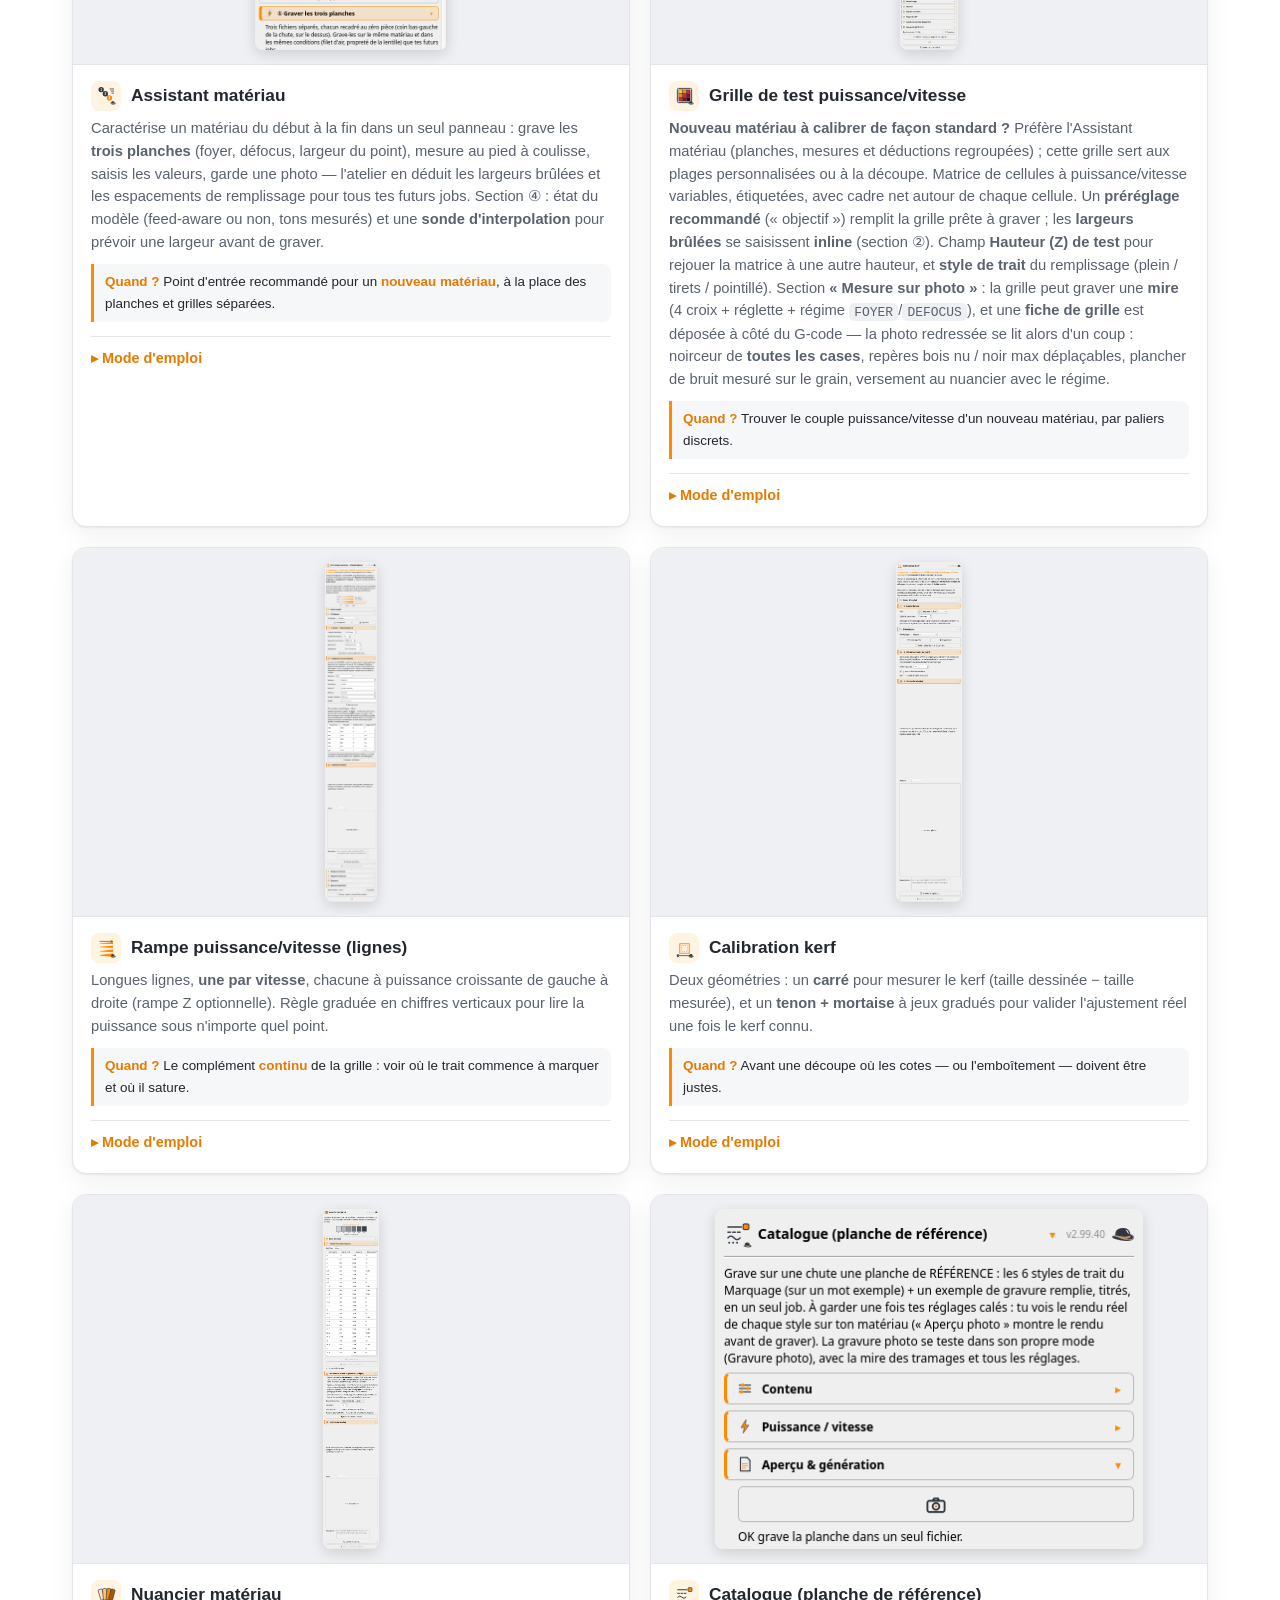
==== commit 5b271ab7: "v2.99.49 — lecture ligne à ligne de laser_jobs.py : quatre défauts 953 lignes lues, quatre défauts r" ====
--- a/docs/index.html
+++ b/docs/index.html
@@ -57,7 +57,7 @@
   <div class="wrap hero-grid">
     <div>
       <div class="badges">
-        <span class="badge">Version <b>2.99.48</b></span>
+        <span class="badge">Version <b>2.99.49</b></span>
         <span class="badge">Workbench <b>FreeCAD 1.1</b></span>
         <span class="badge">Cible <b>LinuxCNC · GRBL · grblHAL</b></span>
         <span class="badge">Testé sur <b>PrintNC</b> + <b>LT-80W-AA-PRO</b></span>
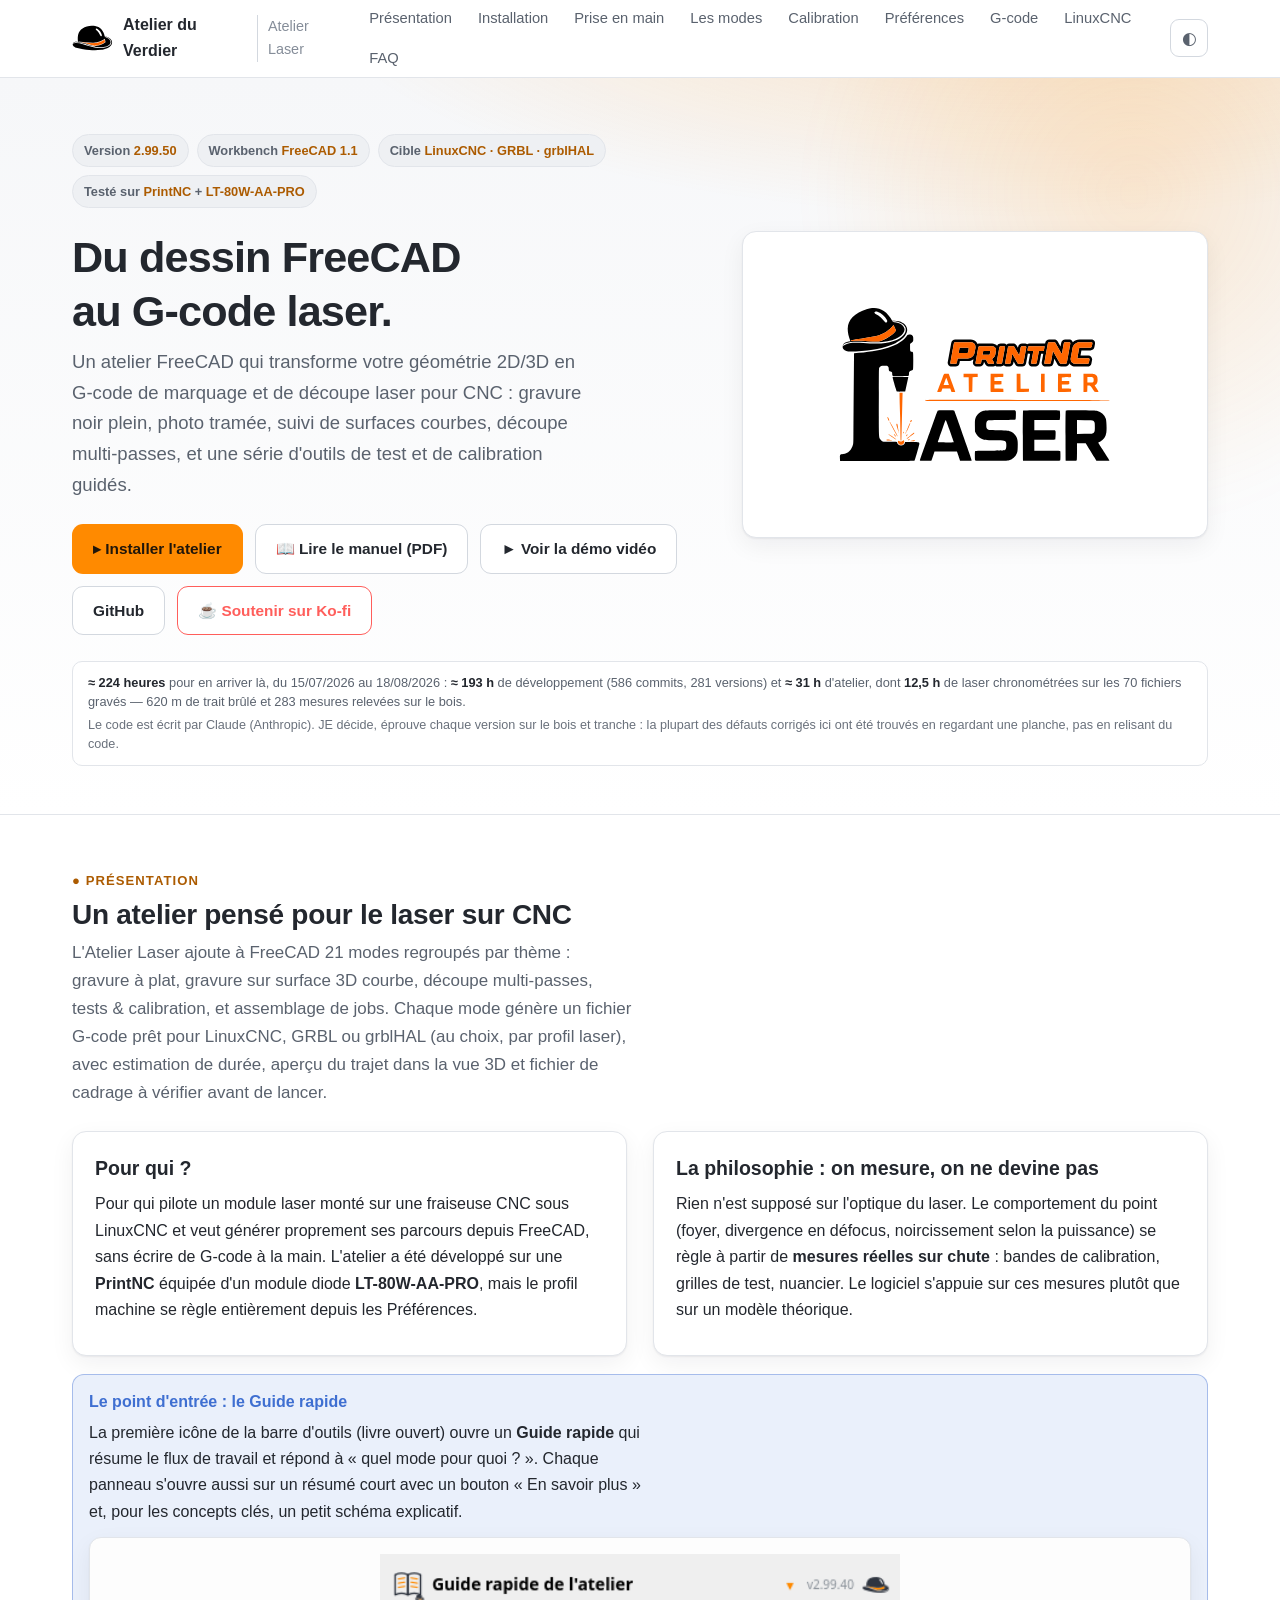
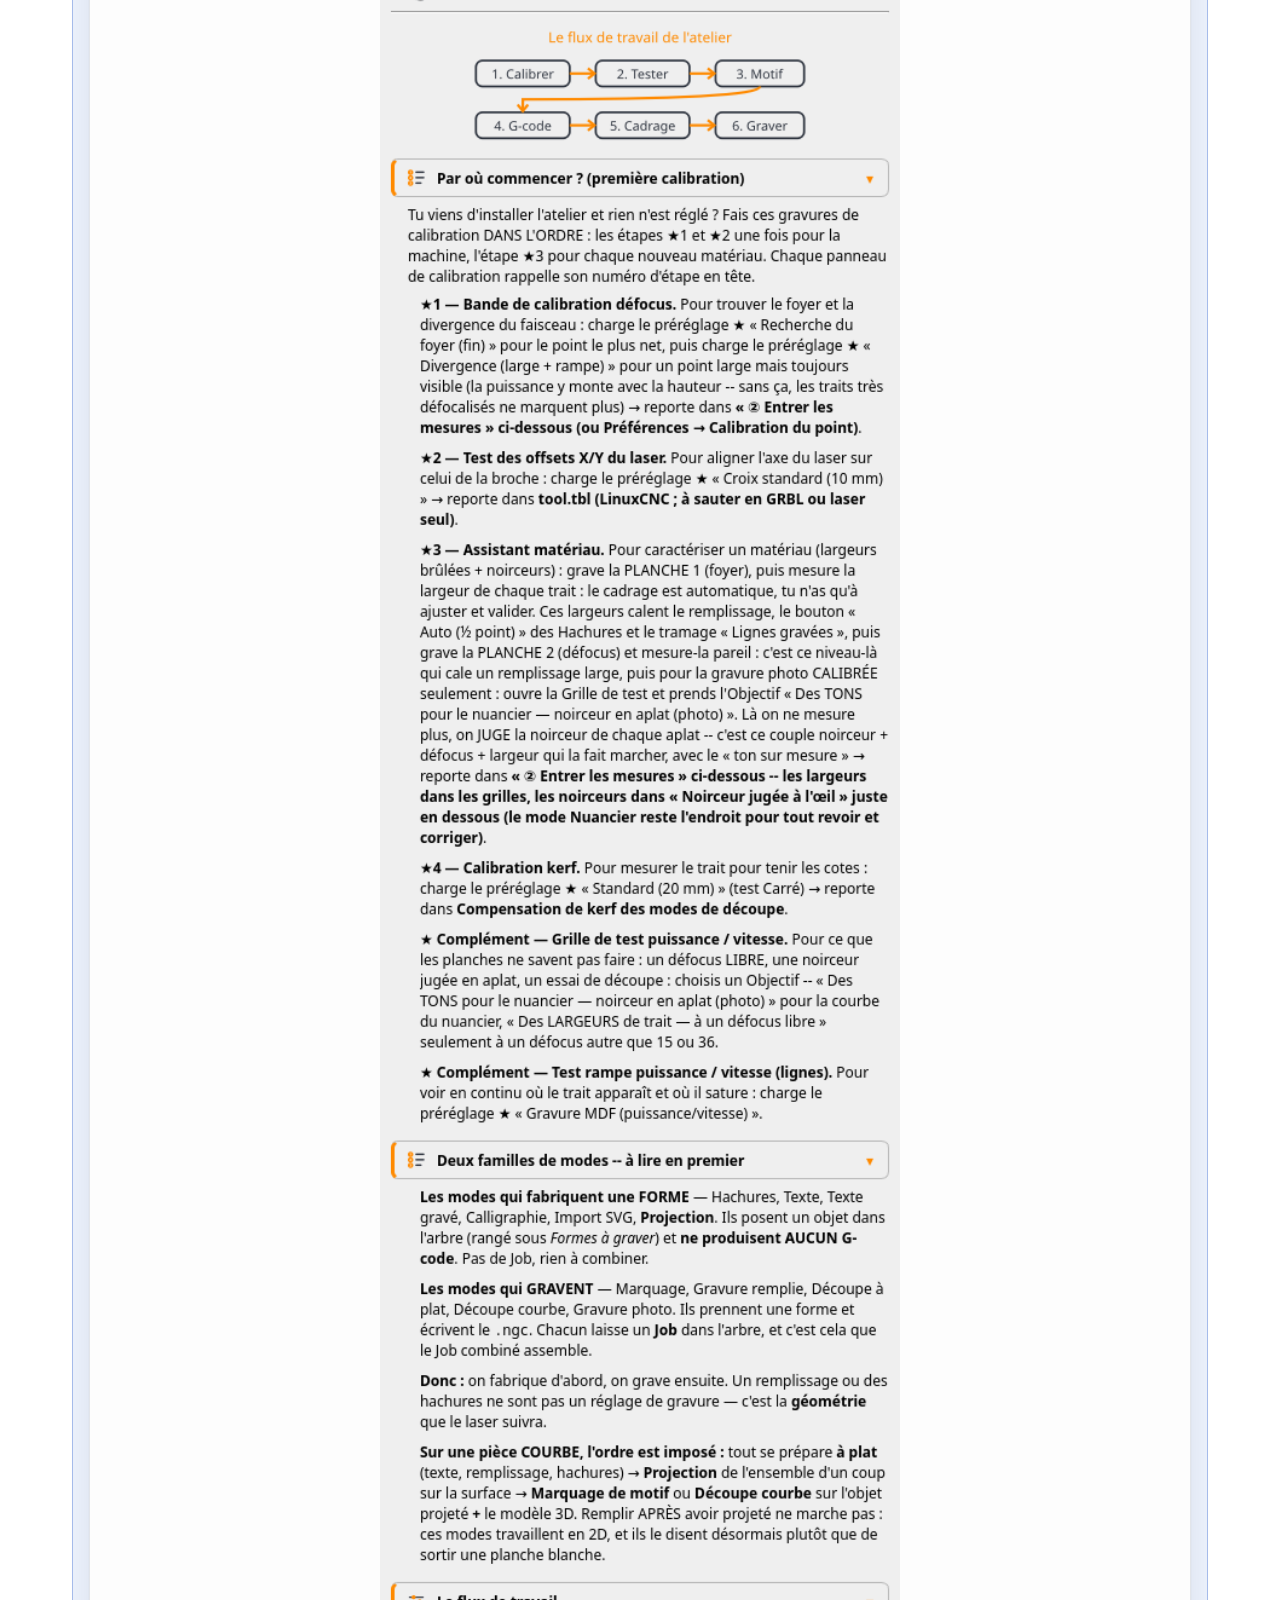
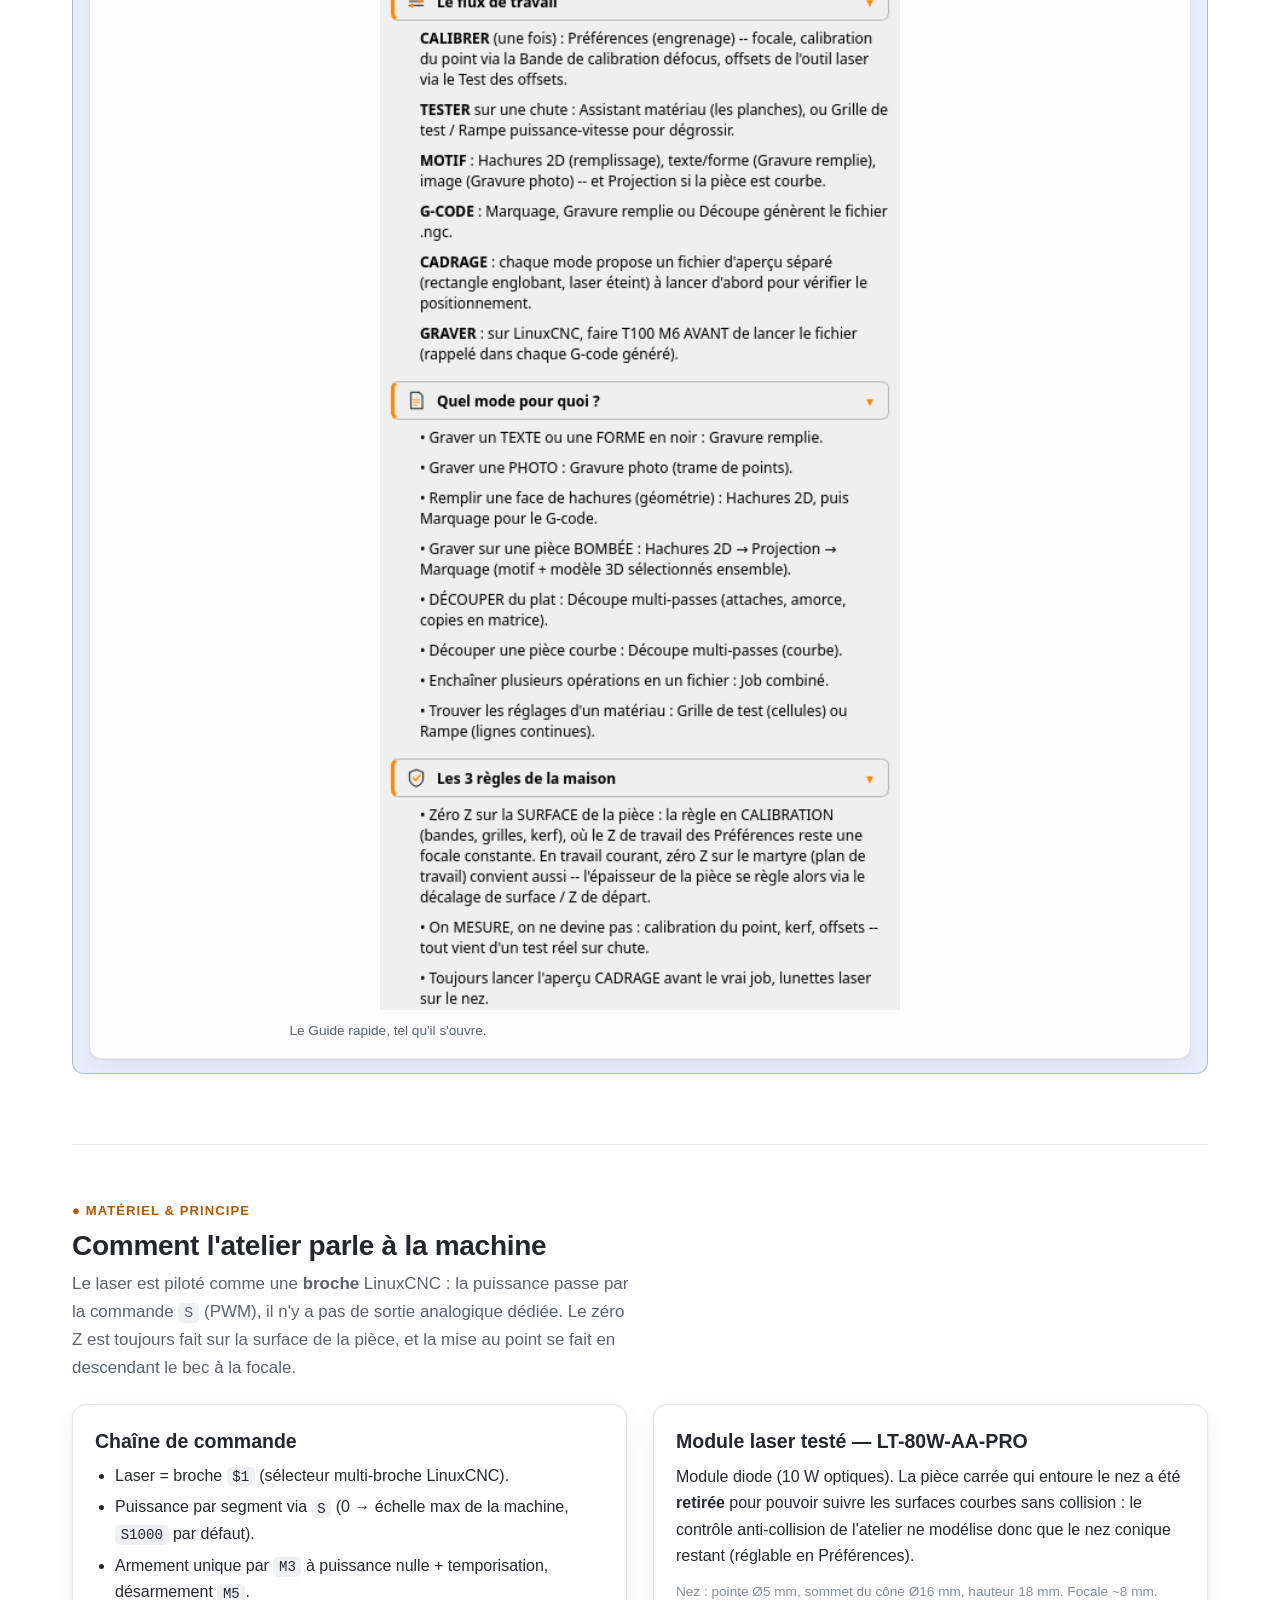
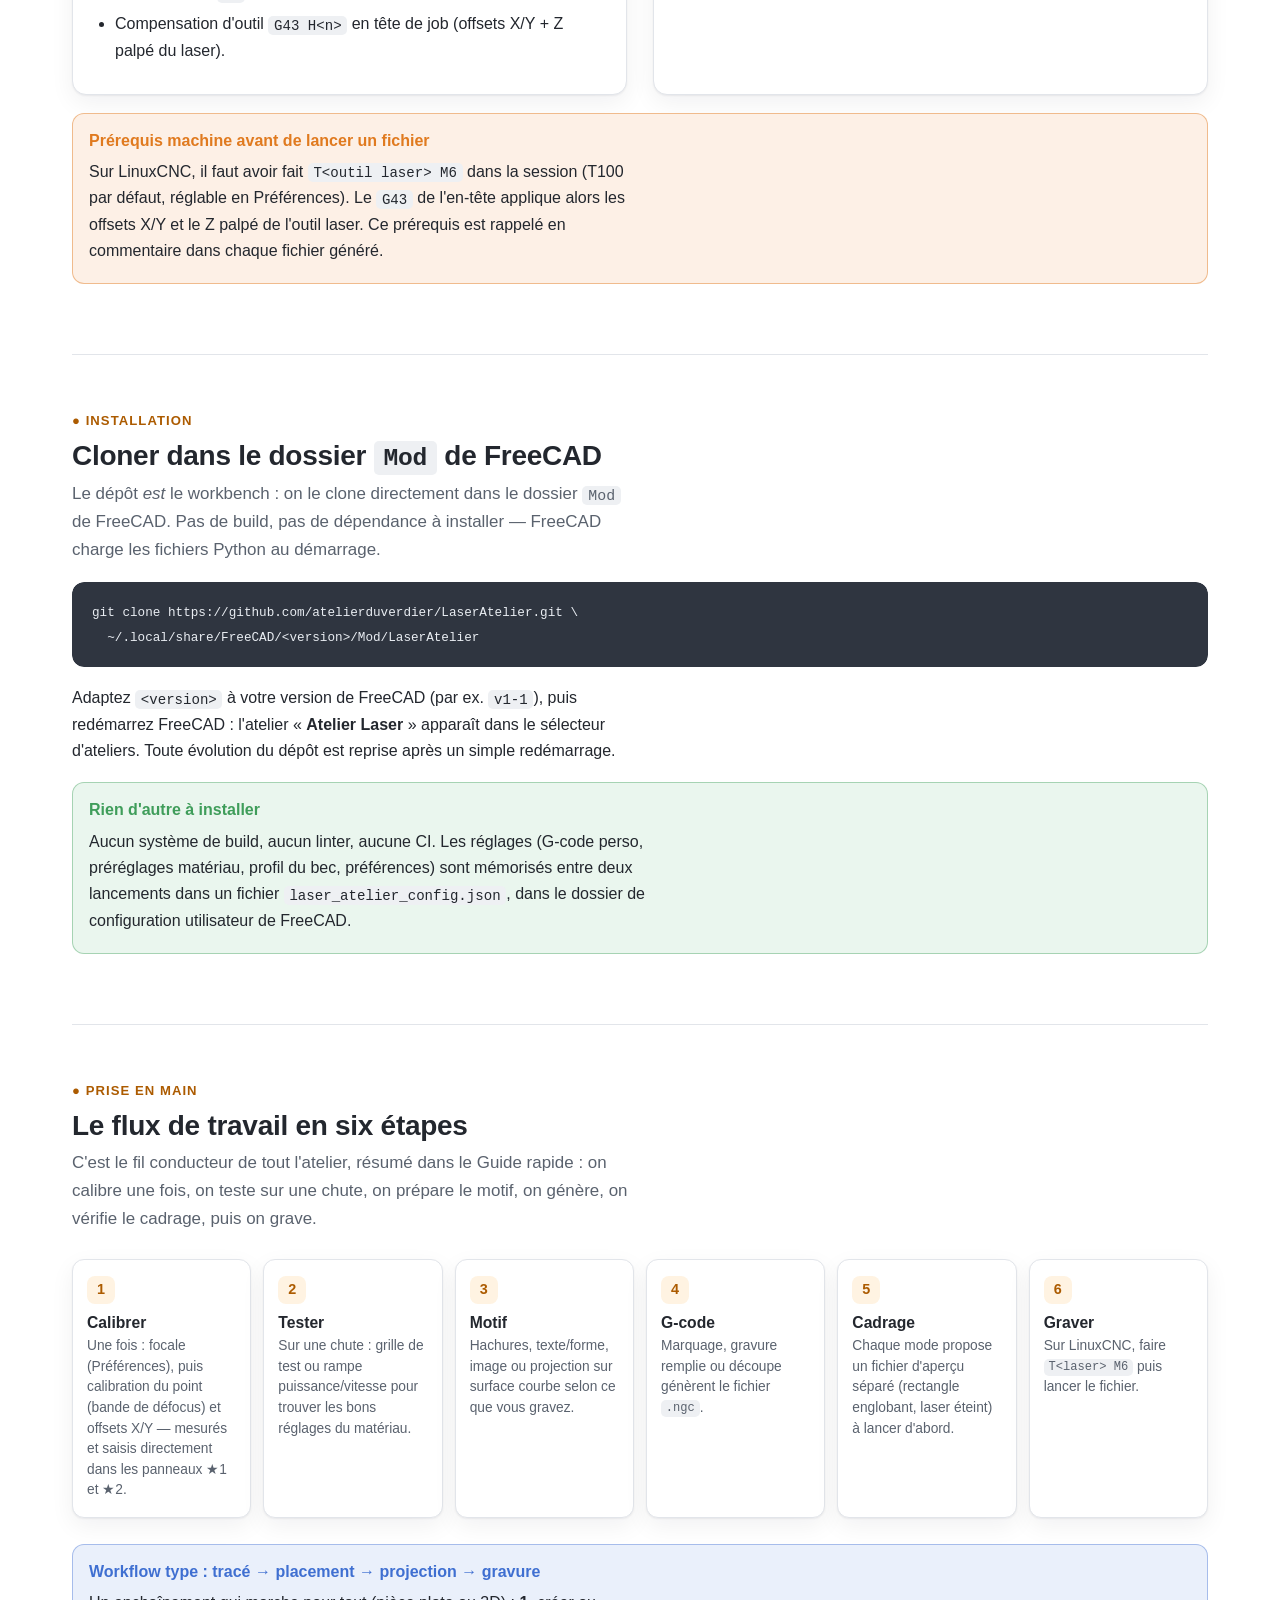
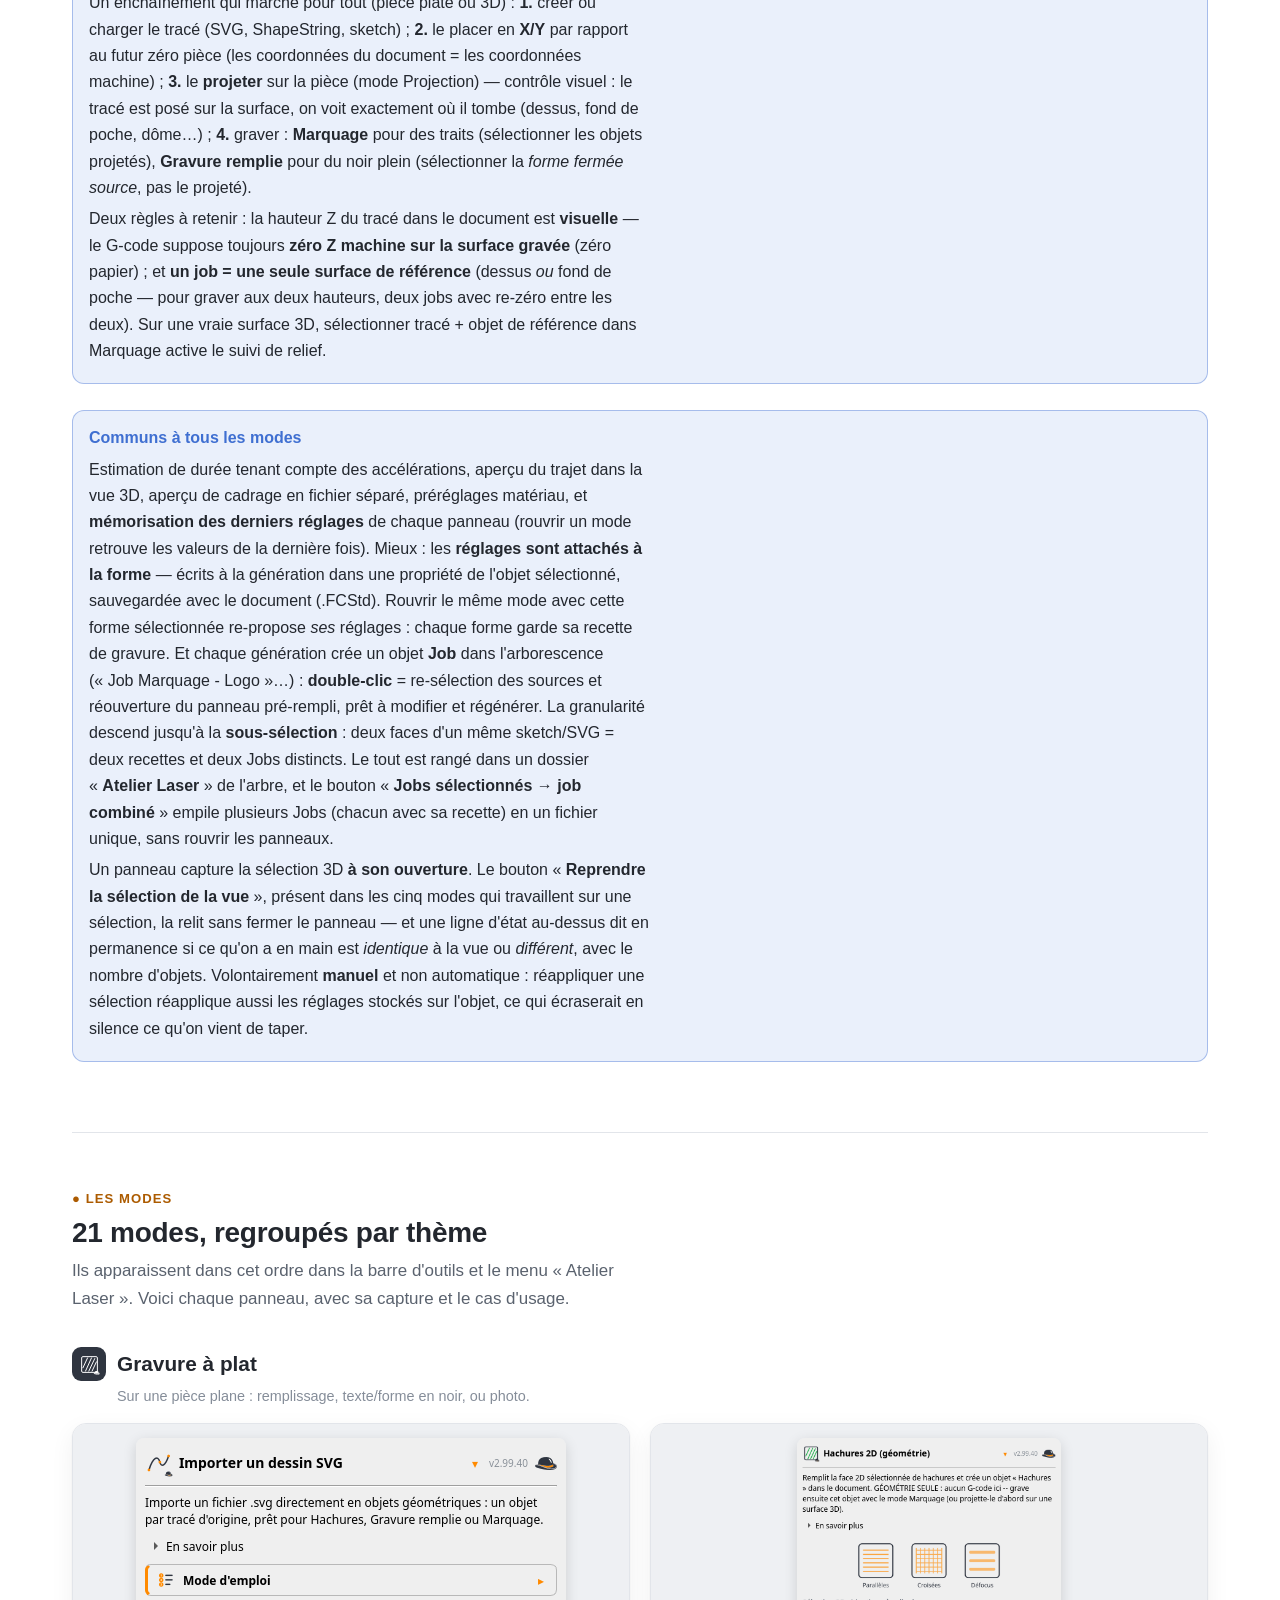
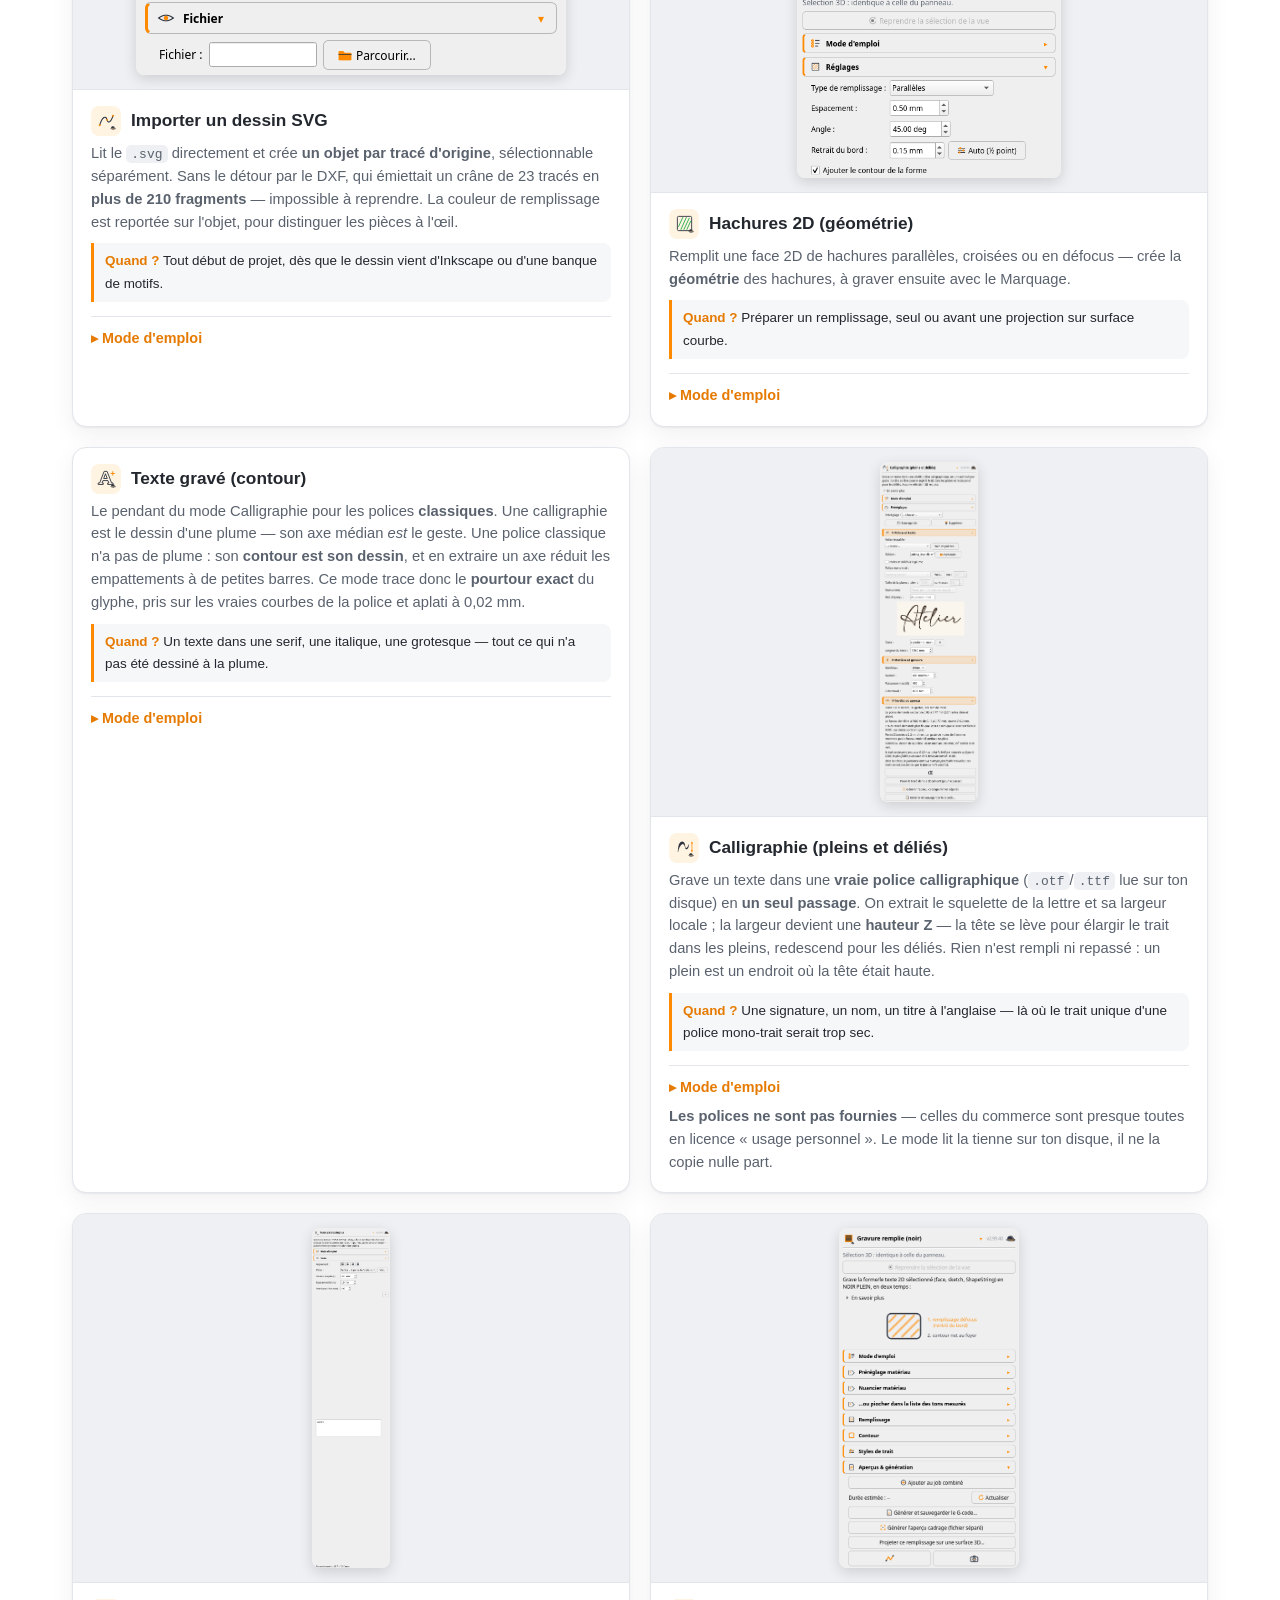
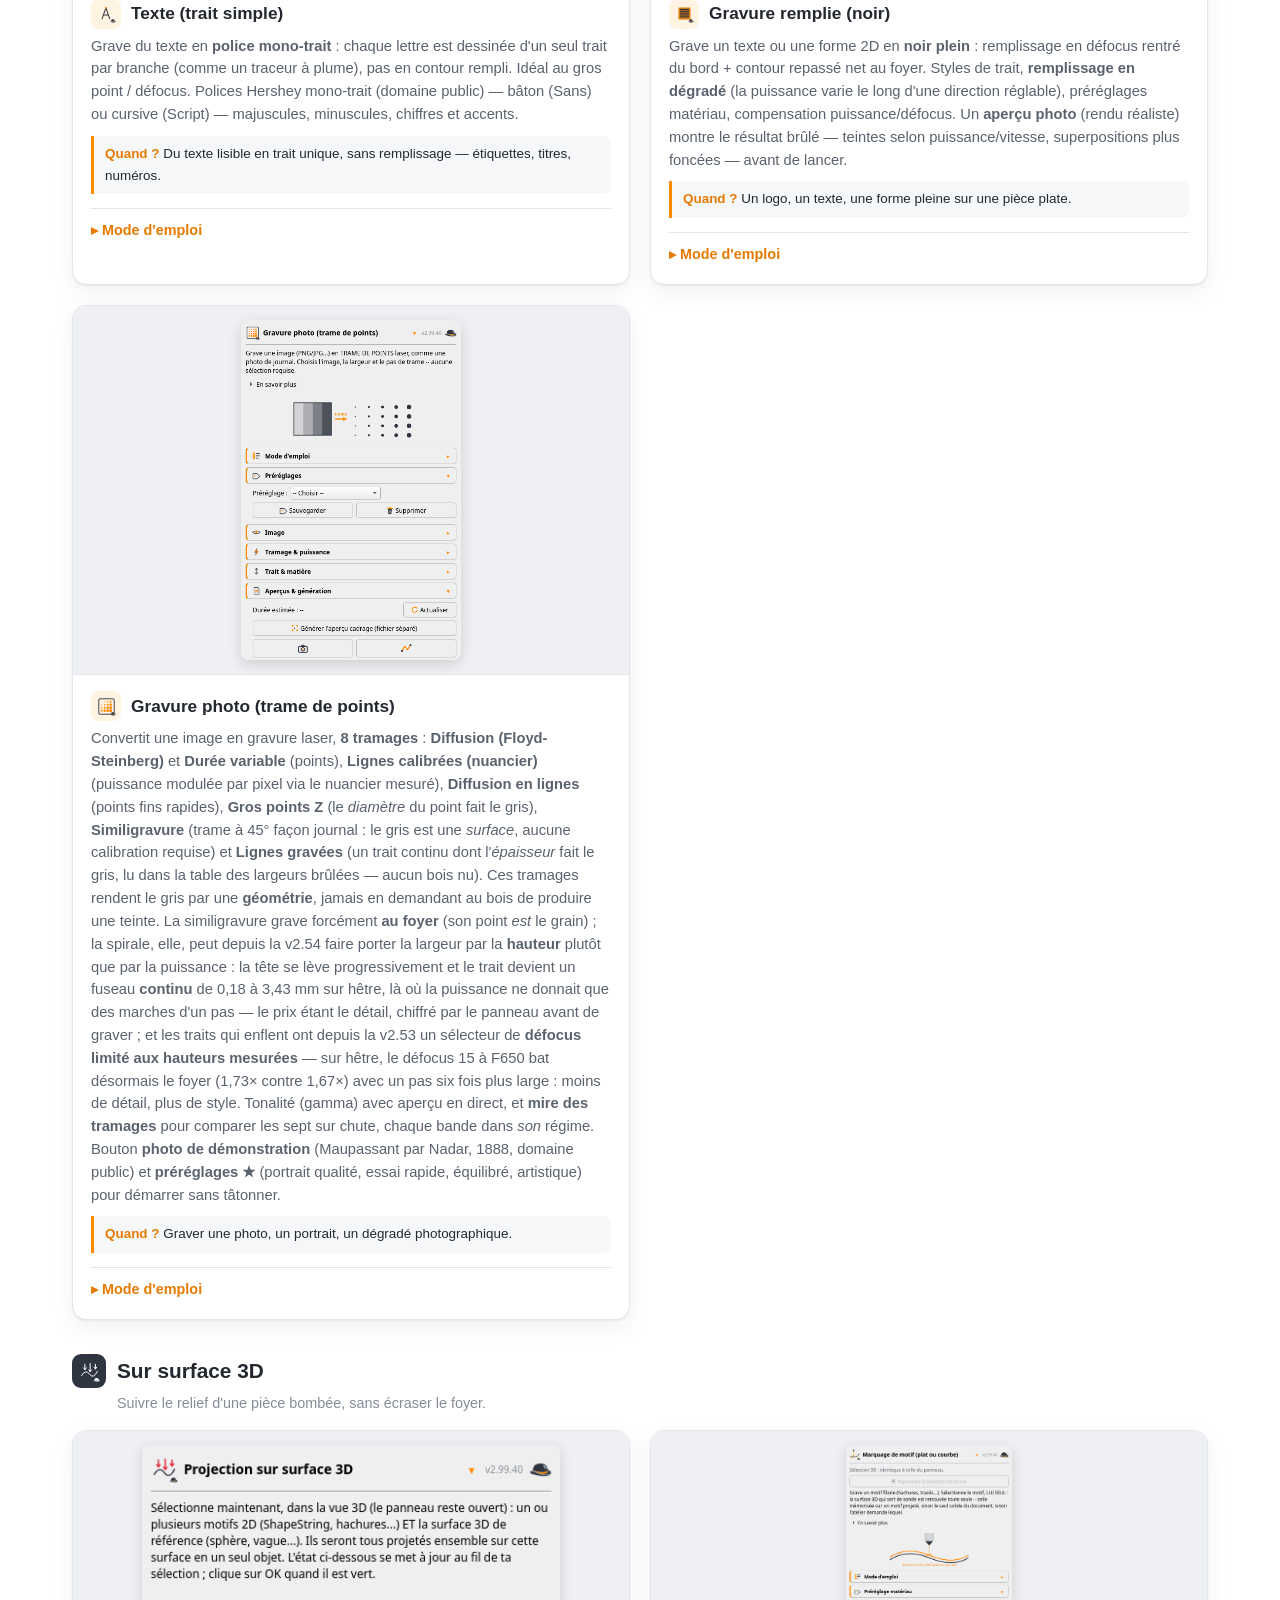
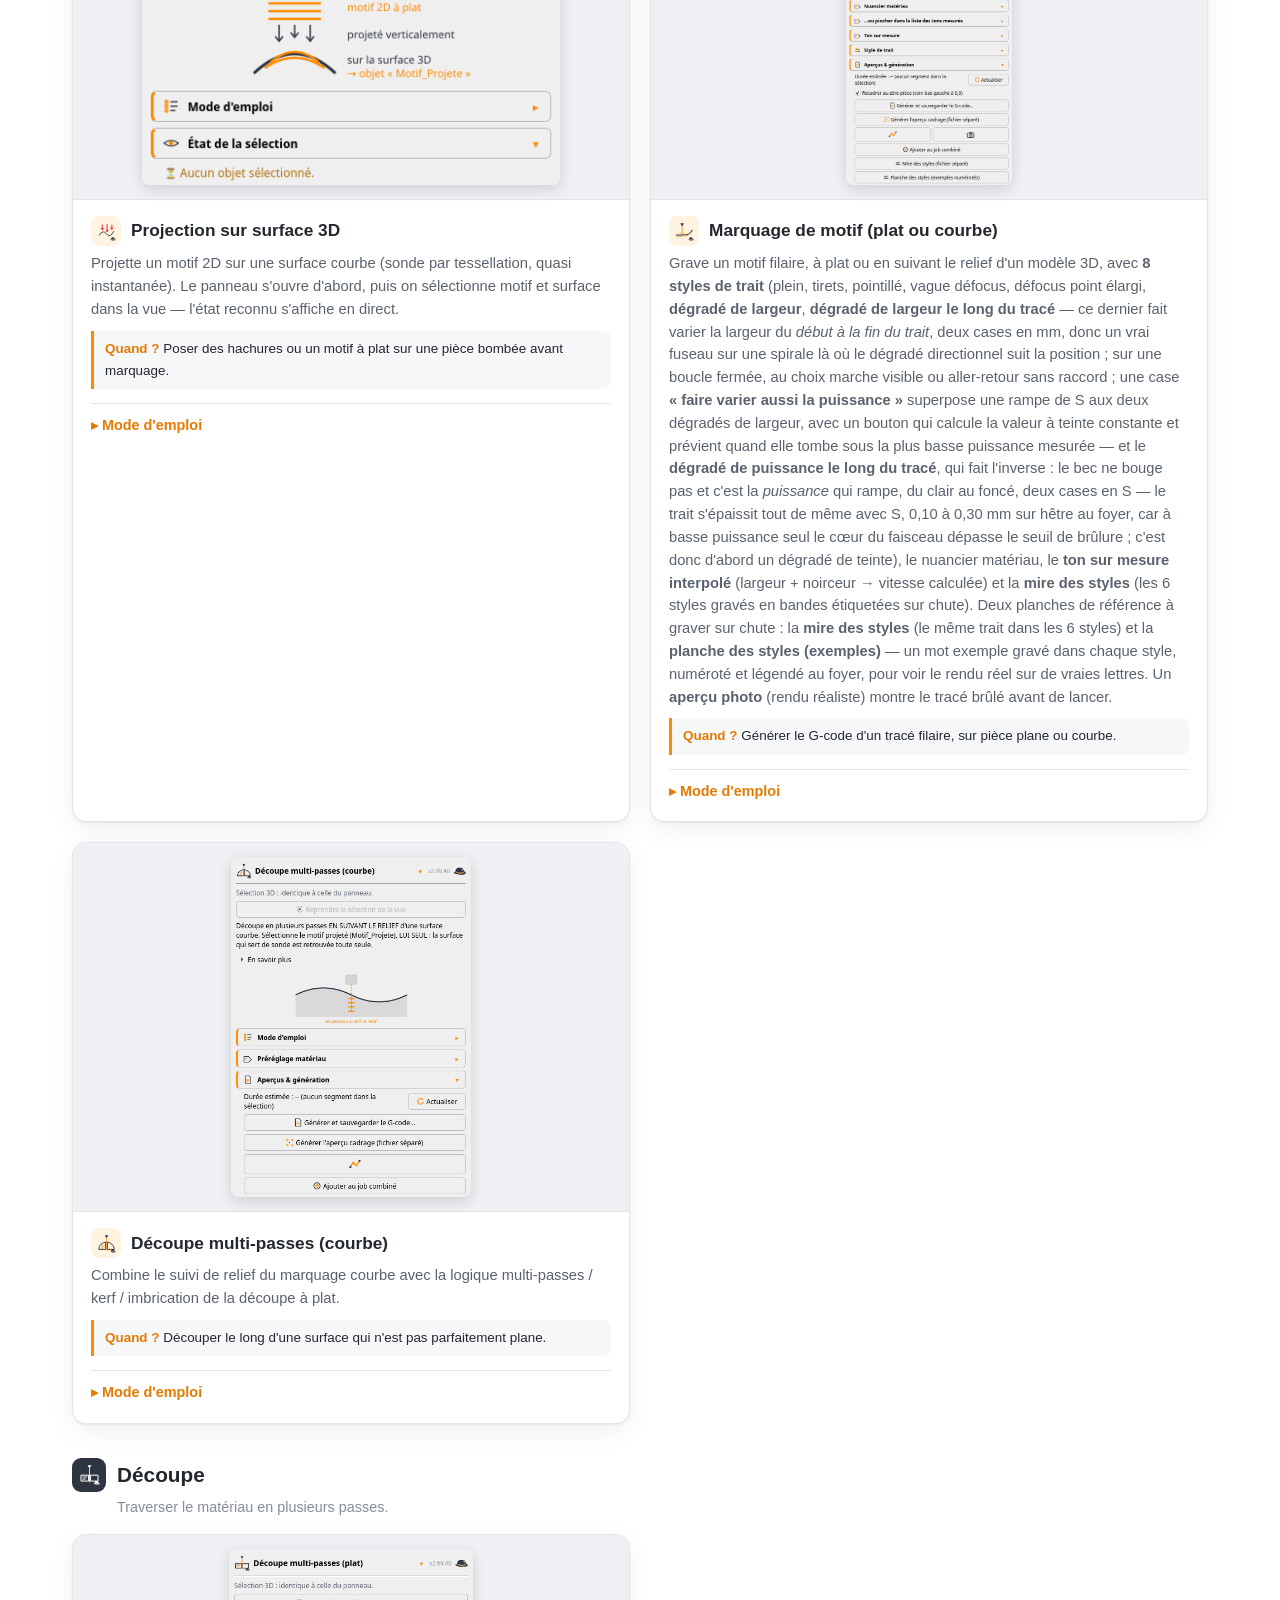
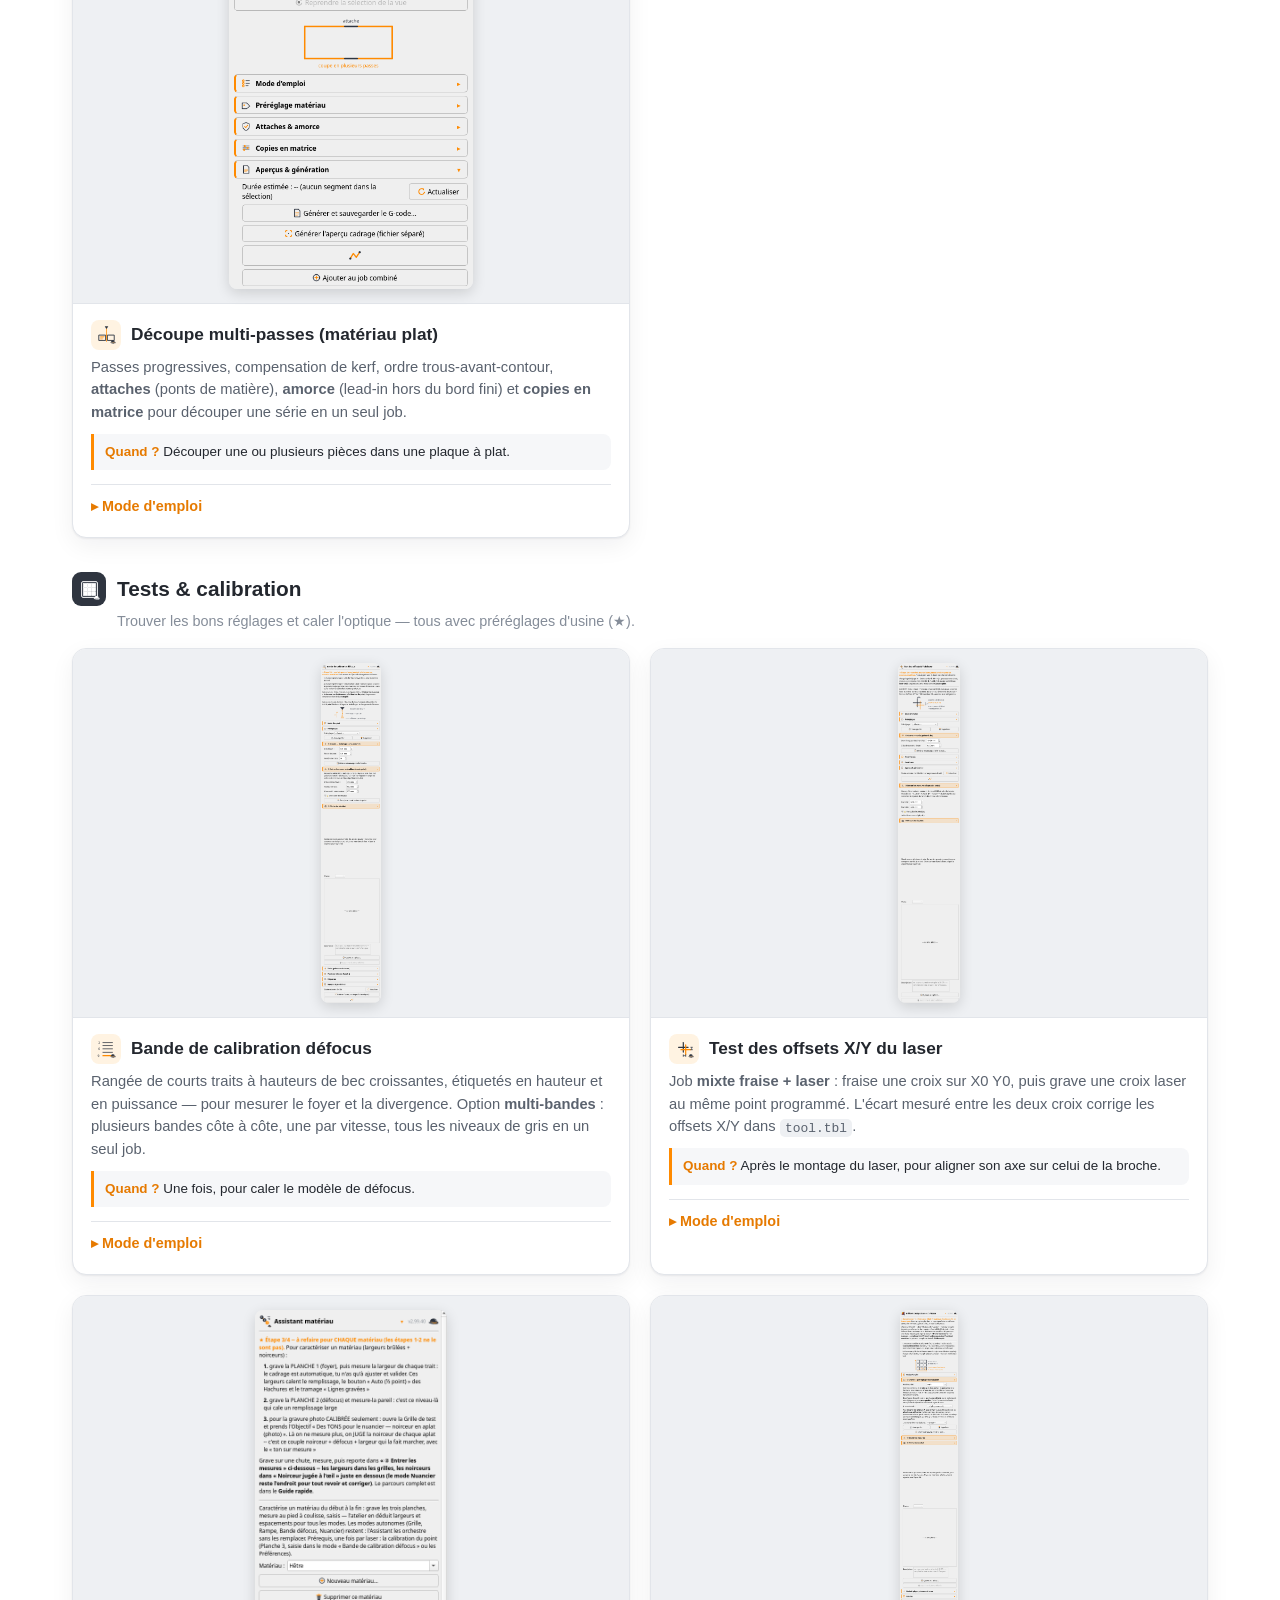
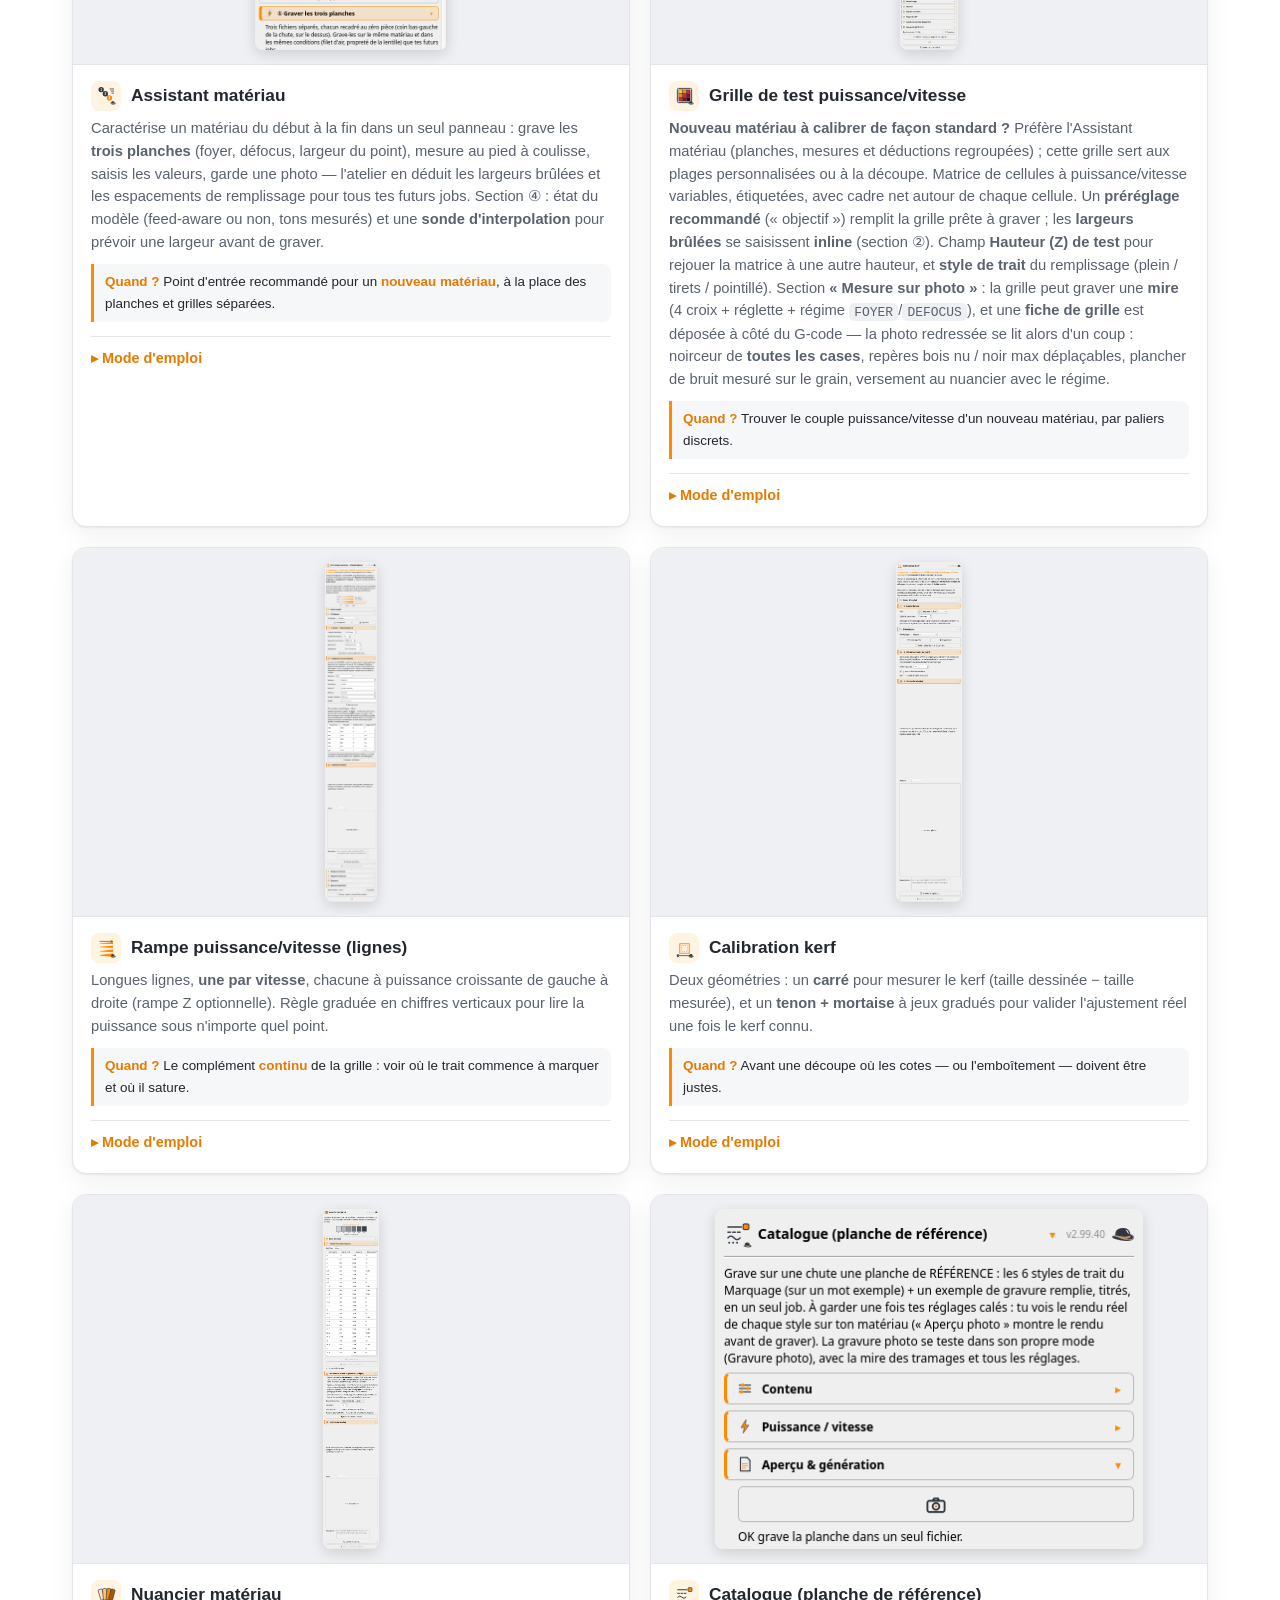
==== commit 7993218a: "v2.99.50 — lecture ligne à ligne de svg_import.py : cinq défauts 1 218 lignes relues en suivant, apr" ====
--- a/docs/index.html
+++ b/docs/index.html
@@ -57,7 +57,7 @@
   <div class="wrap hero-grid">
     <div>
       <div class="badges">
-        <span class="badge">Version <b>2.99.49</b></span>
+        <span class="badge">Version <b>2.99.50</b></span>
         <span class="badge">Workbench <b>FreeCAD 1.1</b></span>
         <span class="badge">Cible <b>LinuxCNC · GRBL · grblHAL</b></span>
         <span class="badge">Testé sur <b>PrintNC</b> + <b>LT-80W-AA-PRO</b></span>
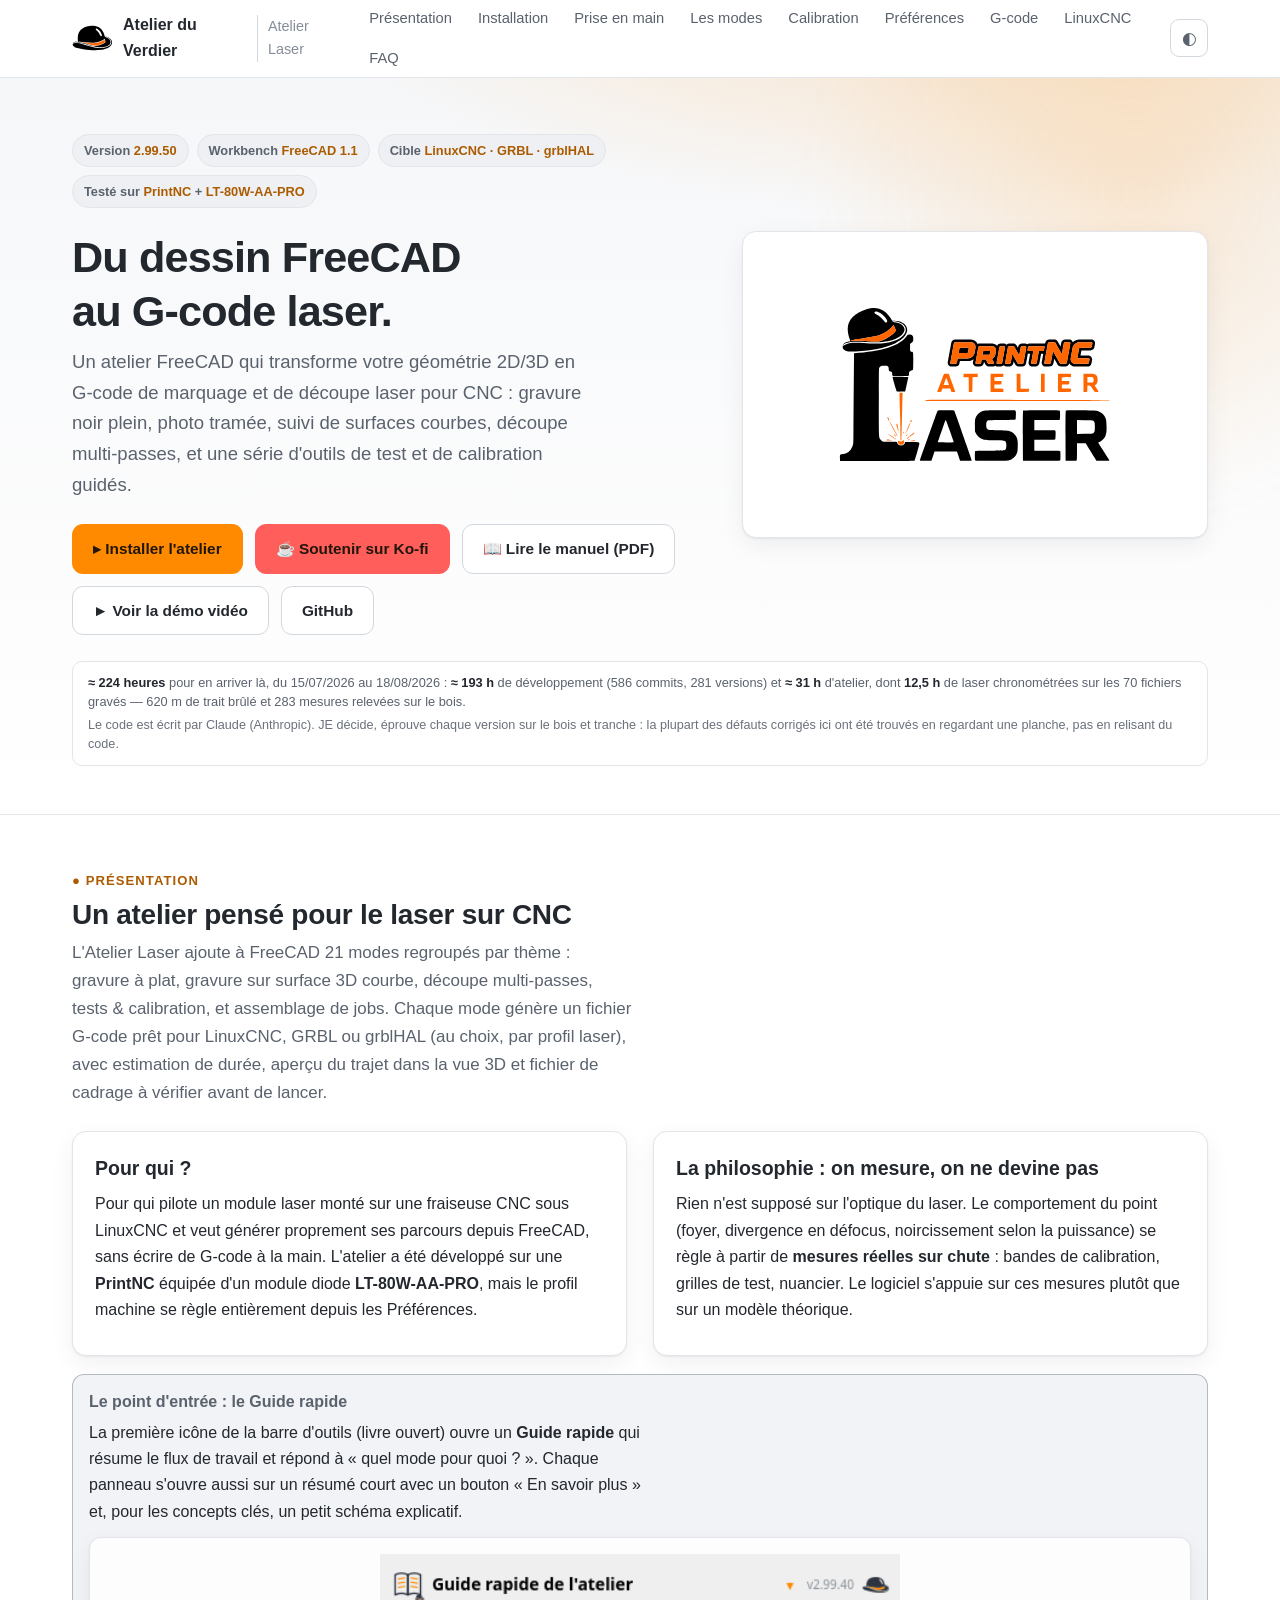
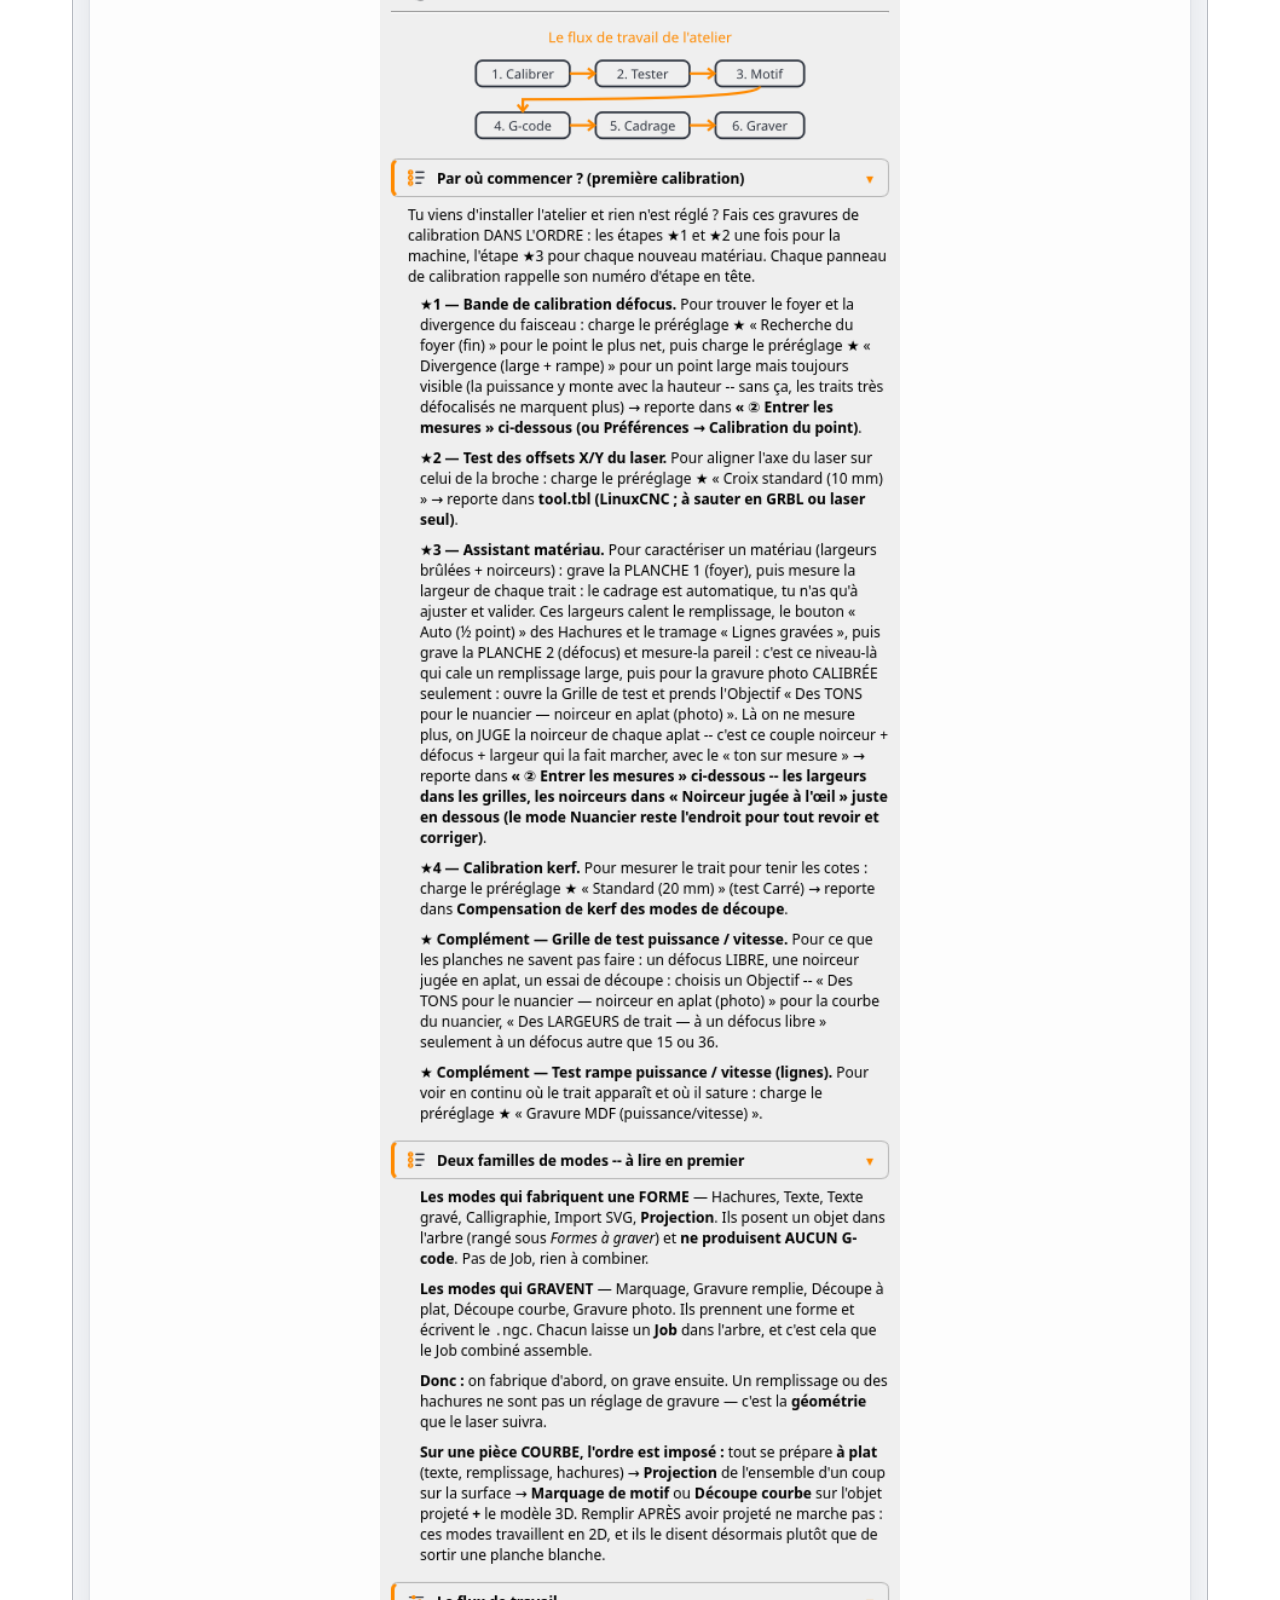
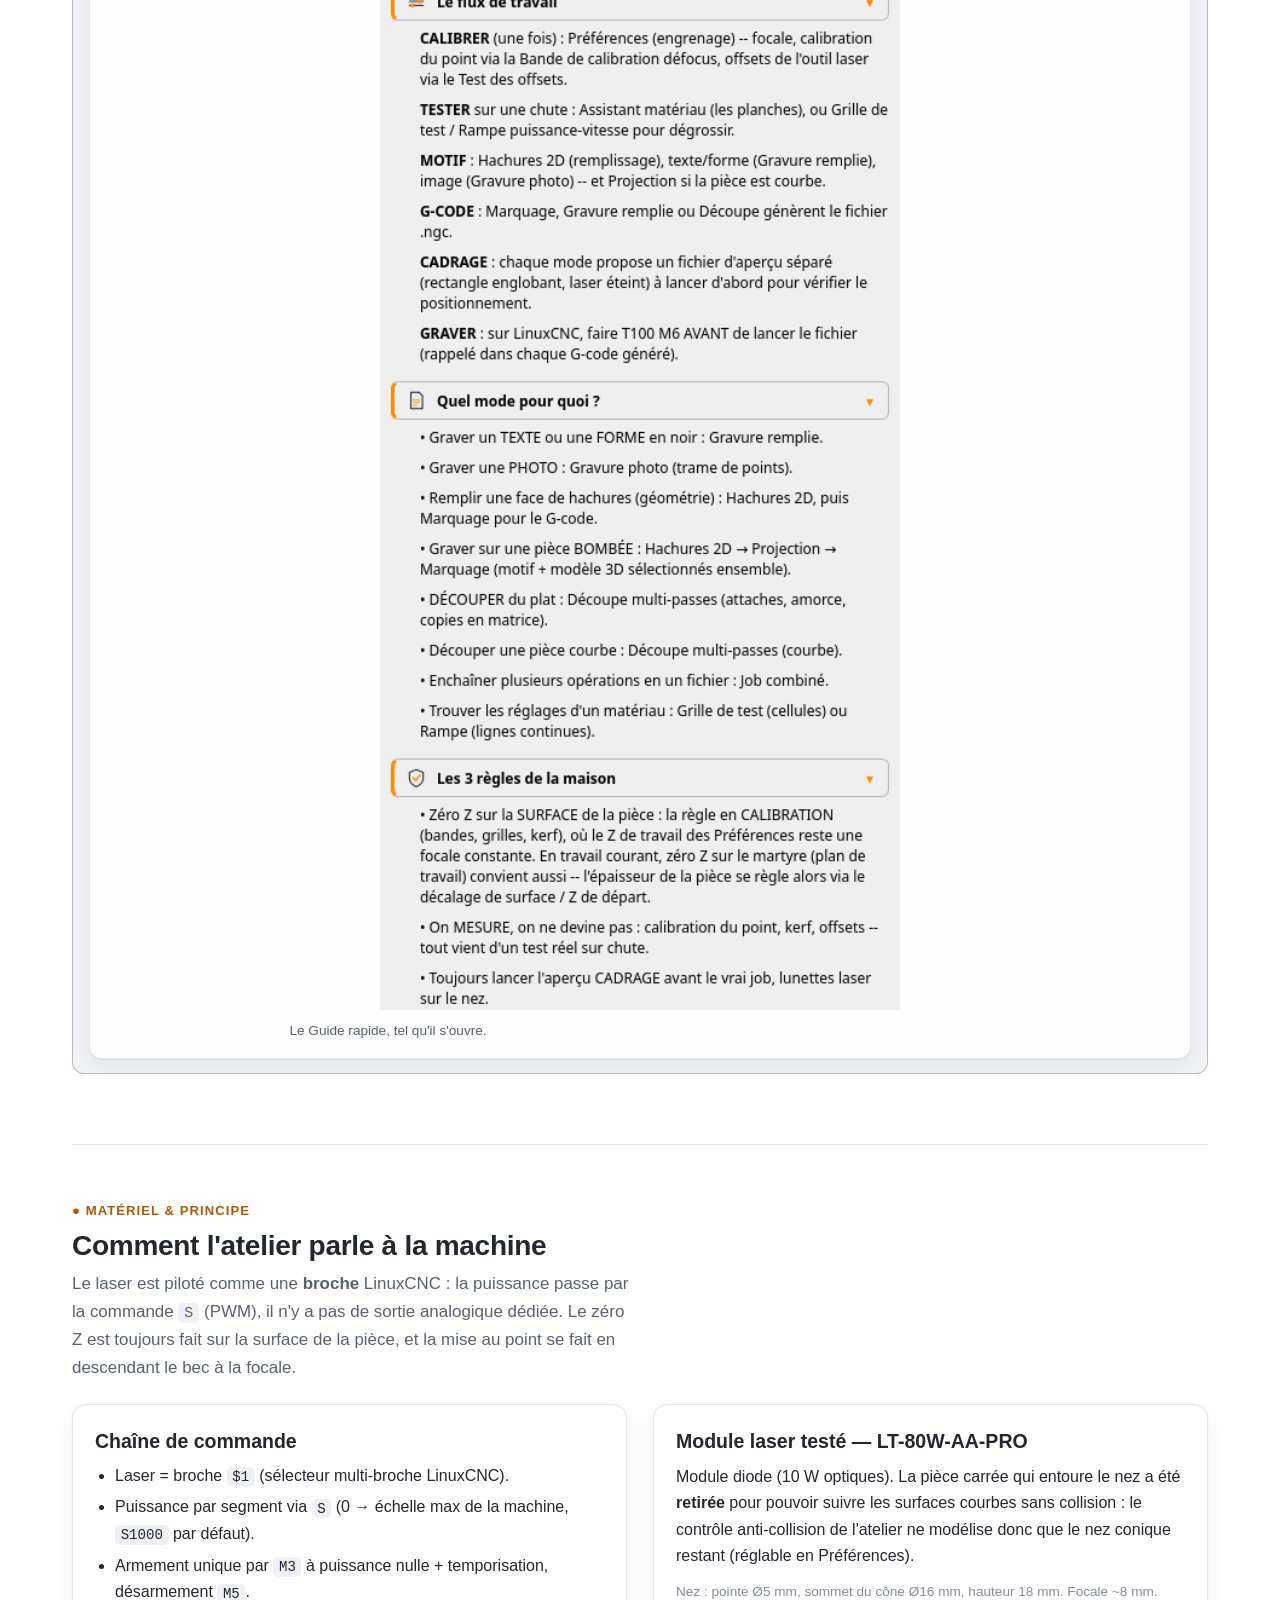
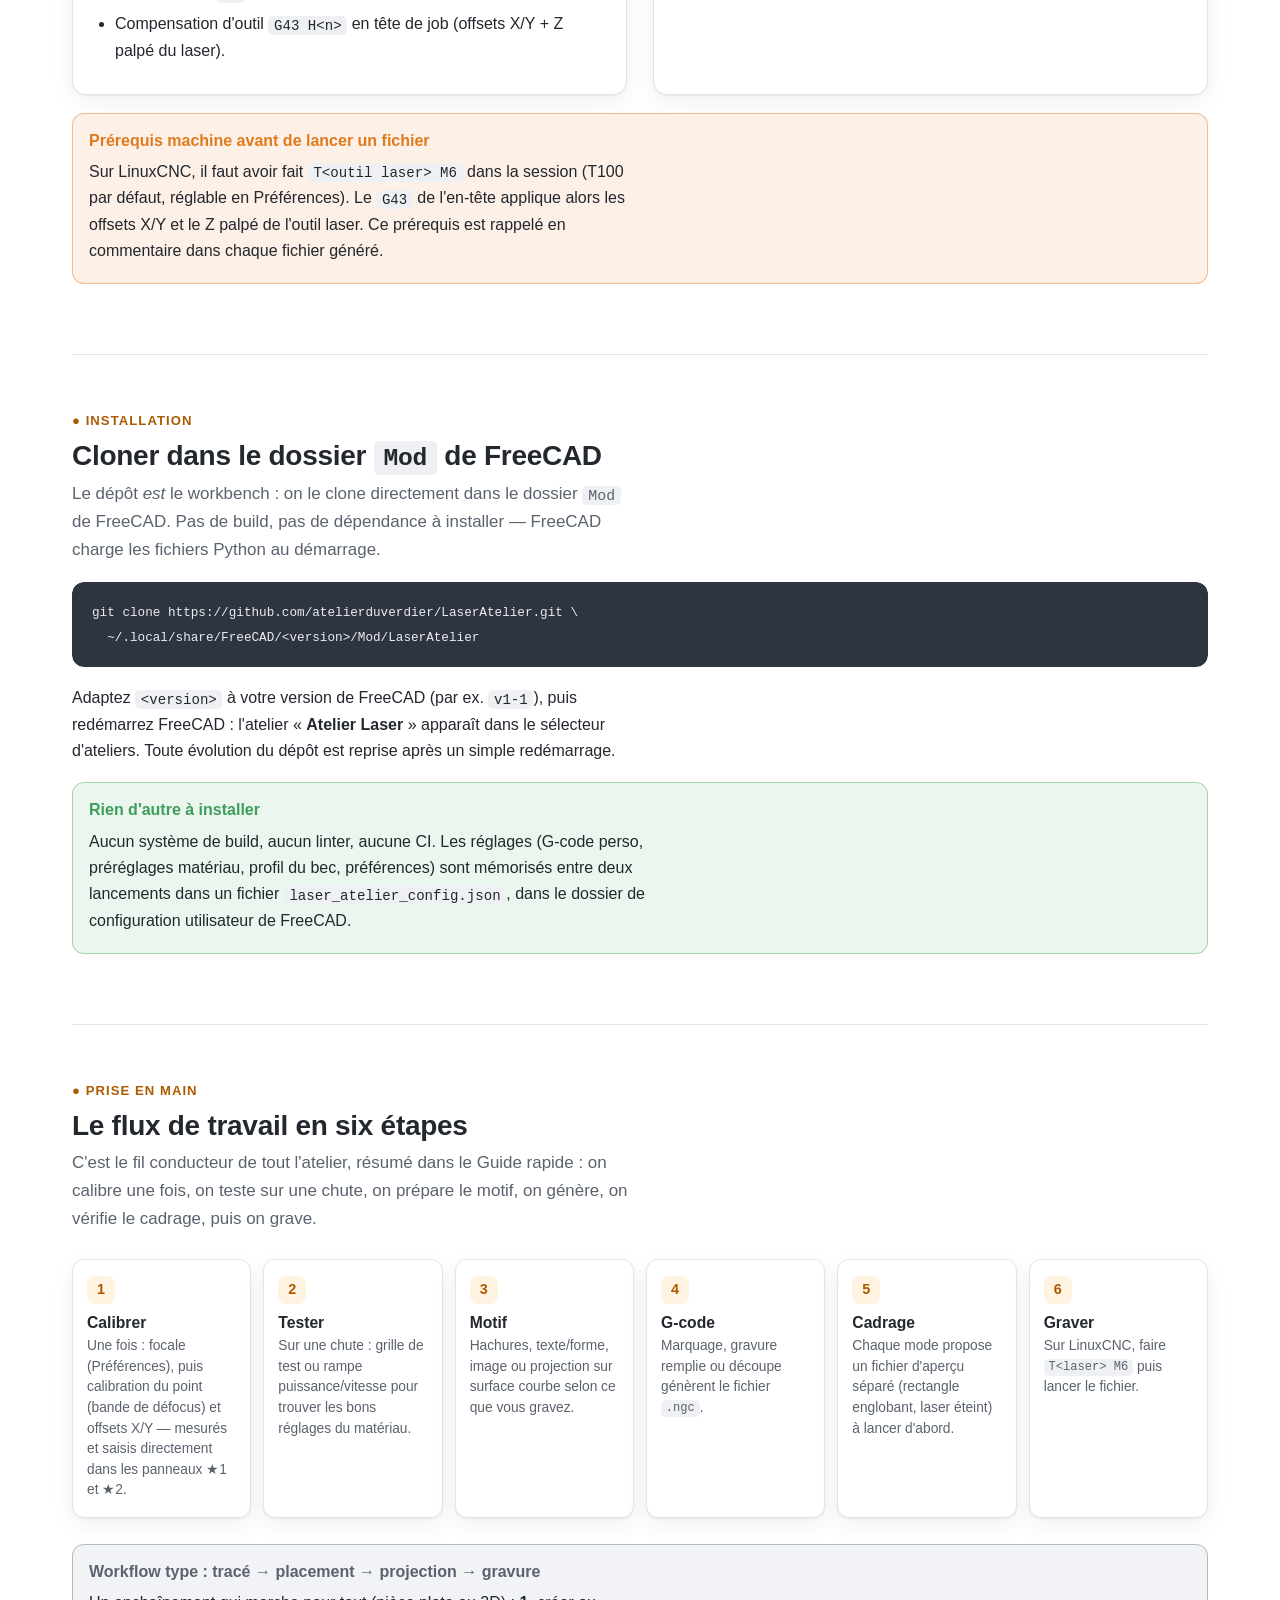
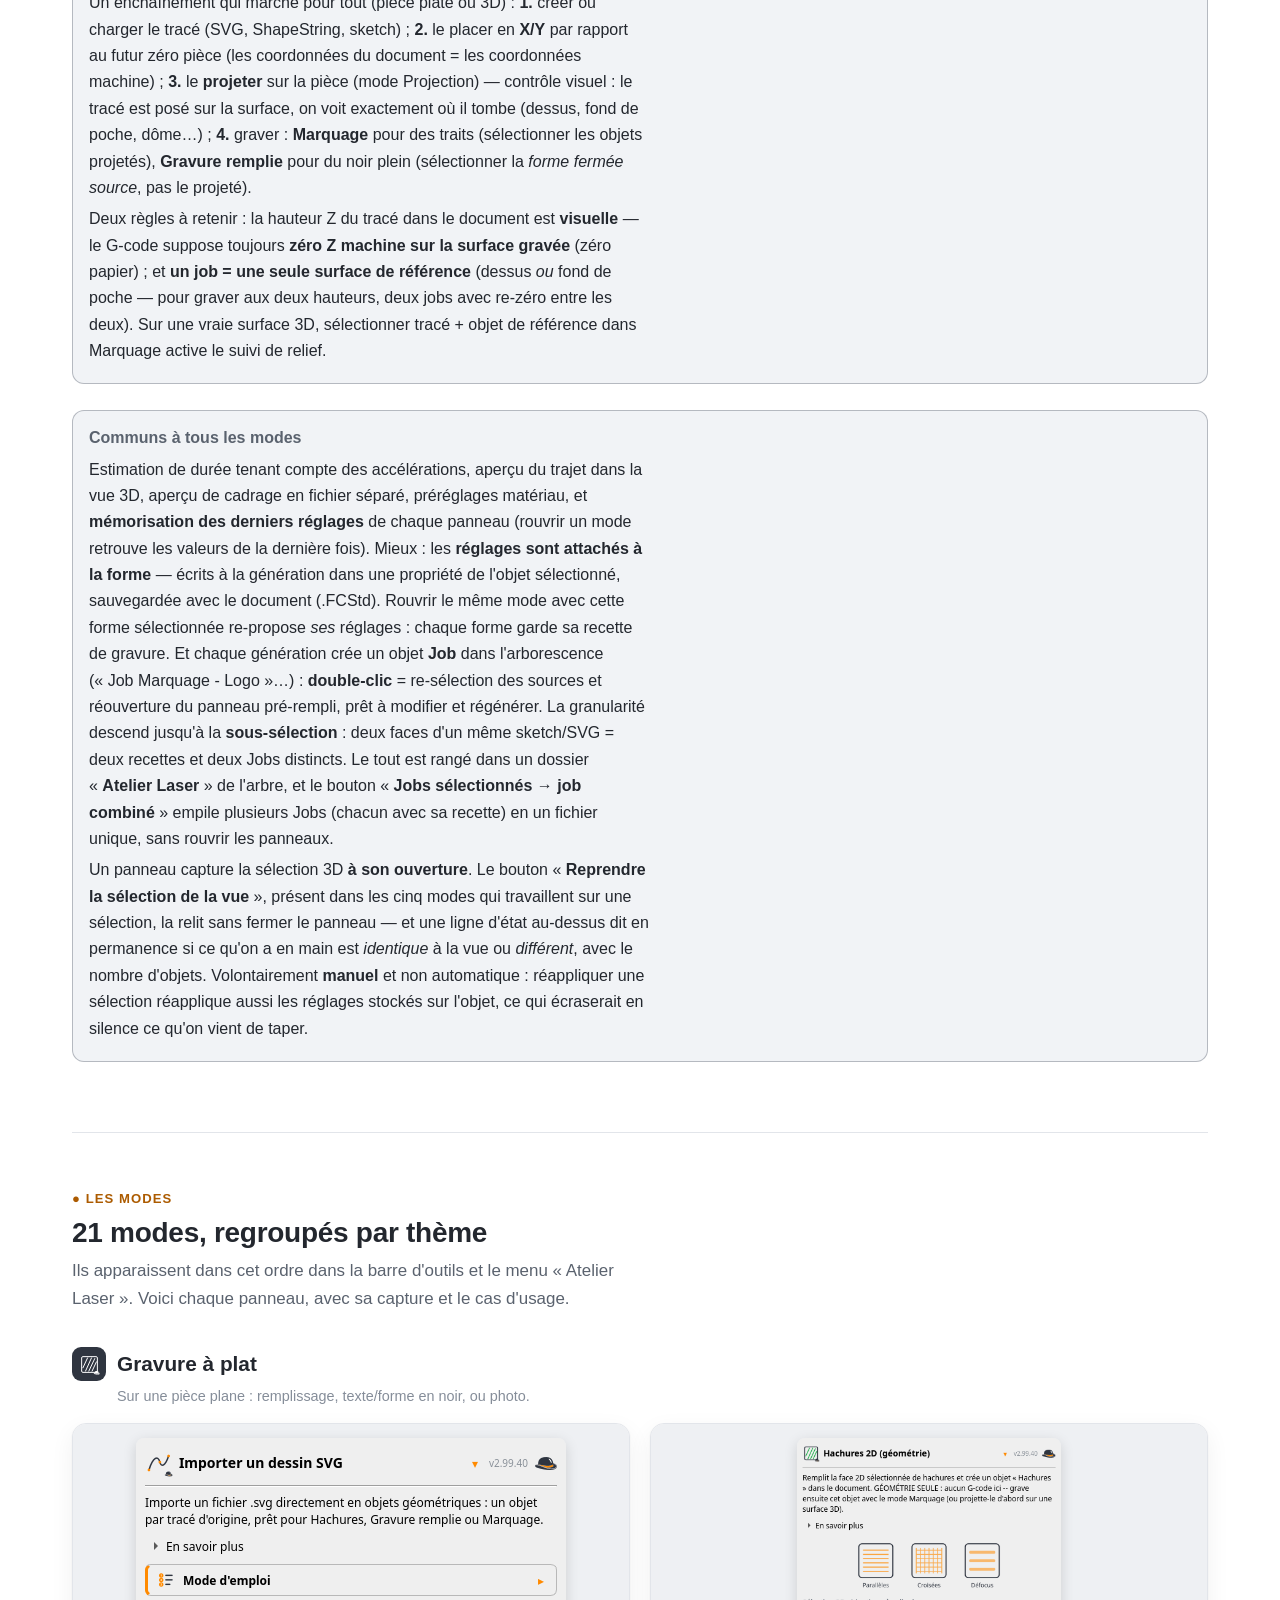
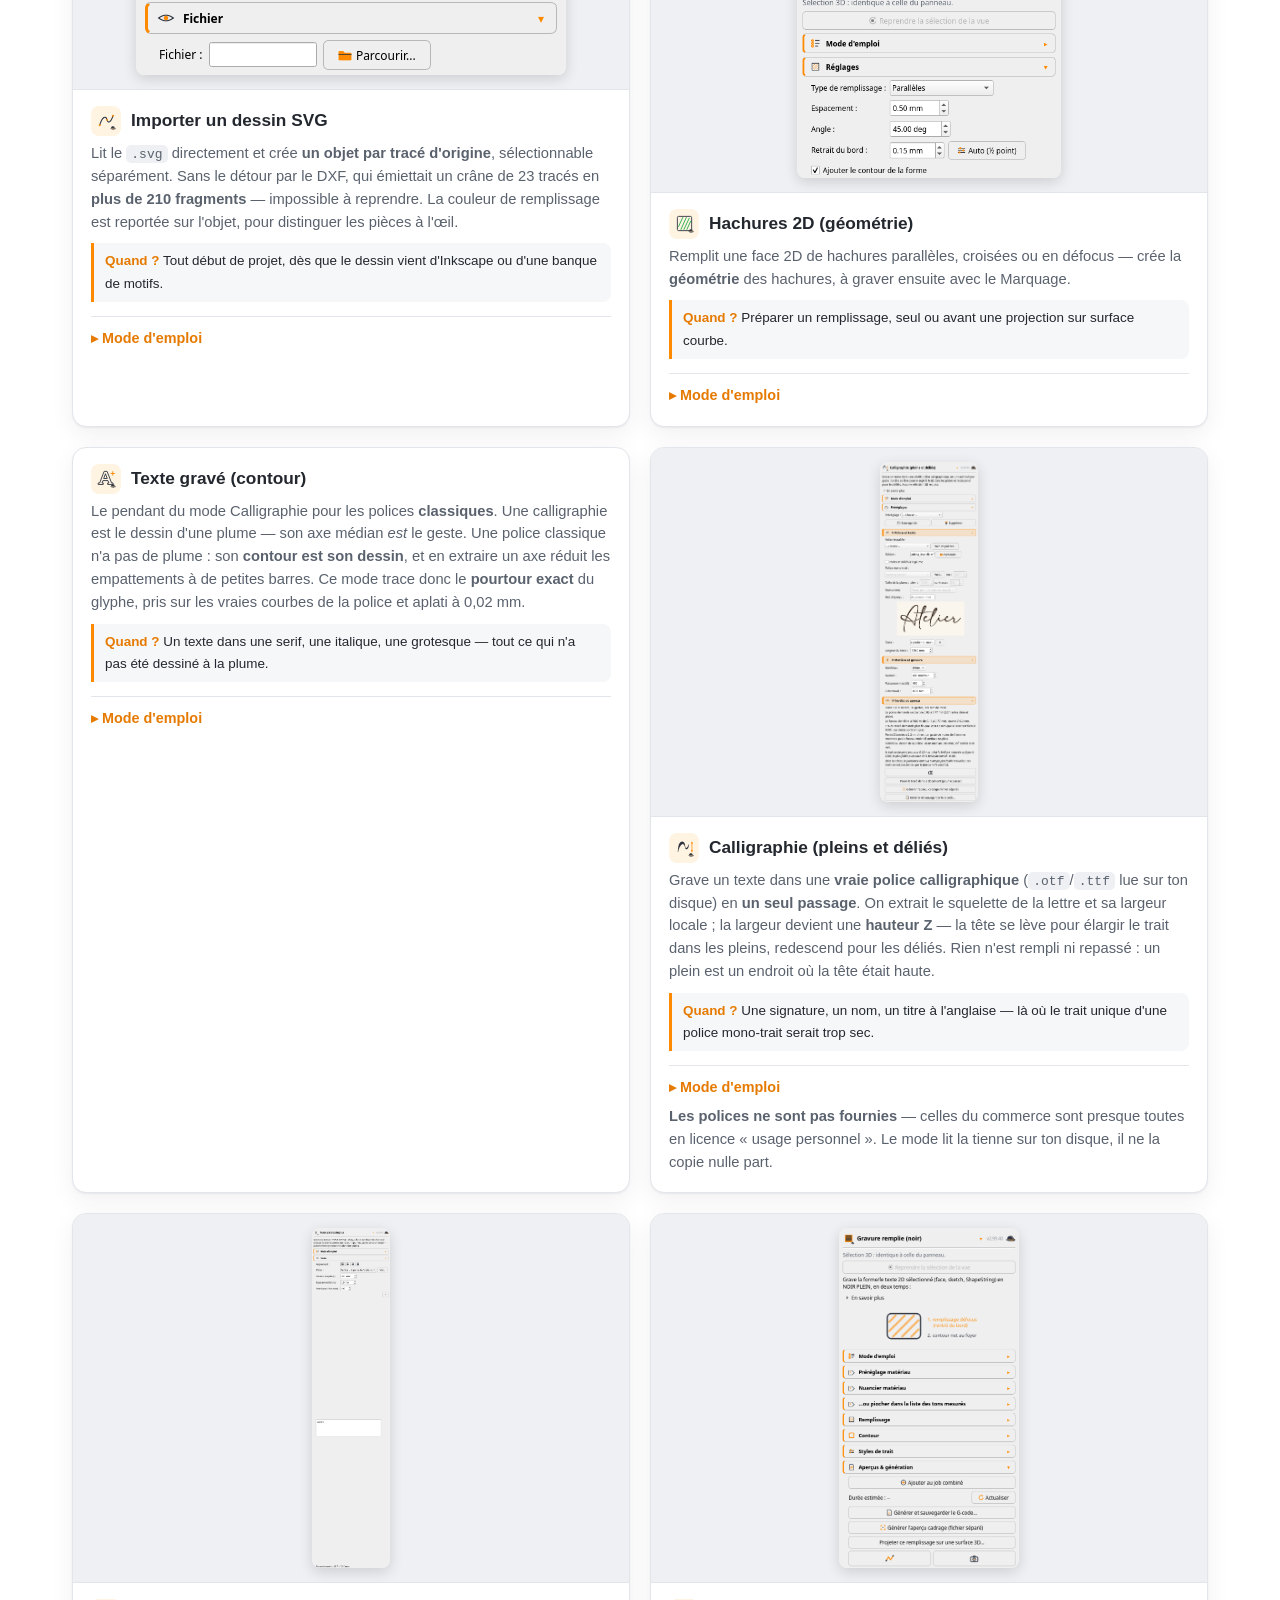
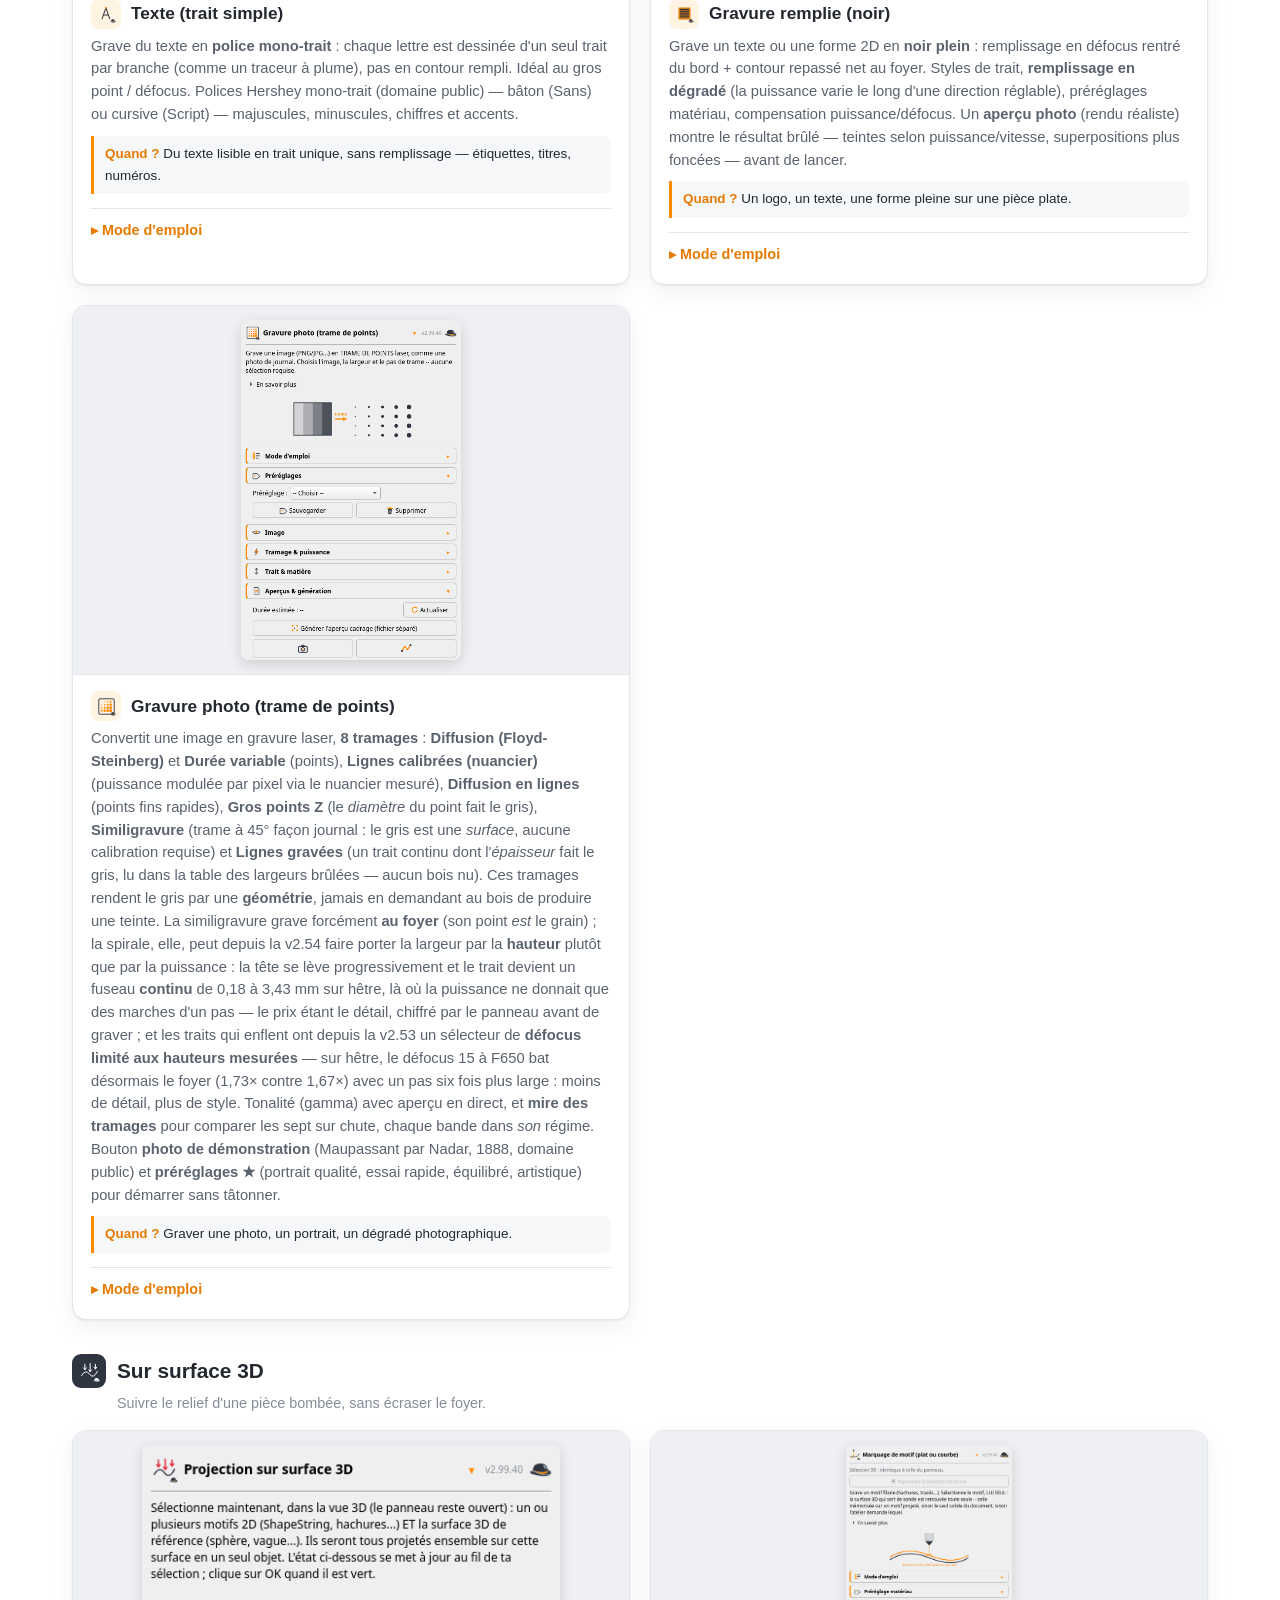
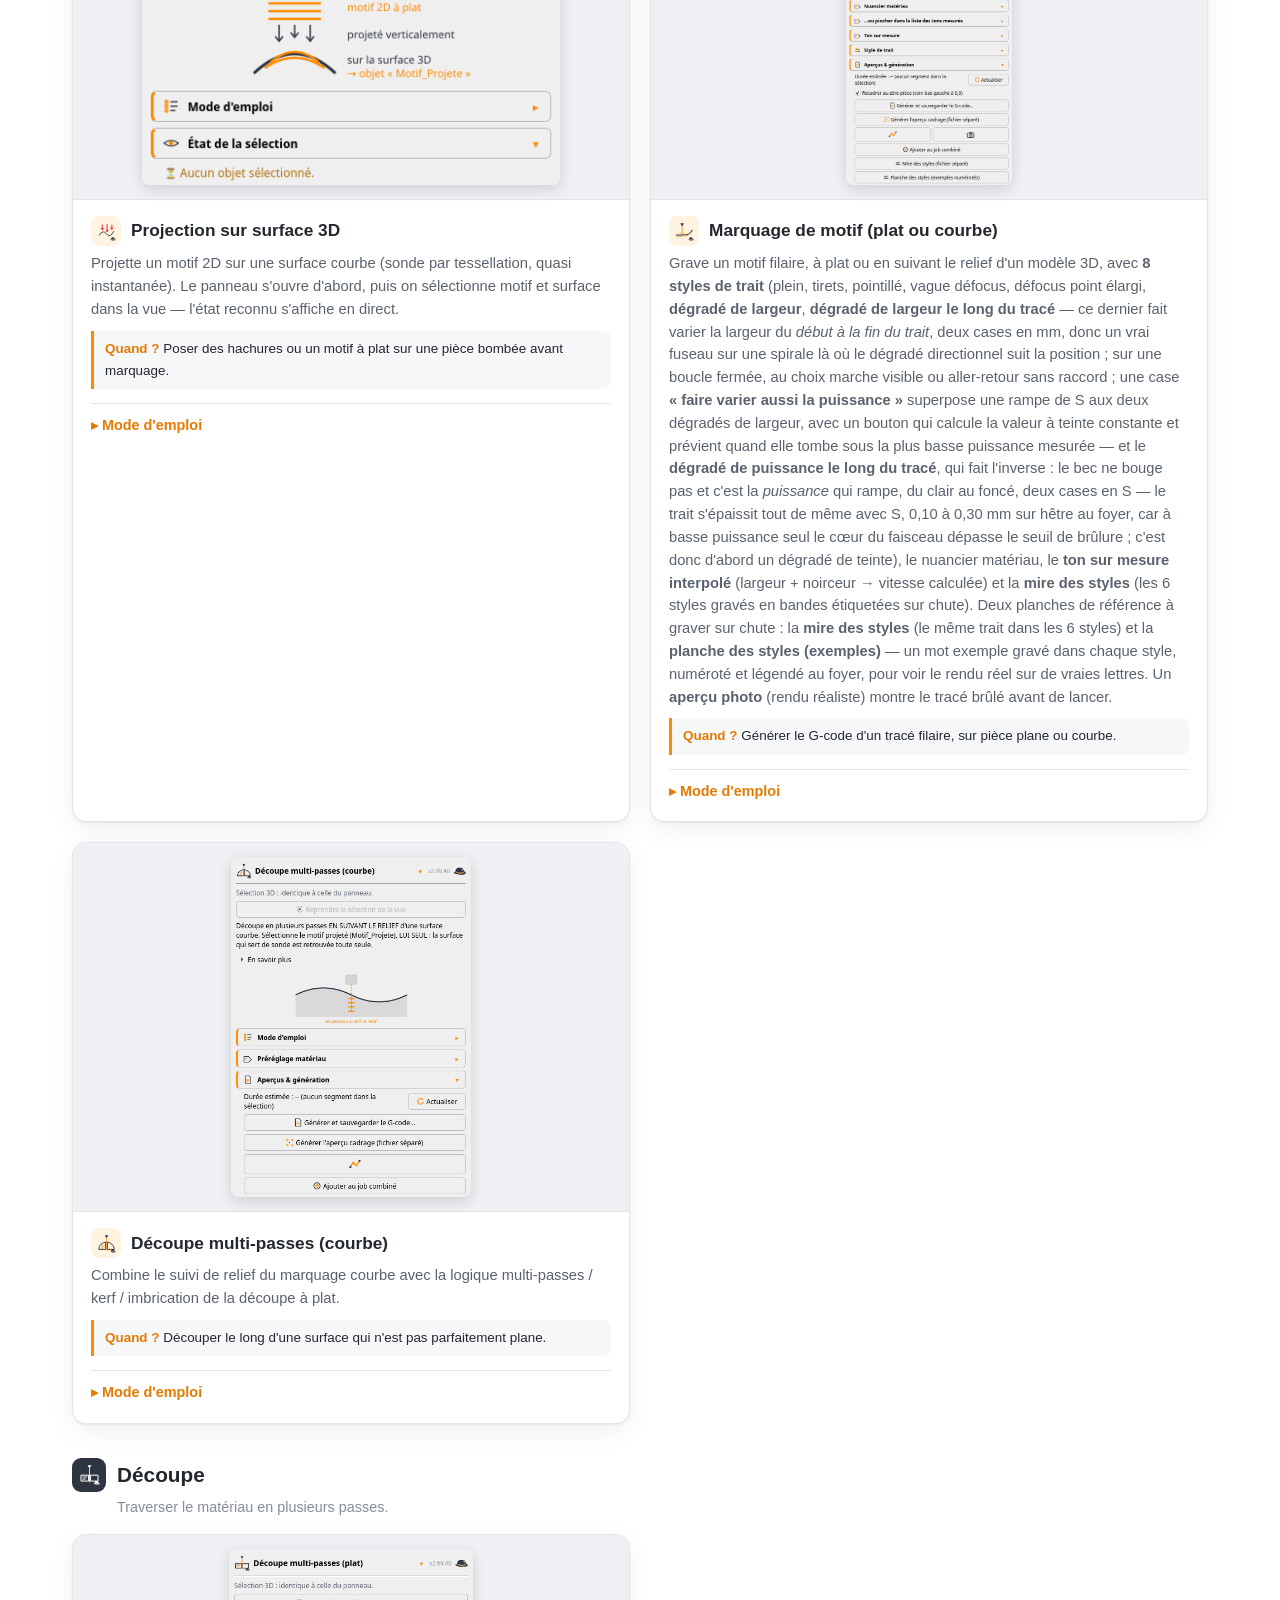
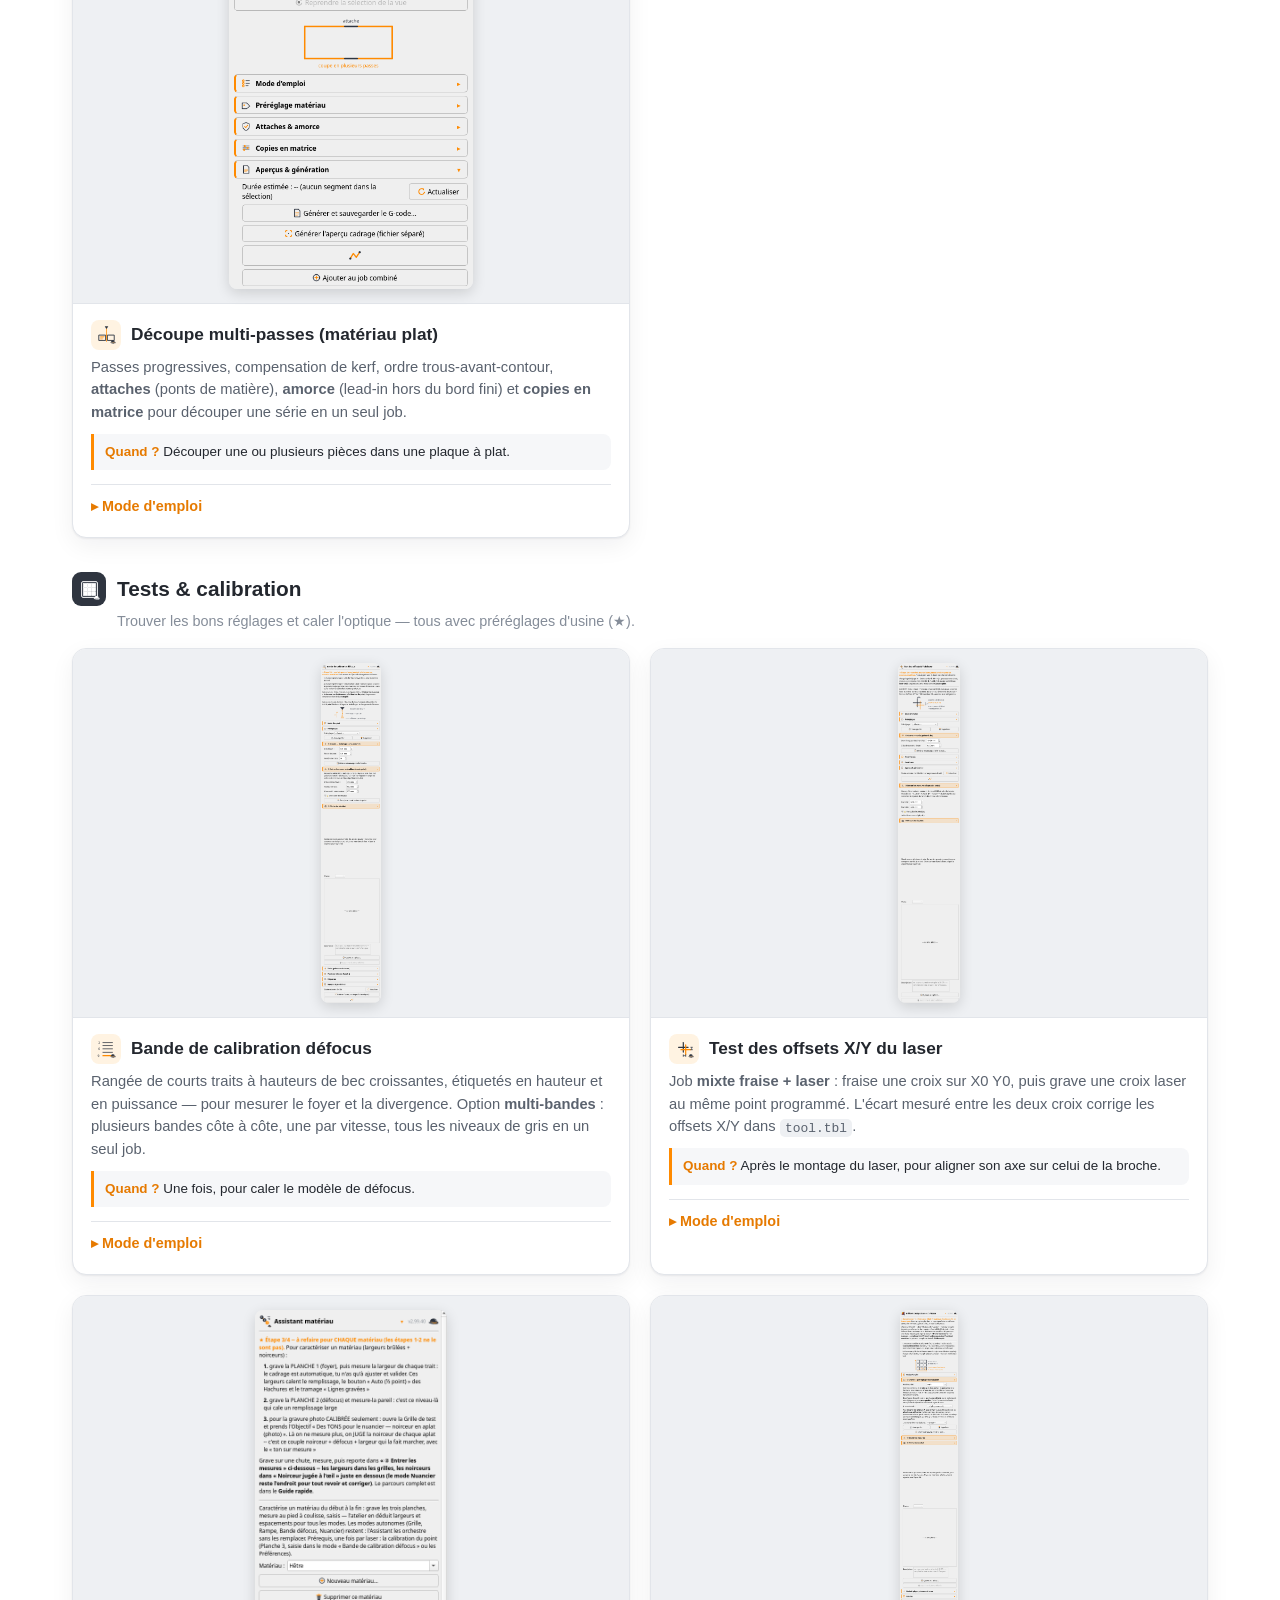
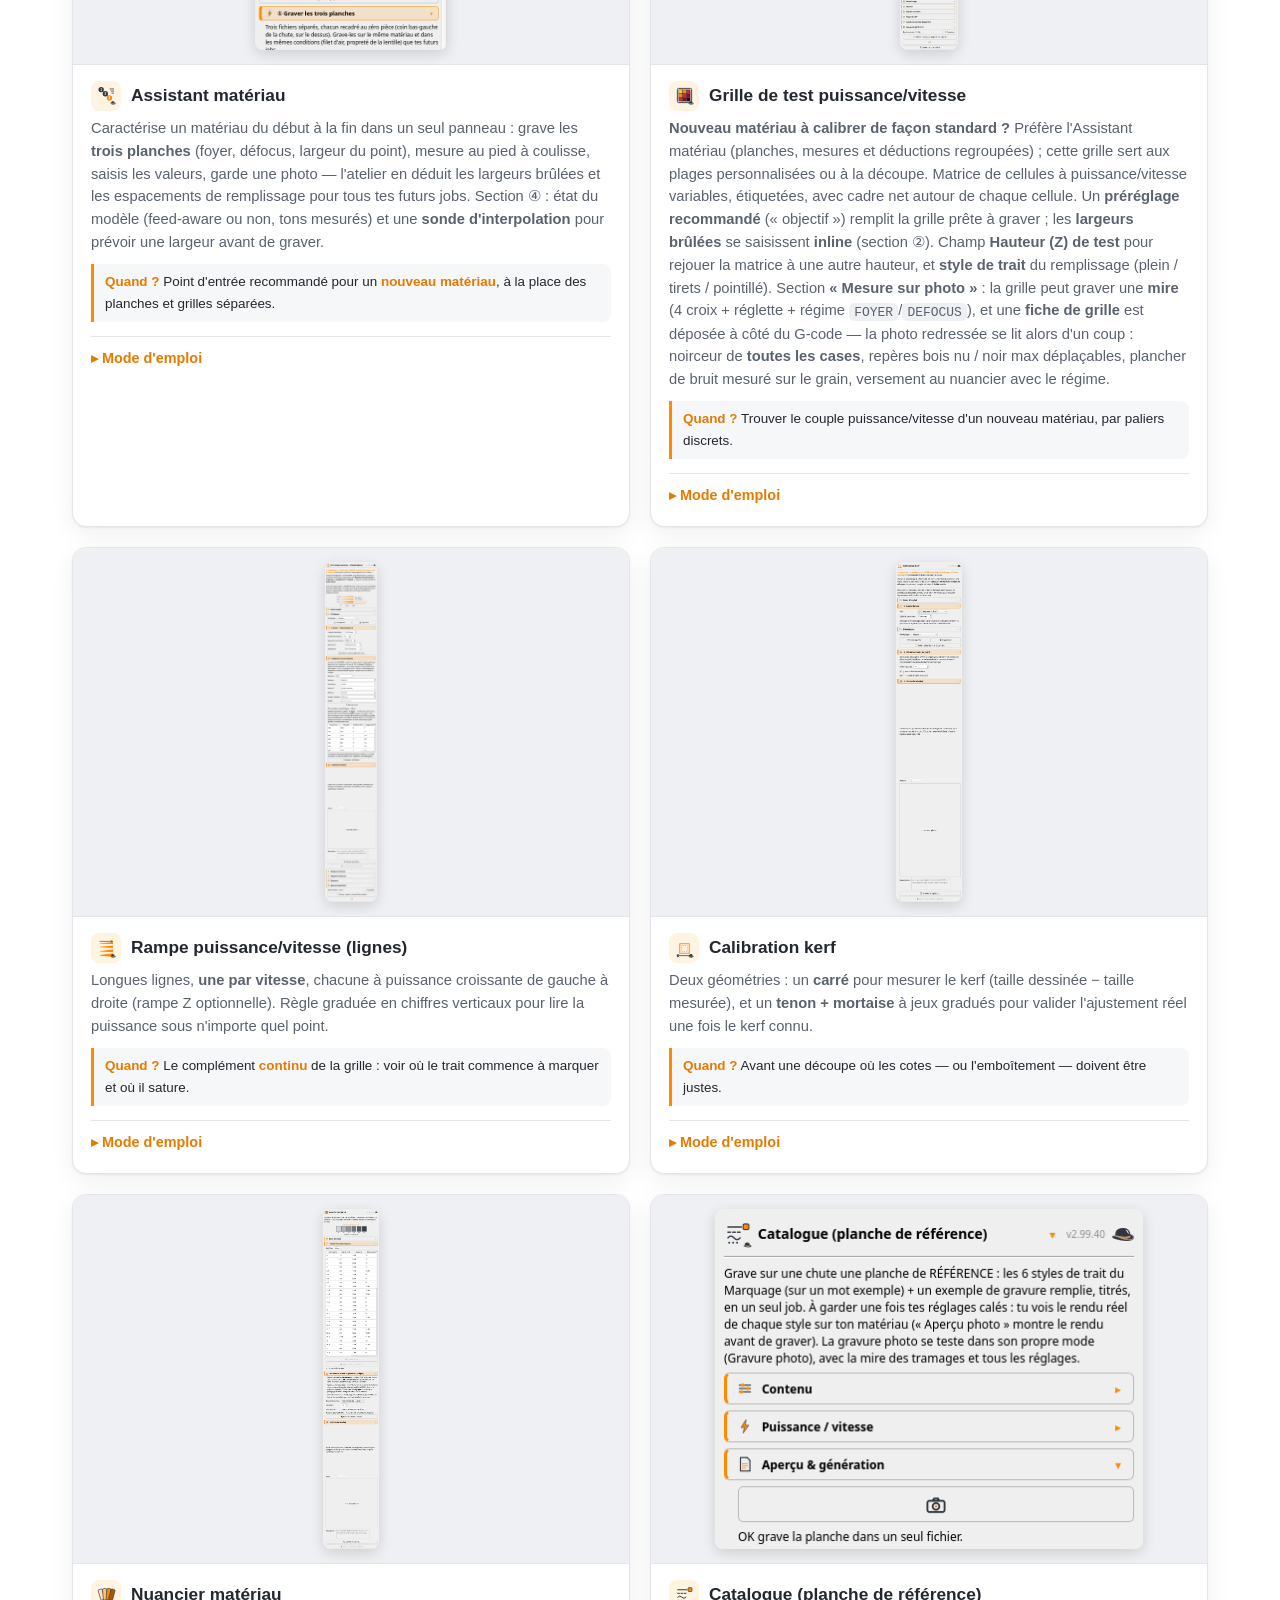
==== commit a438af0e: "Recopie du kit : le bouton Ko-fi devient plein et monte en 2e place du héros En contour rouge il s'e" ====
--- a/docs/index.html
+++ b/docs/index.html
@@ -66,10 +66,10 @@
       <p class="lede">Un atelier FreeCAD qui transforme votre géométrie 2D/3D en G-code de marquage et de découpe laser pour CNC : gravure noir plein, photo tramée, suivi de surfaces courbes, découpe multi-passes, et une série d'outils de test et de calibration guidés.</p>
       <div class="cta">
         <a class="btn btn-primary" href="#installation">▸ Installer l'atelier</a>
+        <a class="btn btn-kofi" href="https://ko-fi.com/atelierduverdier" target="_blank" rel="noopener">☕ Soutenir sur Ko-fi</a>
         <a class="btn btn-ghost" href="Manuel-LaserAtelier.pdf" target="_blank" rel="noopener">📖 Lire le manuel (PDF)</a>
         <a class="btn btn-ghost" href="https://youtu.be/KP4F4Cd287A" target="_blank" rel="noopener">► Voir la démo vidéo</a>
         <a class="btn btn-ghost" href="https://github.com/atelierduverdier/LaserAtelier" target="_blank" rel="noopener">GitHub</a>
-        <a class="btn btn-kofi" href="https://ko-fi.com/atelierduverdier" target="_blank" rel="noopener">☕ Soutenir sur Ko-fi</a>
       </div>
     </div>
     <div class="hero-art">
@@ -892,7 +892,7 @@
       <p class="muted" style="margin:.2em 0 0">Workbench FreeCAD pour la génération de G-code laser sur CNC (LinuxCNC, GRBL, grblHAL).<br>Développé pour l'Atelier du Verdier · PrintNC + LT-80W-AA-PRO.<br>© Atelier du Verdier — licence <a href="https://github.com/atelierduverdier/LaserAtelier/blob/main/LICENSE" target="_blank" rel="noopener">LGPL-2.1-or-later</a>.</p>
     </div>
     <div class="foot-links">
-      <a href="https://ko-fi.com/atelierduverdier" target="_blank" rel="noopener" style="color:#ff5e5b;font-weight:600">☕ Soutenir sur Ko-fi</a>
+      <a href="https://ko-fi.com/atelierduverdier" target="_blank" rel="noopener" style="color:var(--kofi-encre);font-weight:800">☕ Soutenir sur Ko-fi</a>
       <a href="https://github.com/atelierduverdier/LaserAtelier" target="_blank" rel="noopener">Dépôt GitHub</a>
       <a href="https://github.com/atelierduverdier/LaserAtelier#readme" target="_blank" rel="noopener">README complet</a>
       <a href="Manuel-LaserAtelier.pdf" target="_blank" rel="noopener">📖 Manuel de l'atelier (PDF)</a>
--- a/docs/assets/verdier.css
+++ b/docs/assets/verdier.css
@@ -46,13 +46,25 @@
      fonds où il se pose — blanc 4,94, --orange-soft 4,51, --bg-2 4,61 —
      à la teinte exacte de la marque (31,8°), qui ne bouge pas. */
   --orange-encre:#ac5b00;
+  /* L'encre d'un LIEN Ko-fi en texte : le rouge de la marque ne tient pas sur blanc (voir .btn-kofi). */
+  --kofi-encre:#bf4644;
   --slate:#2f3540; --slate-2:#3c434f;
   --bg:#ffffff; --bg-2:#f6f7f9; --bg-3:#eef0f3;
   --fg:#23272e; --fg-2:#5a626e; --fg-3:#858d99;
   --line:#e2e5ea; --line-2:#d3d8df;
   --card:#ffffff; --shadow:0 1px 2px rgba(20,25,35,.06),0 8px 24px rgba(20,25,35,.06);
-  --tip:#eaf6ee; --tip-b:#3f9d5a; --warn:#fdf0e6; --warn-b:#e07a1f; --note:#eaf0fb; --note-b:#3f6fd1;
+  --tip:#eaf6ee; --tip-b:#3f9d5a; --warn:#fdf0e6; --warn-b:#e07a1f; --note:#f1f3f6; --note-b:#5a626e;
   --radius:14px; --maxw:1180px;
+  /* LA LARGEUR MINIMALE D'UNE CARTE, et c'est elle qui décide du nombre de
+     colonnes — pas une requête de média. Elle valait 290 px : la grille
+     posait donc TROIS colonnes dès 950 px de fenêtre, à 293 px pièce.
+     Mesuré le 31/08/2026 sur une fenêtre de 980 : trois cartes de 293, des
+     paragraphes qui finissaient sur un mot seul, et Christophe qui a lu
+     « 900 px de conteneur, cartes écrasées à 285 ». Le conteneur faisait
+     bien ses 1180 px — c'est la grille qui se serrait trop tôt.
+     À 340, la troisième colonne attend 1104 px de fenêtre : trois de front
+     sur un écran de bureau, deux sur une tablette, une sur un téléphone. */
+  --carte-min:340px;
   /* LA MESURE : la largeur d'une ligne de TEXTE, qui n'est pas celle de la
      page. Sans elle, un paragraphe prenait les 1136 px de la colonne, soit
      154 signes par ligne (mesuré le 29/08/2026 sur la fiche du sabot,
@@ -71,24 +83,28 @@
     --orange:#ff9a1f; --orange-d:#ffab45; --orange-soft:#3a2b12;
   /* Sur fond sombre l'encre n'a jamais manqué : 8,79:1 sur --card. */
   --orange-encre:#ffab45;
+  /* Sur fond sombre le rouge de la marque Ko-fi se lit tel quel : 5,52:1 sur --card. */
+  --kofi-encre:#ff5e5b;
     --slate:#0f1215; --slate-2:#191d23;
     --bg:#14171b; --bg-2:#1a1e23; --bg-3:#22272e;
     --fg:#e6e9ee; --fg-2:#a8b0bc; --fg-3:#7c8592;
     --line:#2a3038; --line-2:#353c46;
     --card:#1b1f25; --shadow:0 1px 2px rgba(0,0,0,.3),0 10px 30px rgba(0,0,0,.35);
-    --tip:#17281c; --tip-b:#48a765; --warn:#2e2113; --warn-b:#e08b3a; --note:#161f30; --note-b:#5183e0;
+    --tip:#17281c; --tip-b:#48a765; --warn:#2e2113; --warn-b:#e08b3a; --note:#20242b; --note-b:#a8b0bc;
   }
 }
 :root[data-theme="dark"]{
   --orange:#ff9a1f; --orange-d:#ffab45; --orange-soft:#3a2b12;
   /* Sur fond sombre l'encre n'a jamais manqué : 8,79:1 sur --card. */
   --orange-encre:#ffab45;
+  /* Sur fond sombre le rouge de la marque Ko-fi se lit tel quel : 5,52:1 sur --card. */
+  --kofi-encre:#ff5e5b;
   --slate:#0f1215; --slate-2:#191d23;
   --bg:#14171b; --bg-2:#1a1e23; --bg-3:#22272e;
   --fg:#e6e9ee; --fg-2:#a8b0bc; --fg-3:#7c8592;
   --line:#2a3038; --line-2:#353c46;
   --card:#1b1f25; --shadow:0 1px 2px rgba(0,0,0,.3),0 10px 30px rgba(0,0,0,.35);
-  --tip:#17281c; --tip-b:#48a765; --warn:#2e2113; --warn-b:#e08b3a; --note:#161f30; --note-b:#5183e0;
+  --tip:#17281c; --tip-b:#48a765; --warn:#2e2113; --warn-b:#e08b3a; --note:#20242b; --note-b:#a8b0bc;
 }
 :root[data-theme="light"]{
   --orange:#ff8a00; --orange-d:#e67a00; --orange-soft:#fff3e2;
@@ -106,12 +122,14 @@
      fonds où il se pose — blanc 4,94, --orange-soft 4,51, --bg-2 4,61 —
      à la teinte exacte de la marque (31,8°), qui ne bouge pas. */
   --orange-encre:#ac5b00;
+  /* L'encre d'un LIEN Ko-fi en texte : le rouge de la marque ne tient pas sur blanc (voir .btn-kofi). */
+  --kofi-encre:#bf4644;
   --slate:#2f3540; --slate-2:#3c434f;
   --bg:#ffffff; --bg-2:#f6f7f9; --bg-3:#eef0f3;
   --fg:#23272e; --fg-2:#5a626e; --fg-3:#858d99;
   --line:#e2e5ea; --line-2:#d3d8df;
   --card:#ffffff; --shadow:0 1px 2px rgba(20,25,35,.06),0 8px 24px rgba(20,25,35,.06);
-  --tip:#eaf6ee; --tip-b:#3f9d5a; --warn:#fdf0e6; --warn-b:#e07a1f; --note:#eaf0fb; --note-b:#3f6fd1;
+  --tip:#eaf6ee; --tip-b:#3f9d5a; --warn:#fdf0e6; --warn-b:#e07a1f; --note:#f1f3f6; --note-b:#5a626e;
 }
 
 /* ---------- 2. Base ---------------------------------------------------- */
@@ -220,7 +238,16 @@
 .navlinks a[aria-current]{color:var(--orange-encre); background:var(--orange-soft)}
 
 .theme-btn,.nav-btn{border:1px solid var(--line-2); background:var(--card); color:var(--fg-2);
-  width:38px;height:38px;border-radius:9px;cursor:pointer;font-size:1.05rem; flex:none}
+  width:38px;height:38px;border-radius:9px;cursor:pointer;font-size:1.05rem; flex:none;
+  display:grid; place-items:center}
+/* LE BOUTON DE THÈME PORTAIT UN CARACTÈRE, « ◐ », ET C'ÉTAIT LE PROBLÈME.
+   Il a le titre et l'aria-label qu'il faut depuis le début — mais dessiné
+   par la police de texte, à 17 px, il sort en petit demi-cercle maigre que
+   Christophe a lu comme un chevron « ‹ » le 31/08/2026 : un bouton dont on
+   ne devine pas la fonction n'invite personne à cliquer. Un tracé, lui, est
+   dessiné par la page et pas par le système : même trait, même épaisseur et
+   même taille partout, comme les pictos des cartes. */
+.theme-btn svg,.nav-btn svg{width:18px;height:18px;display:block}
 .theme-btn{margin-left:6px}
 .theme-btn:hover,.nav-btn:hover{color:var(--fg); border-color:var(--orange)}
 .nav-btn{display:none; margin-left:auto}   /* montré seulement en étroit */
@@ -231,7 +258,7 @@
    Le menu est un panneau déroulant, sans dépendance : si le JS ne se charge
    pas, le bouton reste inerte mais rien d'autre ne casse. */
 @media(max-width:860px){
-  .nav-btn{display:block}
+  .nav-btn{display:grid}
   .theme-btn{margin-left:0}
   .navlinks{
     display:none; position:absolute; left:0; right:0; top:60px;
@@ -256,6 +283,27 @@
 .hero-art{background:var(--card); border:1px solid var(--line); border-radius:var(--radius);
   box-shadow:var(--shadow); padding:26px; display:grid; place-items:center}
 
+/* --- La PHOTO du héros --------------------------------------------------
+   L'accueil montrait le logo et le nom du site dans le bloc de droite —
+   les deux déjà dans la barre du haut, à 40 px de là. La zone la plus vue
+   de la page ne disait donc rien de neuf. Elle porte maintenant une photo
+   de l'atelier, posée par le générateur (PHOTOS_HEROS dans generer.py).
+
+   RATIO FIXE plutôt que hauteur libre : la page ne doit pas se recomposer
+   quand la photo change, ni sauter au chargement de l'image. `cover` avec
+   un ratio imposé recadre au lieu de déformer — une photo d'atelier n'a
+   pas à être étirée pour tenir dans une case.
+
+   `--photo-ratio` est réglable au cas par cas depuis la page, sans
+   toucher au kit : `style="--photo-ratio:16/9"` sur la figure. */
+.hero-photo{margin:0; border-radius:var(--radius); overflow:hidden;
+  aspect-ratio:var(--photo-ratio,3/2);
+  /* Le fond neutre EST l'état d'attente : tant que la photo n'est pas
+     fournie, la case garde sa place et sa forme, et rien d'autre n'est
+     dessiné à sa place. */
+  background:var(--bg-3); border:1px solid var(--line); box-shadow:var(--shadow)}
+.hero-photo img{display:block; width:100%; height:100%; object-fit:cover}
+
 .badges{display:flex; flex-wrap:wrap; gap:8px; margin-bottom:22px}
 .badge{font-size:.8rem; font-weight:600; padding:5px 11px; border-radius:20px;
   background:var(--bg-3); color:var(--fg-2); border:1px solid var(--line)}
@@ -278,8 +326,22 @@
 .btn-primary:hover{background:var(--orange-d); text-decoration:none}
 .btn-ghost{background:var(--card); color:var(--fg); border-color:var(--line-2)}
 .btn-ghost:hover{border-color:var(--orange); text-decoration:none}
-.btn-kofi{background:var(--card); color:#ff5e5b; border-color:#ff5e5b; font-weight:600}
-.btn-kofi:hover{background:#ff5e5b; color:#fff; text-decoration:none}
+/* LE BOUTON KO-FI EST PLEIN, ET EN GRAS. En contour rouge sur blanc il
+   s'effaçait entre le bouton principal orange et le bouton GitHub noir :
+   « ça ne se voit pas assez », Christophe, 15/09/2026. Il porte donc le
+   rouge de la marque en FOND, sous l'encre foncée du bouton principal —
+   5,93:1 dans les deux thèmes, puisque ni le fond ni l'encre ne changent.
+   Le blanc qui s'y posait autrefois ne tenait que 3,00.
+   Contre la page, le bouton tient 3,00:1 sur blanc et 5,52 sur la carte
+   sombre : le seuil d'un élément d'interface est 3. Au survol, le même
+   rouge assombri à 92 % garde 5,08 sous l'encre.
+   --kofi-encre ne sert donc plus au bouton : c'est l'encre d'un LIEN Ko-fi
+   en texte courant, où le rouge de la marque ne tient pas sur blanc —
+   #bf4644 en thème clair, le plus CLAIR qui tienne 4,5 à la même teinte
+   (1°) : blanc 5,03, --bg-2 4,69, --note 4,53. */
+.btn-kofi{background:#ff5e5b; color:#20160a; border-color:#ff5e5b; font-weight:800}
+.btn-kofi:hover{background:#eb5654; color:#20160a; border-color:#eb5654; text-decoration:none}
+.btn-kofi svg{width:1.15em; height:1.15em; flex:none}
 /* --- Le dépôt, en évidence --------------------------------------------
    Les liens vers le code étaient noyés : « Dépôt » au bout d'une rangée de
    quatre liens sur l'accueil, une ligne de texte en bas des fiches.
@@ -324,25 +386,47 @@
    grilles y échappaient de justesse : à 320 px de large, une carte de 290
    dépasse sa grille de 14 px, mais les 22 px de marge du `.wrap` les
    absorbent. De justesse n'est pas une garantie. */
-.cartes{display:grid; grid-template-columns:repeat(auto-fit,minmax(min(290px,100%),1fr)); gap:20px; margin-top:26px}
+.cartes{display:grid; grid-template-columns:repeat(auto-fit,minmax(min(var(--carte-min),100%),1fr)); gap:20px; margin-top:26px}
 .carte{background:var(--card); border:1px solid var(--line); border-radius:var(--radius);
   box-shadow:var(--shadow); padding:20px 22px; display:flex; flex-direction:column}
 .carte:hover{border-color:var(--orange)}
-.carte .head{display:flex; align-items:center; gap:11px; margin-bottom:8px}
+/* EN HAUT, PAS AU MILIEU. Alignés au centre, la pastille d'état et le titre
+   se recentraient dès que le titre passait à deux lignes — « Attache de
+   descente Ø 80 » sur /projets/ — et la rangée se décalait d'une carte à
+   l'autre. Le décalage de 6 px remet le titre et la pastille en face du
+   MILIEU du carré de 34 px, là où l'œil les attend sur une seule ligne ;
+   sur deux lignes, ils restent accrochés à la première. */
+.carte .head{display:flex; align-items:flex-start; gap:11px; margin-bottom:8px}
+.carte .head>h3,.carte .head>.etat{padding-top:6px}
 .carte .ci{width:34px;height:34px;border-radius:9px;background:var(--orange-soft);
+  color:var(--orange-encre);
   display:grid;place-items:center;flex:none;font-size:1.1rem}
 .carte .ci img{width:21px;height:21px}
+/* Les pictos du jeu maison (site/pictos.py) : au trait, en `currentColor`,
+   donc teintés par la ligne `color` ci-dessus et suivant le thème sans
+   qu'aucun dessin ne soit retouché. */
+.carte .ci svg{width:21px;height:21px;display:block}
 .carte h3{margin:0; font-size:1.12rem}
-.carte p{margin:.35em 0 0; font-size:.93rem; color:var(--fg-2); line-height:1.55}
+/* `text-wrap:pretty` interdit l'orpheline — le mot seul en dernière ligne.
+   Il ne se voyait pas sur la maquette large : c'est dans une colonne de
+   300 px qu'un paragraphe sur deux finissait ainsi. */
+.carte p{margin:.35em 0 0; font-size:.93rem; color:var(--fg-2); line-height:1.55;
+  text-wrap:pretty}
 .carte .liens{margin-top:auto; padding-top:14px; display:flex; gap:14px; flex-wrap:wrap; font-size:.88rem}
 
-/* État d'un projet : le point de couleur qui dit « publié / privé / en cours ». */
+/* État d'un projet : le point de couleur qui dit où en est la chose.
+   TROIS COULEURS, ET PAS DE BLEU. Le bleu venait du jeu d'encarts par
+   défaut (`--note-b`), pas d'une décision : il ne dit rien dans une charte
+   dont l'accent est orange, et il faisait une quatrième teinte de plus que
+   le reste de la page. L'échelle est maintenant une progression lisible —
+   vert : c'est fait et c'est public · orange : c'est en cours · gris :
+   ça n'a pas commencé. */
 .etat{display:inline-flex; align-items:center; gap:6px; font-size:.8rem; font-weight:600;
   color:var(--fg-2); margin-left:auto; flex:none}
 .etat::before{content:""; width:8px; height:8px; border-radius:50%; background:var(--fg-3)}
 .etat.public::before{background:var(--tip-b)}
-.etat.prive::before{background:var(--warn-b)}
-.etat.chantier::before{background:var(--note-b)}
+.etat.chantier::before{background:var(--warn-b)}
+.etat.prive::before{background:var(--fg-3)}
 
 .cols{display:grid; grid-template-columns:1fr 1fr; gap:26px; margin-top:8px}
 @media(max-width:760px){ .cols{grid-template-columns:1fr} }
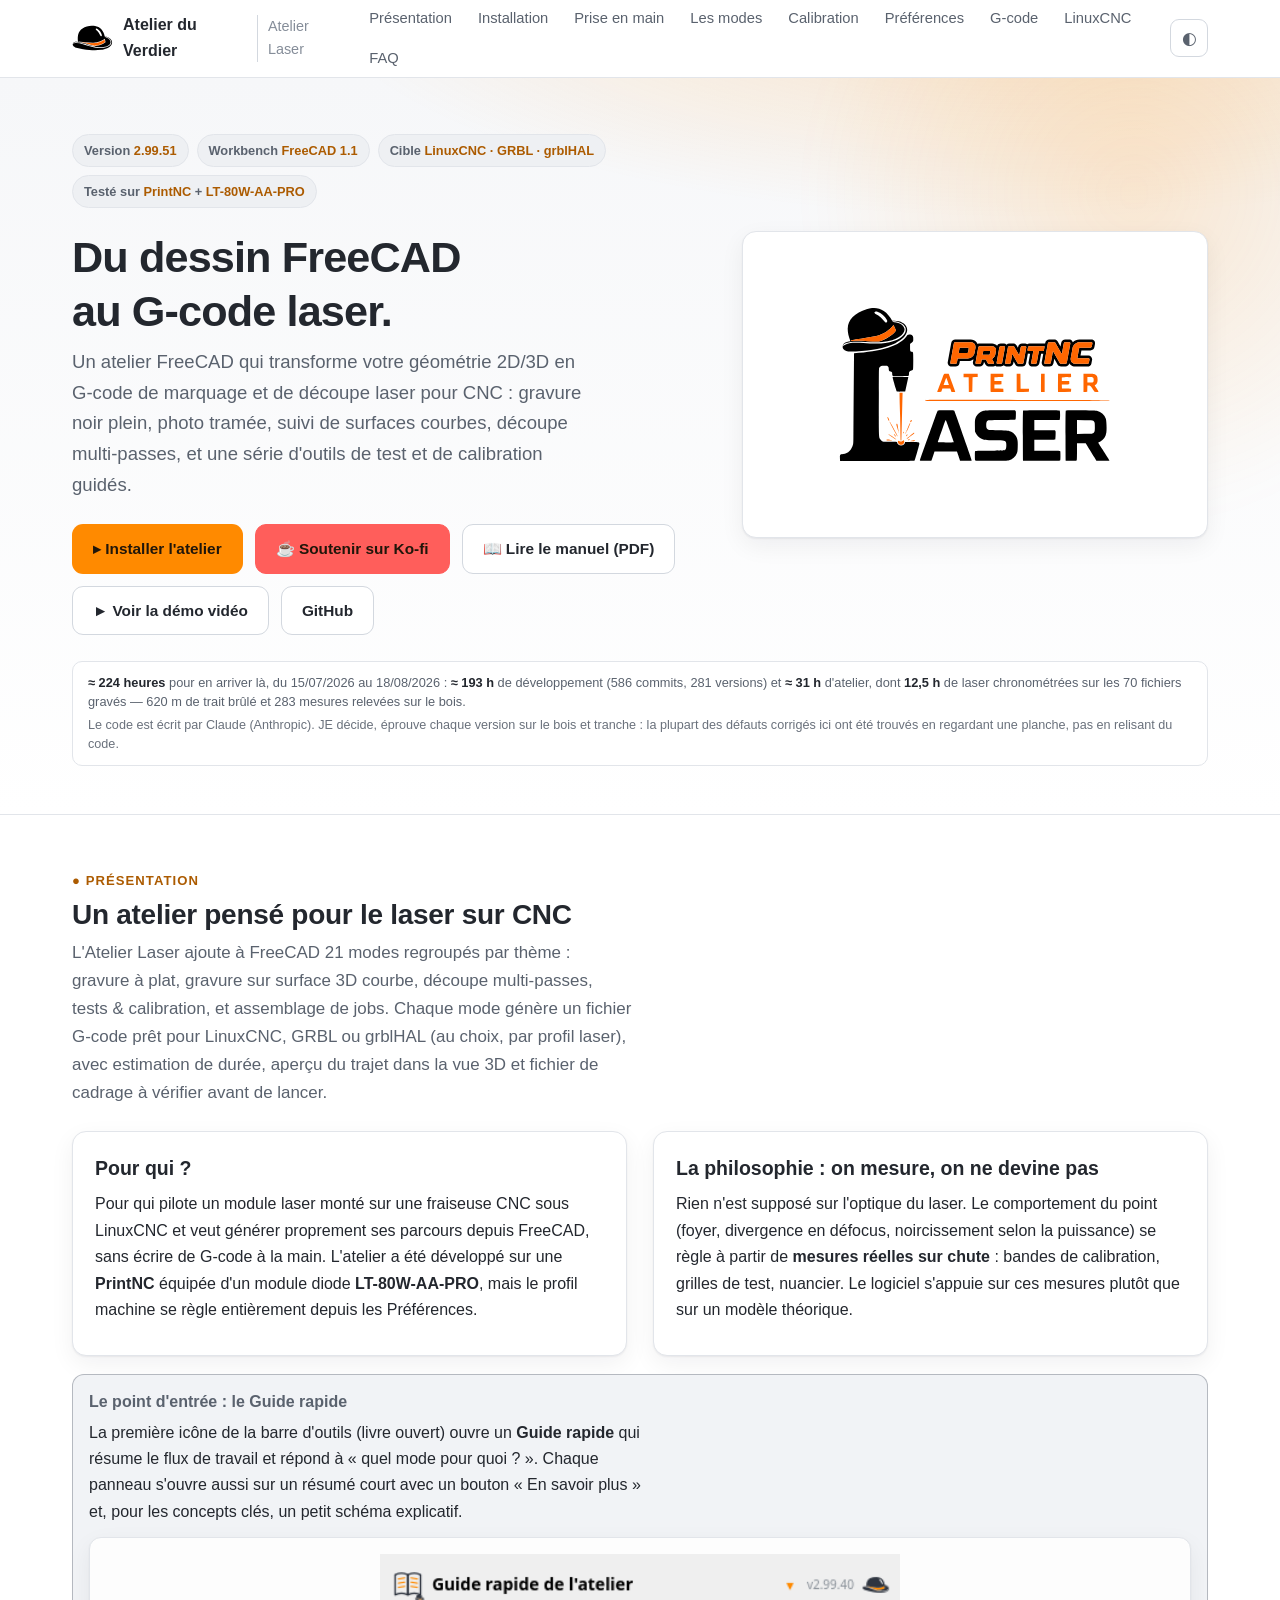
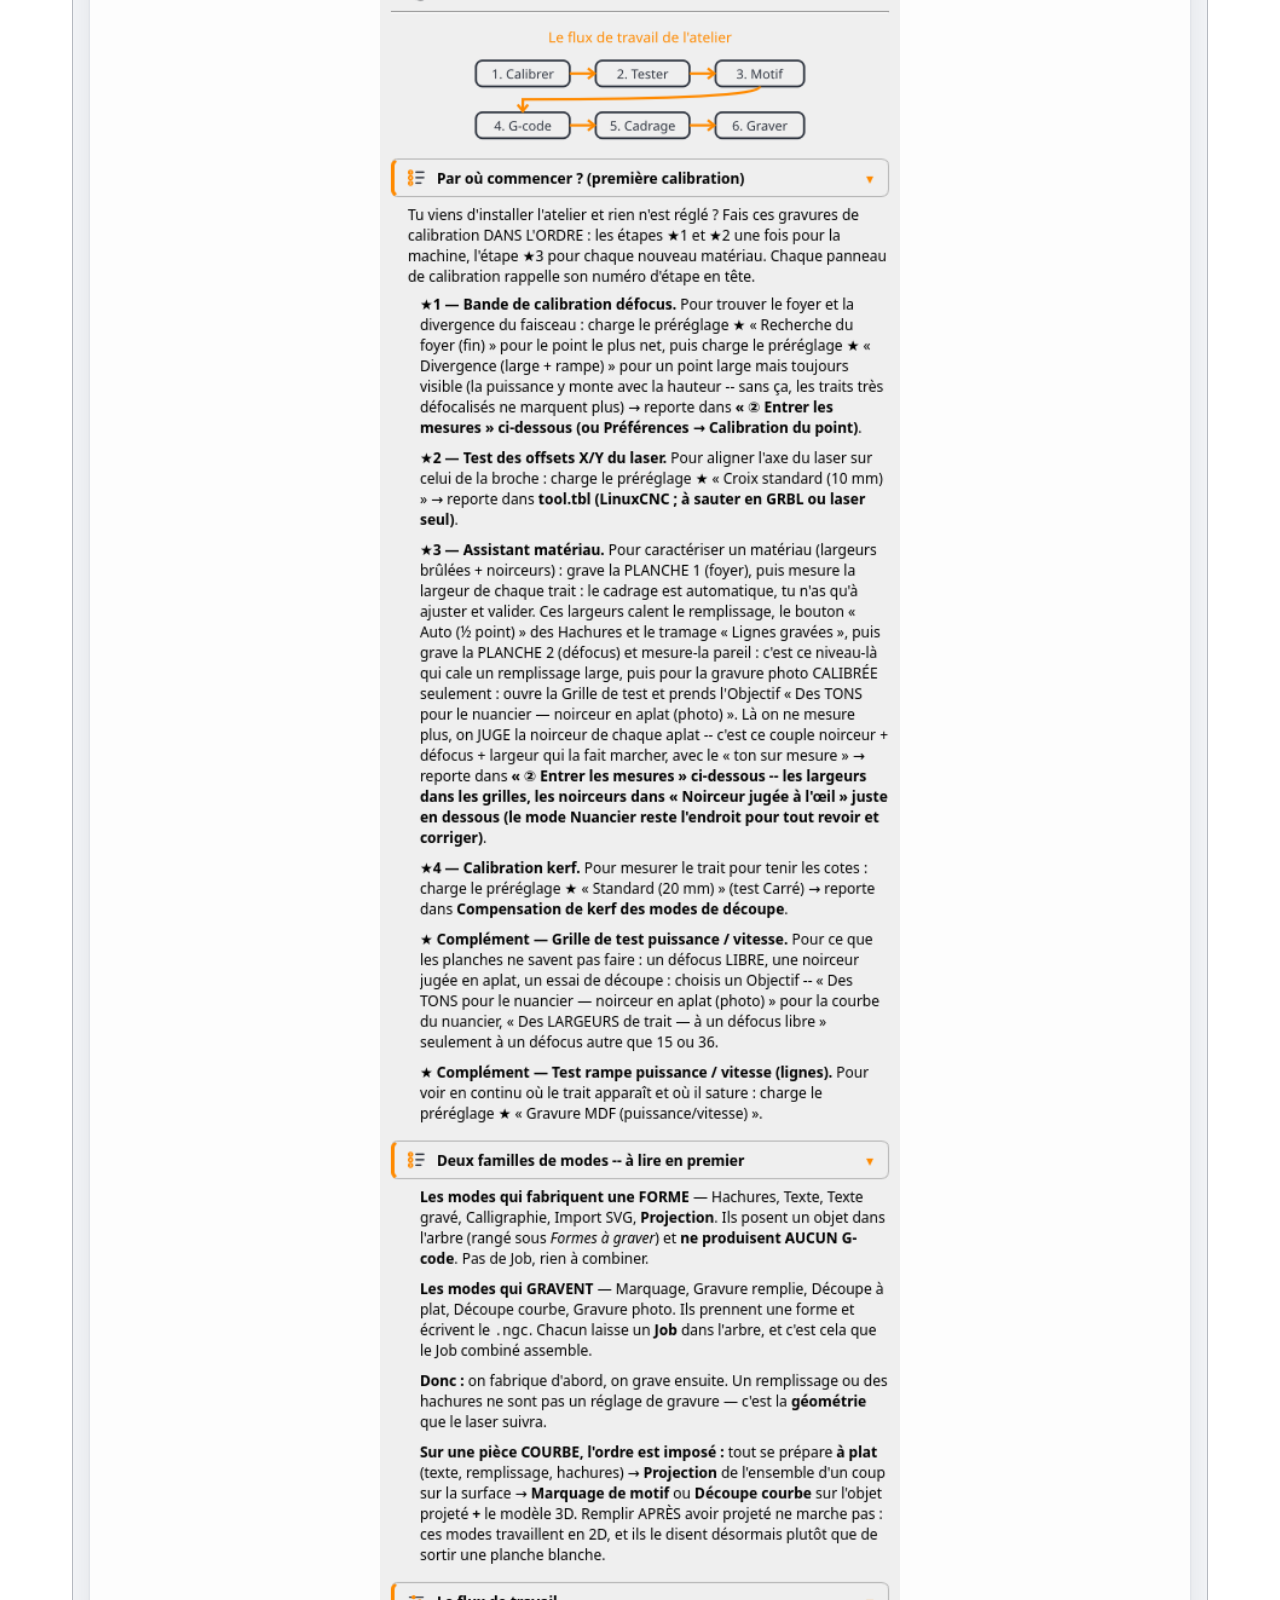
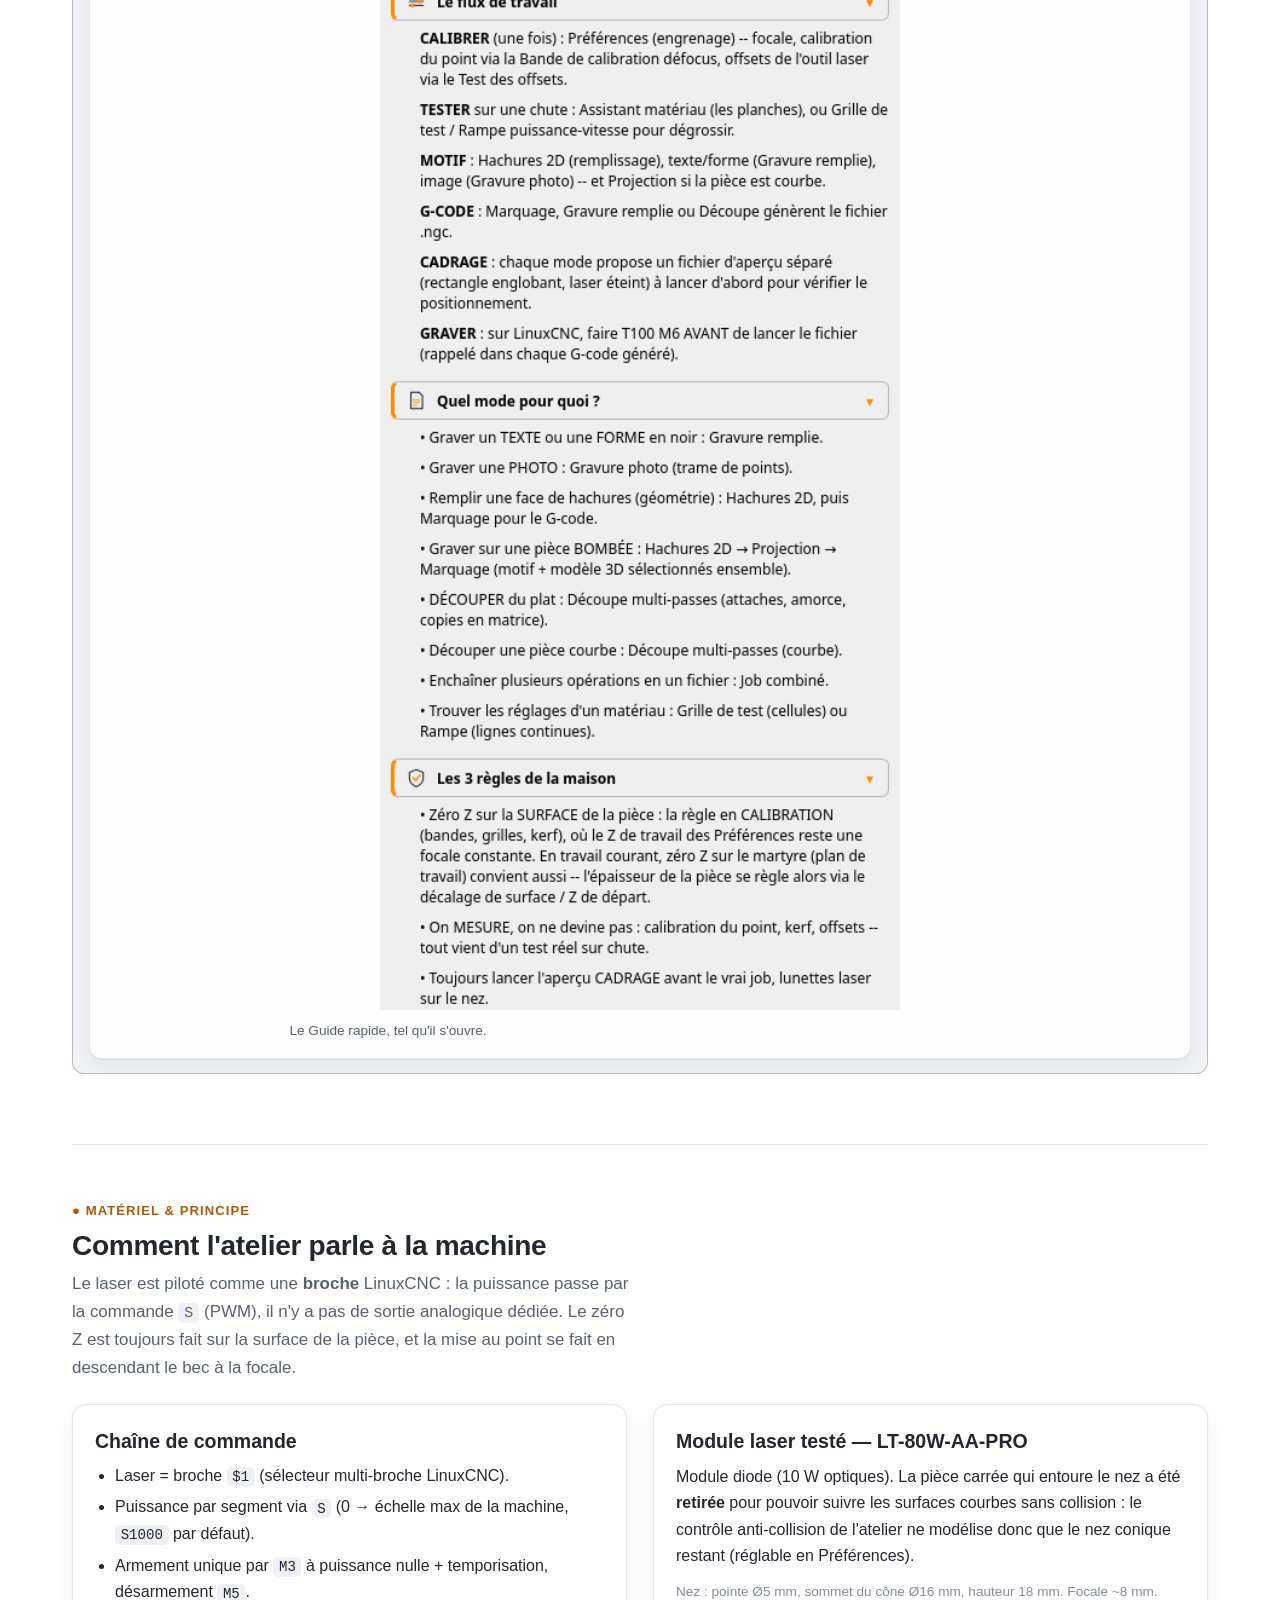
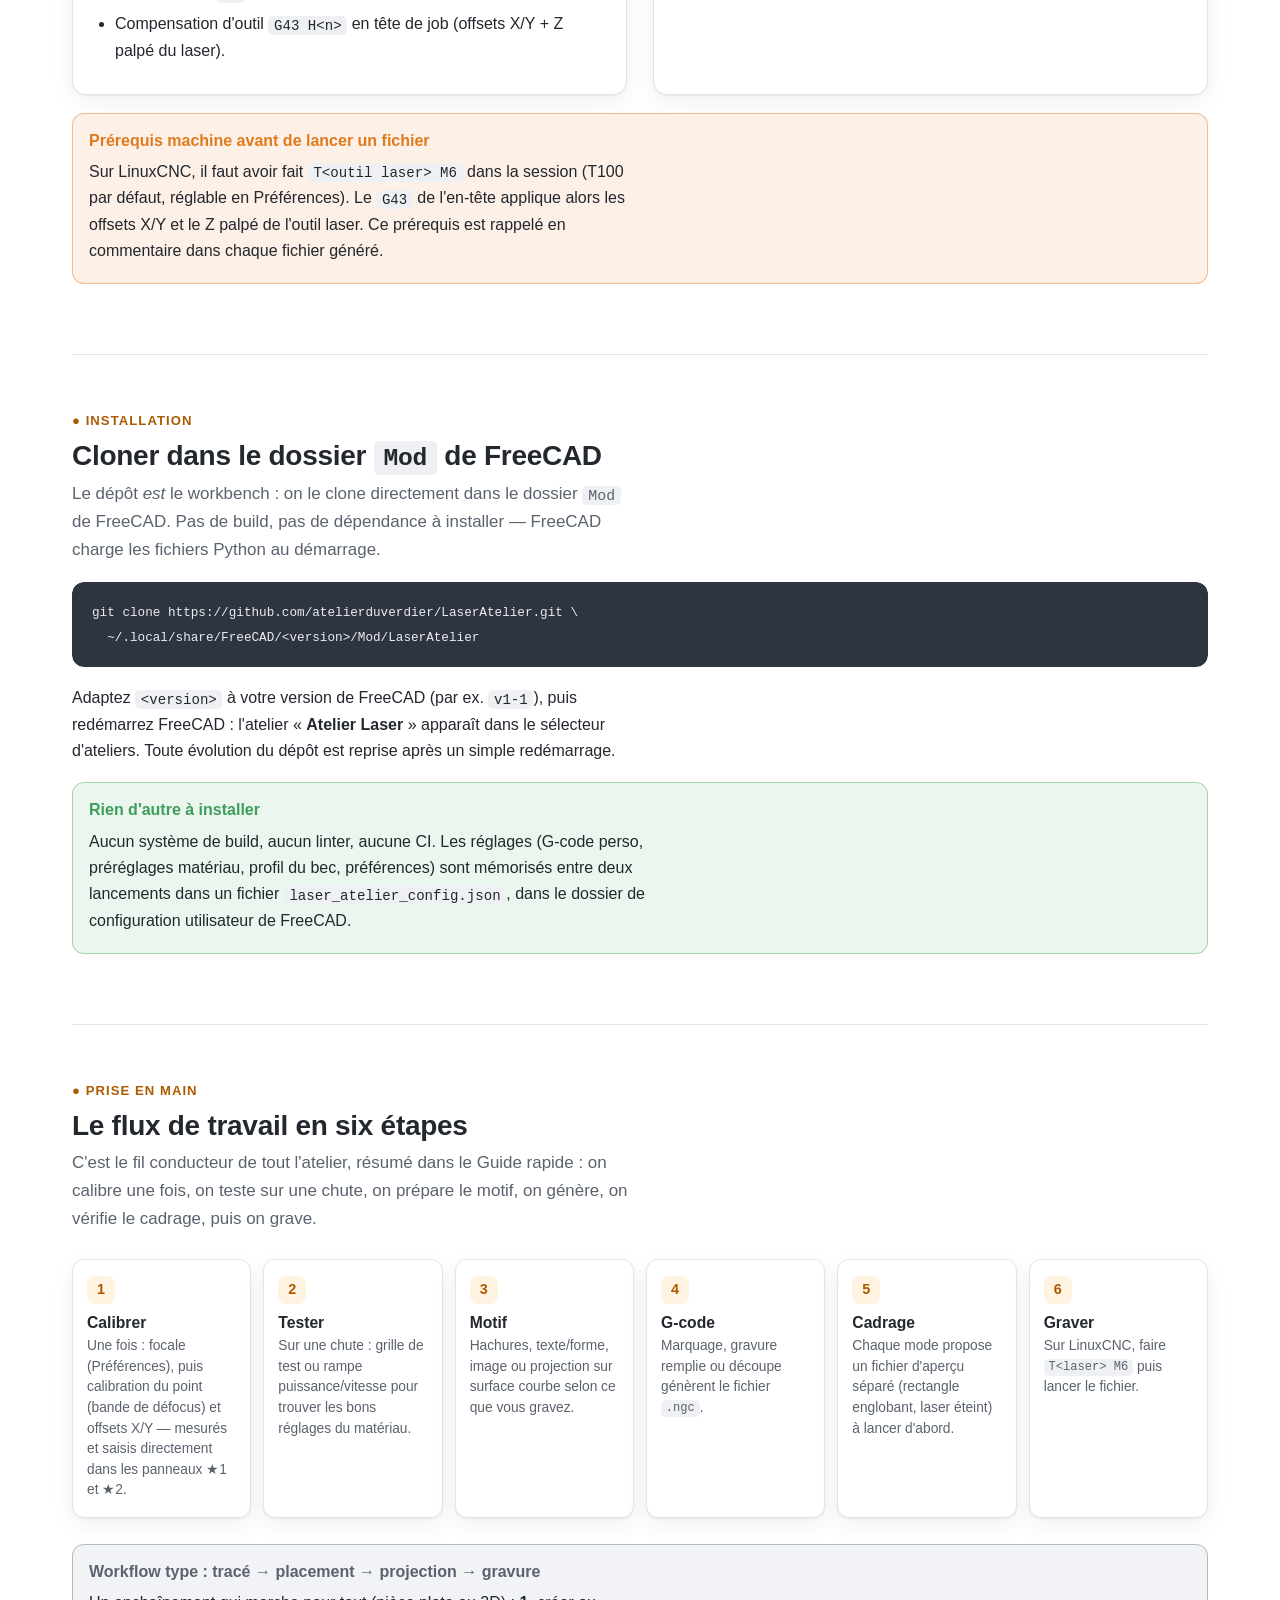
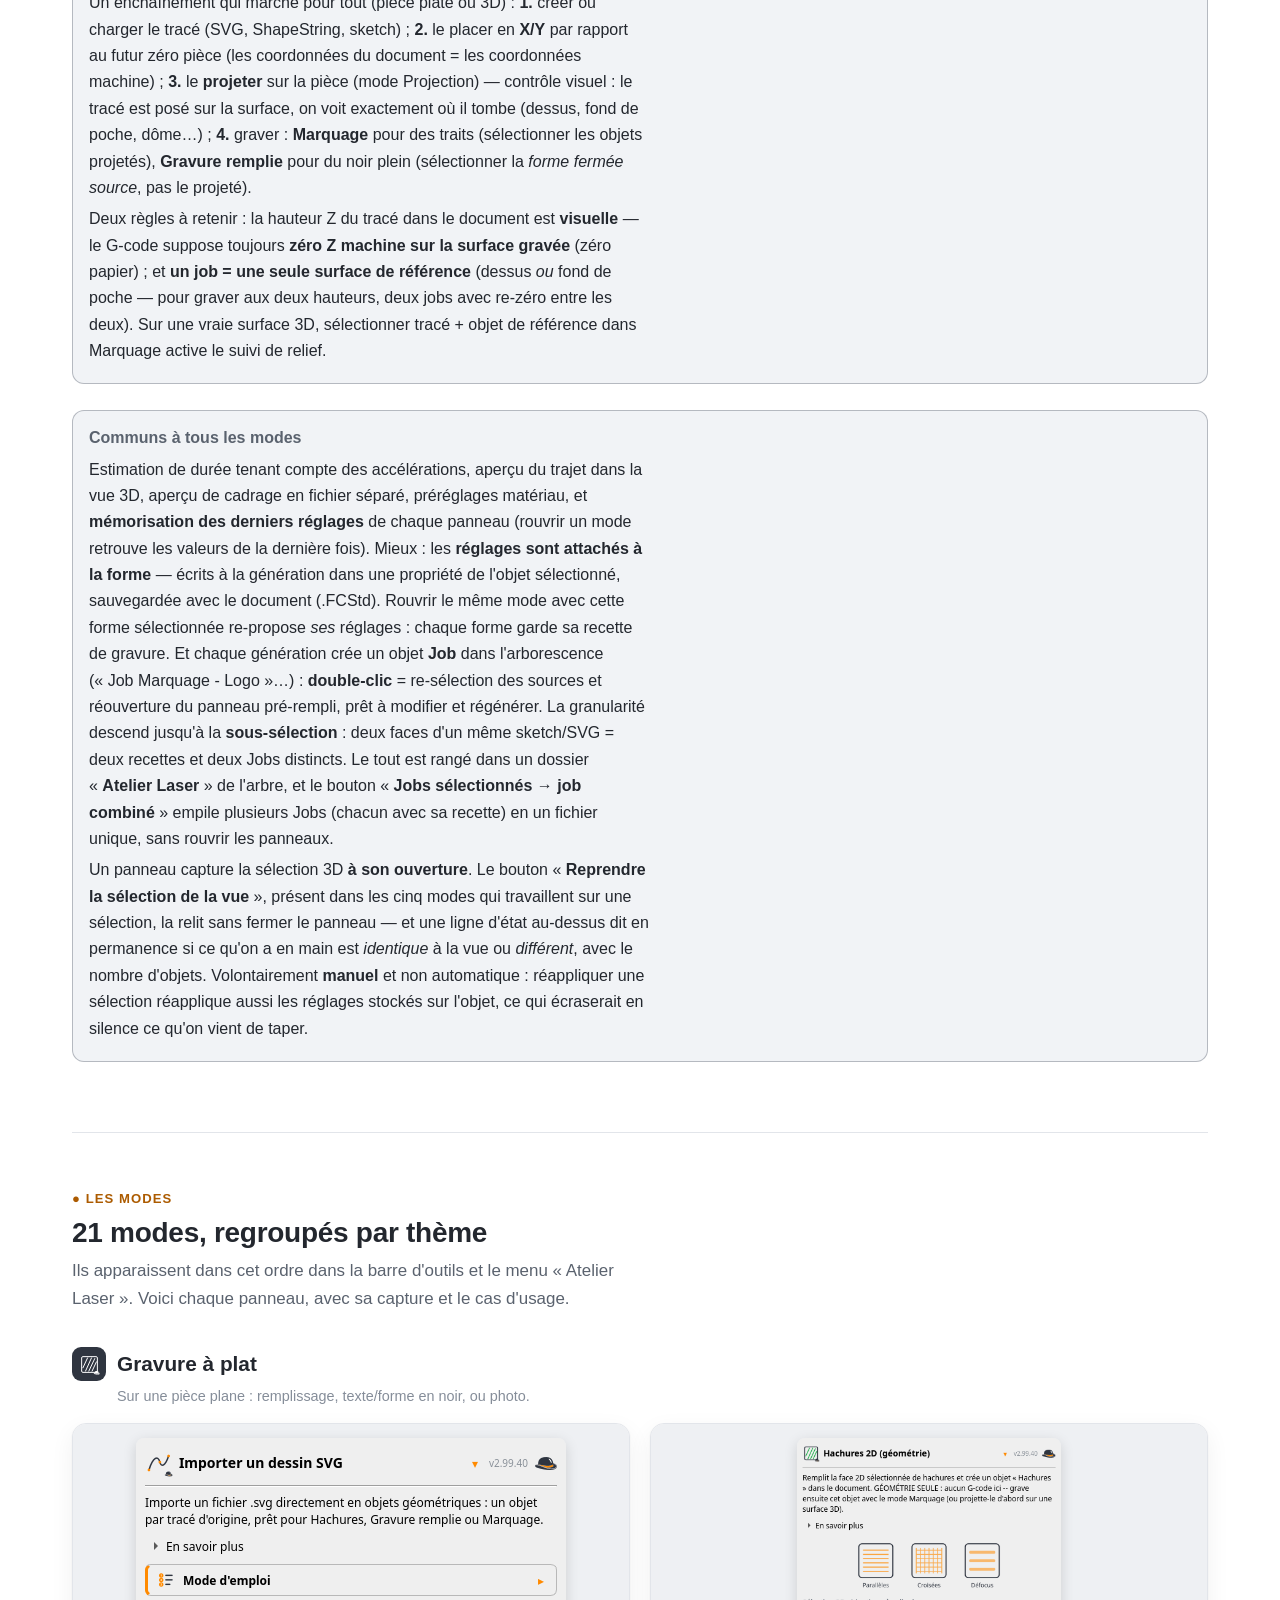
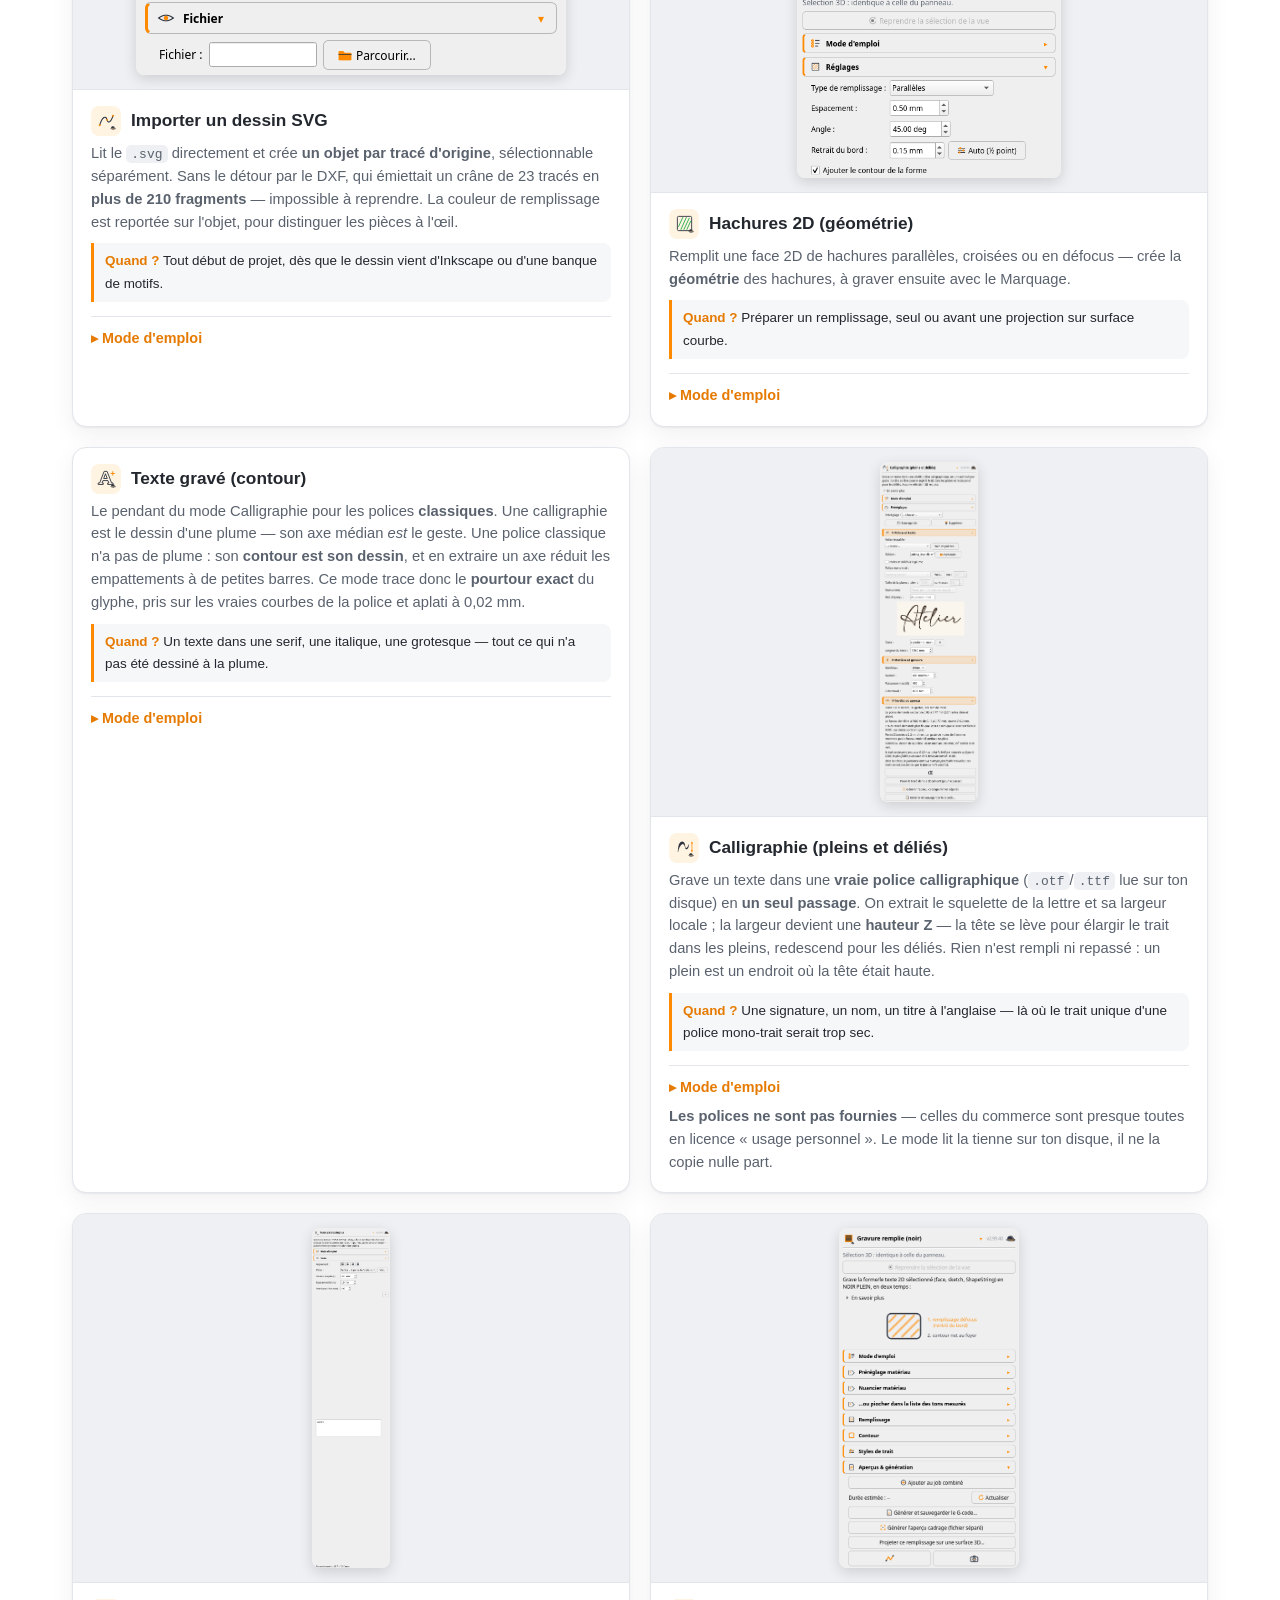
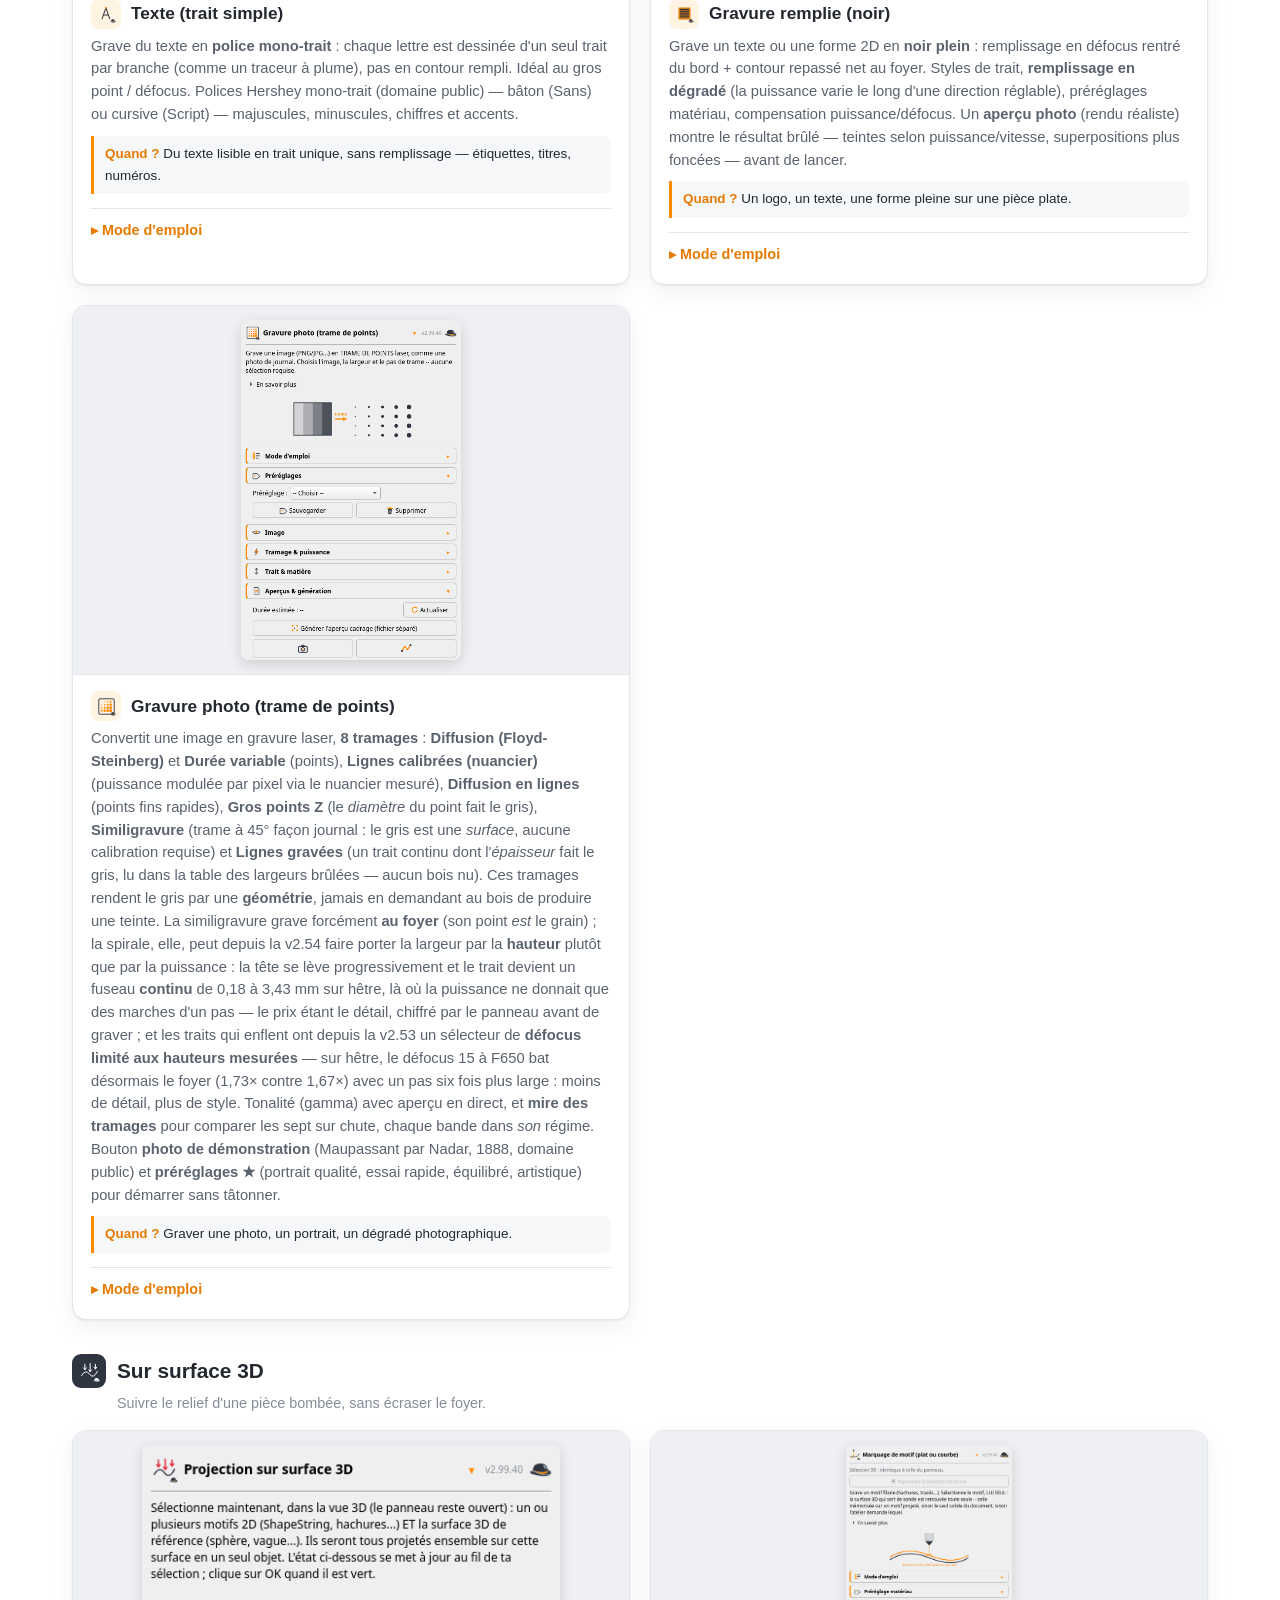
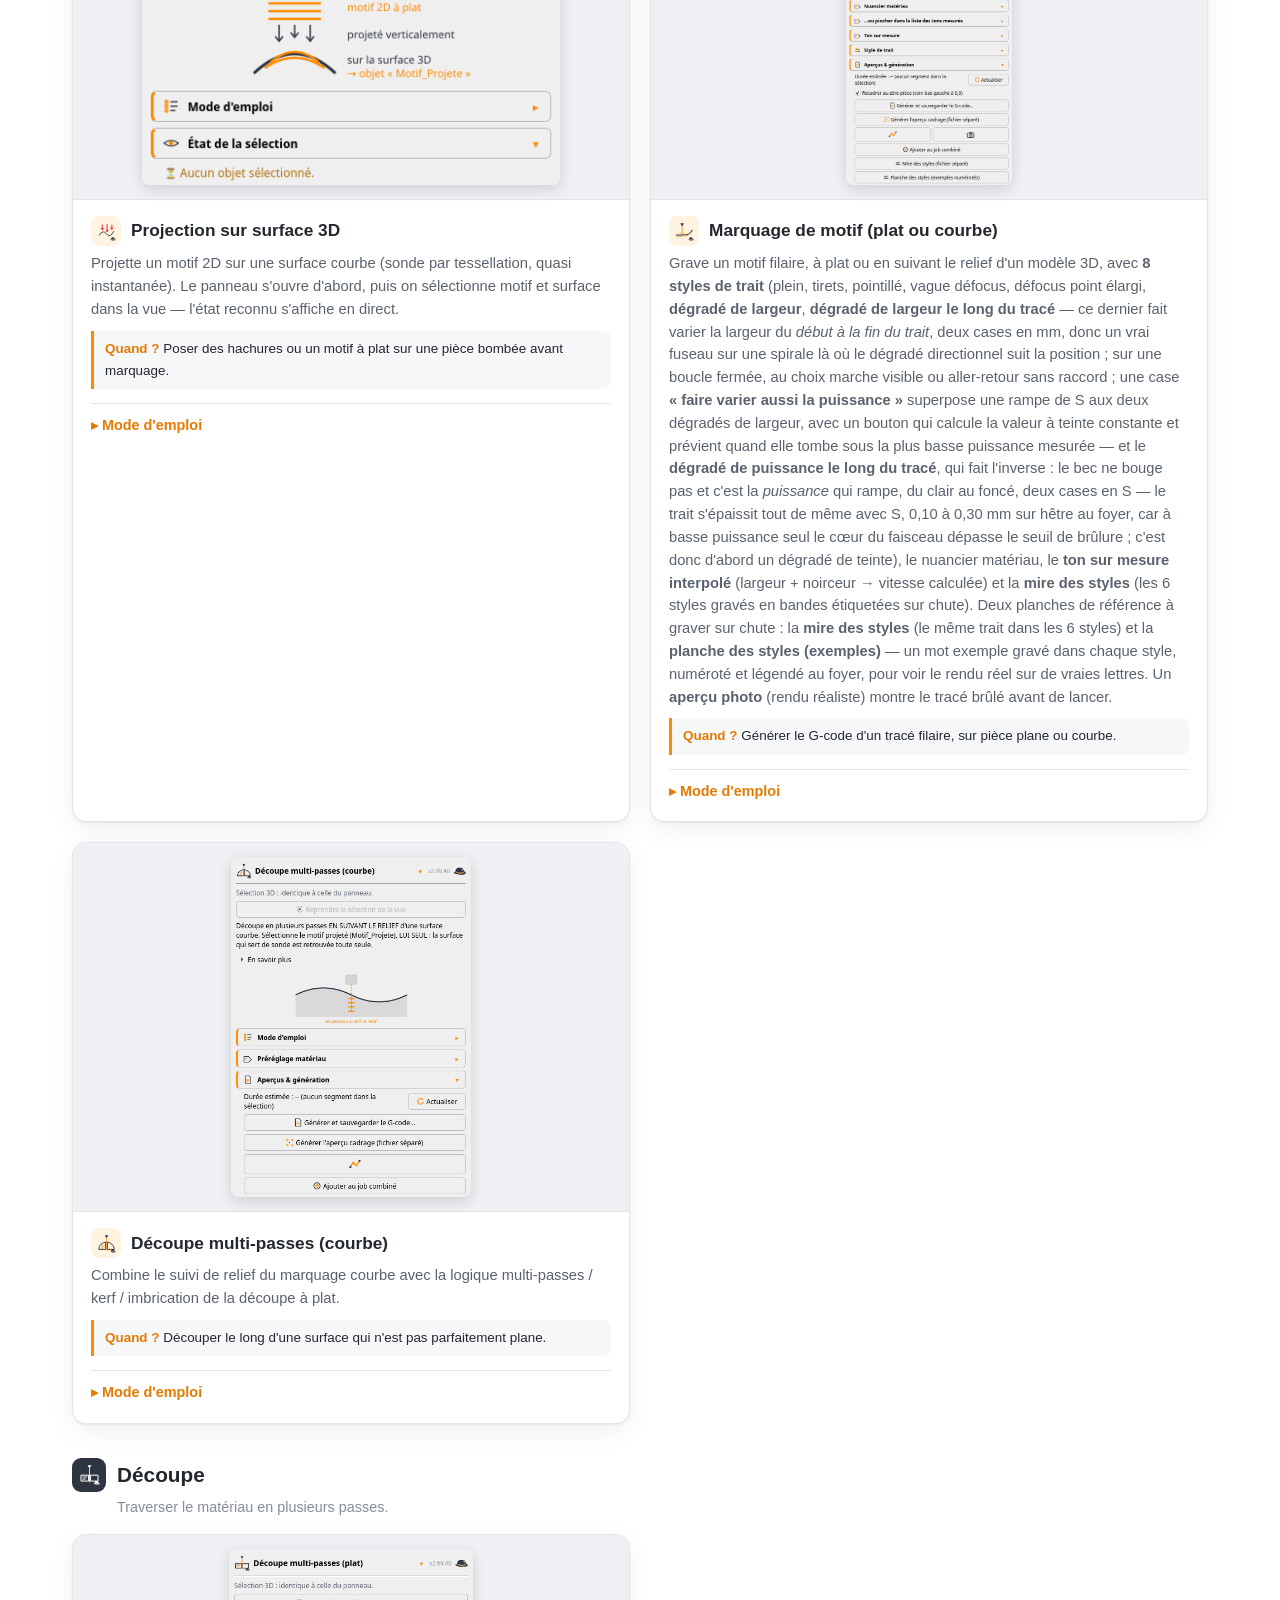
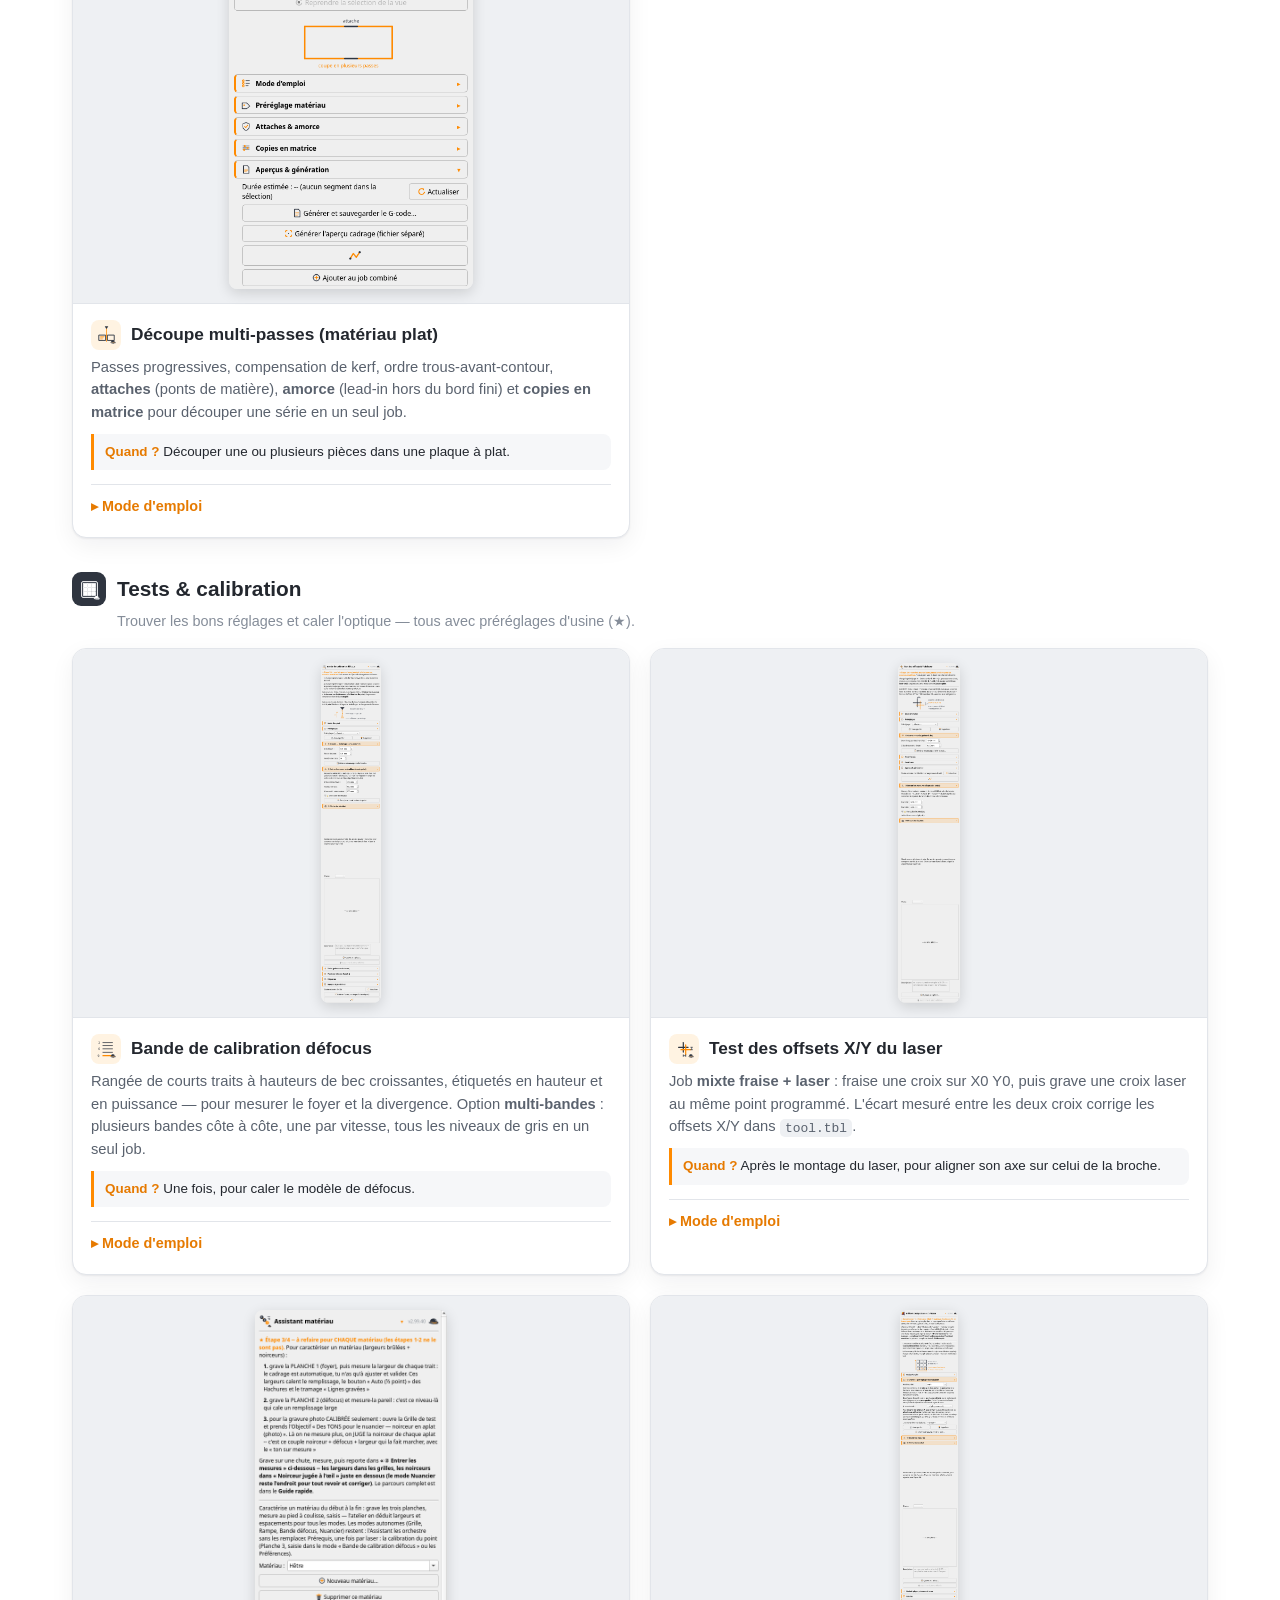
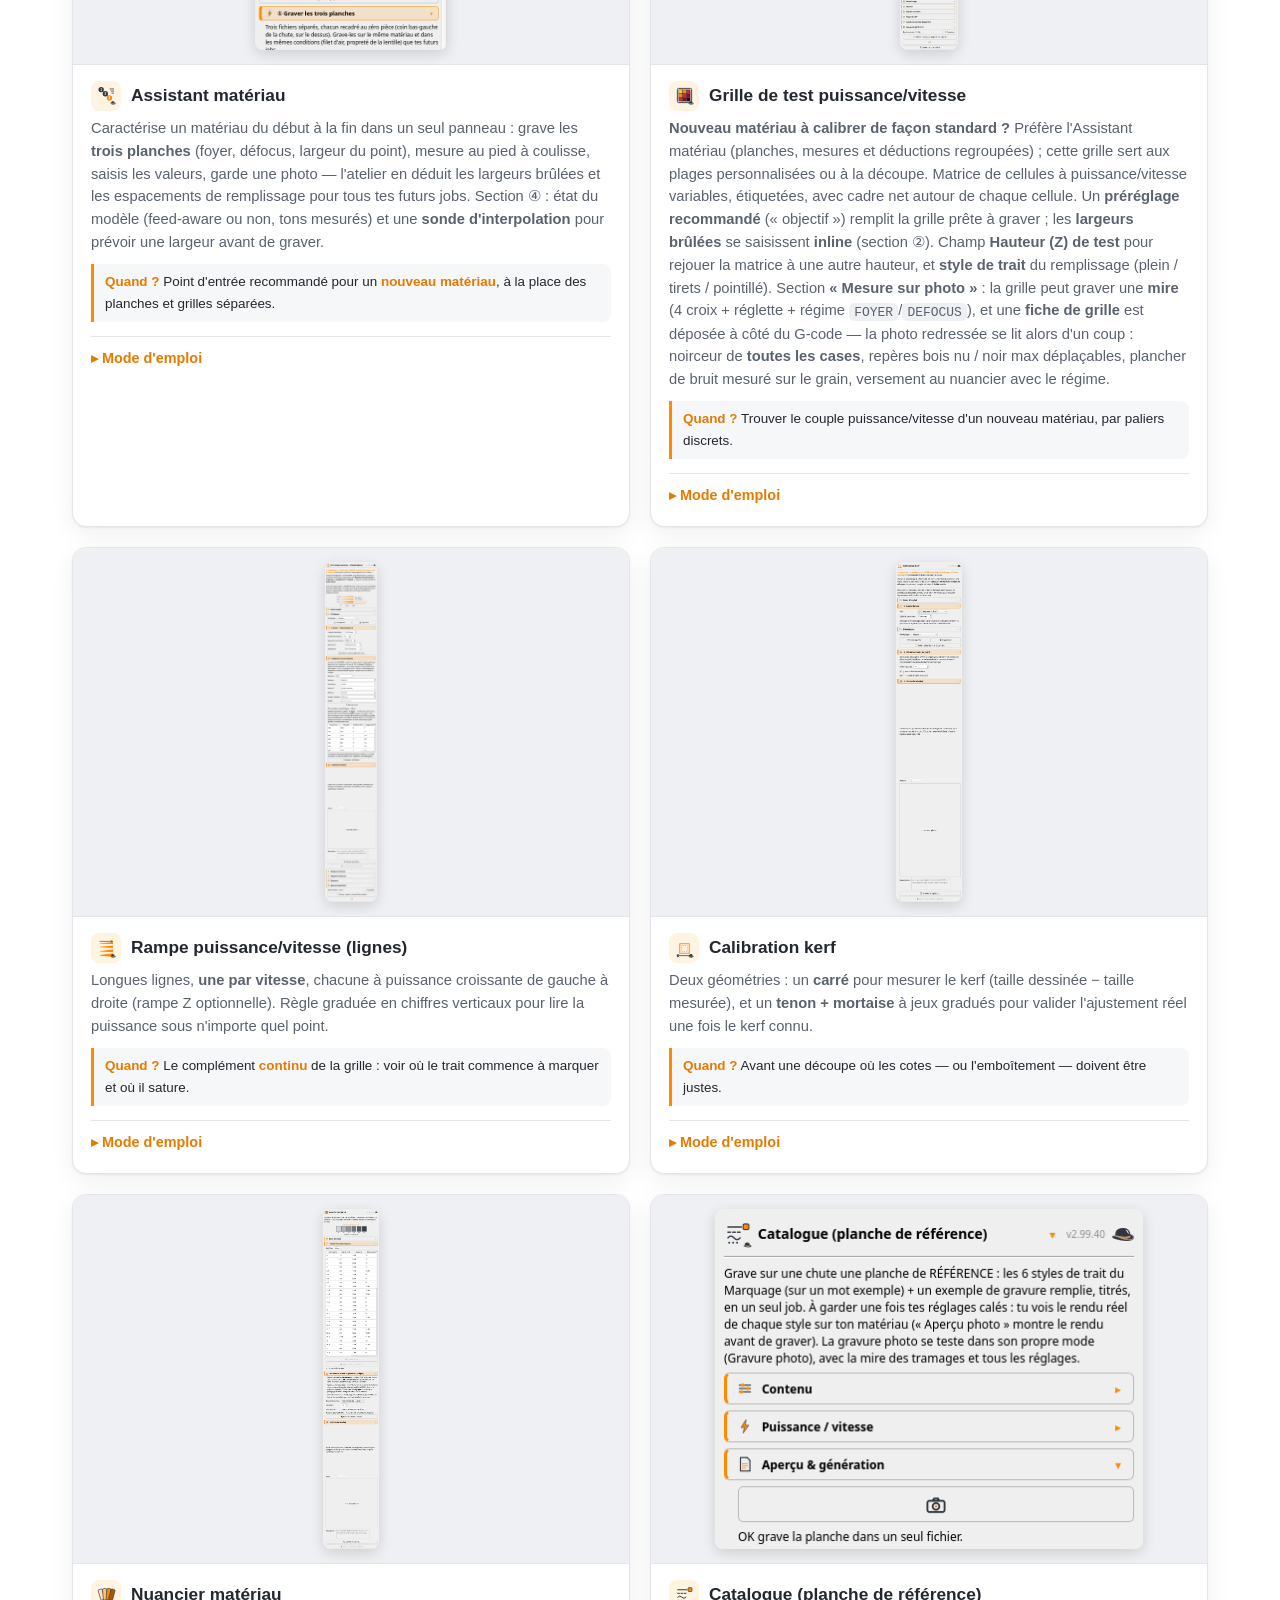
==== commit 9777f65d: "v2.99.51 — Le fuseau débordait du tampon de GRBL : les commentaires trop longs coupés à l'assainisse" ====
--- a/docs/index.html
+++ b/docs/index.html
@@ -57,7 +57,7 @@
   <div class="wrap hero-grid">
     <div>
       <div class="badges">
-        <span class="badge">Version <b>2.99.50</b></span>
+        <span class="badge">Version <b>2.99.51</b></span>
         <span class="badge">Workbench <b>FreeCAD 1.1</b></span>
         <span class="badge">Cible <b>LinuxCNC · GRBL · grblHAL</b></span>
         <span class="badge">Testé sur <b>PrintNC</b> + <b>LT-80W-AA-PRO</b></span>
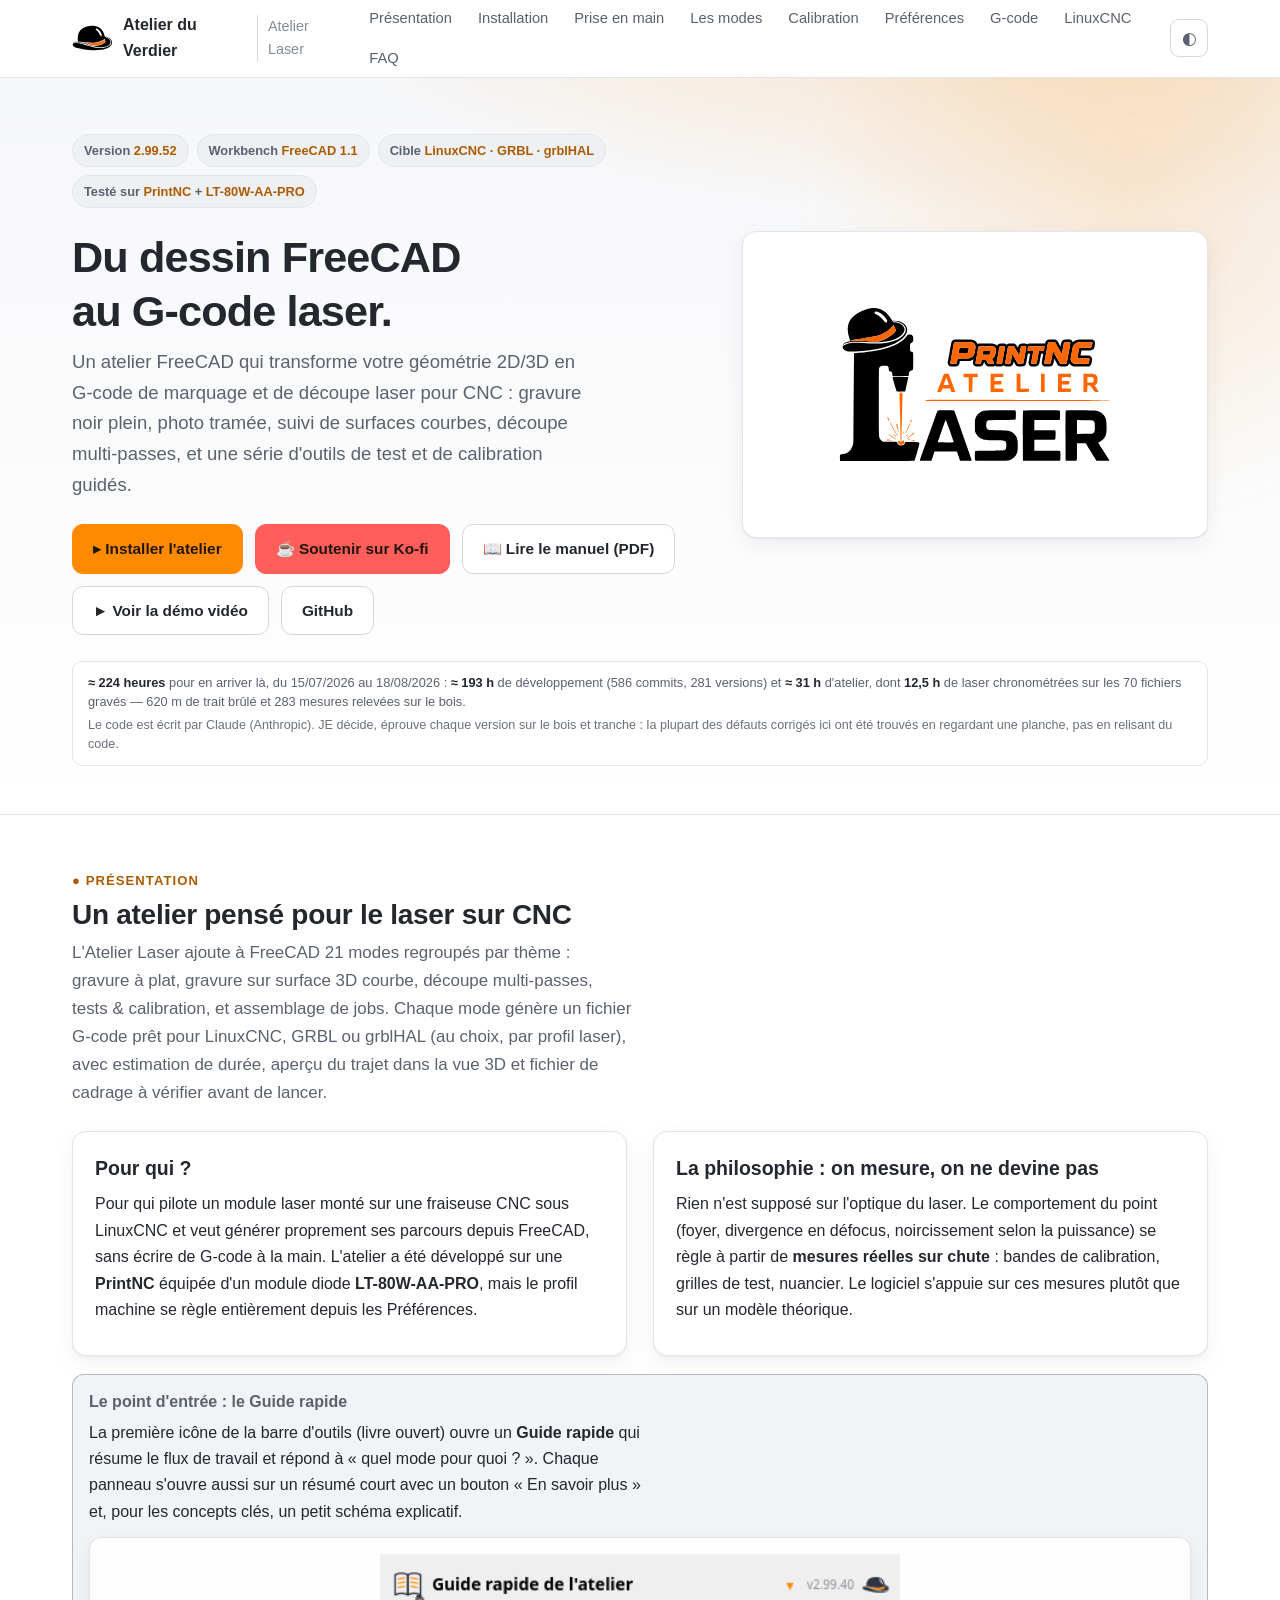
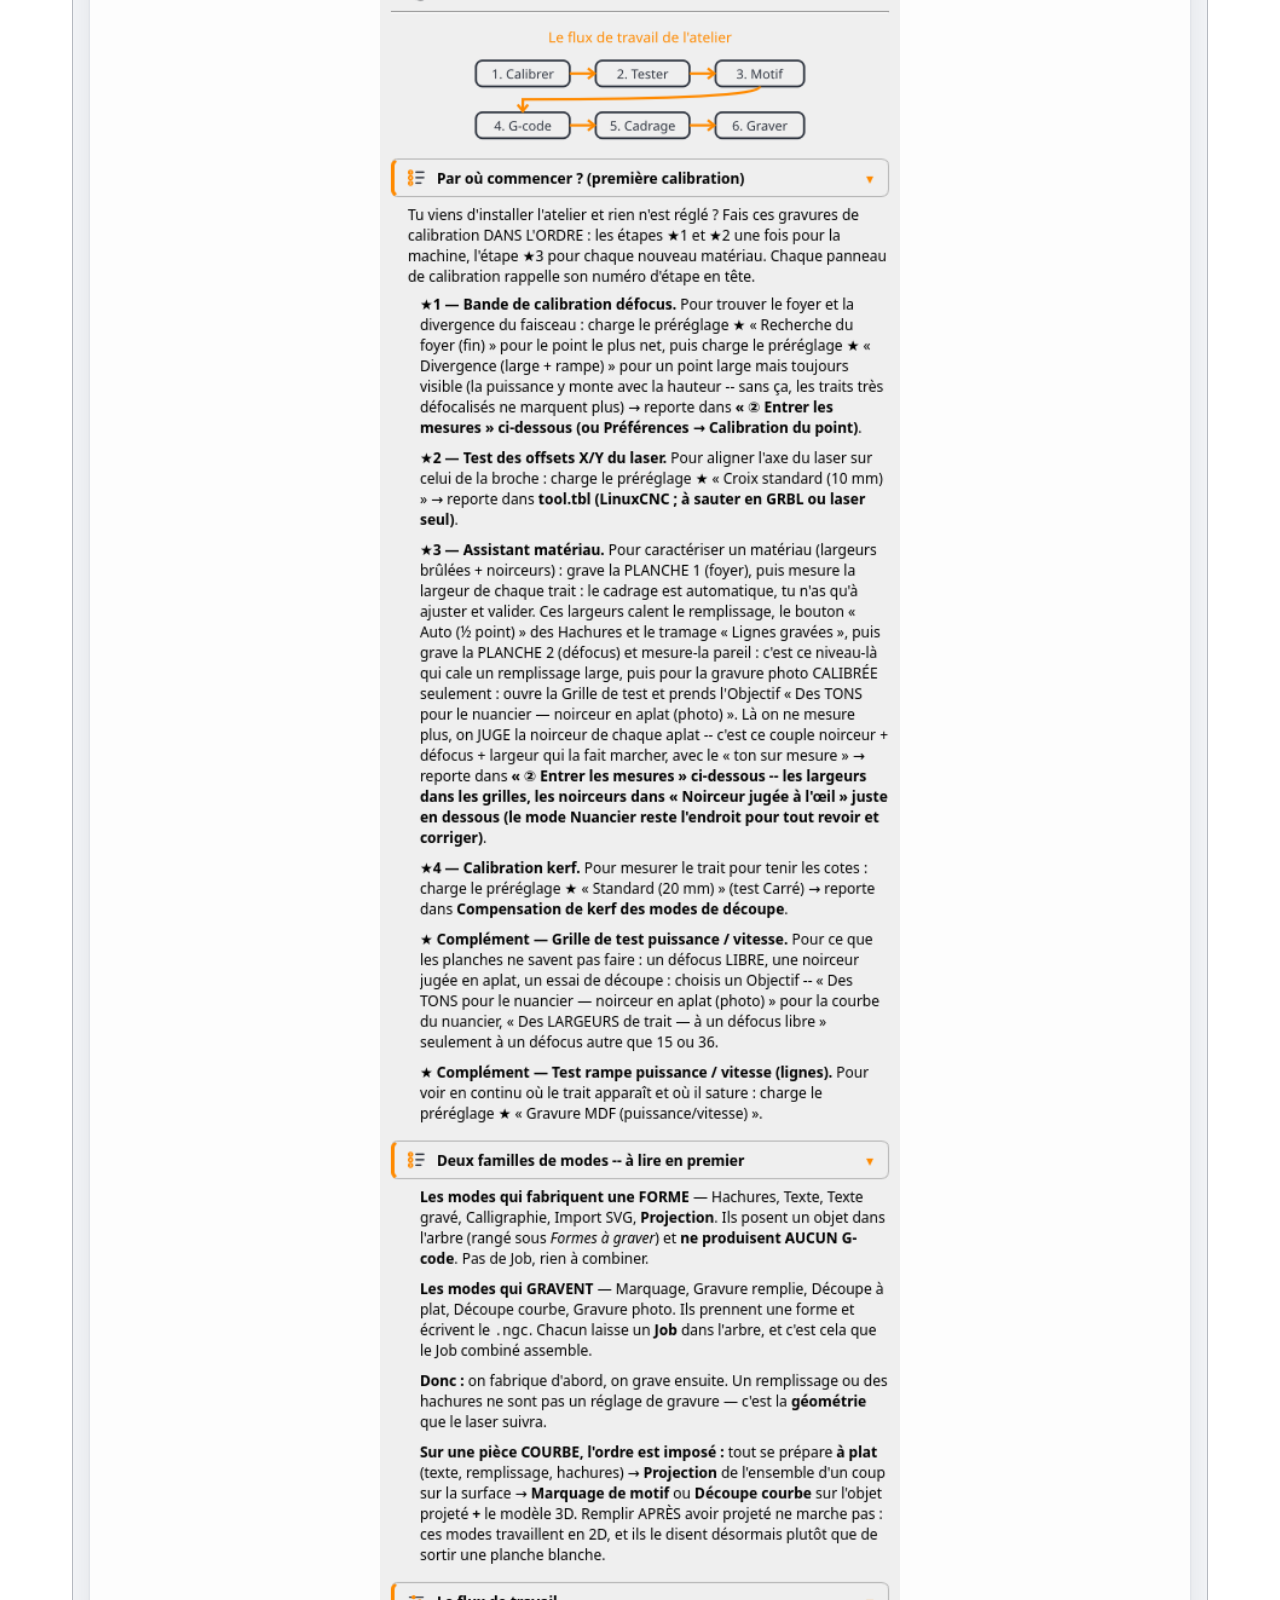
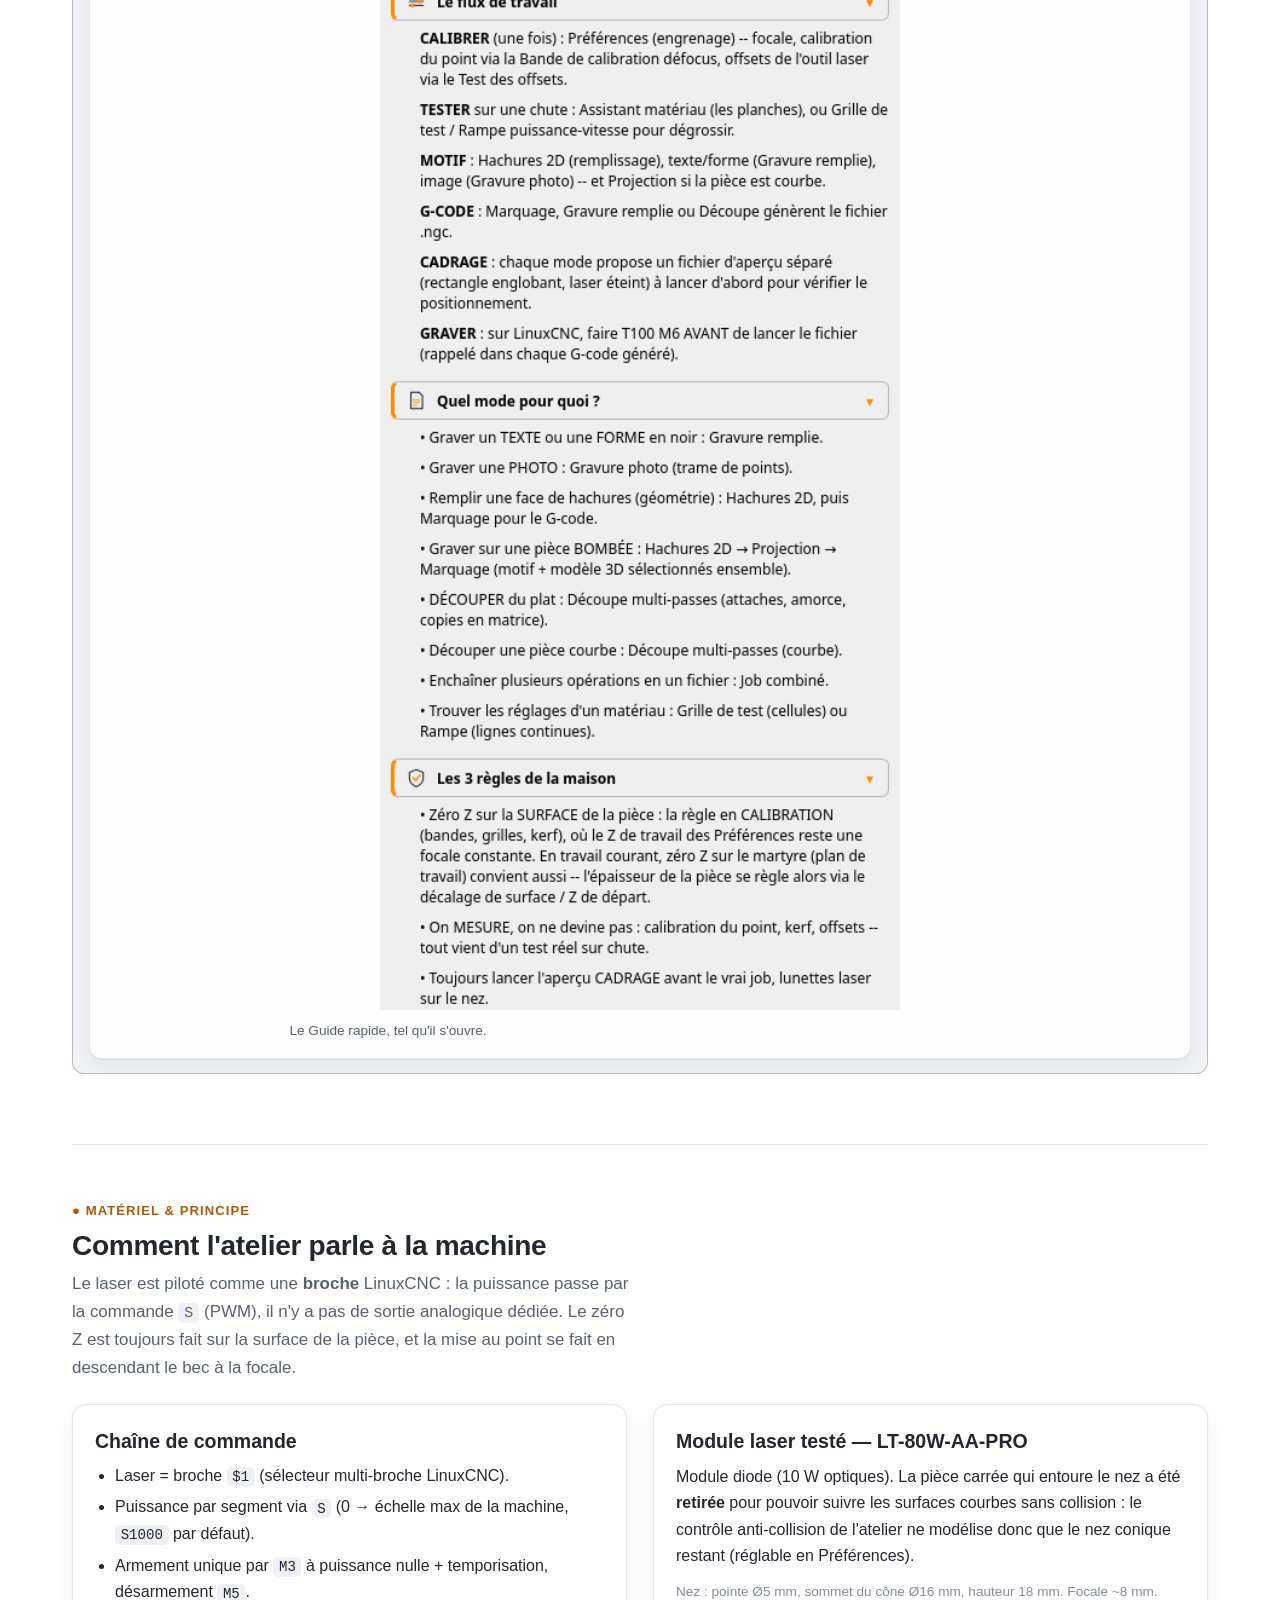
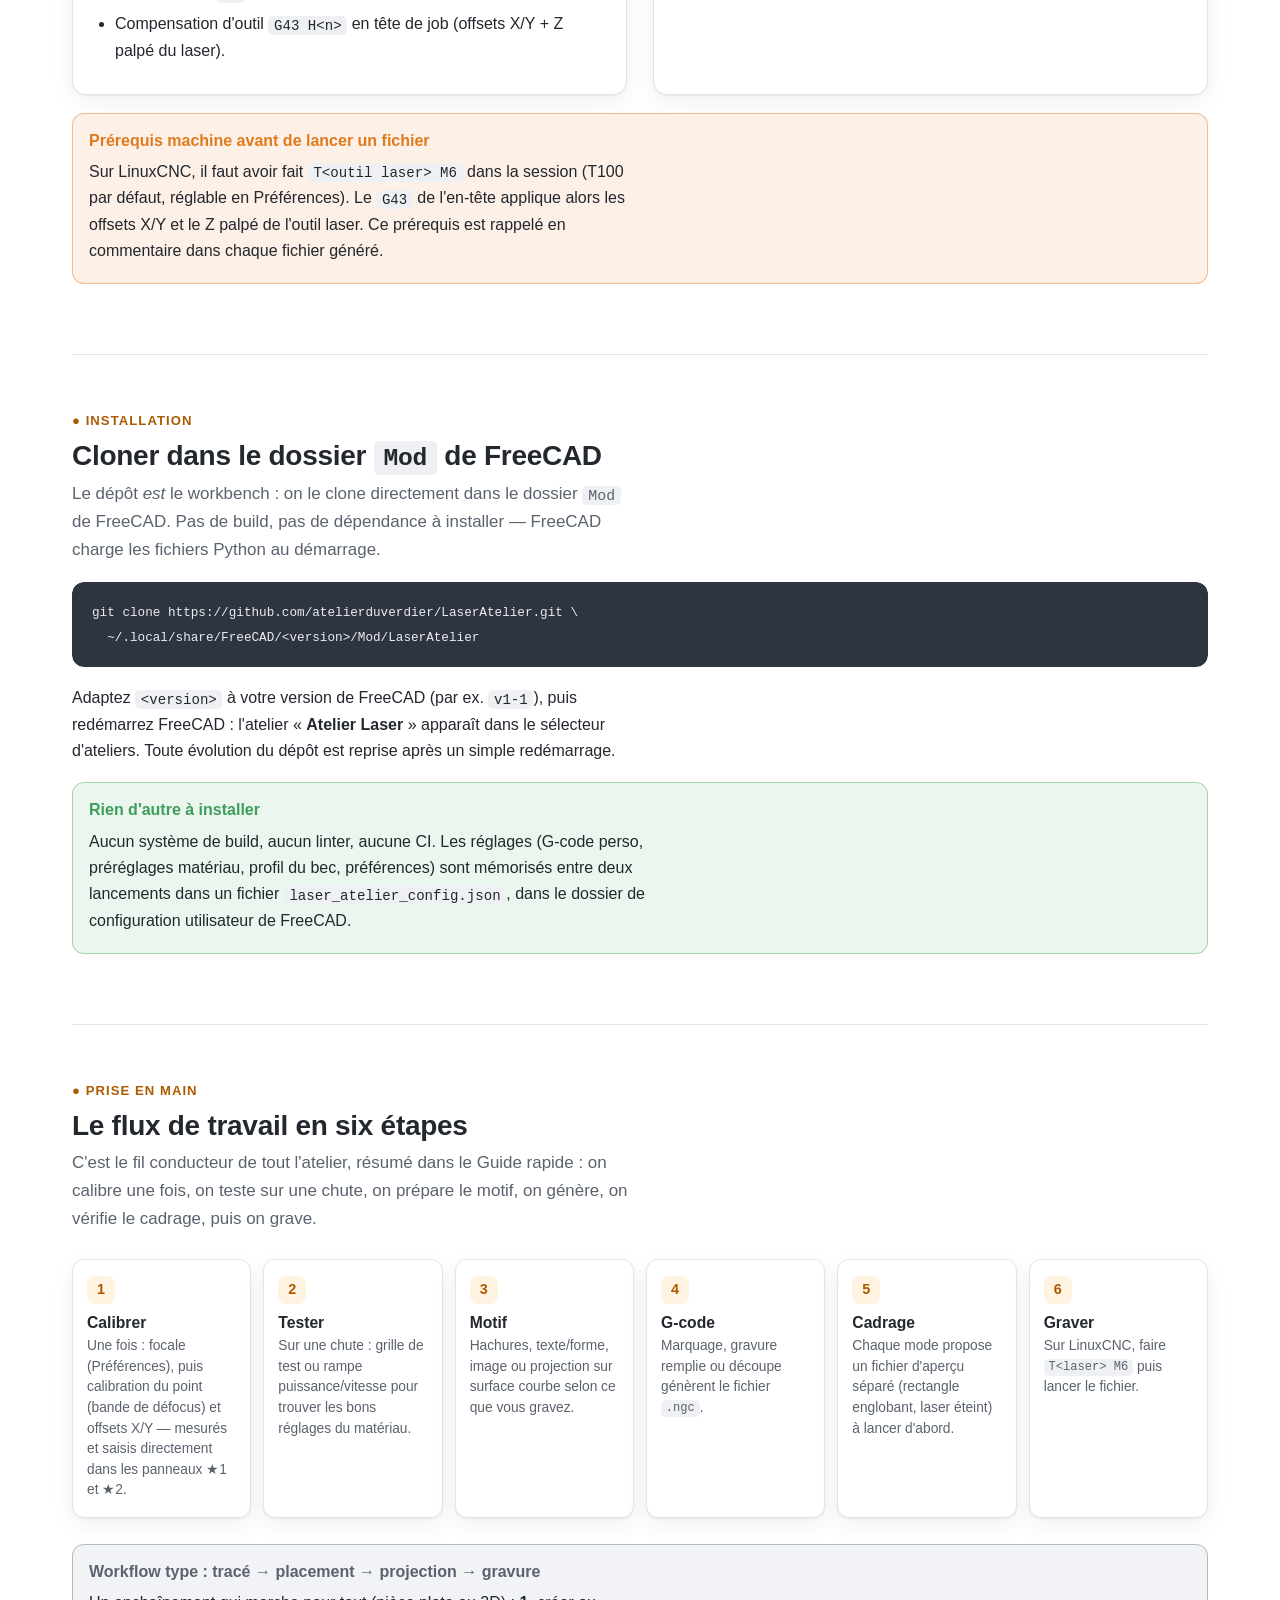
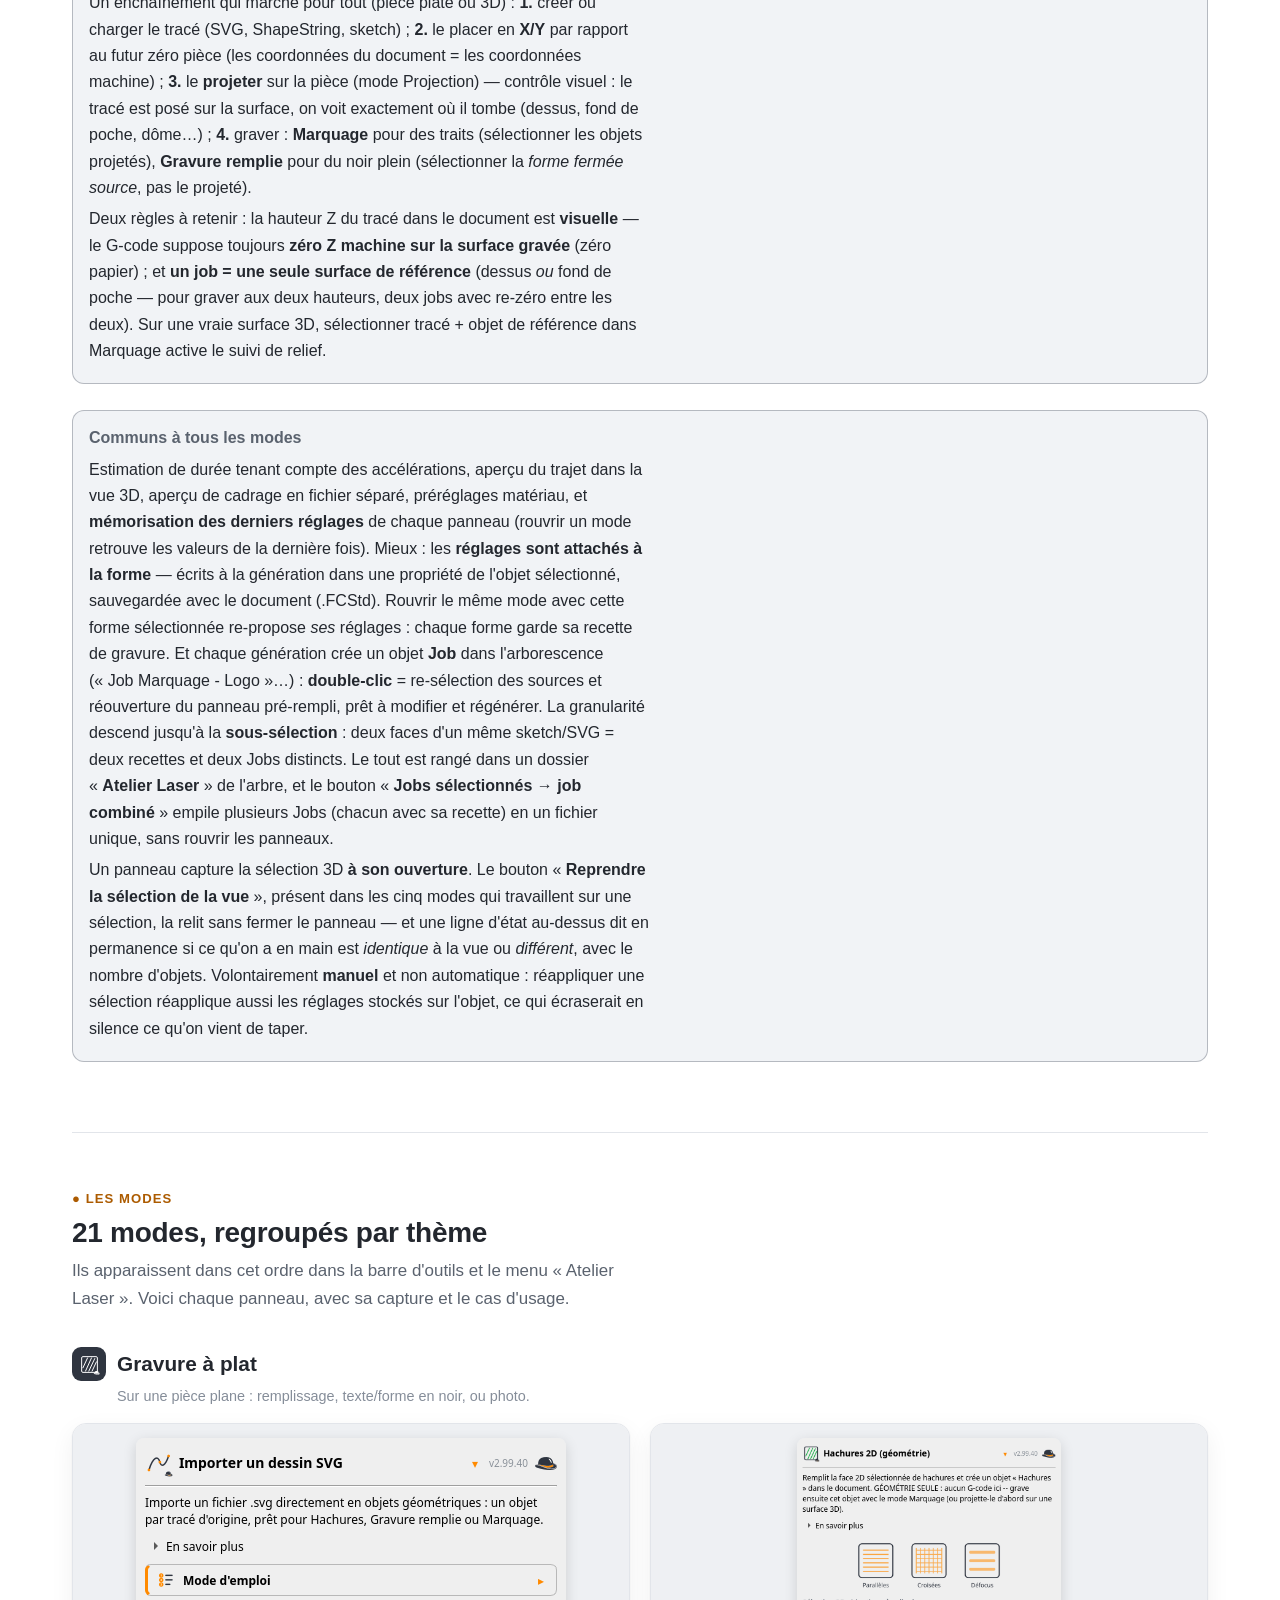
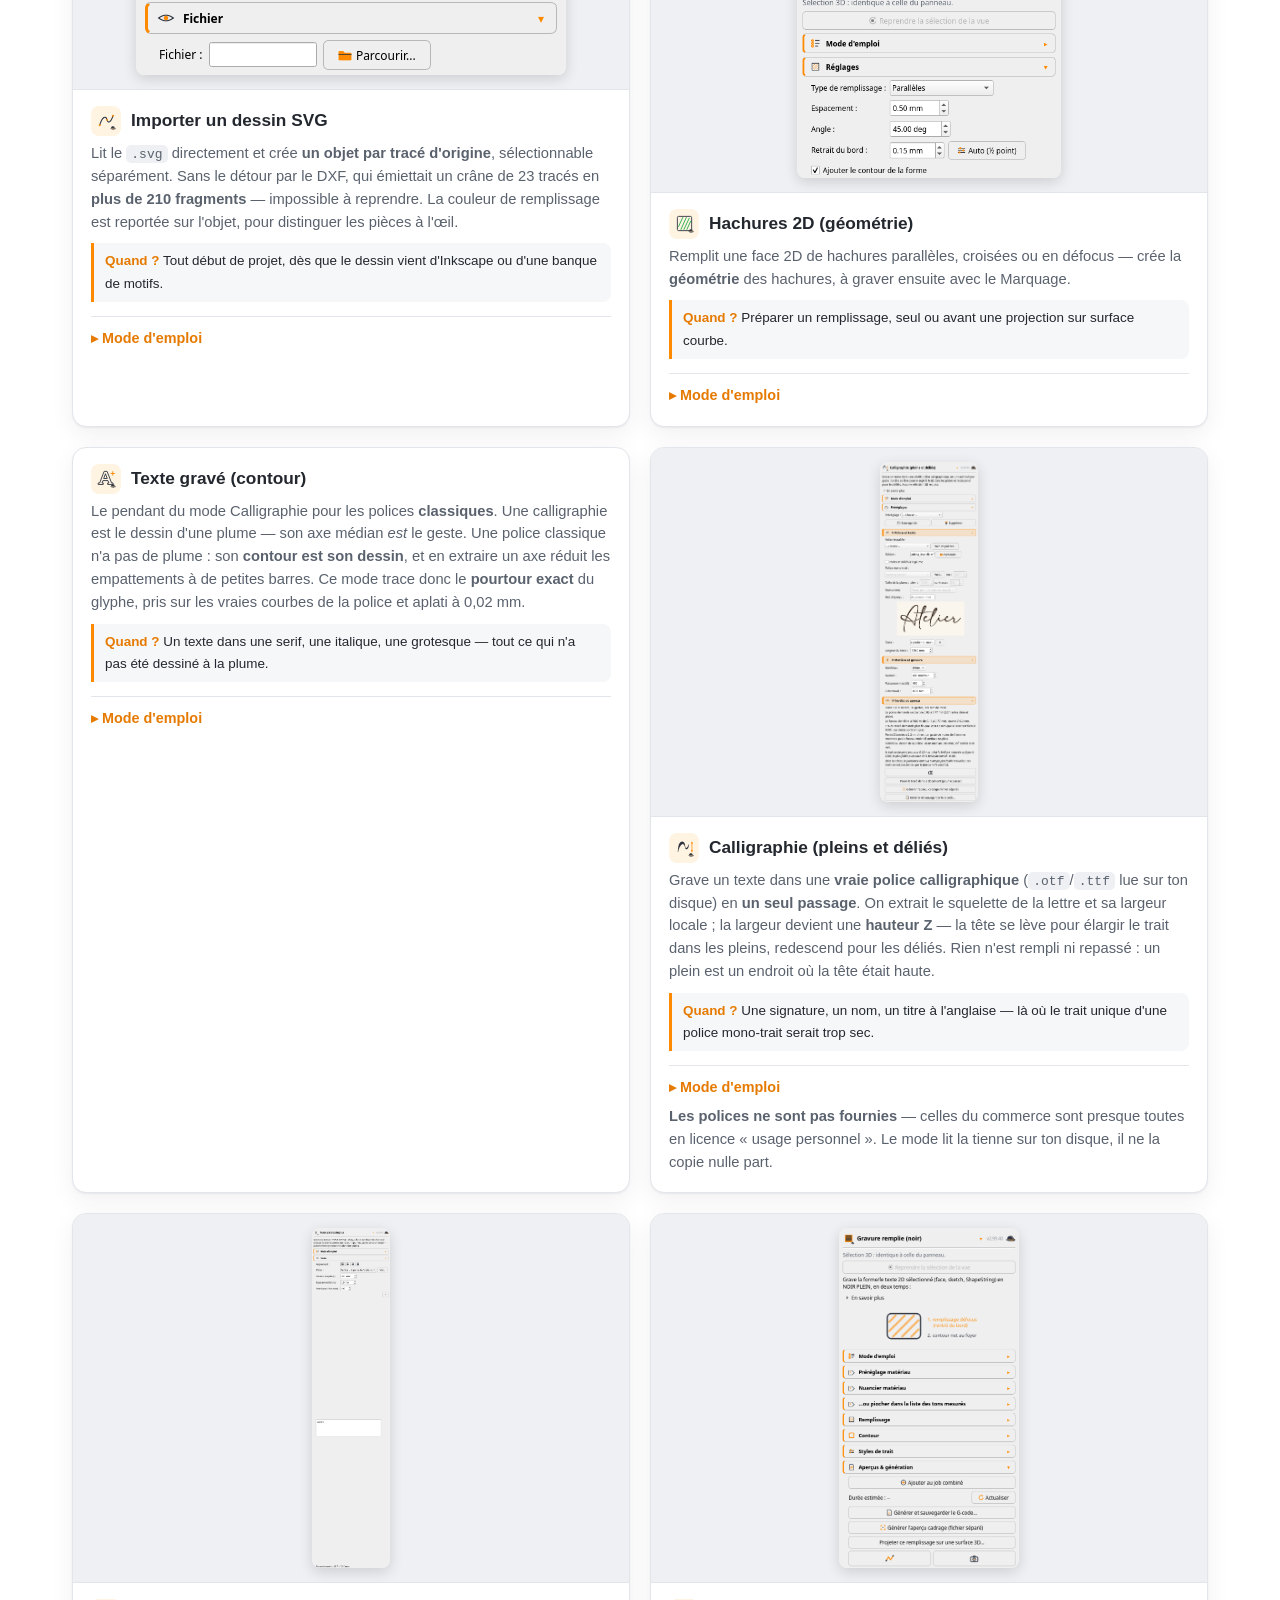
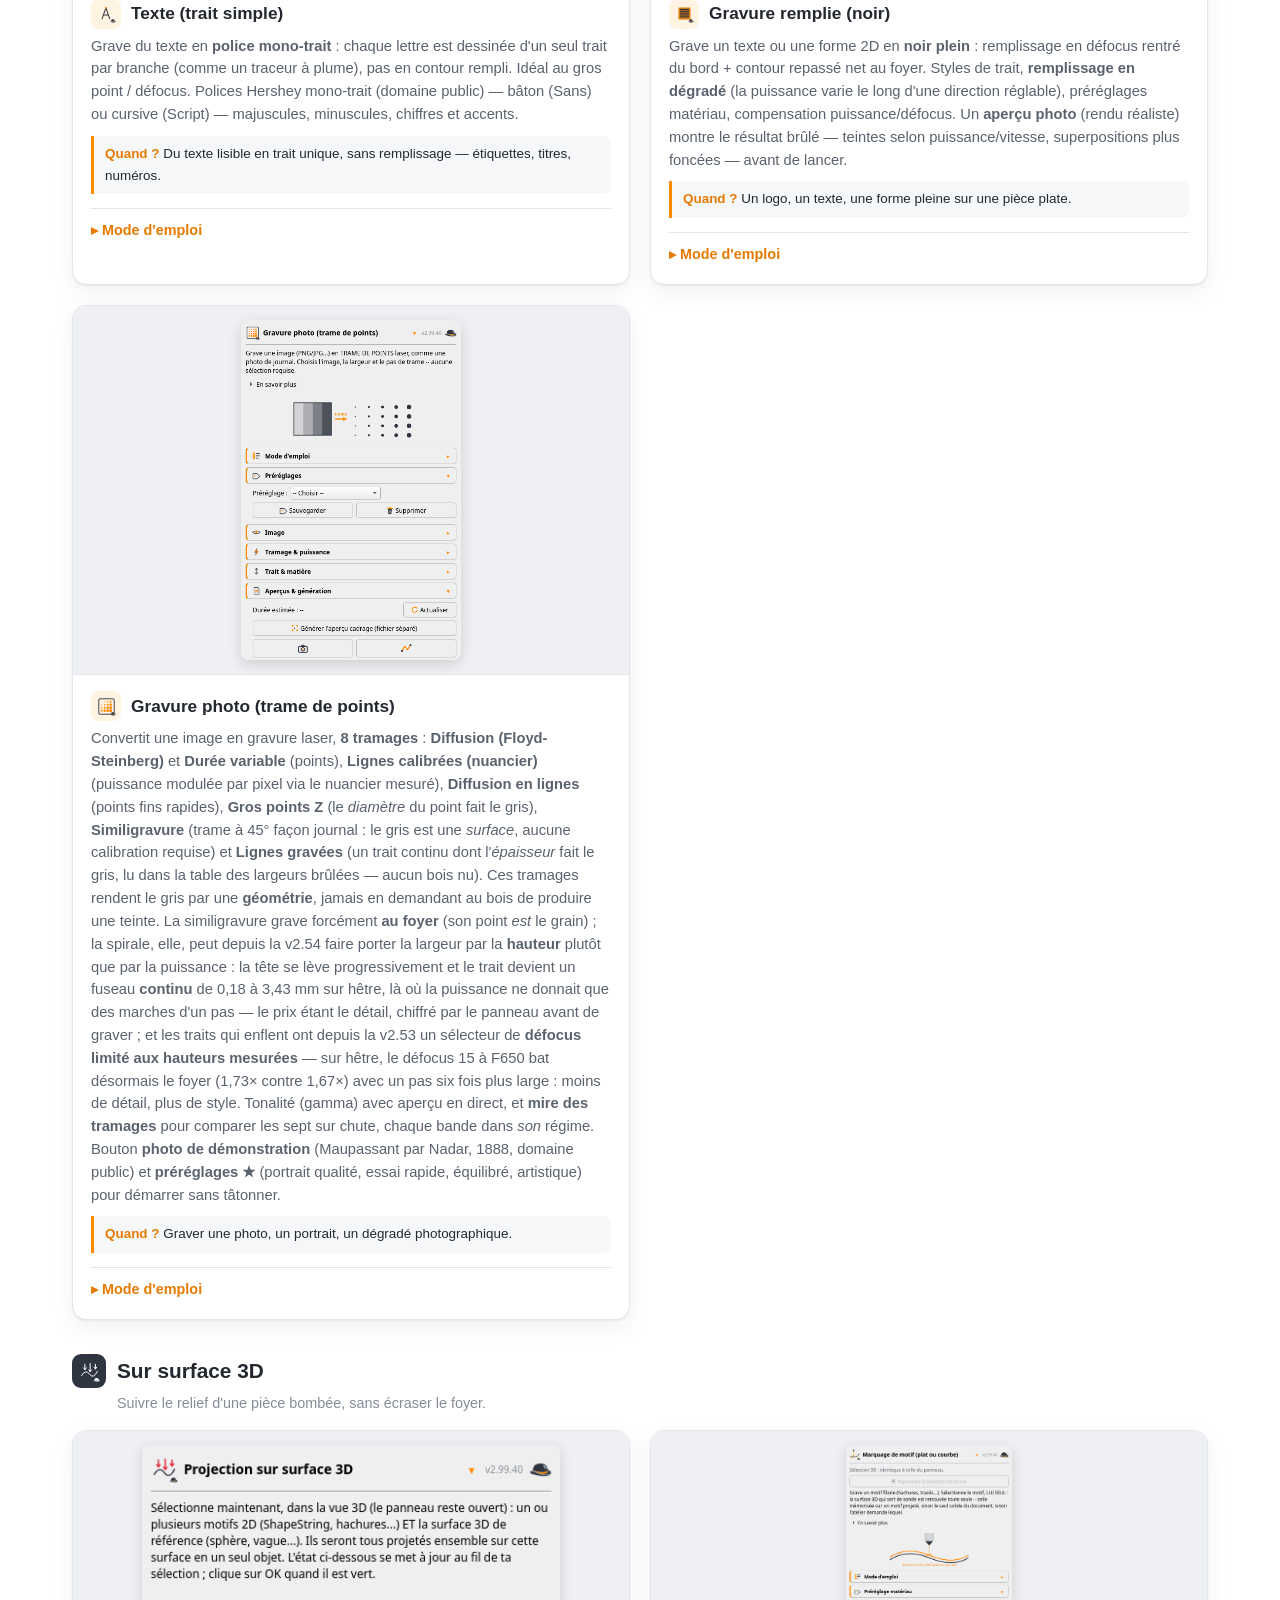
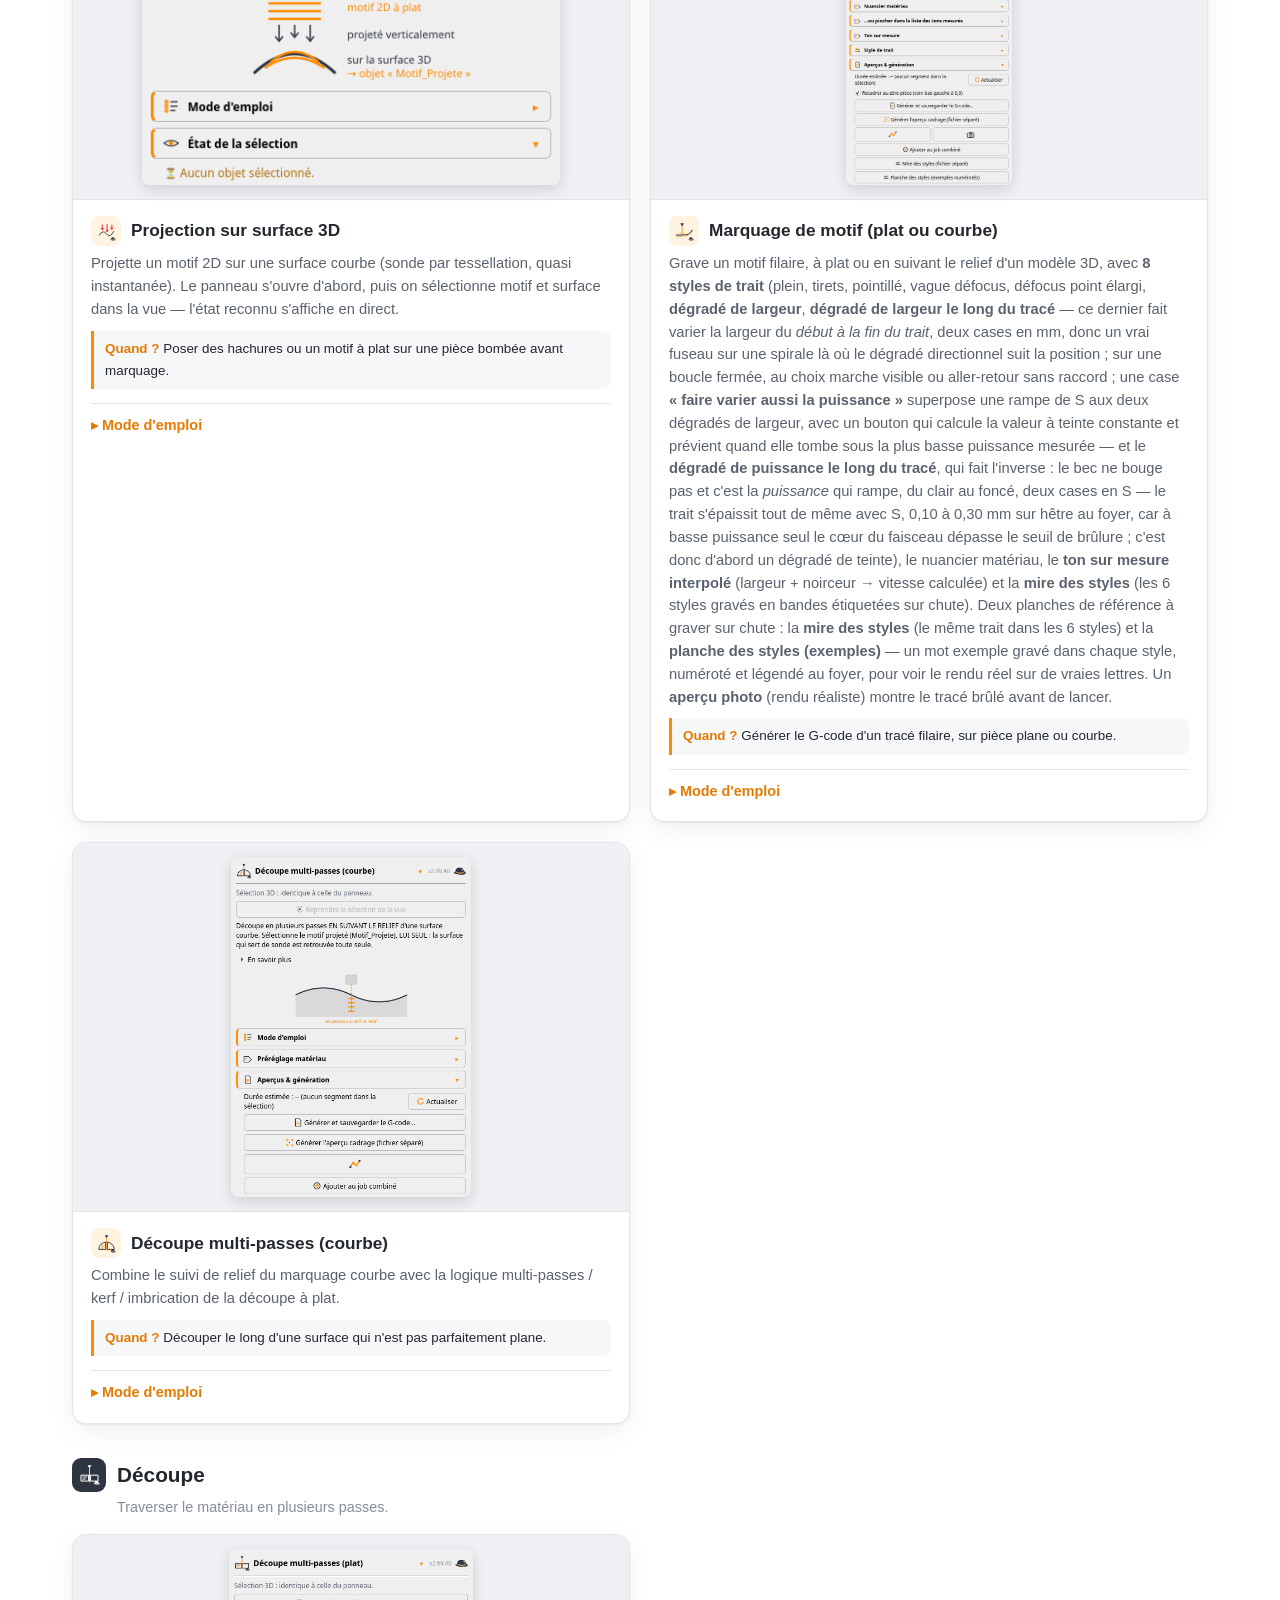
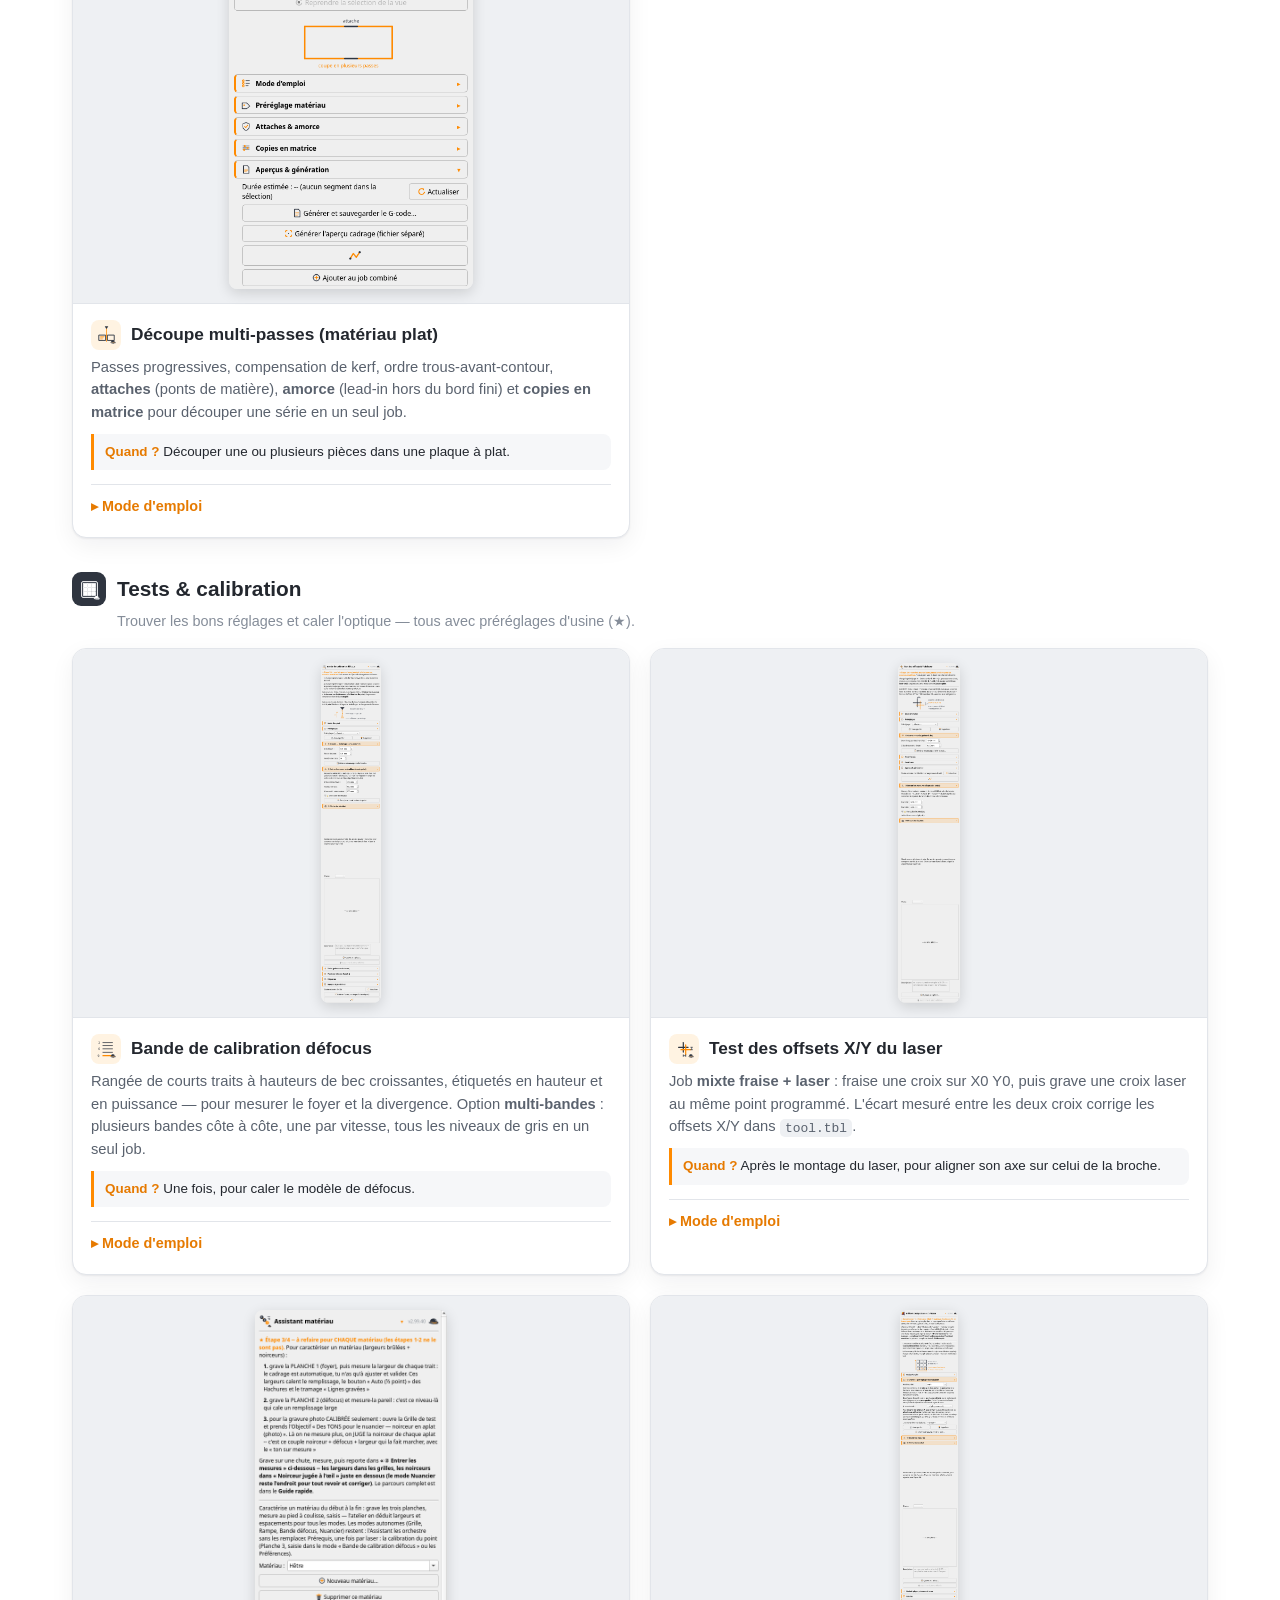
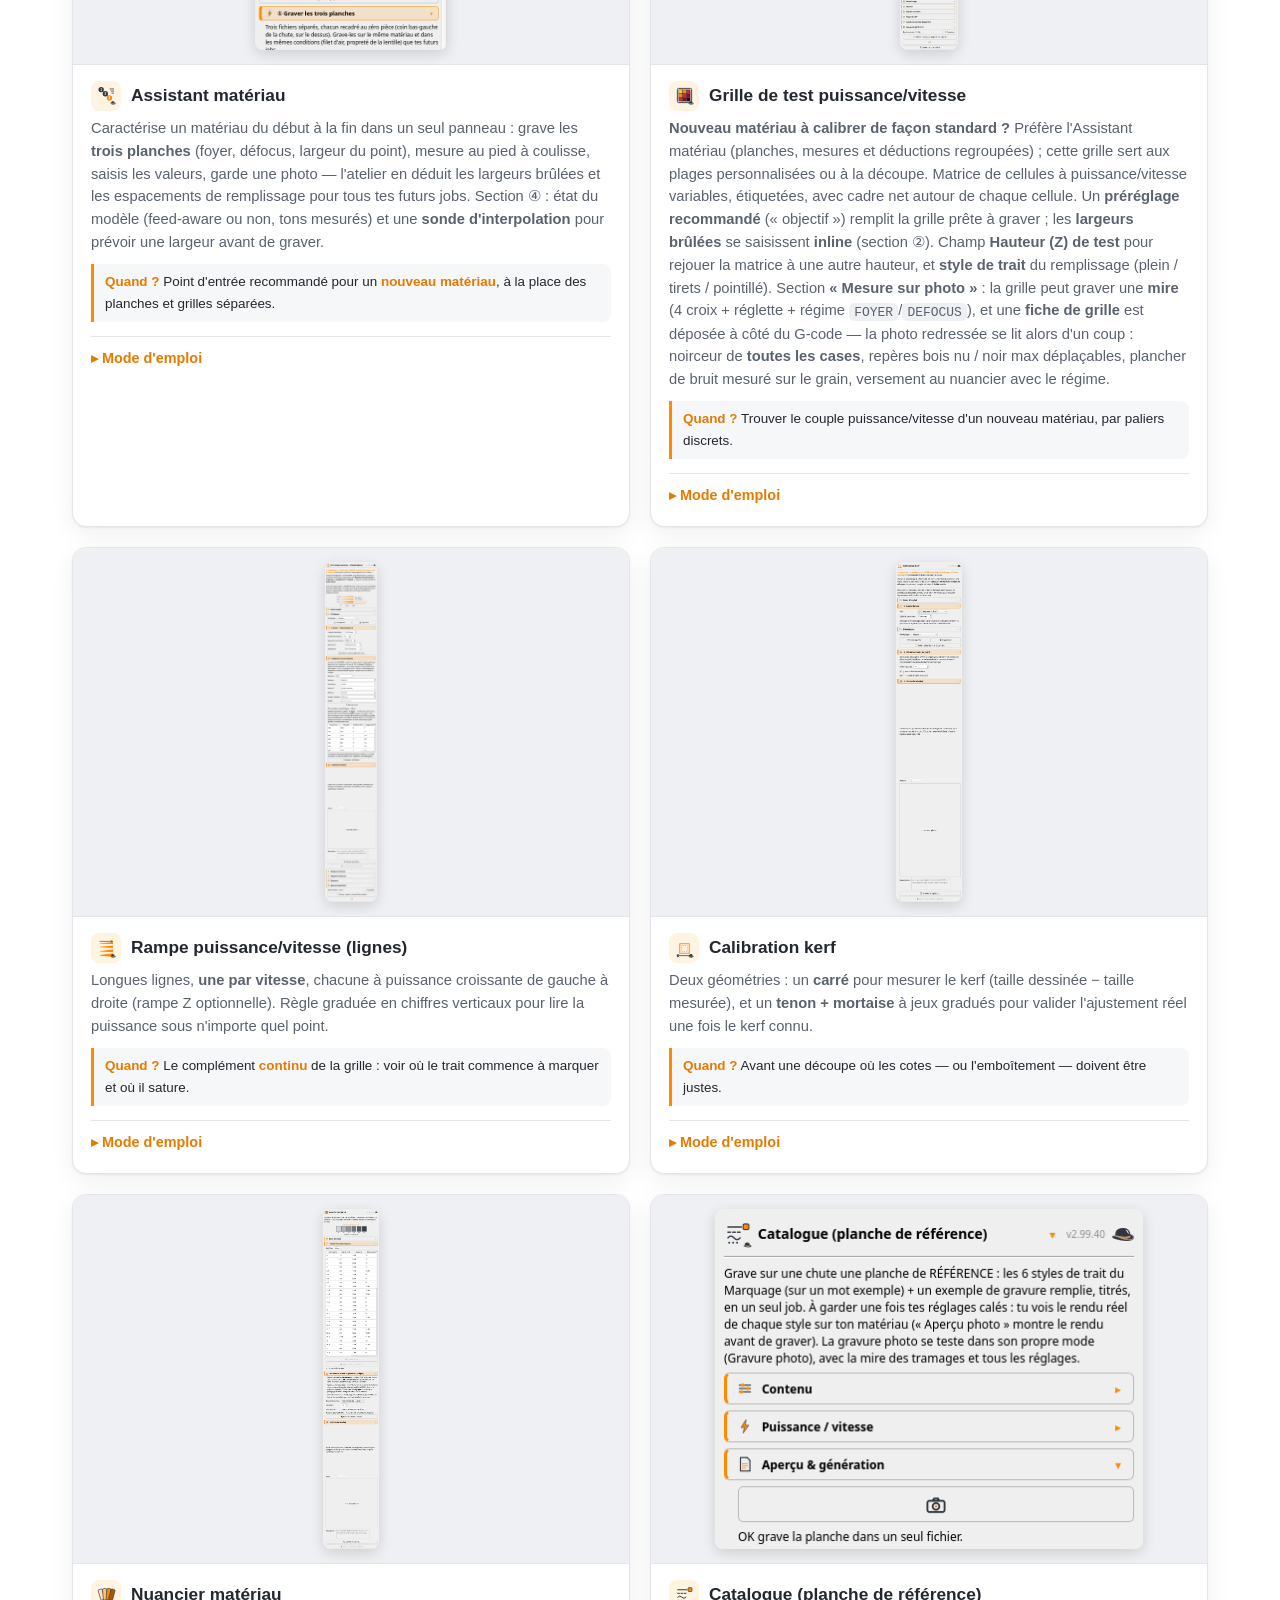
==== commit 3e481220: "v2.99.52 — « Quelle planche ? » tombait dès qu'une planche du bois était par bande La fiche d'une pl" ====
--- a/docs/index.html
+++ b/docs/index.html
@@ -57,7 +57,7 @@
   <div class="wrap hero-grid">
     <div>
       <div class="badges">
-        <span class="badge">Version <b>2.99.51</b></span>
+        <span class="badge">Version <b>2.99.52</b></span>
         <span class="badge">Workbench <b>FreeCAD 1.1</b></span>
         <span class="badge">Cible <b>LinuxCNC · GRBL · grblHAL</b></span>
         <span class="badge">Testé sur <b>PrintNC</b> + <b>LT-80W-AA-PRO</b></span>
